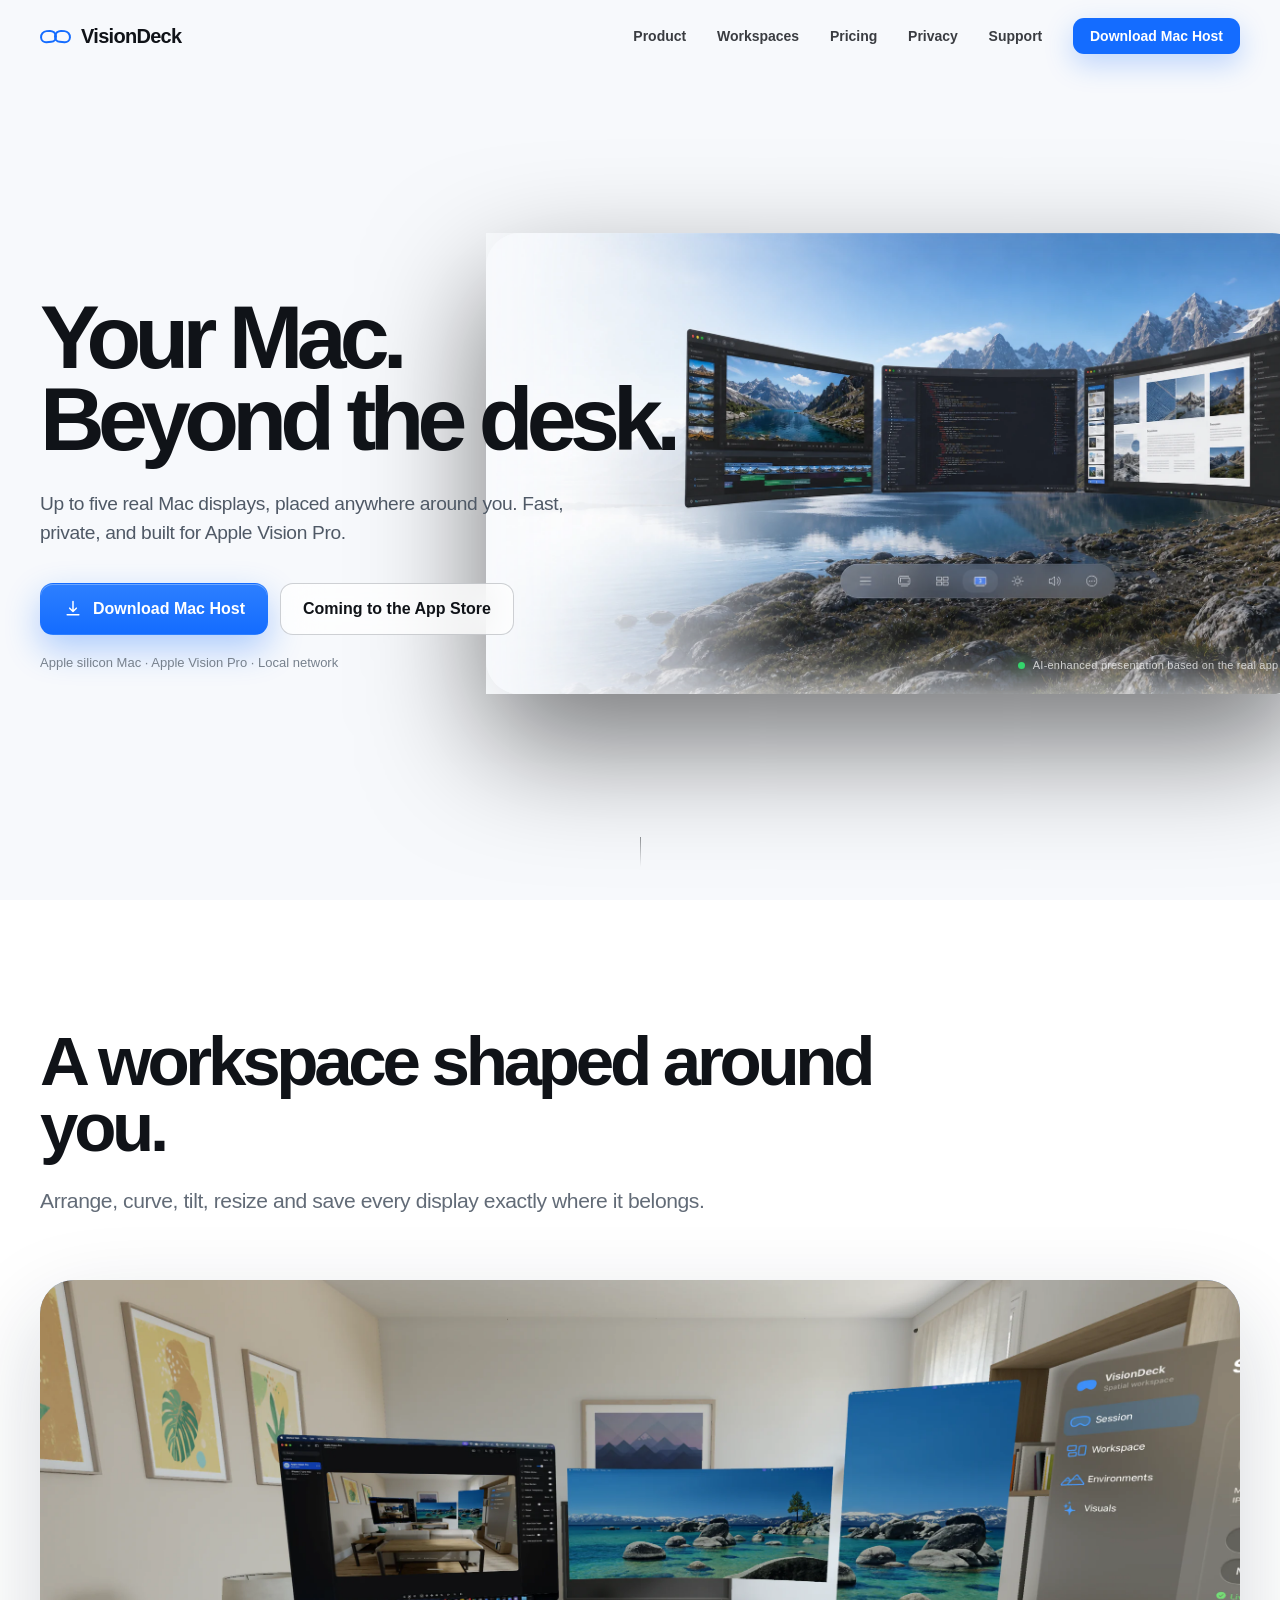
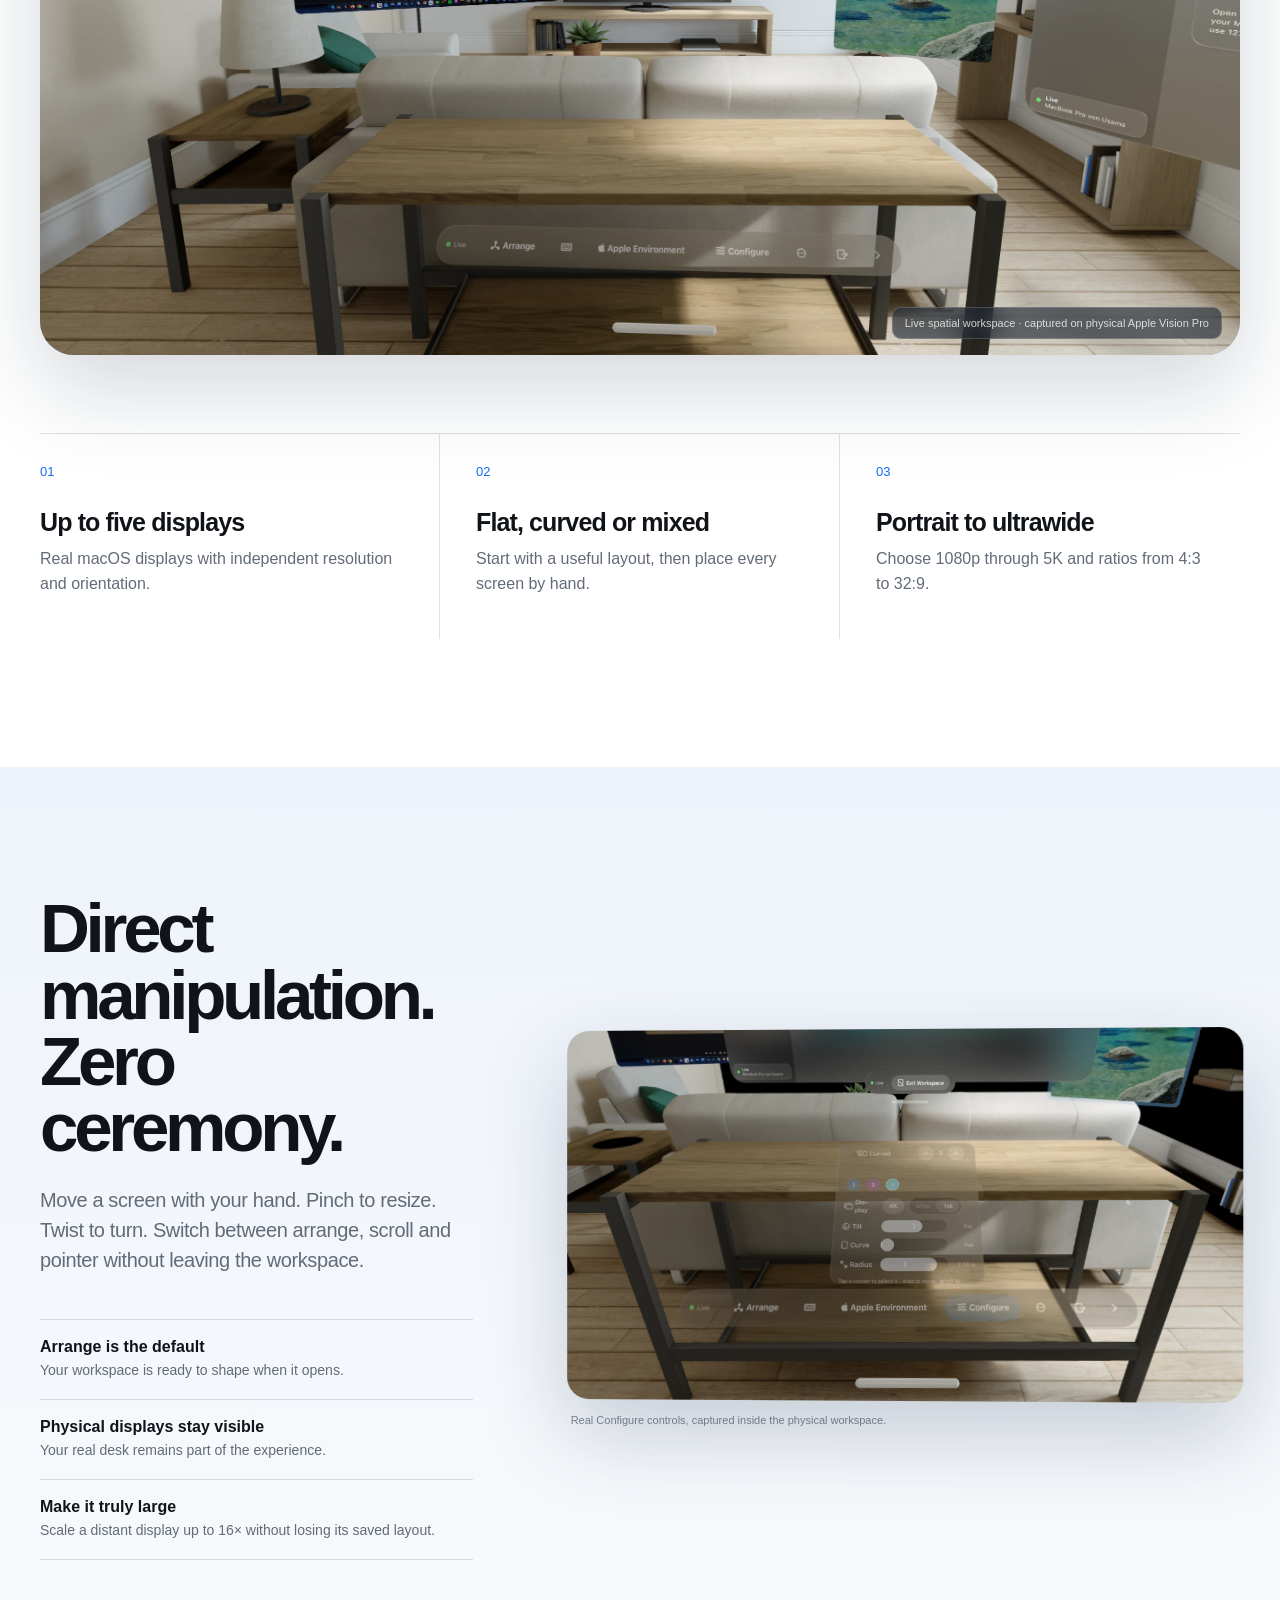
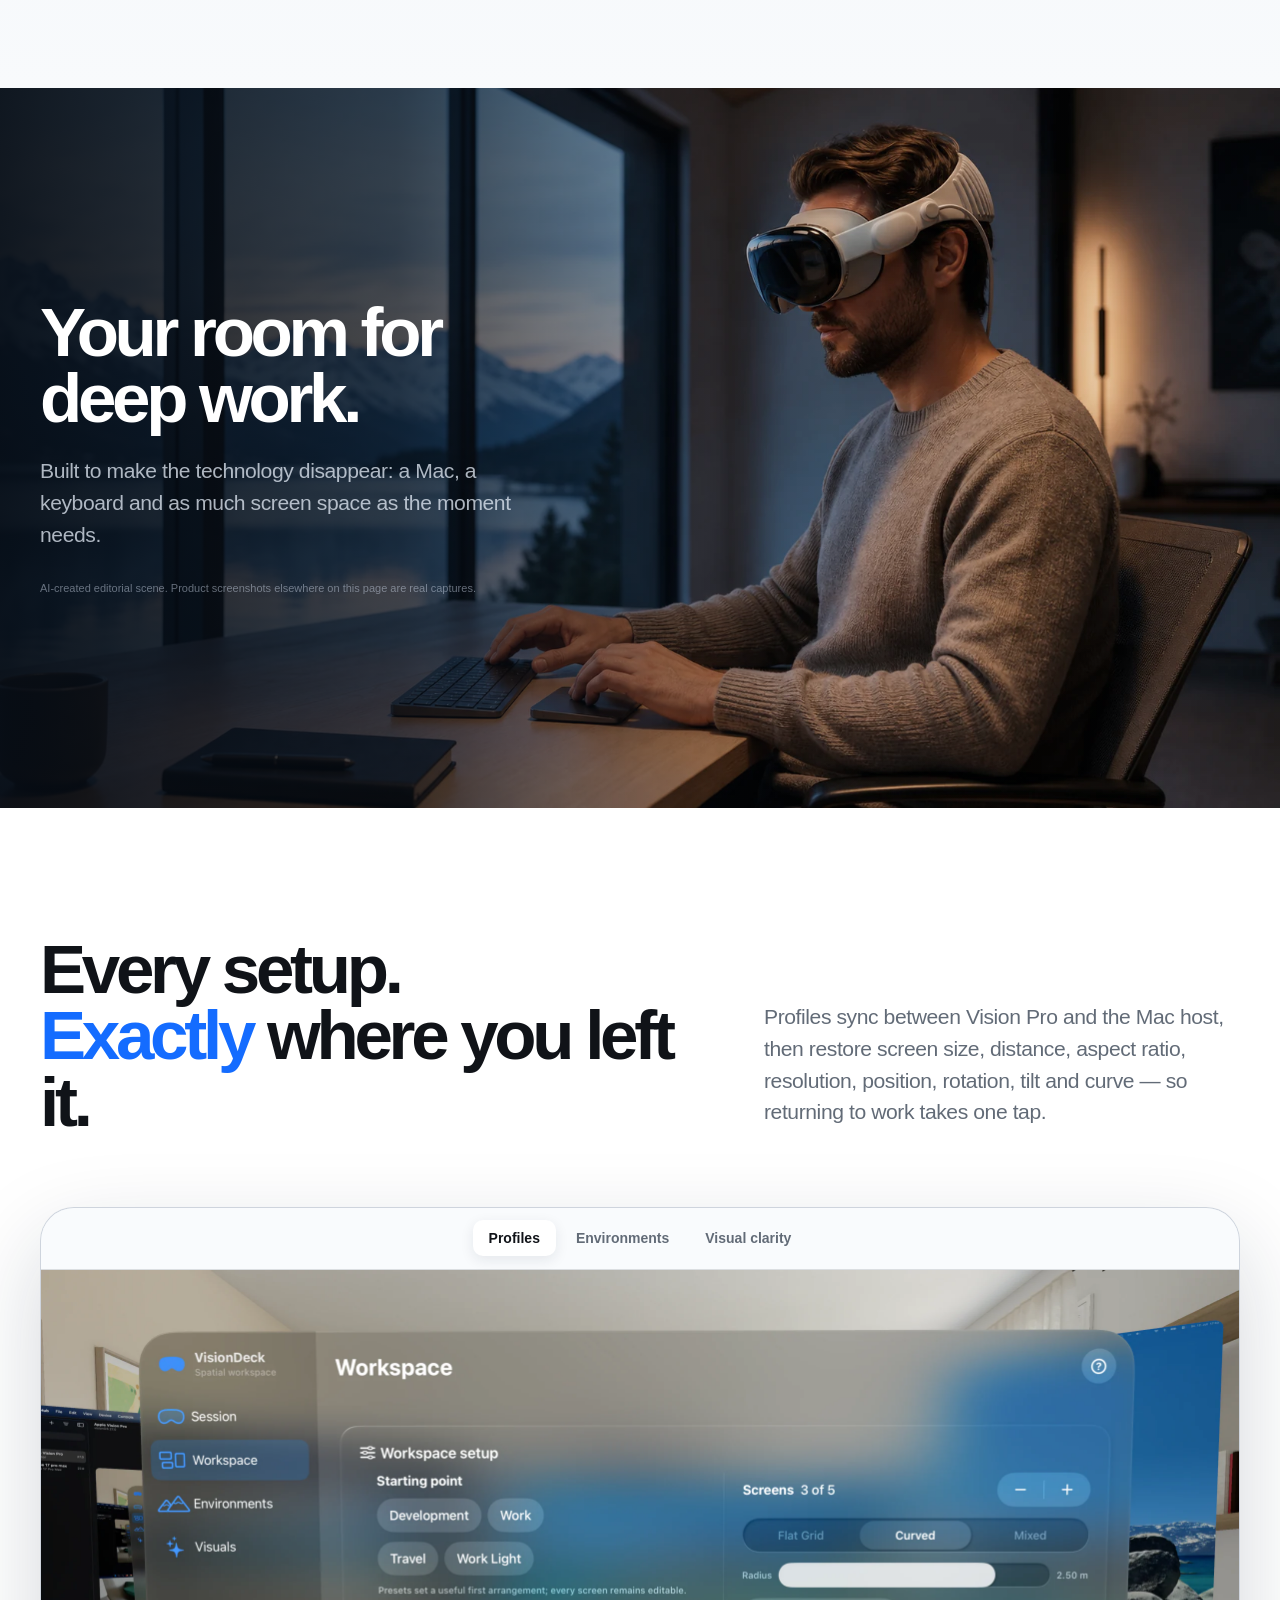
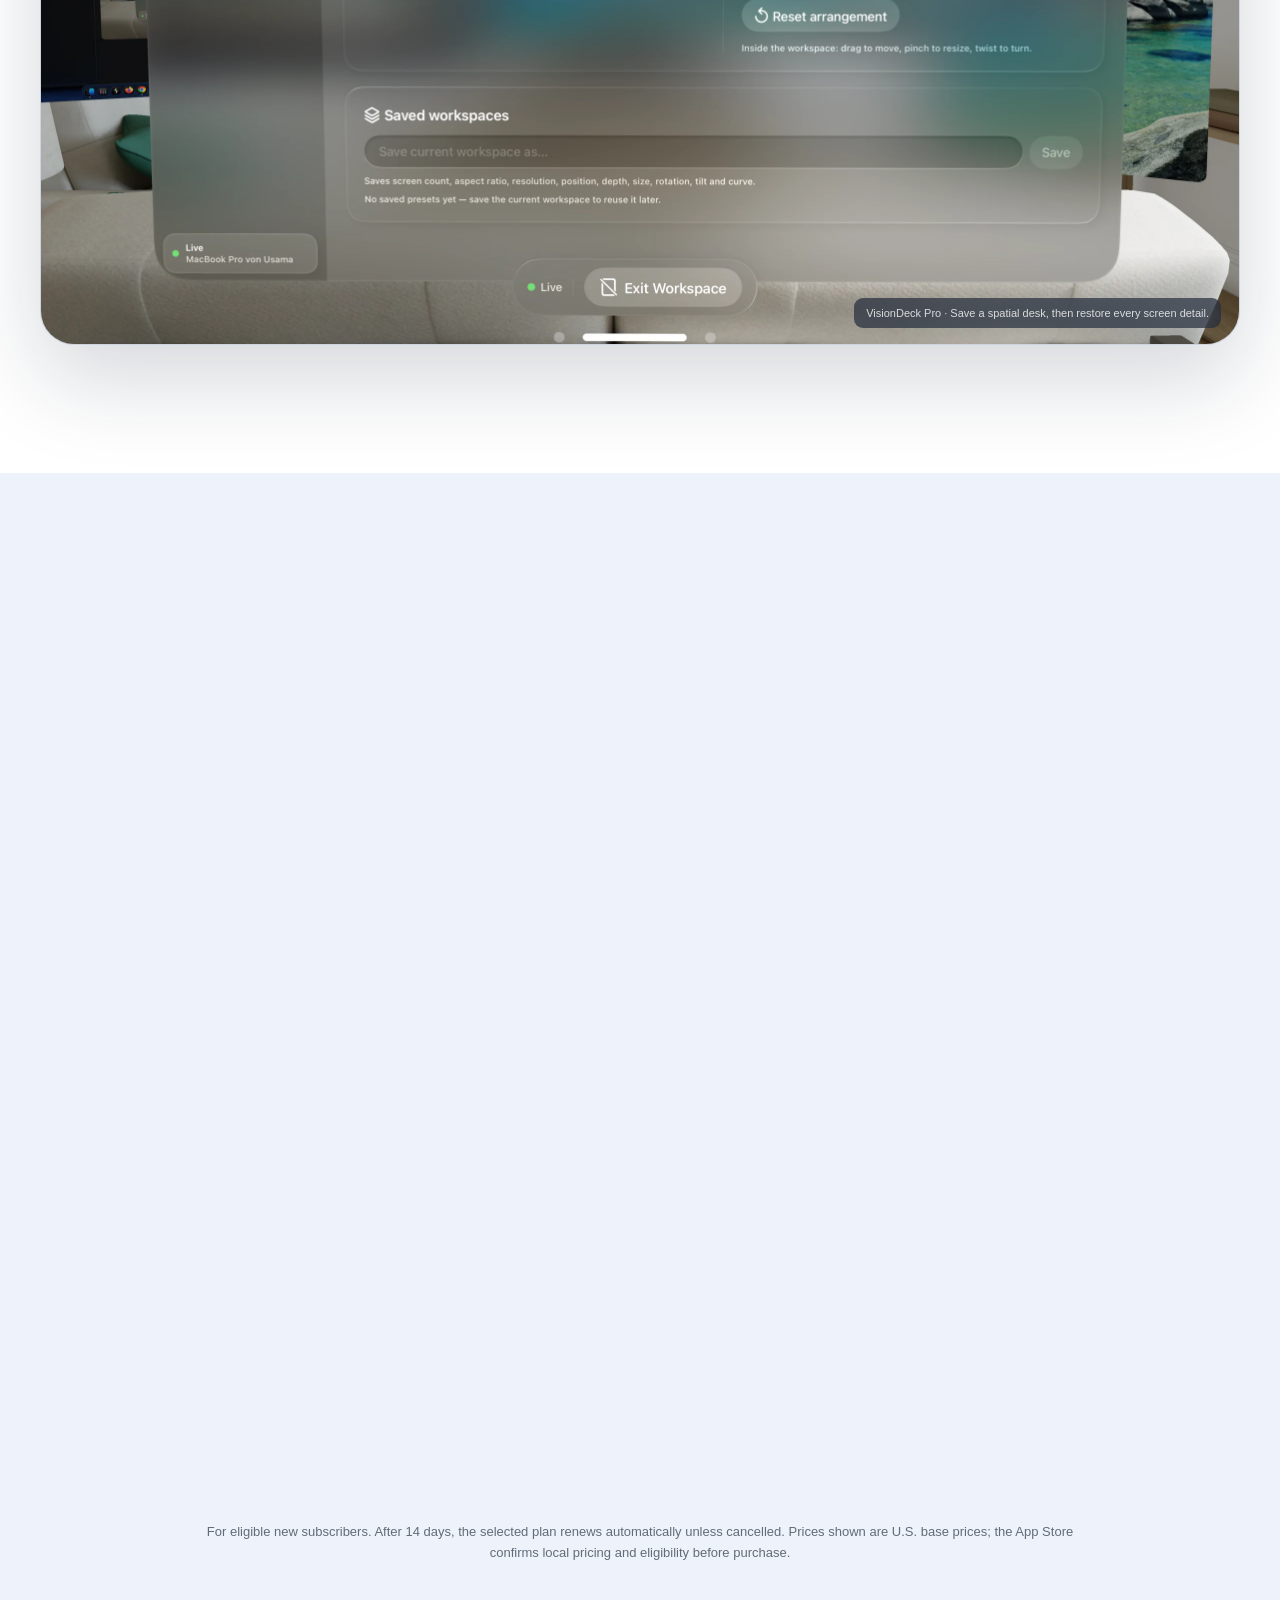
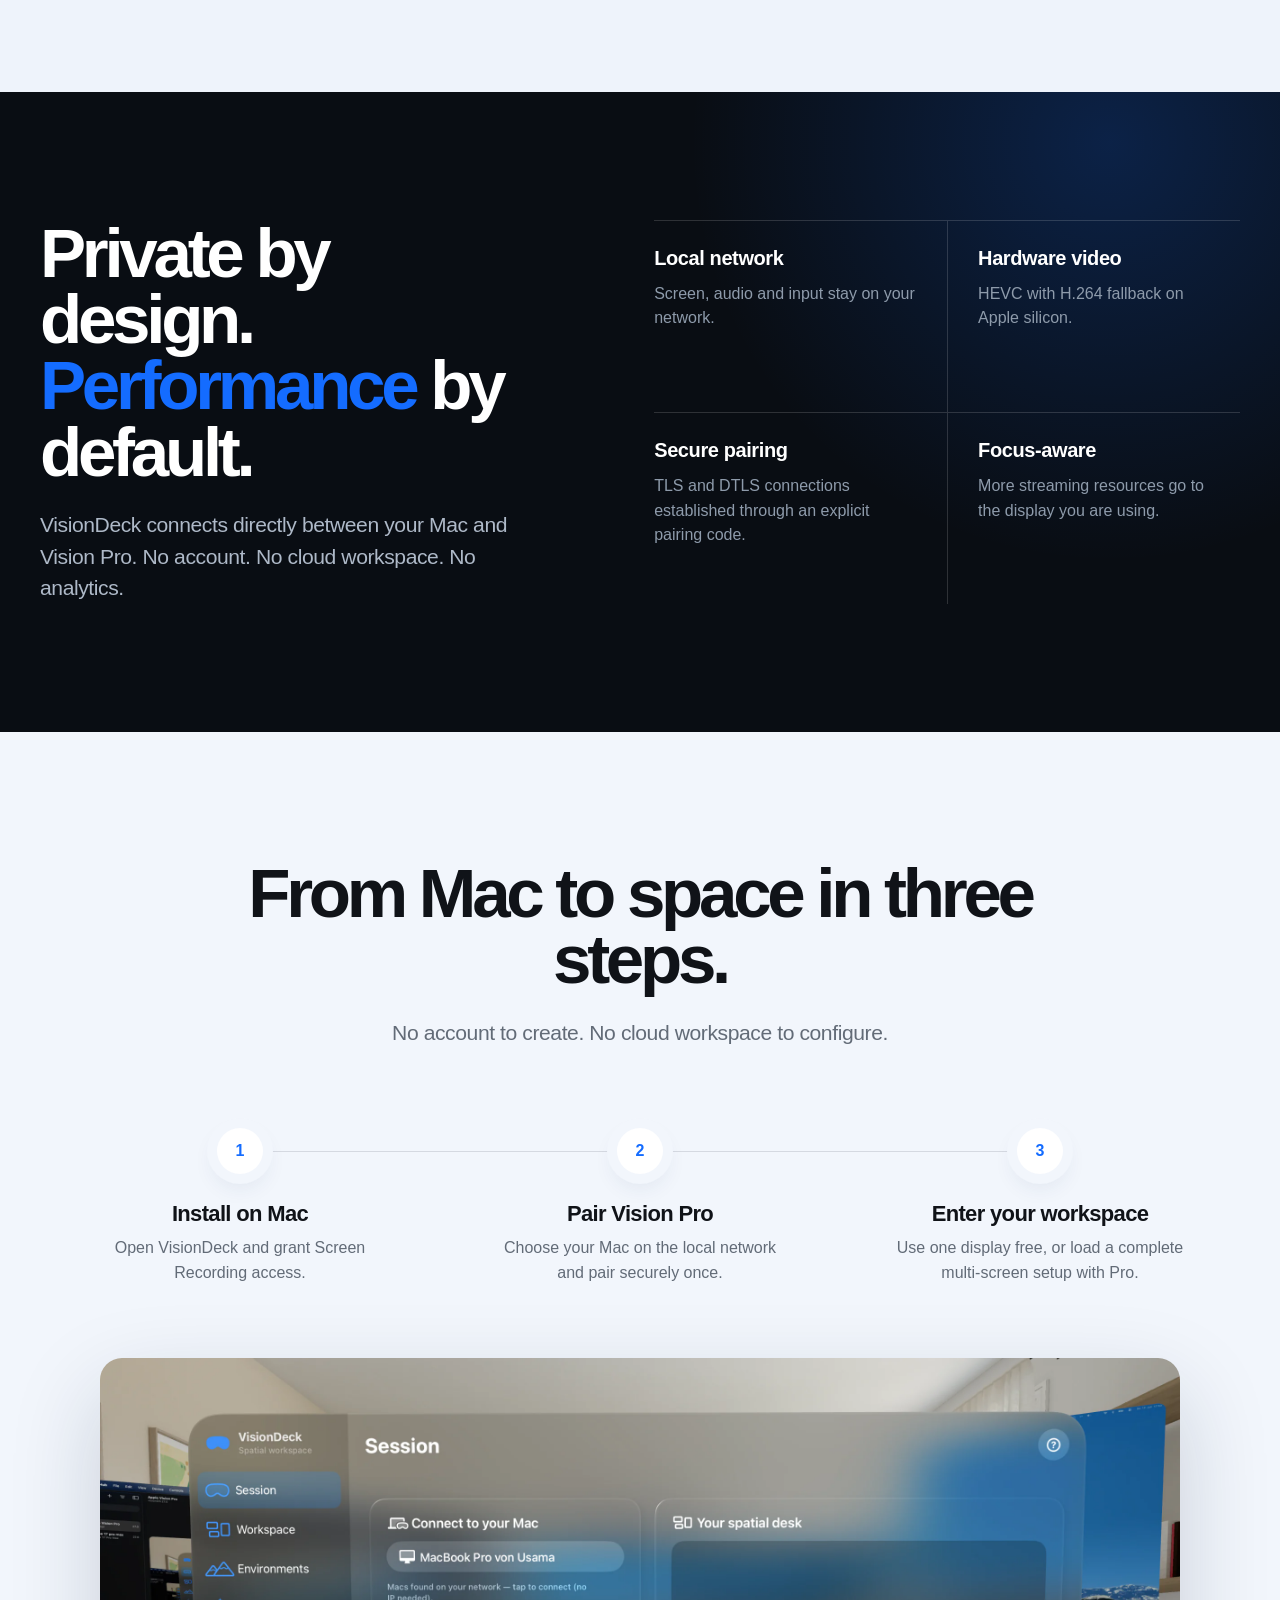
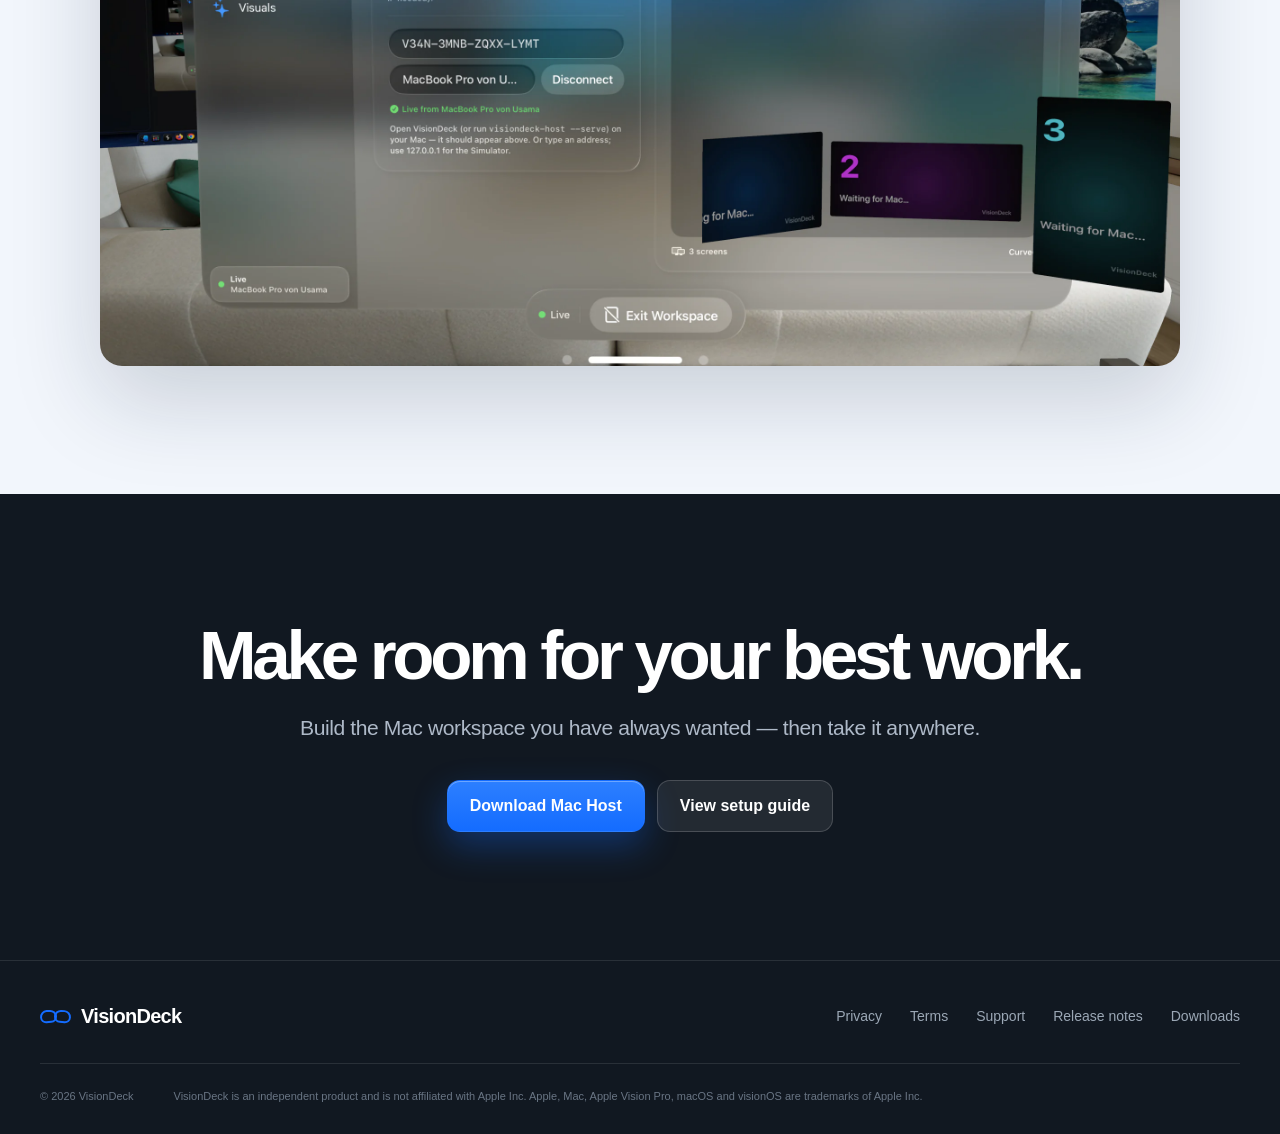
==== index.html @ fa536a0b "Document synchronized precision workspaces" ====
<!doctype html>
<html lang="en">
<head>
  <meta charset="utf-8">
  <meta name="viewport" content="width=device-width, initial-scale=1">
  <meta name="theme-color" content="#f7f9fc">
  <title>VisionDeck — Your Mac. Beyond the desk.</title>
  <meta name="description" content="VisionDeck brings up to five real Mac displays into Apple Vision Pro with private local streaming, spatial layouts, and saved workspace profiles.">
  <meta property="og:title" content="VisionDeck — Your Mac. Beyond the desk.">
  <meta property="og:description" content="A private spatial multi-display workspace for your Mac and Apple Vision Pro.">
  <meta property="og:image" content="assets/product/visiondeck-hero-ai.webp">
  <meta property="og:type" content="website">
  <link rel="icon" href="favicon.png" type="image/png">
  <link rel="preload" href="assets/product/visiondeck-hero-ai.webp" as="image" type="image/webp" fetchpriority="high">
  <link rel="stylesheet" href="site.css">
  <script defer src="site.js"></script>
  <script type="application/ld+json">
  {
    "@context": "https://schema.org",
    "@type": "SoftwareApplication",
    "name": "VisionDeck",
    "applicationCategory": "BusinessApplication",
    "operatingSystem": "macOS, visionOS",
    "description": "A private spatial multi-screen Mac workspace for Apple Vision Pro.",
    "downloadUrl": "https://github.com/in16guus/visiondeck-releases/releases"
  }
  </script>
</head>
<body>
  <a class="skip-link" href="#main">Skip to content</a>

  <header class="site-header" data-header>
    <div class="nav-shell">
      <a class="brand" href="#top" aria-label="VisionDeck home">
        <span class="brand-mark" aria-hidden="true"><i></i><i></i></span>
        <span>VisionDeck</span>
      </a>
      <button class="menu-toggle" type="button" aria-expanded="false" aria-controls="site-nav" data-menu-toggle>
        <span class="sr-only">Open navigation</span><i></i><i></i>
      </button>
      <nav class="site-nav" id="site-nav" aria-label="Primary" data-nav>
        <a href="#product">Product</a>
        <a href="#workspaces">Workspaces</a>
        <a href="#pricing">Pricing</a>
        <a href="#privacy">Privacy</a>
        <a href="support.html">Support</a>
        <a class="nav-download" href="downloads.html">Download Mac Host</a>
      </nav>
    </div>
  </header>

  <main id="main">
    <section class="hero" id="top" aria-labelledby="hero-title">
      <div class="hero-copy page-shell">
        <h1 id="hero-title">Your Mac.<br>Beyond the desk.</h1>
        <p>Up to five real Mac displays, placed anywhere around you. Fast, private, and built for Apple Vision Pro.</p>
        <div class="hero-actions">
          <a class="button button-primary" href="downloads.html">
            <svg aria-hidden="true" viewBox="0 0 24 24"><path d="M12 3v12m0 0 4-4m-4 4-4-4M5 19h14"/></svg>
            Download Mac Host
          </a>
          <span class="button button-secondary button-disabled" aria-label="VisionDeck for Vision Pro is coming to the App Store">Coming to the App Store</span>
        </div>
        <p class="hero-note">Apple silicon Mac · Apple Vision Pro · Local network</p>
      </div>
      <figure class="hero-visual" data-parallax>
        <img src="assets/product/visiondeck-hero-ai.webp" alt="VisionDeck concept with three Mac displays arranged above an alpine lake" width="1672" height="941" fetchpriority="high">
        <figcaption><span></span> AI-enhanced presentation based on the real app</figcaption>
      </figure>
      <a class="scroll-cue" href="#product" aria-label="Explore VisionDeck"><span></span></a>
    </section>

    <section class="product-section section" id="product" aria-labelledby="product-title">
      <div class="page-shell">
        <div class="section-intro reveal">
          <h2 id="product-title">A workspace shaped around you.</h2>
          <p>Arrange, curve, tilt, resize and save every display exactly where it belongs.</p>
        </div>

        <figure class="product-capture reveal">
          <img src="assets/product/visiondeck-live-workspace.webp" alt="Live Mac screens arranged around a real room inside VisionDeck" width="2600" height="1463" loading="lazy">
          <figcaption>Live spatial workspace · captured on physical Apple Vision Pro</figcaption>
        </figure>

        <div class="proof-rail" aria-label="Workspace capabilities">
          <article class="reveal"><span>01</span><h3>Up to five displays</h3><p>Real macOS displays with independent resolution and orientation.</p></article>
          <article class="reveal"><span>02</span><h3>Flat, curved or mixed</h3><p>Start with a useful layout, then place every screen by hand.</p></article>
          <article class="reveal"><span>03</span><h3>Portrait to ultrawide</h3><p>Choose 1080p through 5K and ratios from 4:3 to 32:9.</p></article>
        </div>
      </div>
    </section>

    <section class="interaction-section section" aria-labelledby="interaction-title">
      <div class="page-shell interaction-grid">
        <div class="interaction-copy reveal">
          <h2 id="interaction-title">Direct manipulation. Zero ceremony.</h2>
          <p>Move a screen with your hand. Pinch to resize. Twist to turn. Switch between arrange, scroll and pointer without leaving the workspace.</p>
          <ul class="detail-list">
            <li><strong>Arrange is the default</strong><span>Your workspace is ready to shape when it opens.</span></li>
            <li><strong>Physical displays stay visible</strong><span>Your real desk remains part of the experience.</span></li>
            <li><strong>Make it truly large</strong><span>Scale a distant display up to 16× without losing its saved layout.</span></li>
          </ul>
        </div>
        <figure class="interaction-capture reveal">
          <img src="assets/product/visiondeck-interaction.webp" alt="VisionDeck Configure panel above the spatial workspace control bar" width="2200" height="1208" loading="lazy">
          <figcaption>Real Configure controls, captured inside the physical workspace.</figcaption>
        </figure>
      </div>
    </section>

    <section class="lifestyle-section" aria-labelledby="focus-title">
      <img src="assets/product/visiondeck-lifestyle-ai.webp" alt="A professional working with Apple Vision Pro at a desk overlooking an alpine lake" width="1672" height="941" loading="lazy">
      <div class="lifestyle-copy page-shell reveal">
        <h2 id="focus-title">Your room for deep work.</h2>
        <p>Built to make the technology disappear: a Mac, a keyboard and as much screen space as the moment needs.</p>
        <small>AI-created editorial scene. Product screenshots elsewhere on this page are real captures.</small>
      </div>
    </section>

    <section class="workspace-section section" id="workspaces" aria-labelledby="workspace-title">
      <div class="page-shell">
        <div class="workspace-heading reveal">
          <h2 id="workspace-title">Every setup.<br><em>Exactly</em> where you left it.</h2>
          <p>Profiles sync between Vision Pro and the Mac host, then restore screen size, distance, aspect ratio, resolution, position, rotation, tilt and curve — so returning to work takes one tap.</p>
        </div>

        <div class="workspace-gallery reveal">
          <div class="gallery-tabs" role="tablist" aria-label="VisionDeck workspace features">
            <button type="button" role="tab" aria-selected="true" data-shot="profiles">Profiles</button>
            <button type="button" role="tab" aria-selected="false" data-shot="environments">Environments</button>
            <button type="button" role="tab" aria-selected="false" data-shot="visuals">Visual clarity</button>
          </div>
          <div class="gallery-stage">
            <figure data-shot-panel="profiles">
              <img src="assets/product/visiondeck-profiles.webp" alt="VisionDeck Workspace page with layout presets and saved workspace profiles" width="2400" height="1350" loading="lazy">
              <figcaption>VisionDeck Pro · Save a spatial desk, then restore every screen detail.</figcaption>
            </figure>
            <figure data-shot-panel="environments" hidden>
              <img src="assets/product/visiondeck-environments.webp" alt="VisionDeck Environments page with Apple Environment and Custom Photo options" width="2400" height="1350" loading="lazy">
              <figcaption>Apple Environment is free. Custom Photo is included with Pro.</figcaption>
            </figure>
            <figure data-shot-panel="visuals" hidden>
              <img src="assets/product/visiondeck-visuals.webp" alt="VisionDeck Visuals page with text clarity and angled screen settings" width="2400" height="1350" loading="lazy">
              <figcaption>Sharpen desktop text without adding a frame of latency.</figcaption>
            </figure>
          </div>
        </div>
      </div>
    </section>

    <section class="pricing-section section" id="pricing" aria-labelledby="pricing-title">
      <div class="page-shell">
        <div class="pricing-heading reveal">
          <h2 id="pricing-title">Start with one.<br>Expand when you need it.</h2>
          <p>One complete Mac display is always free. Pro adds the workspace tools built for larger setups.</p>
        </div>
        <div class="pricing-grid">
          <article class="price-plan reveal">
            <div class="plan-header"><div><h3>VisionDeck Free</h3><p>Everything needed for a focused spatial desk.</p></div><strong>$0</strong></div>
            <ul>
              <li>One complete Mac display</li>
              <li>Full resolution, audio and direct input</li>
              <li>Move, resize, rotate, tilt and curve</li>
              <li>Apple system environments</li>
              <li>All visual and latency optimizations</li>
            </ul>
            <span class="button button-secondary button-disabled">Included with the app</span>
          </article>
          <article class="price-plan price-plan-pro reveal">
            <div class="plan-header"><div><h3>VisionDeck Pro</h3><p>For multi-display work and reusable spatial setups.</p></div><strong>14 days free</strong></div>
            <ul>
              <li>Two to five Mac displays</li>
              <li>Save and restore complete workspaces</li>
              <li>Match exact screen distance and physical size</li>
              <li>Custom Photo 360° environments</li>
              <li>Monthly or yearly plan</li>
              <li>Family Sharing</li>
            </ul>
            <div class="plan-prices"><span><strong>$7.99</strong> / month</span><span><strong>$59.99</strong> / year</span></div>
            <span class="button button-primary button-disabled">Coming to the App Store</span>
          </article>
        </div>
        <p class="pricing-note reveal">For eligible new subscribers. After 14 days, the selected plan renews automatically unless cancelled. Prices shown are U.S. base prices; the App Store confirms local pricing and eligibility before purchase.</p>
      </div>
    </section>

    <section class="performance-section section" id="privacy" aria-labelledby="performance-title">
      <div class="page-shell performance-layout">
        <div class="performance-copy reveal">
          <h2 id="performance-title">Private by design.<br><em>Performance</em> by default.</h2>
          <p>VisionDeck connects directly between your Mac and Vision Pro. No account. No cloud workspace. No analytics.</p>
        </div>
        <dl class="performance-facts">
          <div class="reveal"><dt>Local network</dt><dd>Screen, audio and input stay on your network.</dd></div>
          <div class="reveal"><dt>Hardware video</dt><dd>HEVC with H.264 fallback on Apple silicon.</dd></div>
          <div class="reveal"><dt>Secure pairing</dt><dd>TLS and DTLS connections established through an explicit pairing code.</dd></div>
          <div class="reveal"><dt>Focus-aware</dt><dd>More streaming resources go to the display you are using.</dd></div>
        </dl>
      </div>
    </section>

    <section class="setup-section section" aria-labelledby="setup-title">
      <div class="page-shell">
        <div class="setup-heading reveal">
          <h2 id="setup-title">From Mac to space in three steps.</h2>
          <p>No account to create. No cloud workspace to configure.</p>
        </div>
        <ol class="setup-flow">
          <li class="reveal"><span>1</span><div><h3>Install on Mac</h3><p>Open VisionDeck and grant Screen Recording access.</p></div></li>
          <li class="reveal"><span>2</span><div><h3>Pair Vision Pro</h3><p>Choose your Mac on the local network and pair securely once.</p></div></li>
          <li class="reveal"><span>3</span><div><h3>Enter your workspace</h3><p>Use one display free, or load a complete multi-screen setup with Pro.</p></div></li>
        </ol>
        <figure class="session-capture reveal">
          <img src="assets/product/visiondeck-session.webp" alt="VisionDeck Session page connected to a Mac with a preview of the spatial desk" width="2400" height="1350" loading="lazy">
        </figure>
      </div>
    </section>

    <section class="closing-section section" aria-labelledby="closing-title">
      <div class="page-shell closing-inner reveal">
        <h2 id="closing-title">Make room for your best work.</h2>
        <p>Build the Mac workspace you have always wanted — then take it anywhere.</p>
        <div class="closing-actions">
          <a class="button button-primary" href="downloads.html">Download Mac Host</a>
          <a class="button button-dark" href="support.html">View setup guide</a>
        </div>
      </div>
    </section>
  </main>

  <footer class="site-footer">
    <div class="page-shell footer-main">
      <a class="brand" href="#top" aria-label="VisionDeck home"><span class="brand-mark" aria-hidden="true"><i></i><i></i></span><span>VisionDeck</span></a>
      <nav aria-label="Footer"><a href="privacy.html">Privacy</a><a href="terms.html">Terms</a><a href="support.html">Support</a><a href="release-notes.html">Release notes</a><a href="downloads.html">Downloads</a></nav>
    </div>
    <div class="page-shell footer-legal"><span>© 2026 VisionDeck</span><span>VisionDeck is an independent product and is not affiliated with Apple Inc. Apple, Mac, Apple Vision Pro, macOS and visionOS are trademarks of Apple Inc.</span></div>
  </footer>
</body>
</html>
---- site.css ----
:root {
  --paper: #f7f9fc;
  --white: #fff;
  --ink: #101318;
  --muted: #626b77;
  --line: rgba(16, 25, 40, .13);
  --blue: #146cff;
  --blue-deep: #0751d8;
  --graphite: #090d13;
  --graphite-soft: #111821;
  --radius: 22px;
  --radius-lg: 34px;
  --shadow: 0 34px 90px rgba(19, 32, 53, .18);
  --shell: min(1380px, calc(100vw - 80px));
  font-family: -apple-system, BlinkMacSystemFont, "SF Pro Display", "SF Pro Text", "Helvetica Neue", sans-serif;
  color: var(--ink);
  background: var(--paper);
  font-synthesis: none;
  text-rendering: optimizeLegibility;
}

* { box-sizing: border-box; }
html { scroll-behavior: smooth; }
body { margin: 0; overflow-x: hidden; background: var(--paper); color: var(--ink); -webkit-font-smoothing: antialiased; }
body.menu-open { overflow: hidden; }
img { display: block; max-width: 100%; height: auto; }
a { color: inherit; }
button { color: inherit; font: inherit; }
.sr-only { position: absolute; width: 1px; height: 1px; padding: 0; margin: -1px; overflow: hidden; clip: rect(0,0,0,0); white-space: nowrap; border: 0; }
.skip-link { position: fixed; top: -70px; left: 20px; z-index: 100; padding: 12px 18px; border-radius: 10px; background: var(--ink); color: #fff; text-decoration: none; }
.skip-link:focus { top: 20px; }
.page-shell { width: var(--shell); margin-inline: auto; }
.section { padding: clamp(100px, 10vw, 168px) 0; }

.site-header { position: fixed; inset: 0 0 auto; z-index: 50; color: var(--ink); transition: color .25s ease, background .25s ease, box-shadow .25s ease; }
.site-header.scrolled { color: var(--ink); background: rgba(247,249,252,.88); -webkit-backdrop-filter: blur(24px) saturate(1.25); backdrop-filter: blur(24px) saturate(1.25); box-shadow: 0 1px var(--line); }
.nav-shell { width: var(--shell); min-height: 72px; margin: auto; display: flex; align-items: center; justify-content: space-between; gap: 30px; }
.brand { display: inline-flex; align-items: center; gap: 10px; font-size: 20px; font-weight: 720; letter-spacing: -.035em; text-decoration: none; }
.brand-mark { position: relative; display: inline-flex; width: 31px; height: 19px; color: var(--blue); }
.brand-mark i { position: absolute; top: 3px; width: 17px; height: 13px; border: 2px solid currentColor; border-radius: 8px 8px 7px 7px; transform: rotate(-4deg); }
.brand-mark i:first-child { left: 0; }
.brand-mark i:last-child { right: 0; transform: rotate(4deg); }
.site-nav { display: flex; align-items: center; gap: clamp(22px, 2.4vw, 42px); font-size: 14px; font-weight: 590; }
.site-nav a { color: inherit; text-decoration: none; opacity: .82; transition: opacity .2s ease; }
.site-nav a:hover { opacity: 1; }
.site-nav .nav-download { padding: 10px 17px; border-radius: 11px; background: var(--blue); color: #fff; opacity: 1; box-shadow: 0 10px 28px rgba(20,108,255,.25); }
.menu-toggle { display: none; width: 44px; height: 44px; padding: 13px 10px; border: 0; background: transparent; }
.menu-toggle i { display: block; height: 1.5px; margin: 5px; background: currentColor; transition: transform .2s ease; }

.hero { position: relative; min-height: max(760px, 100svh); display: flex; align-items: center; overflow: hidden; isolation: isolate; background: #f7f9fc; color: var(--ink); }
.hero::before { content: ""; position: absolute; inset: 0; z-index: -1; background: linear-gradient(90deg, #f7f9fc 0%, #f7f9fc 28%, rgba(247,249,252,.55) 43%, rgba(247,249,252,0) 65%); }
.hero-copy { position: relative; z-index: 3; padding-top: 70px; pointer-events: none; }
.hero-copy > * { pointer-events: auto; }
.hero-copy h1 { width: min(690px, 52vw); margin: 0; font-size: clamp(66px, 7vw, 112px); line-height: .91; letter-spacing: -.075em; font-weight: 720; text-wrap: balance; }
.hero-copy > p { width: min(530px, 42vw); margin: 30px 0 0; color: #4f5966; font-size: clamp(19px, 1.5vw, 24px); line-height: 1.48; letter-spacing: -.018em; }
.hero-actions, .closing-actions { display: flex; flex-wrap: wrap; gap: 12px; margin-top: 36px; }
.button { min-height: 52px; padding: 0 22px; display: inline-flex; align-items: center; justify-content: center; gap: 10px; border: 1px solid transparent; border-radius: 13px; font-weight: 650; text-decoration: none; transition: transform .2s ease, box-shadow .2s ease, background .2s ease; }
.button:hover { transform: translateY(-2px); }
.button-disabled { cursor: default; pointer-events: none; }
.button-disabled:hover { transform: none; }
.button svg { width: 20px; fill: none; stroke: currentColor; stroke-width: 1.8; stroke-linecap: round; stroke-linejoin: round; }
.button-primary { background: linear-gradient(180deg, #2d7fff, var(--blue)); color: #fff; box-shadow: 0 14px 35px rgba(20,108,255,.32), inset 0 1px rgba(255,255,255,.3); }
.button-secondary { border-color: rgba(16,25,40,.2); background: rgba(255,255,255,.75); color: var(--ink); -webkit-backdrop-filter: blur(18px); backdrop-filter: blur(18px); }
.button-dark { border-color: rgba(255,255,255,.17); background: rgba(255,255,255,.08); color: #fff; }
.hero-copy .hero-note { margin-top: 18px; color: #77818d; font-size: 13px; letter-spacing: 0; }
.hero-visual { position: absolute; z-index: 1; top: 50%; left: 38%; width: max(820px, 62vw); margin: 0; transform: translateY(-47%); }
.hero-visual::after { content: ""; position: absolute; inset: 0; box-shadow: inset 110px 0 90px -70px #f7f9fc, inset 0 -70px 70px -65px #f7f9fc; pointer-events: none; }
.hero-visual img { width: 100%; border-radius: var(--radius-lg); box-shadow: 0 50px 120px rgba(0,0,0,.52); }
.hero-visual figcaption { position: absolute; z-index: 2; right: 28px; bottom: 23px; display: flex; align-items: center; gap: 8px; color: rgba(255,255,255,.72); font-size: 11px; letter-spacing: .02em; }
.hero-visual figcaption span { width: 7px; height: 7px; border-radius: 50%; background: #34d56c; box-shadow: 0 0 15px rgba(52,213,108,.85); }
.scroll-cue { position: absolute; z-index: 4; bottom: 26px; left: 50%; width: 30px; height: 44px; display: grid; place-items: center; transform: translateX(-50%); }
.scroll-cue span { width: 1px; height: 30px; background: linear-gradient(var(--ink), transparent); opacity: .45; }

.section-intro { max-width: 900px; margin-bottom: 64px; }
.section-intro h2, .interaction-copy h2, .workspace-heading h2, .performance-copy h2, .setup-heading h2, .closing-inner h2, .lifestyle-copy h2 { margin: 0; font-size: clamp(48px, 5.4vw, 82px); line-height: .96; letter-spacing: -.062em; font-weight: 720; }
.section-intro p, .interaction-copy > p, .workspace-heading > p, .performance-copy > p, .setup-heading > p, .closing-inner > p, .lifestyle-copy > p { margin: 24px 0 0; color: var(--muted); font-size: clamp(19px, 1.65vw, 24px); line-height: 1.5; letter-spacing: -.02em; }
.product-section { background: var(--white); }
.product-capture { position: relative; margin: 0; overflow: hidden; border-radius: var(--radius-lg); background: #89a6d4; box-shadow: var(--shadow); }
.product-capture img { width: 100%; aspect-ratio: 16/9; object-fit: cover; }
.product-capture figcaption { position: absolute; right: 18px; bottom: 16px; padding: 9px 12px; border: 1px solid rgba(255,255,255,.18); border-radius: 9px; background: rgba(8,19,35,.55); color: rgba(255,255,255,.78); font-size: 11px; -webkit-backdrop-filter: blur(15px); backdrop-filter: blur(15px); }
.proof-rail { display: grid; grid-template-columns: repeat(3, 1fr); margin-top: 78px; border-top: 1px solid var(--line); }
.proof-rail article { min-height: 205px; padding: 28px 36px 0 0; border-right: 1px solid var(--line); }
.proof-rail article + article { padding-left: 36px; }
.proof-rail article:last-child { border-right: 0; }
.proof-rail span { color: var(--blue); font-size: 13px; font-variant-numeric: tabular-nums; }
.proof-rail h3 { margin: 28px 0 10px; font-size: 25px; letter-spacing: -.035em; }
.proof-rail p { margin: 0; color: var(--muted); line-height: 1.55; }

.interaction-section { background: linear-gradient(180deg, #eef3fb, #f8fafc); }
.interaction-grid { display: grid; grid-template-columns: .78fr 1.22fr; align-items: center; gap: clamp(56px, 7vw, 112px); }
.interaction-copy > p { max-width: 570px; font-size: 20px; }
.detail-list { padding: 0; margin: 44px 0 0; list-style: none; border-top: 1px solid var(--line); }
.detail-list li { padding: 18px 0; display: grid; gap: 4px; border-bottom: 1px solid var(--line); }
.detail-list strong { font-size: 16px; }
.detail-list span { color: var(--muted); font-size: 14px; line-height: 1.5; }
.interaction-capture { margin: 0; }
.interaction-capture img { width: 100%; border-radius: var(--radius); box-shadow: 0 34px 85px rgba(34,53,82,.22); transform: perspective(1600px) rotateY(-3deg); }
.interaction-capture figcaption { margin: 13px 8px 0; color: #7b8490; font-size: 11px; }

.lifestyle-section { position: relative; min-height: 720px; display: flex; align-items: center; overflow: hidden; background: #0c1118; color: #fff; }
.lifestyle-section::after { content: ""; position: absolute; inset: 0; background: linear-gradient(90deg, rgba(6,12,20,.94) 0%, rgba(6,12,20,.72) 31%, rgba(6,12,20,.08) 65%); }
.lifestyle-section > img { position: absolute; inset: 0; width: 100%; height: 100%; object-fit: cover; }
.lifestyle-copy { position: relative; z-index: 2; }
.lifestyle-copy h2 { max-width: 520px; }
.lifestyle-copy > p { max-width: 510px; color: rgba(229,237,248,.75); }
.lifestyle-copy small { display: block; max-width: 480px; margin-top: 30px; color: rgba(204,216,232,.48); font-size: 11px; line-height: 1.5; }

.workspace-section { background: var(--white); }
.workspace-heading { display: grid; grid-template-columns: 1.15fr .85fr; align-items: end; gap: 80px; margin-bottom: 72px; }
.workspace-heading em, .performance-copy em { color: var(--blue); font-style: normal; }
.workspace-heading > p { margin-bottom: 7px; }
.workspace-gallery { overflow: hidden; border: 1px solid var(--line); border-radius: var(--radius-lg); background: #eaf0f8; box-shadow: var(--shadow); }
.gallery-tabs { min-height: 62px; padding: 10px 12px; display: flex; align-items: center; justify-content: center; gap: 4px; border-bottom: 1px solid var(--line); background: rgba(255,255,255,.72); }
.gallery-tabs button { padding: 10px 16px; border: 0; border-radius: 10px; background: transparent; color: var(--muted); cursor: pointer; font-size: 14px; font-weight: 630; }
.gallery-tabs button[aria-selected="true"] { background: var(--white); color: var(--ink); box-shadow: 0 4px 14px rgba(20,32,50,.09); }
.gallery-stage { position: relative; }
.gallery-stage figure { position: relative; margin: 0; }
.gallery-stage figure[hidden] { display: none; }
.gallery-stage img { width: 100%; aspect-ratio: 16/9; object-fit: cover; }
.gallery-stage figcaption { position: absolute; right: 18px; bottom: 16px; padding: 9px 12px; border-radius: 9px; background: rgba(12,24,43,.58); color: rgba(255,255,255,.8); font-size: 11px; -webkit-backdrop-filter: blur(15px); backdrop-filter: blur(15px); }

.pricing-section { background: #eef3fb; }
.pricing-heading { display: grid; grid-template-columns: 1.15fr .85fr; align-items: end; gap: 70px; margin-bottom: 66px; }
.pricing-heading h2 { margin: 0; font-size: clamp(48px, 5.4vw, 82px); line-height: .96; letter-spacing: -.062em; font-weight: 720; }
.pricing-heading p { margin: 0; color: var(--muted); font-size: clamp(19px, 1.65vw, 24px); line-height: 1.5; letter-spacing: -.02em; }
.pricing-grid { display: grid; grid-template-columns: repeat(2, minmax(0, 1fr)); gap: 24px; }
.price-plan { display: flex; flex-direction: column; min-height: 560px; padding: clamp(30px, 4vw, 54px); border: 1px solid var(--line); border-radius: var(--radius-lg); background: var(--white); }
.price-plan-pro { background: var(--graphite); color: #fff; box-shadow: 0 35px 90px rgba(8,15,28,.25); }
.plan-header { display: flex; justify-content: space-between; align-items: flex-start; gap: 24px; padding-bottom: 30px; border-bottom: 1px solid rgba(98,107,119,.22); }
.price-plan-pro .plan-header { border-color: rgba(255,255,255,.16); }
.plan-header h3 { margin: 0 0 8px; font-size: clamp(28px, 3vw, 40px); letter-spacing: -.045em; }
.plan-header p { max-width: 390px; margin: 0; color: var(--muted); line-height: 1.55; }
.price-plan-pro .plan-header p { color: rgba(255,255,255,.64); }
.plan-header > strong { flex: none; color: var(--blue); font-size: 18px; }
.price-plan-pro .plan-header > strong { color: #83b6ff; }
.price-plan ul { display: grid; gap: 16px; margin: 34px 0 38px; padding: 0; list-style: none; }
.price-plan li { position: relative; padding-left: 28px; color: var(--muted); line-height: 1.45; }
.price-plan-pro li { color: rgba(255,255,255,.78); }
.price-plan li::before { content: ""; position: absolute; left: 0; top: .3em; width: 15px; height: 8px; border-left: 2px solid var(--blue); border-bottom: 2px solid var(--blue); transform: rotate(-45deg); }
.price-plan .button { width: 100%; margin-top: auto; }
.plan-prices { display: flex; flex-wrap: wrap; gap: 12px 28px; margin: -8px 0 28px; color: rgba(255,255,255,.7); }
.plan-prices strong { color: #fff; font-size: 22px; }
.pricing-note { max-width: 900px; margin: 30px auto 0; color: var(--muted); font-size: 13px; line-height: 1.6; text-align: center; }

.performance-section { position: relative; overflow: hidden; background: var(--graphite); color: #fff; }
.performance-section::before { content: ""; position: absolute; top: -400px; right: -280px; width: 900px; height: 900px; border-radius: 50%; background: radial-gradient(circle, rgba(20,108,255,.22), transparent 66%); }
.performance-layout { position: relative; display: grid; grid-template-columns: .92fr 1.08fr; gap: clamp(70px, 9vw, 150px); }
.performance-copy > p { max-width: 590px; color: #aeb9c8; }
.performance-facts { margin: 0; display: grid; grid-template-columns: repeat(2, 1fr); }
.performance-facts div { min-height: 190px; padding: 26px 30px 26px 0; border-top: 1px solid rgba(255,255,255,.15); }
.performance-facts div:nth-child(even) { padding-left: 30px; border-left: 1px solid rgba(255,255,255,.15); }
.performance-facts dt { color: #fff; font-size: 20px; font-weight: 650; letter-spacing: -.02em; }
.performance-facts dd { margin: 12px 0 0; color: #8e9bab; line-height: 1.55; }

.setup-section { background: #f2f6fc; }
.setup-heading { max-width: 860px; margin: 0 auto 80px; text-align: center; }
.setup-heading > p { margin-inline: auto; }
.setup-flow { position: relative; padding: 0; margin: 0 0 72px; display: grid; grid-template-columns: repeat(3, 1fr); list-style: none; }
.setup-flow::before { content: ""; position: absolute; top: 23px; right: 16.5%; left: 16.5%; height: 1px; background: var(--line); }
.setup-flow li { position: relative; z-index: 1; display: grid; justify-items: center; text-align: center; }
.setup-flow li > span { width: 46px; height: 46px; display: grid; place-items: center; border-radius: 50%; background: var(--white); color: var(--blue); box-shadow: 0 0 0 10px #f2f6fc, 0 10px 25px rgba(31,59,103,.12); font-weight: 720; }
.setup-flow h3 { margin: 27px 0 9px; font-size: 22px; letter-spacing: -.03em; }
.setup-flow p { max-width: 300px; margin: 0 auto; color: var(--muted); line-height: 1.55; }
.session-capture { width: min(100%, 1080px); margin: 0 auto; }
.session-capture img { width: 100%; border-radius: var(--radius); box-shadow: var(--shadow); }

.closing-section { background: var(--graphite-soft); color: #fff; text-align: center; }
.closing-inner { display: grid; justify-items: center; }
.closing-inner > p { max-width: 680px; color: #aeb9c8; }
.site-footer { padding: 44px 0 30px; border-top: 1px solid rgba(255,255,255,.1); background: var(--graphite-soft); color: #fff; }
.footer-main { display: flex; align-items: center; justify-content: space-between; gap: 30px; }
.footer-main nav { display: flex; flex-wrap: wrap; gap: 28px; font-size: 14px; }
.footer-main nav a { color: #9ba7b5; text-decoration: none; }
.footer-legal { margin-top: 35px; padding-top: 24px; display: grid; grid-template-columns: auto 1fr; gap: 40px; border-top: 1px solid rgba(255,255,255,.1); color: #697584; font-size: 11px; line-height: 1.5; }

.reveal { opacity: 0; transform: translateY(22px); transition: opacity .7s ease, transform .7s cubic-bezier(.2,.7,.2,1); }
.reveal.is-visible { opacity: 1; transform: none; }
:focus-visible { outline: 3px solid rgba(20,108,255,.52); outline-offset: 3px; }

@media (max-width: 1080px) {
  :root { --shell: min(100% - 44px, 920px); }
  .menu-toggle { display: block; z-index: 2; }
  .site-nav { position: absolute; z-index: 1; inset: 0 0 auto; min-height: 100svh; padding: 110px 30px 50px; flex-direction: column; align-items: stretch; gap: 0; background: rgba(247,249,252,.98); color: var(--ink); transform: translateY(-105%); transition: transform .3s cubic-bezier(.2,.8,.2,1); }
  .site-nav.open { transform: translateY(0); }
  .site-nav a { padding: 17px 10px; border-bottom: 1px solid var(--line); font-size: 20px; }
  .site-nav .nav-download { margin-top: 20px; text-align: center; border: 0; }
  .menu-toggle[aria-expanded="true"] { color: var(--ink); }
  .menu-toggle[aria-expanded="true"] i:first-of-type { transform: translateY(3.25px) rotate(45deg); }
  .menu-toggle[aria-expanded="true"] i:last-of-type { transform: translateY(-3.25px) rotate(-45deg); }
  .hero { min-height: 980px; align-items: flex-end; }
  .hero-copy { padding-bottom: 78px; }
  .hero-copy h1, .hero-copy > p { width: 100%; max-width: 680px; }
  .hero-visual { top: 72px; left: 8%; width: 1000px; transform: none; }
  .hero-visual::after { box-shadow: inset 0 -170px 100px -80px #f7f9fc, inset 120px 0 100px -90px #f7f9fc; }
  .hero-visual figcaption { display: none; }
  .interaction-grid, .performance-layout, .pricing-heading, .pricing-grid { grid-template-columns: 1fr; }
  .interaction-capture { order: -1; }
  .workspace-heading { grid-template-columns: 1fr; gap: 20px; }
  .pricing-heading { gap: 24px; }
  .price-plan { min-height: 0; }
  .performance-facts { margin-top: 10px; }
}

@media (max-width: 720px) {
  :root { --shell: calc(100% - 28px); }
  .section { padding: 88px 0; }
  .nav-shell { min-height: 62px; }
  .hero { min-height: 0; padding-top: 62px; display: flex; flex-direction: column; align-items: stretch; background: var(--white); }
  .hero::before { display: none; }
  .hero-visual { position: relative; order: 1; top: auto; left: auto; width: 100%; transform: none; }
  .hero-visual img { width: 100%; border-radius: 0; }
  .hero-visual::after { display: none; }
  .hero-copy { order: 2; padding-top: 46px; padding-bottom: 72px; }
  .hero-copy h1 { font-size: clamp(54px, 16vw, 76px); }
  .hero-copy > p { font-size: 18px; }
  .hero-actions, .closing-actions { display: grid; width: 100%; }
  .button { width: 100%; }
  .hero-copy .hero-note { font-size: 11px; }
  .scroll-cue { display: none; }
  .section-intro h2, .interaction-copy h2, .workspace-heading h2, .pricing-heading h2, .performance-copy h2, .setup-heading h2, .closing-inner h2, .lifestyle-copy h2 { font-size: 44px; }
  .section-intro { margin-bottom: 42px; }
  .product-capture { margin-inline: -6px; border-radius: 20px; }
  .product-capture figcaption, .gallery-stage figcaption { display: none; }
  .proof-rail { grid-template-columns: 1fr; margin-top: 54px; }
  .proof-rail article, .proof-rail article + article { min-height: 0; padding: 26px 0; border-right: 0; border-bottom: 1px solid var(--line); }
  .proof-rail article:last-child { border-bottom: 0; }
  .proof-rail h3 { margin-top: 16px; }
  .interaction-capture img { border-radius: 18px; transform: none; }
  .lifestyle-section { min-height: 720px; align-items: flex-end; }
  .lifestyle-section::after { background: linear-gradient(0deg, rgba(6,12,20,.98) 0%, rgba(6,12,20,.65) 48%, rgba(6,12,20,.05) 75%); }
  .lifestyle-section > img { object-position: 63% center; }
  .lifestyle-copy { padding-bottom: 76px; }
  .workspace-gallery { margin-inline: -7px; border-radius: 21px; }
  .gallery-tabs { justify-content: flex-start; overflow-x: auto; }
  .gallery-tabs button { flex: 0 0 auto; }
  .performance-facts { grid-template-columns: 1fr; }
  .performance-facts div, .performance-facts div:nth-child(even) { min-height: 0; padding: 24px 0; border-left: 0; }
  .setup-flow { grid-template-columns: 1fr; gap: 42px; }
  .setup-flow::before { top: 20px; bottom: 20px; left: 23px; width: 1px; height: auto; }
  .setup-flow li { grid-template-columns: 46px 1fr; justify-items: start; gap: 24px; text-align: left; }
  .setup-flow h3 { margin: 1px 0 8px; }
  .setup-flow p { margin: 0; }
  .session-capture { margin-inline: -7px; width: auto; }
  .session-capture img { border-radius: 18px; }
  .footer-main { align-items: flex-start; flex-direction: column; }
  .footer-main nav { width: 100%; display: grid; grid-template-columns: repeat(2, 1fr); }
  .footer-legal { grid-template-columns: 1fr; gap: 12px; }
}

@media (prefers-reduced-motion: reduce) {
  html { scroll-behavior: auto; }
  *, *::before, *::after { animation-duration: .01ms !important; transition-duration: .01ms !important; }
  .reveal { opacity: 1; transform: none; }
}
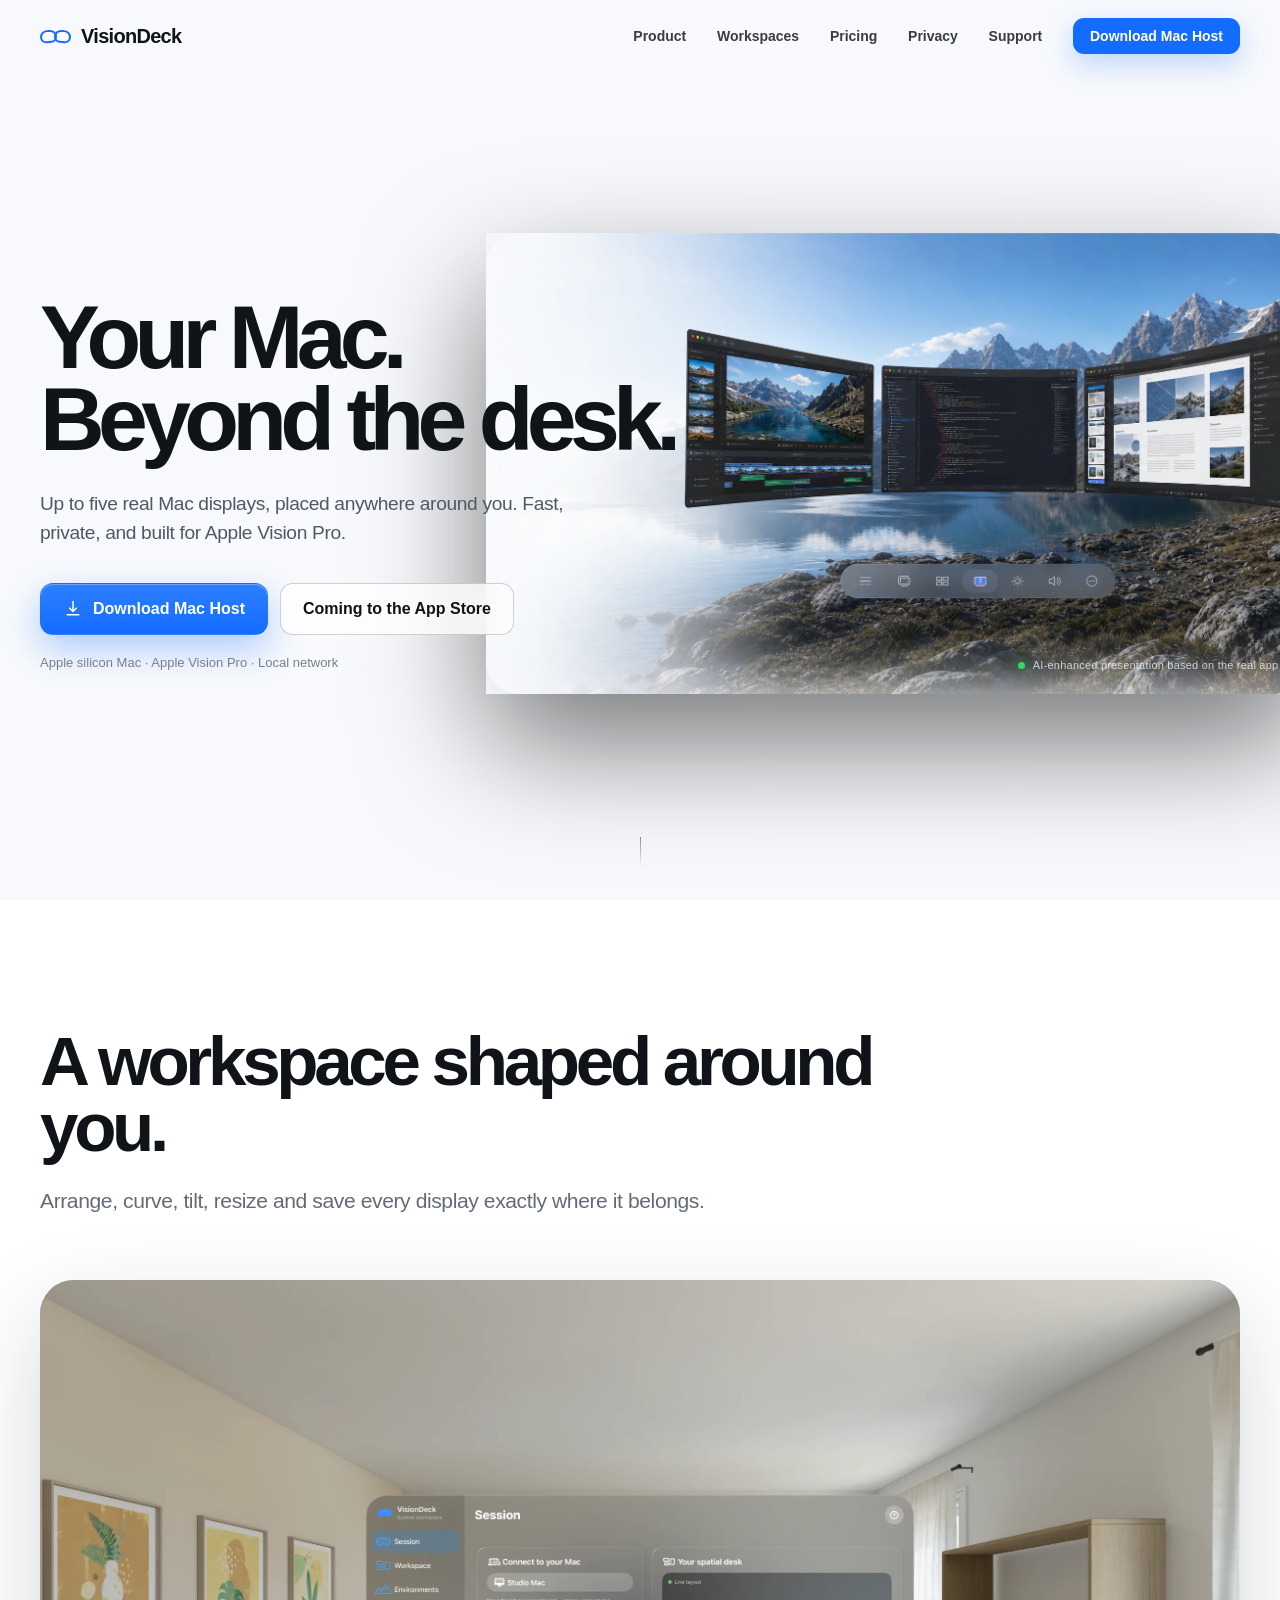
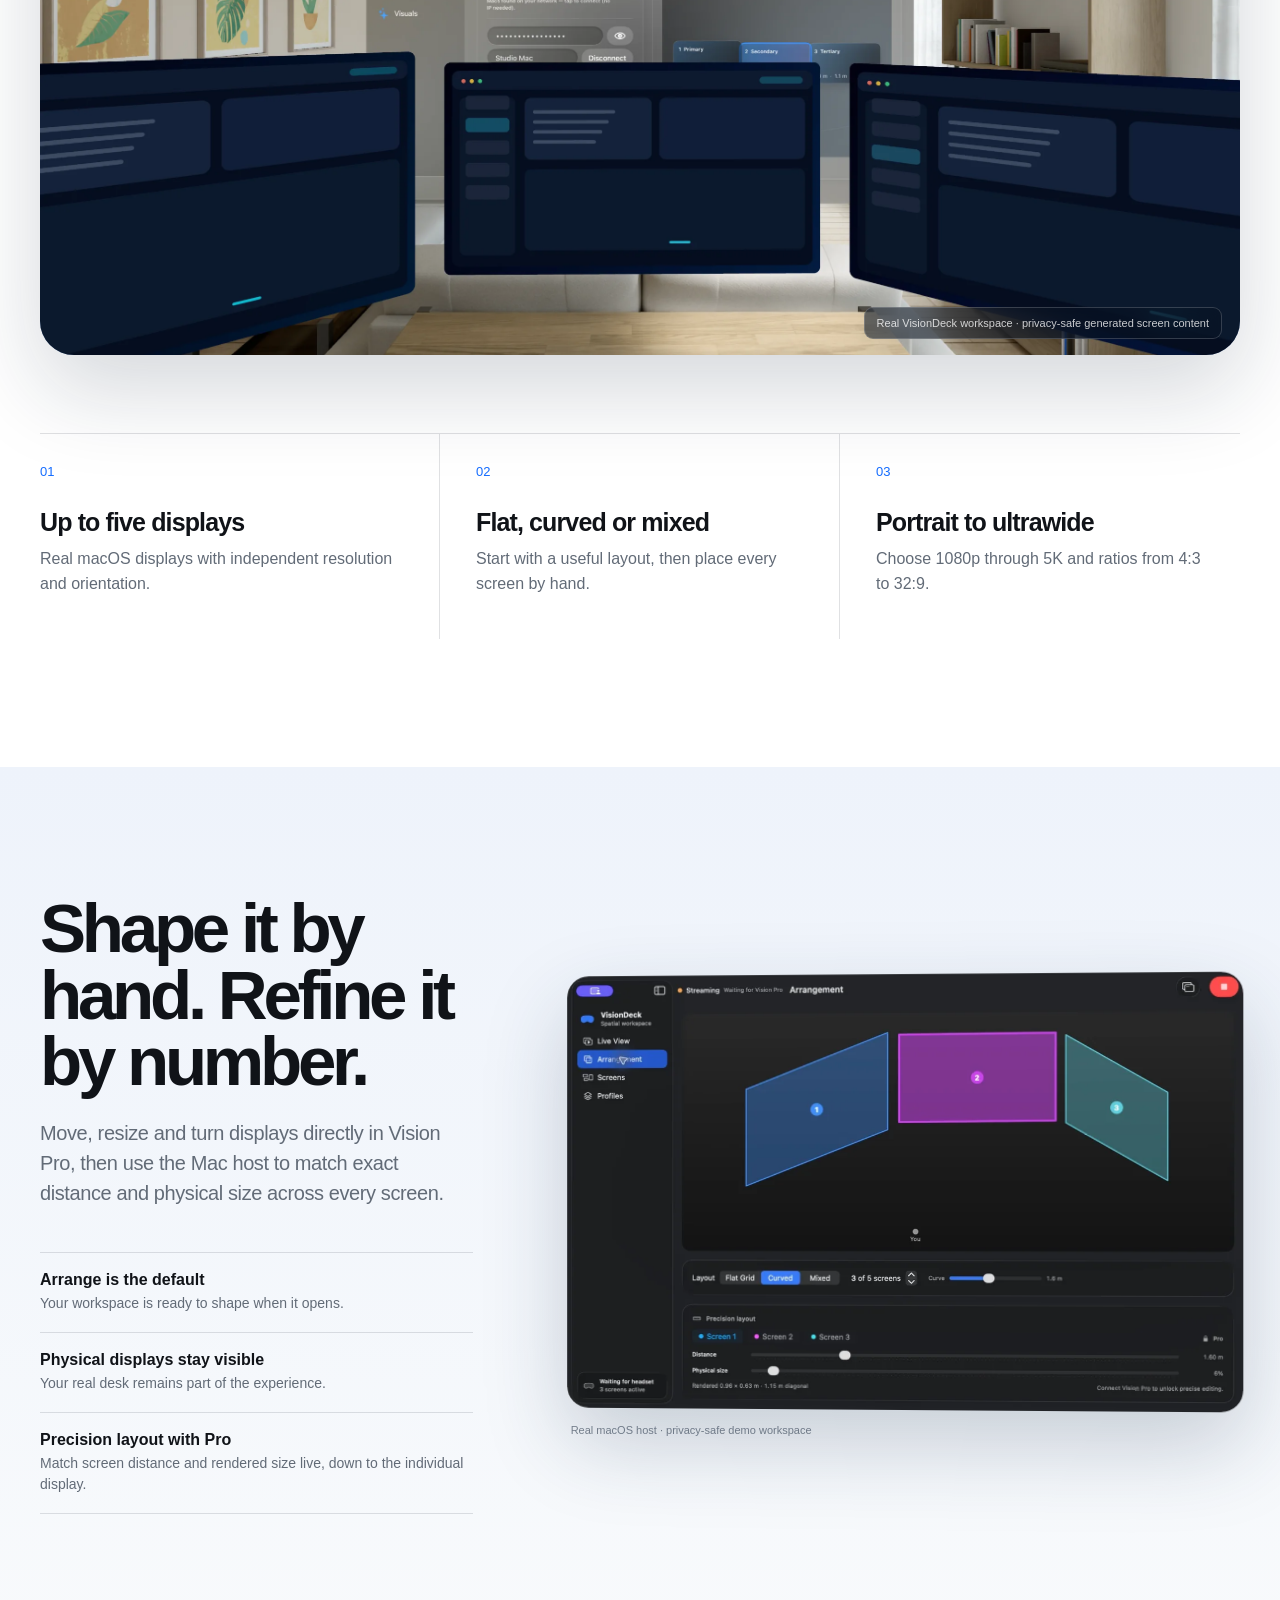
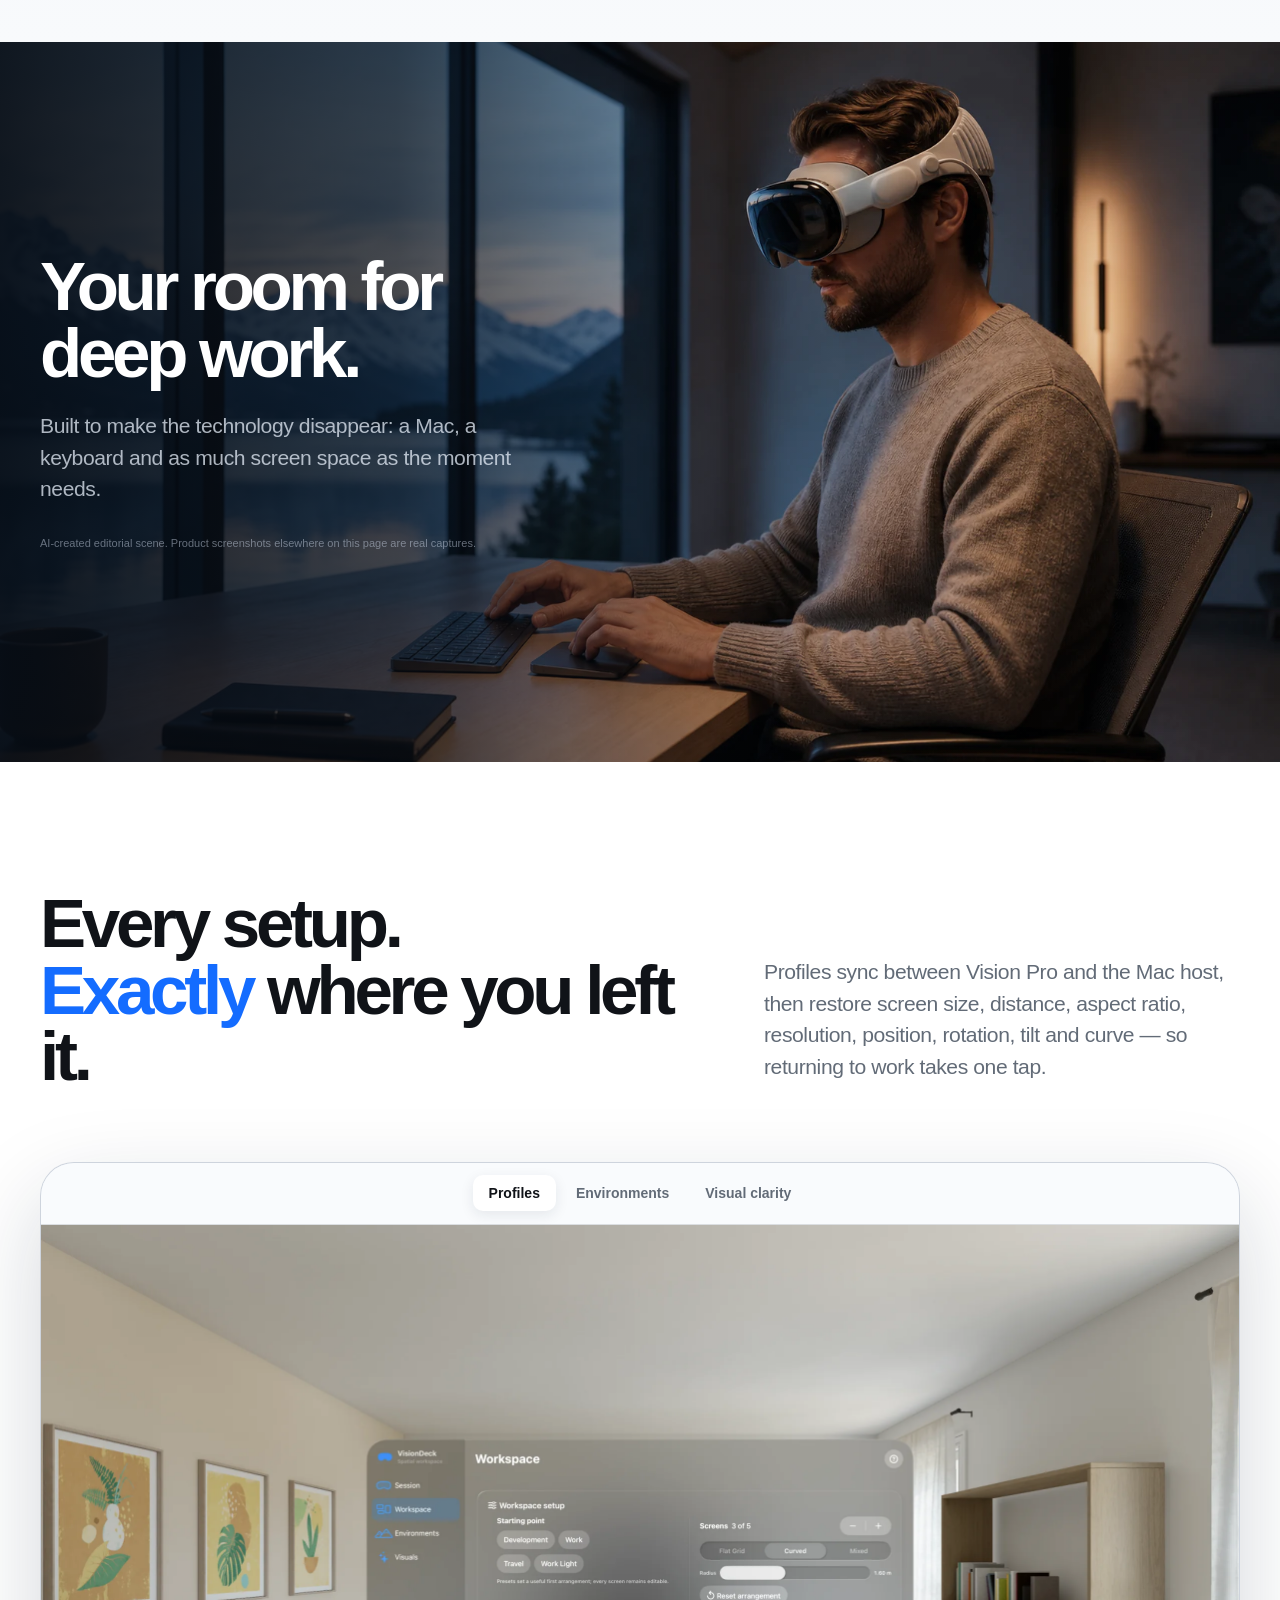
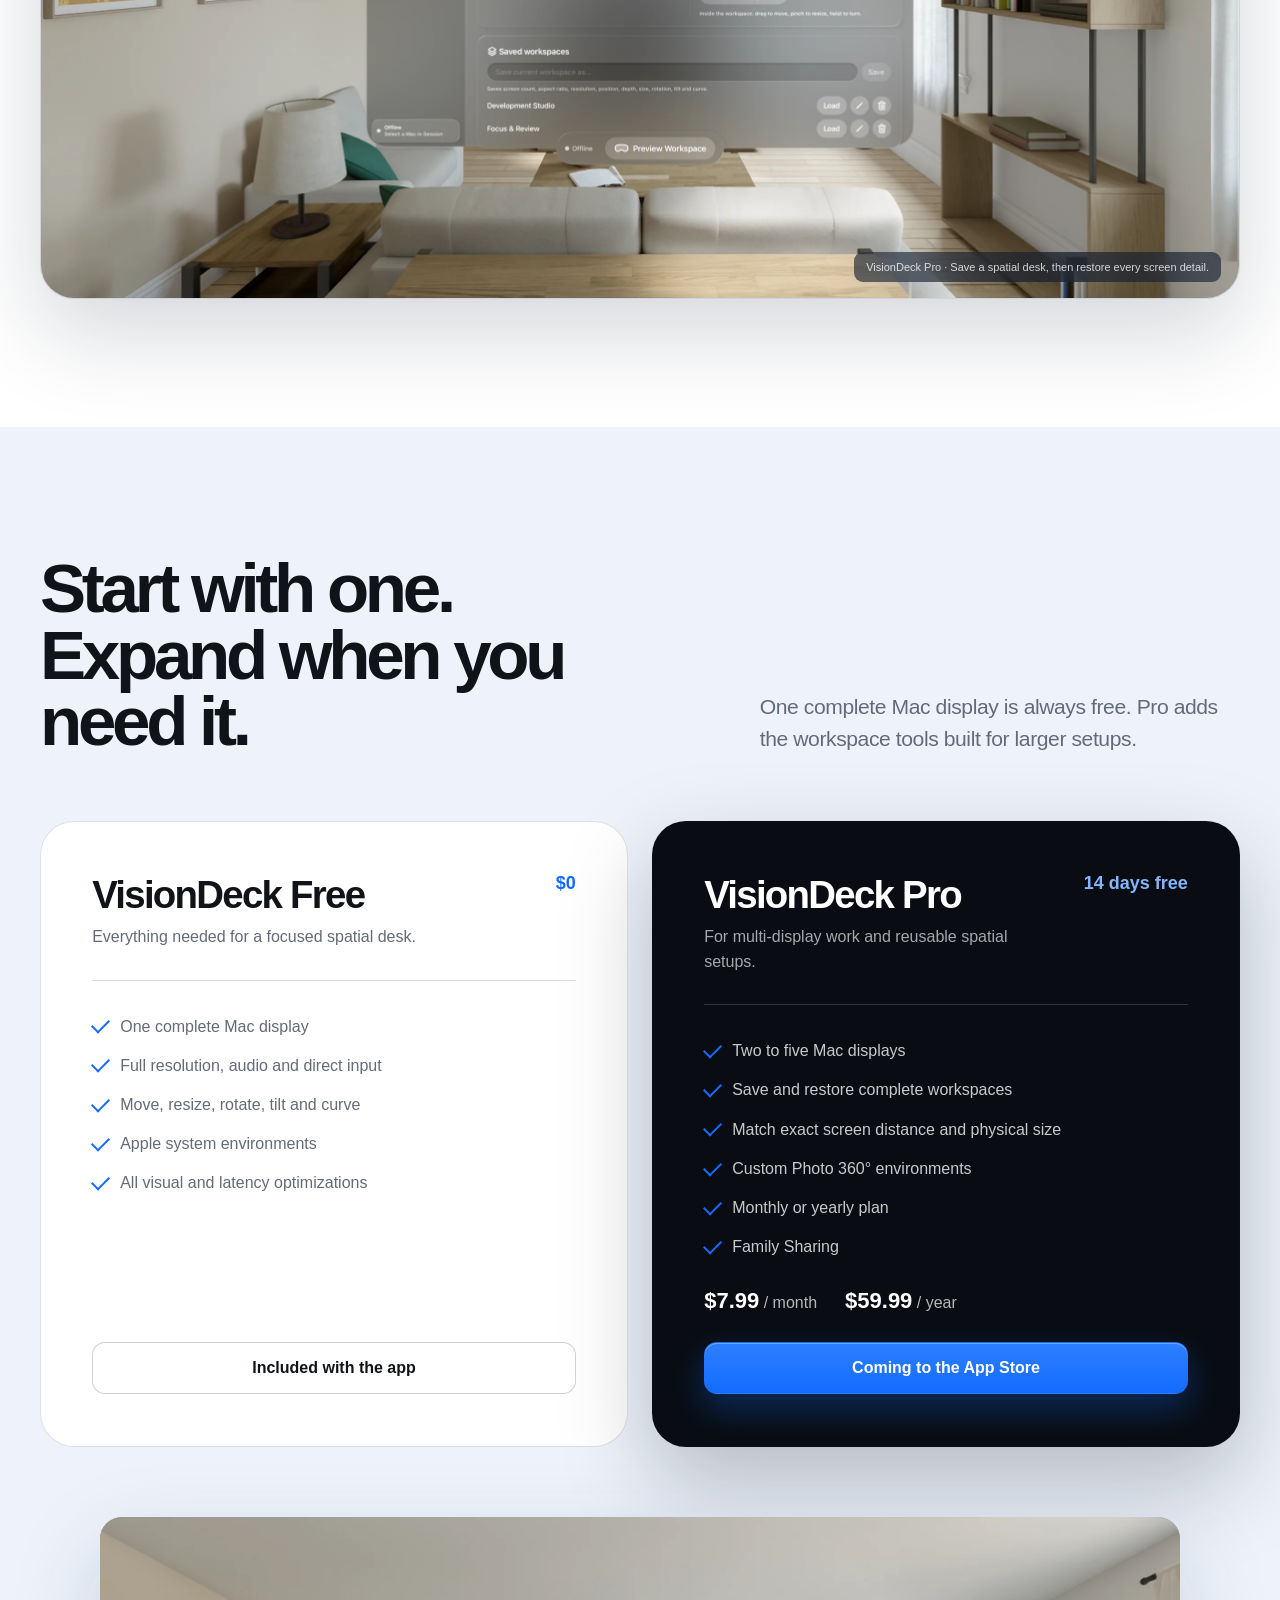
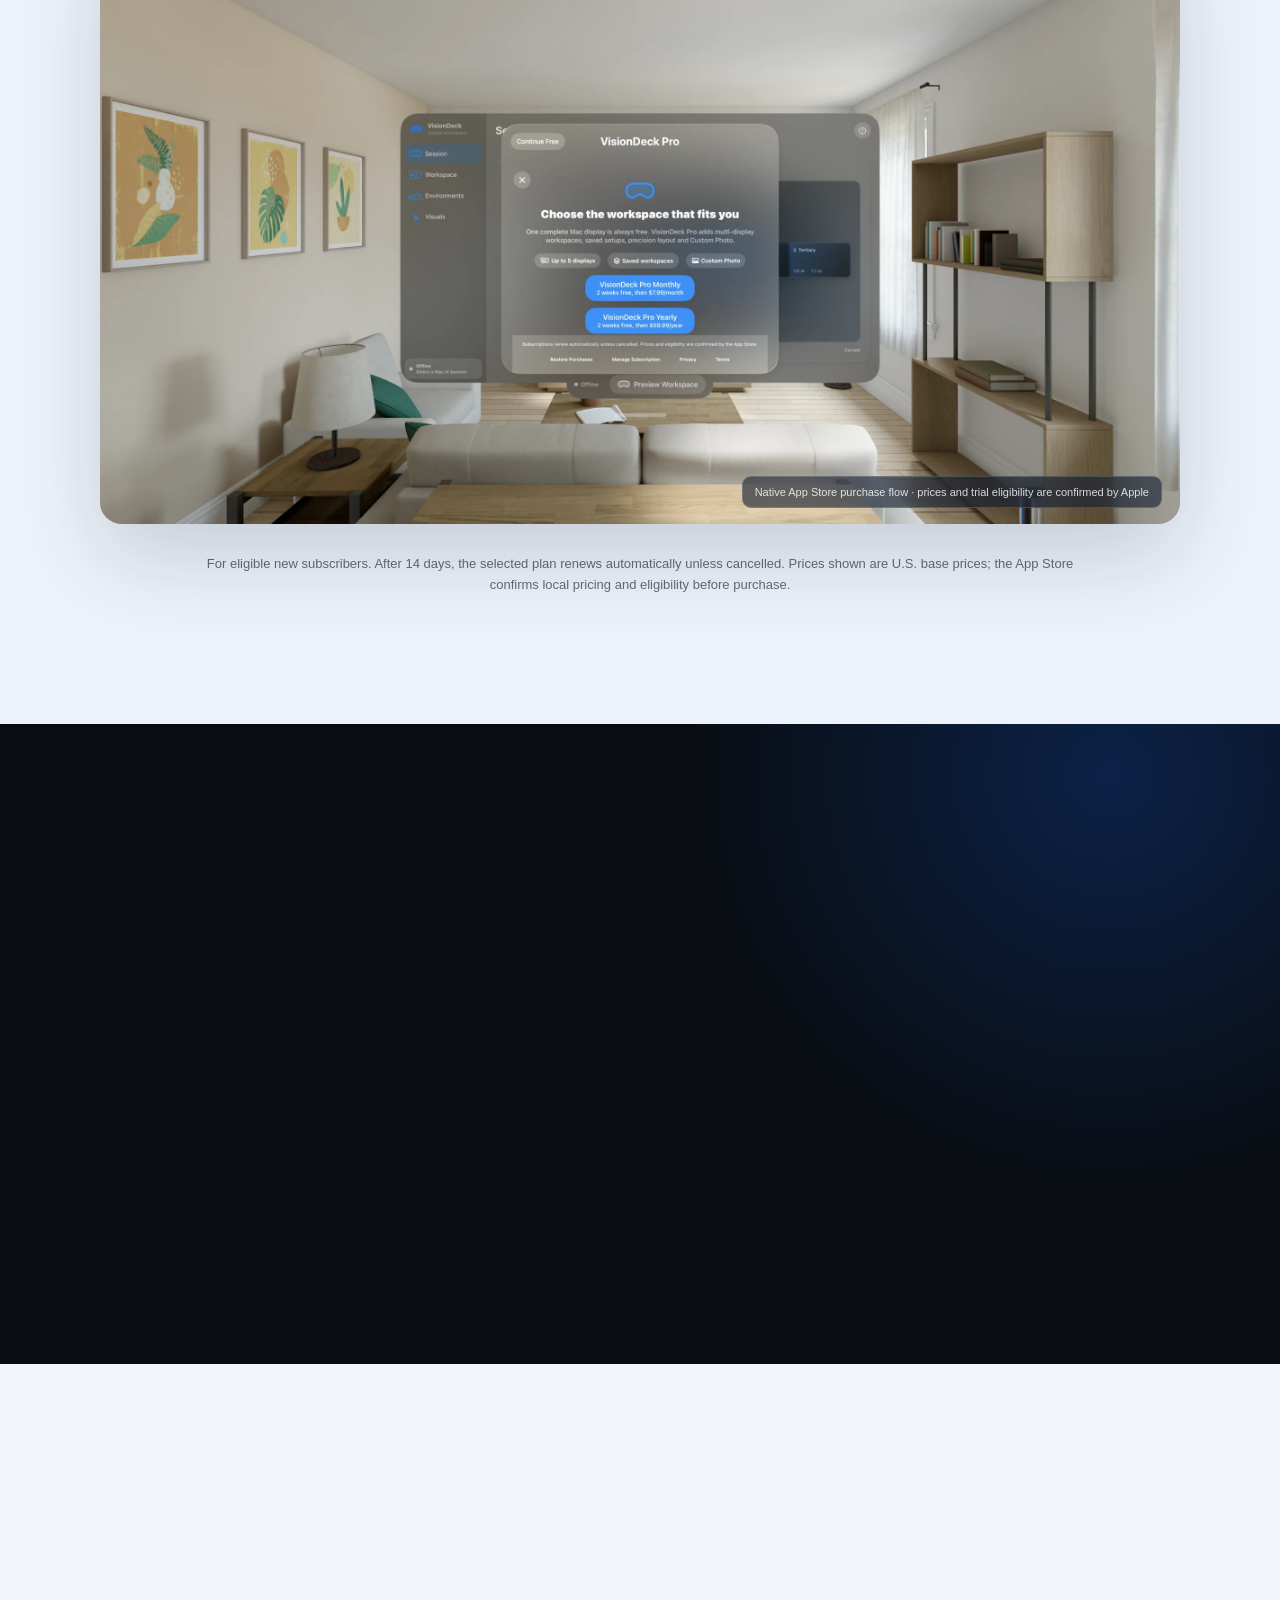
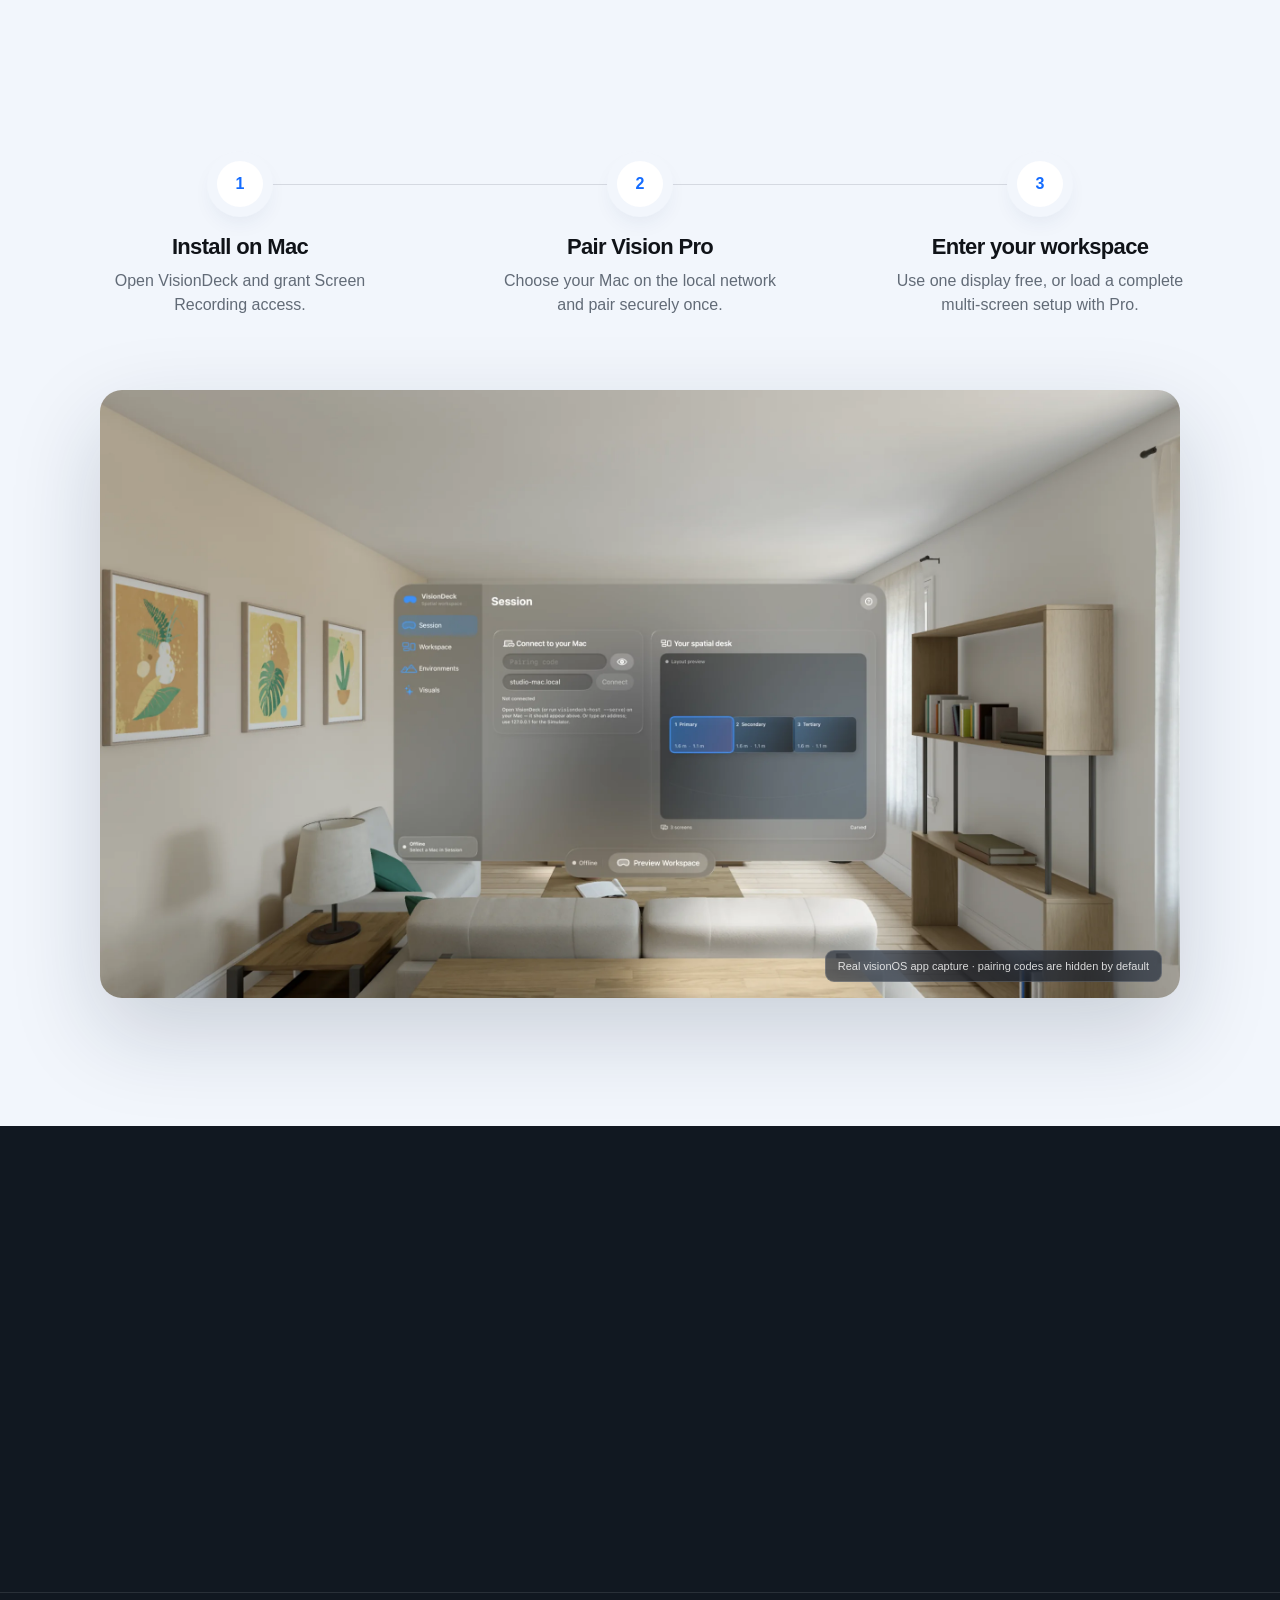
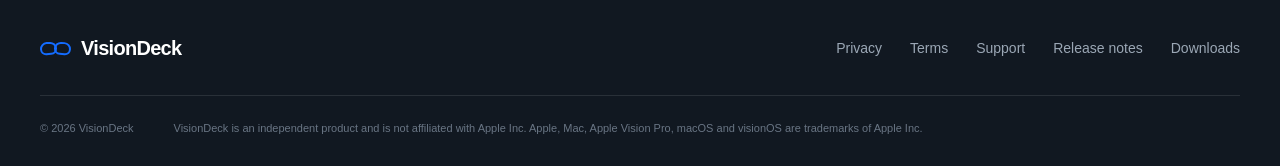
==== commit f1b8ab5f: "Refresh product captures and precision workspace story" ====
--- a/index.html
+++ b/index.html
@@ -78,8 +78,8 @@
         </div>
 
         <figure class="product-capture reveal">
-          <img src="assets/product/visiondeck-live-workspace.webp" alt="Live Mac screens arranged around a real room inside VisionDeck" width="2600" height="1463" loading="lazy">
-          <figcaption>Live spatial workspace · captured on physical Apple Vision Pro</figcaption>
+          <img src="assets/product/visiondeck-live-workspace.webp" alt="Three privacy-safe demo displays arranged in the real VisionDeck spatial workspace" width="2600" height="1463" loading="lazy">
+          <figcaption>Real VisionDeck workspace · privacy-safe generated screen content</figcaption>
         </figure>
 
         <div class="proof-rail" aria-label="Workspace capabilities">
@@ -93,17 +93,17 @@
     <section class="interaction-section section" aria-labelledby="interaction-title">
       <div class="page-shell interaction-grid">
         <div class="interaction-copy reveal">
-          <h2 id="interaction-title">Direct manipulation. Zero ceremony.</h2>
-          <p>Move a screen with your hand. Pinch to resize. Twist to turn. Switch between arrange, scroll and pointer without leaving the workspace.</p>
+          <h2 id="interaction-title">Shape it by hand. Refine it by number.</h2>
+          <p>Move, resize and turn displays directly in Vision Pro, then use the Mac host to match exact distance and physical size across every screen.</p>
           <ul class="detail-list">
             <li><strong>Arrange is the default</strong><span>Your workspace is ready to shape when it opens.</span></li>
             <li><strong>Physical displays stay visible</strong><span>Your real desk remains part of the experience.</span></li>
-            <li><strong>Make it truly large</strong><span>Scale a distant display up to 16× without losing its saved layout.</span></li>
+            <li><strong>Precision layout with Pro</strong><span>Match screen distance and rendered size live, down to the individual display.</span></li>
           </ul>
         </div>
         <figure class="interaction-capture reveal">
-          <img src="assets/product/visiondeck-interaction.webp" alt="VisionDeck Configure panel above the spatial workspace control bar" width="2200" height="1208" loading="lazy">
-          <figcaption>Real Configure controls, captured inside the physical workspace.</figcaption>
+          <img src="assets/product/visiondeck-interaction.webp" alt="VisionDeck Mac host showing a three-screen curved arrangement with exact distance and physical size controls" width="1180" height="760" loading="lazy">
+          <figcaption>Real macOS host · privacy-safe demo workspace</figcaption>
         </figure>
       </div>
     </section>
@@ -180,6 +180,10 @@
             <span class="button button-primary button-disabled">Coming to the App Store</span>
           </article>
         </div>
+        <figure class="subscription-capture reveal">
+          <img src="assets/product/visiondeck-pro-paywall.webp" alt="Native VisionDeck Pro subscription sheet showing monthly and yearly plans, Continue Free, Restore Purchases and Manage Subscription" width="2400" height="1350" loading="lazy">
+          <figcaption>Native App Store purchase flow · prices and trial eligibility are confirmed by Apple</figcaption>
+        </figure>
         <p class="pricing-note reveal">For eligible new subscribers. After 14 days, the selected plan renews automatically unless cancelled. Prices shown are U.S. base prices; the App Store confirms local pricing and eligibility before purchase.</p>
       </div>
     </section>
@@ -211,7 +215,8 @@
           <li class="reveal"><span>3</span><div><h3>Enter your workspace</h3><p>Use one display free, or load a complete multi-screen setup with Pro.</p></div></li>
         </ol>
         <figure class="session-capture reveal">
-          <img src="assets/product/visiondeck-session.webp" alt="VisionDeck Session page connected to a Mac with a preview of the spatial desk" width="2400" height="1350" loading="lazy">
+          <img src="assets/product/visiondeck-session.webp" alt="VisionDeck Session page ready to connect to a demo Mac with a three-screen spatial desk preview" width="2400" height="1350" loading="lazy">
+          <figcaption>Real visionOS app capture · pairing codes are hidden by default</figcaption>
         </figure>
       </div>
     </section>
--- a/site.css
+++ b/site.css
@@ -141,6 +141,9 @@
 .plan-prices { display: flex; flex-wrap: wrap; gap: 12px 28px; margin: -8px 0 28px; color: rgba(255,255,255,.7); }
 .plan-prices strong { color: #fff; font-size: 22px; }
 .pricing-note { max-width: 900px; margin: 30px auto 0; color: var(--muted); font-size: 13px; line-height: 1.6; text-align: center; }
+.subscription-capture { position: relative; width: min(100%, 1080px); margin: 70px auto 0; overflow: hidden; border-radius: var(--radius); background: #9b9a92; box-shadow: var(--shadow); }
+.subscription-capture img { width: 100%; aspect-ratio: 16/9; object-fit: cover; }
+.subscription-capture figcaption, .session-capture figcaption { position: absolute; right: 18px; bottom: 16px; padding: 9px 12px; border: 1px solid rgba(255,255,255,.16); border-radius: 9px; background: rgba(12,24,43,.58); color: rgba(255,255,255,.82); font-size: 11px; -webkit-backdrop-filter: blur(15px); backdrop-filter: blur(15px); }
 
 .performance-section { position: relative; overflow: hidden; background: var(--graphite); color: #fff; }
 .performance-section::before { content: ""; position: absolute; top: -400px; right: -280px; width: 900px; height: 900px; border-radius: 50%; background: radial-gradient(circle, rgba(20,108,255,.22), transparent 66%); }
@@ -161,7 +164,7 @@
 .setup-flow li > span { width: 46px; height: 46px; display: grid; place-items: center; border-radius: 50%; background: var(--white); color: var(--blue); box-shadow: 0 0 0 10px #f2f6fc, 0 10px 25px rgba(31,59,103,.12); font-weight: 720; }
 .setup-flow h3 { margin: 27px 0 9px; font-size: 22px; letter-spacing: -.03em; }
 .setup-flow p { max-width: 300px; margin: 0 auto; color: var(--muted); line-height: 1.55; }
-.session-capture { width: min(100%, 1080px); margin: 0 auto; }
+.session-capture { position: relative; width: min(100%, 1080px); margin: 0 auto; }
 .session-capture img { width: 100%; border-radius: var(--radius); box-shadow: var(--shadow); }
 
 .closing-section { background: var(--graphite-soft); color: #fff; text-align: center; }
@@ -220,7 +223,7 @@
   .section-intro h2, .interaction-copy h2, .workspace-heading h2, .pricing-heading h2, .performance-copy h2, .setup-heading h2, .closing-inner h2, .lifestyle-copy h2 { font-size: 44px; }
   .section-intro { margin-bottom: 42px; }
   .product-capture { margin-inline: -6px; border-radius: 20px; }
-  .product-capture figcaption, .gallery-stage figcaption { display: none; }
+  .product-capture figcaption, .gallery-stage figcaption, .subscription-capture figcaption, .session-capture figcaption { display: none; }
   .proof-rail { grid-template-columns: 1fr; margin-top: 54px; }
   .proof-rail article, .proof-rail article + article { min-height: 0; padding: 26px 0; border-right: 0; border-bottom: 1px solid var(--line); }
   .proof-rail article:last-child { border-bottom: 0; }
@@ -242,6 +245,7 @@
   .setup-flow p { margin: 0; }
   .session-capture { margin-inline: -7px; width: auto; }
   .session-capture img { border-radius: 18px; }
+  .subscription-capture { margin-top: 52px; border-radius: 18px; }
   .footer-main { align-items: flex-start; flex-direction: column; }
   .footer-main nav { width: 100%; display: grid; grid-template-columns: repeat(2, 1fr); }
   .footer-legal { grid-template-columns: 1fr; gap: 12px; }
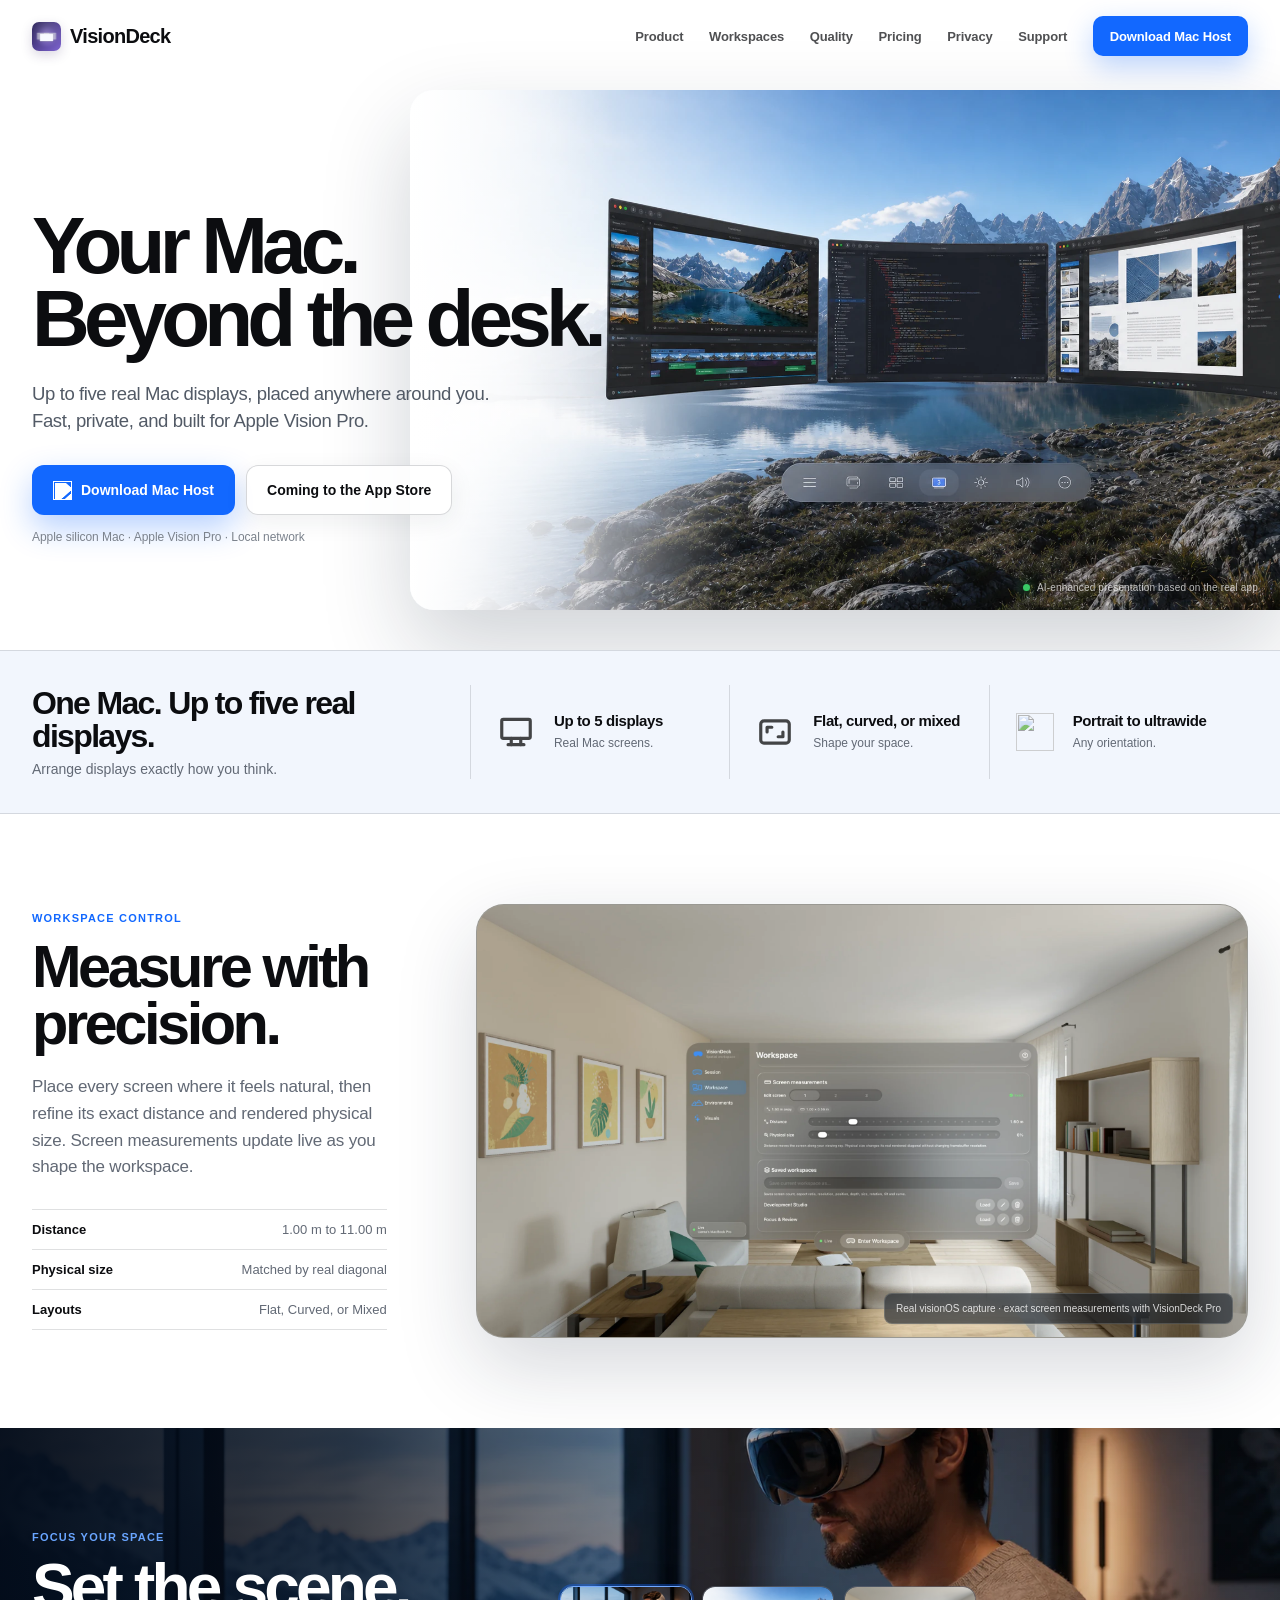
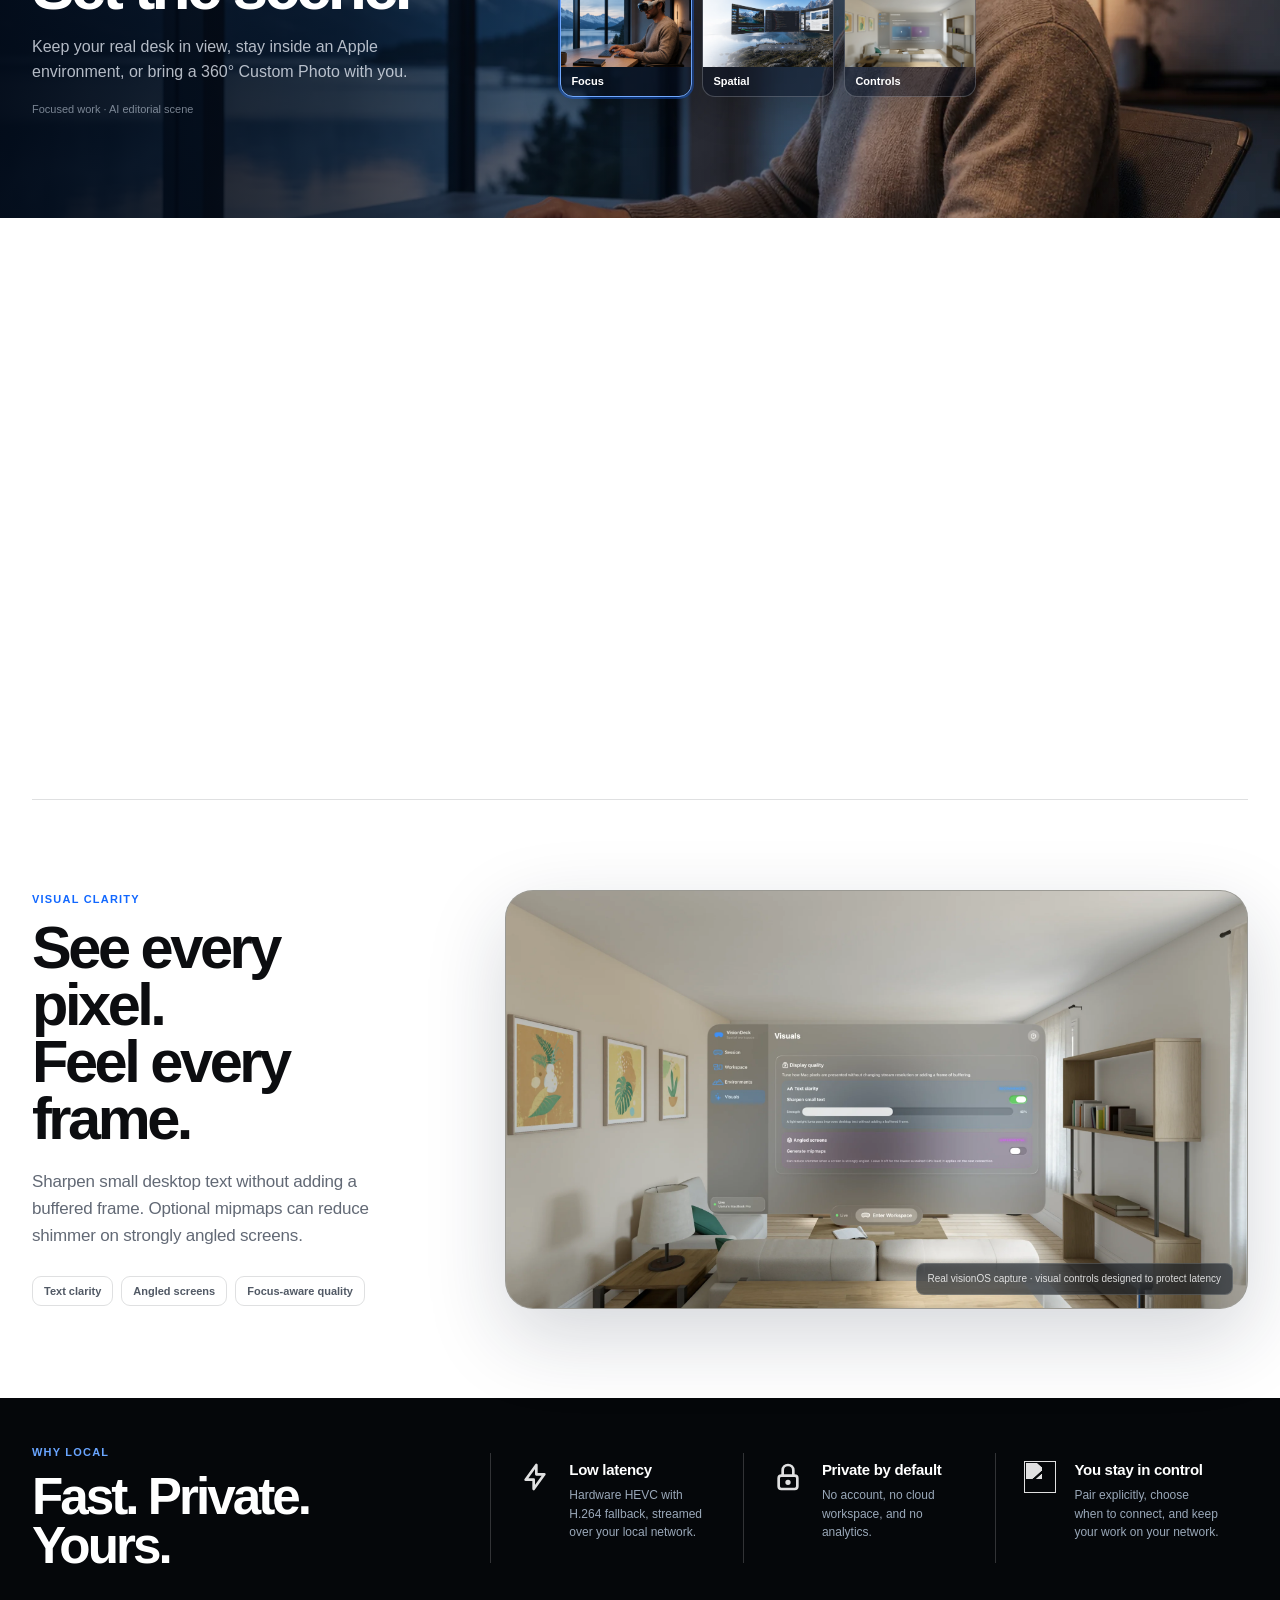
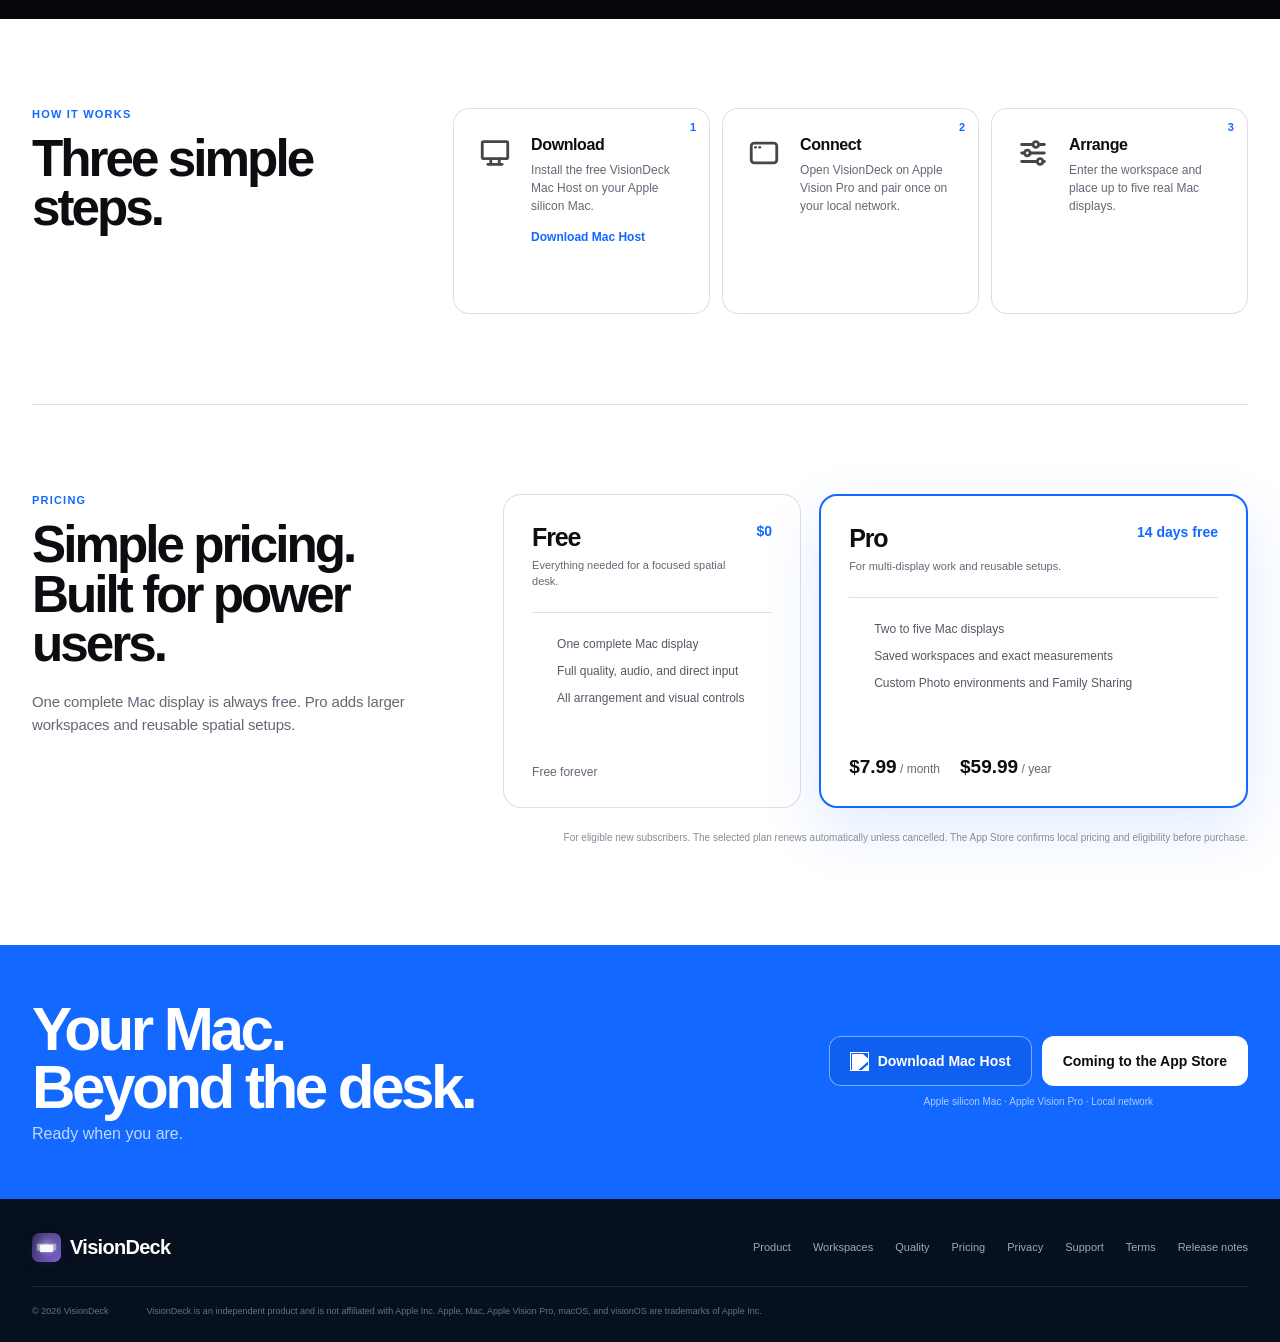
==== commit ffaa03e3: "Publish redesigned VisionDeck marketing site" ====
--- a/index.html
+++ b/index.html
@@ -3,17 +3,17 @@
 <head>
   <meta charset="utf-8">
   <meta name="viewport" content="width=device-width, initial-scale=1">
-  <meta name="theme-color" content="#f7f9fc">
+  <meta name="theme-color" content="#ffffff">
   <title>VisionDeck — Your Mac. Beyond the desk.</title>
-  <meta name="description" content="VisionDeck brings up to five real Mac displays into Apple Vision Pro with private local streaming, spatial layouts, and saved workspace profiles.">
+  <meta name="description" content="VisionDeck brings up to five real Mac displays into Apple Vision Pro with private local streaming, spatial layouts, precise screen measurements, and saved workspaces.">
   <meta property="og:title" content="VisionDeck — Your Mac. Beyond the desk.">
   <meta property="og:description" content="A private spatial multi-display workspace for your Mac and Apple Vision Pro.">
   <meta property="og:image" content="assets/product/visiondeck-hero-ai.webp">
   <meta property="og:type" content="website">
-  <link rel="icon" href="favicon.png" type="image/png">
+  <link rel="icon" href="assets/brand/visiondeck-app-icon.png" type="image/png">
   <link rel="preload" href="assets/product/visiondeck-hero-ai.webp" as="image" type="image/webp" fetchpriority="high">
-  <link rel="stylesheet" href="site.css">
-  <script defer src="site.js"></script>
+  <link rel="stylesheet" href="site.css?v=20260718-3">
+  <script defer src="site.js?v=20260718-3"></script>
   <script type="application/ld+json">
   {
     "@context": "https://schema.org",
@@ -32,15 +32,20 @@
   <header class="site-header" data-header>
     <div class="nav-shell">
       <a class="brand" href="#top" aria-label="VisionDeck home">
-        <span class="brand-mark" aria-hidden="true"><i></i><i></i></span>
+        <img src="assets/brand/visiondeck-app-icon.png" alt="" width="32" height="32">
         <span>VisionDeck</span>
       </a>
+
       <button class="menu-toggle" type="button" aria-expanded="false" aria-controls="site-nav" data-menu-toggle>
-        <span class="sr-only">Open navigation</span><i></i><i></i>
+        <span class="sr-only">Open navigation</span>
+        <img class="menu-open-icon" src="assets/icons/menu-2.svg" alt="" width="24" height="24">
+        <img class="menu-close-icon" src="assets/icons/x.svg" alt="" width="24" height="24">
       </button>
+
       <nav class="site-nav" id="site-nav" aria-label="Primary" data-nav>
         <a href="#product">Product</a>
         <a href="#workspaces">Workspaces</a>
+        <a href="#quality">Quality</a>
         <a href="#pricing">Pricing</a>
         <a href="#privacy">Privacy</a>
         <a href="support.html">Support</a>
@@ -51,183 +56,237 @@
 
   <main id="main">
     <section class="hero" id="top" aria-labelledby="hero-title">
-      <div class="hero-copy page-shell">
-        <h1 id="hero-title">Your Mac.<br>Beyond the desk.</h1>
-        <p>Up to five real Mac displays, placed anywhere around you. Fast, private, and built for Apple Vision Pro.</p>
-        <div class="hero-actions">
-          <a class="button button-primary" href="downloads.html">
-            <svg aria-hidden="true" viewBox="0 0 24 24"><path d="M12 3v12m0 0 4-4m-4 4-4-4M5 19h14"/></svg>
-            Download Mac Host
-          </a>
-          <span class="button button-secondary button-disabled" aria-label="VisionDeck for Vision Pro is coming to the App Store">Coming to the App Store</span>
-        </div>
-        <p class="hero-note">Apple silicon Mac · Apple Vision Pro · Local network</p>
-      </div>
-      <figure class="hero-visual" data-parallax>
-        <img src="assets/product/visiondeck-hero-ai.webp" alt="VisionDeck concept with three Mac displays arranged above an alpine lake" width="1672" height="941" fetchpriority="high">
-        <figcaption><span></span> AI-enhanced presentation based on the real app</figcaption>
-      </figure>
-      <a class="scroll-cue" href="#product" aria-label="Explore VisionDeck"><span></span></a>
-    </section>
-
-    <section class="product-section section" id="product" aria-labelledby="product-title">
-      <div class="page-shell">
-        <div class="section-intro reveal">
-          <h2 id="product-title">A workspace shaped around you.</h2>
-          <p>Arrange, curve, tilt, resize and save every display exactly where it belongs.</p>
-        </div>
-
-        <figure class="product-capture reveal">
-          <img src="assets/product/visiondeck-live-workspace.webp" alt="Three privacy-safe demo displays arranged in the real VisionDeck spatial workspace" width="2600" height="1463" loading="lazy">
-          <figcaption>Real VisionDeck workspace · privacy-safe generated screen content</figcaption>
+      <div class="hero-shell page-shell">
+        <div class="hero-copy">
+          <h1 id="hero-title">Your Mac.<br>Beyond the desk.</h1>
+          <p>Up to five real Mac displays, placed anywhere around you. Fast, private, and built for Apple Vision Pro.</p>
+          <div class="hero-actions">
+            <a class="button button-primary" href="downloads.html">
+              <img src="assets/icons/download.svg" alt="" width="19" height="19">
+              Download Mac Host
+            </a>
+            <span class="button button-secondary button-disabled" aria-label="VisionDeck for Vision Pro is coming to the App Store">Coming to the App Store</span>
+          </div>
+          <p class="hero-note">Apple silicon Mac · Apple Vision Pro · Local network</p>
+        </div>
+
+        <figure class="hero-media" data-hero-media>
+          <img src="assets/product/visiondeck-hero-ai.webp" alt="Three Mac displays arranged in a curved VisionDeck workspace above an alpine lake" width="1672" height="941" fetchpriority="high">
+          <figcaption><span aria-hidden="true"></span> AI-enhanced presentation based on the real app</figcaption>
         </figure>
-
-        <div class="proof-rail" aria-label="Workspace capabilities">
-          <article class="reveal"><span>01</span><h3>Up to five displays</h3><p>Real macOS displays with independent resolution and orientation.</p></article>
-          <article class="reveal"><span>02</span><h3>Flat, curved or mixed</h3><p>Start with a useful layout, then place every screen by hand.</p></article>
-          <article class="reveal"><span>03</span><h3>Portrait to ultrawide</h3><p>Choose 1080p through 5K and ratios from 4:3 to 32:9.</p></article>
-        </div>
-      </div>
-    </section>
-
-    <section class="interaction-section section" aria-labelledby="interaction-title">
-      <div class="page-shell interaction-grid">
-        <div class="interaction-copy reveal">
-          <h2 id="interaction-title">Shape it by hand. Refine it by number.</h2>
-          <p>Move, resize and turn displays directly in Vision Pro, then use the Mac host to match exact distance and physical size across every screen.</p>
-          <ul class="detail-list">
-            <li><strong>Arrange is the default</strong><span>Your workspace is ready to shape when it opens.</span></li>
-            <li><strong>Physical displays stay visible</strong><span>Your real desk remains part of the experience.</span></li>
-            <li><strong>Precision layout with Pro</strong><span>Match screen distance and rendered size live, down to the individual display.</span></li>
+      </div>
+    </section>
+
+    <section class="capability-section" id="product" aria-labelledby="capability-title">
+      <div class="page-shell capability-layout">
+        <div class="capability-heading reveal">
+          <h2 id="capability-title">One Mac. Up to five real displays.</h2>
+          <p>Arrange displays exactly how you think.</p>
+        </div>
+
+        <div class="capability-rail" aria-label="Workspace capabilities">
+          <article class="capability-item reveal">
+            <img src="assets/icons/device-desktop.svg" alt="" width="40" height="40">
+            <div><h3>Up to 5 displays</h3><p>Real Mac screens.</p></div>
+          </article>
+          <article class="capability-item reveal">
+            <img src="assets/icons/aspect-ratio.svg" alt="" width="40" height="40">
+            <div><h3>Flat, curved, or mixed</h3><p>Shape your space.</p></div>
+          </article>
+          <article class="capability-item reveal">
+            <img src="assets/icons/device-mobile.svg" alt="" width="40" height="40">
+            <div><h3>Portrait to ultrawide</h3><p>Any orientation.</p></div>
+          </article>
+        </div>
+      </div>
+    </section>
+
+    <section class="precision-section section" id="workspaces" aria-labelledby="precision-title">
+      <div class="page-shell precision-layout">
+        <div class="precision-copy reveal">
+          <p class="section-label">Workspace control</p>
+          <h2 id="precision-title">Measure with precision.</h2>
+          <p>Place every screen where it feels natural, then refine its exact distance and rendered physical size. Screen measurements update live as you shape the workspace.</p>
+          <dl class="precision-facts">
+            <div><dt>Distance</dt><dd>1.00 m to 11.00 m</dd></div>
+            <div><dt>Physical size</dt><dd>Matched by real diagonal</dd></div>
+            <div><dt>Layouts</dt><dd>Flat, Curved, or Mixed</dd></div>
+          </dl>
+        </div>
+
+        <figure class="app-capture precision-capture reveal">
+          <img src="assets/product/visiondeck-workspace-measurements-2026.webp" alt="VisionDeck Workspace screen with exact distance, physical size, and saved workspace controls" width="2400" height="1350" loading="lazy">
+          <figcaption>Real visionOS capture · exact screen measurements with VisionDeck Pro</figcaption>
+        </figure>
+      </div>
+    </section>
+
+    <section class="environment-section" aria-labelledby="environment-title">
+      <div class="environment-stage" data-environment-stage>
+        <img src="assets/product/visiondeck-lifestyle-ai.webp" alt="A professional using Apple Vision Pro at a desk overlooking an alpine lake" width="1672" height="941" loading="lazy" data-environment-image>
+      </div>
+      <div class="environment-shade" aria-hidden="true"></div>
+
+      <div class="page-shell environment-layout">
+        <div class="environment-copy reveal">
+          <p class="section-label">Focus your space</p>
+          <h2 id="environment-title">Set the scene.</h2>
+          <p>Keep your real desk in view, stay inside an Apple environment, or bring a 360° Custom Photo with you.</p>
+          <p class="environment-status" aria-live="polite" data-environment-status>Focused work · AI editorial scene</p>
+        </div>
+
+        <div class="environment-options reveal" role="tablist" aria-label="Environment presentation examples">
+          <button class="environment-option is-active" type="button" role="tab" aria-selected="true"
+            data-environment="assets/product/visiondeck-lifestyle-ai.webp"
+            data-environment-alt="A professional using Apple Vision Pro at a desk overlooking an alpine lake"
+            data-environment-caption="Focused work · AI editorial scene">
+            <img src="assets/product/visiondeck-lifestyle-ai.webp" alt="" width="140" height="84" loading="lazy">
+            <span>Focus</span>
+          </button>
+          <button class="environment-option" type="button" role="tab" aria-selected="false"
+            data-environment="assets/product/visiondeck-hero-ai.webp"
+            data-environment-alt="A curved VisionDeck display workspace in an alpine environment"
+            data-environment-caption="Spatial escape · AI-enhanced product presentation">
+            <img src="assets/product/visiondeck-hero-ai.webp" alt="" width="140" height="84" loading="lazy">
+            <span>Spatial</span>
+          </button>
+          <button class="environment-option" type="button" role="tab" aria-selected="false"
+            data-environment="assets/product/visiondeck-environments-2026.webp"
+            data-environment-alt="Real VisionDeck Environments screen with Apple Environment and Custom Photo options"
+            data-environment-caption="Environment controls · real visionOS capture">
+            <img src="assets/product/visiondeck-environments-2026.webp" alt="" width="140" height="84" loading="lazy">
+            <span>Controls</span>
+          </button>
+        </div>
+      </div>
+    </section>
+
+    <section class="workspace-story section" aria-labelledby="workspace-story-title">
+      <div class="page-shell story-layout">
+        <figure class="app-capture story-capture reveal">
+          <img src="assets/product/visiondeck-workspace-overview-2026.webp" alt="VisionDeck Workspace screen with screen measurements and saved workspace profiles" width="2400" height="1350" loading="lazy">
+          <figcaption>Real VisionDeck workspace · saved layouts restore the complete spatial desk</figcaption>
+        </figure>
+        <div class="story-copy reveal">
+          <p class="section-label">Saved workspaces</p>
+          <h2 id="workspace-story-title">Save, switch,<br>get back to work.</h2>
+          <p>Save the complete setup—screen count, aspect ratio, resolution, position, depth, size, rotation, tilt, and curve. Return to it with one tap.</p>
+          <ul class="check-list">
+            <li><img src="assets/icons/check.svg" alt="" width="18" height="18">Profiles sync directly between Mac and Vision Pro</li>
+            <li><img src="assets/icons/check.svg" alt="" width="18" height="18">Built-in starting layouts stay flexible</li>
+            <li><img src="assets/icons/check.svg" alt="" width="18" height="18">Physical displays remain visible by default</li>
           </ul>
         </div>
-        <figure class="interaction-capture reveal">
-          <img src="assets/product/visiondeck-interaction.webp" alt="VisionDeck Mac host showing a three-screen curved arrangement with exact distance and physical size controls" width="1180" height="760" loading="lazy">
-          <figcaption>Real macOS host · privacy-safe demo workspace</figcaption>
+      </div>
+    </section>
+
+    <section class="quality-section section" id="quality" aria-labelledby="quality-title">
+      <div class="page-shell quality-layout">
+        <div class="quality-copy reveal">
+          <p class="section-label">Visual clarity</p>
+          <h2 id="quality-title">See every pixel.<br>Feel every frame.</h2>
+          <p>Sharpen small desktop text without adding a buffered frame. Optional mipmaps can reduce shimmer on strongly angled screens.</p>
+          <div class="quality-signals" aria-label="Display quality behavior">
+            <span>Text clarity</span><span>Angled screens</span><span>Focus-aware quality</span>
+          </div>
+        </div>
+
+        <figure class="app-capture quality-capture reveal">
+          <img src="assets/product/visiondeck-visuals-2026.webp" alt="VisionDeck Visuals screen with Text clarity and Angled screens settings" width="2400" height="1350" loading="lazy">
+          <figcaption>Real visionOS capture · visual controls designed to protect latency</figcaption>
         </figure>
       </div>
     </section>
 
-    <section class="lifestyle-section" aria-labelledby="focus-title">
-      <img src="assets/product/visiondeck-lifestyle-ai.webp" alt="A professional working with Apple Vision Pro at a desk overlooking an alpine lake" width="1672" height="941" loading="lazy">
-      <div class="lifestyle-copy page-shell reveal">
-        <h2 id="focus-title">Your room for deep work.</h2>
-        <p>Built to make the technology disappear: a Mac, a keyboard and as much screen space as the moment needs.</p>
-        <small>AI-created editorial scene. Product screenshots elsewhere on this page are real captures.</small>
-      </div>
-    </section>
-
-    <section class="workspace-section section" id="workspaces" aria-labelledby="workspace-title">
-      <div class="page-shell">
-        <div class="workspace-heading reveal">
-          <h2 id="workspace-title">Every setup.<br><em>Exactly</em> where you left it.</h2>
-          <p>Profiles sync between Vision Pro and the Mac host, then restore screen size, distance, aspect ratio, resolution, position, rotation, tilt and curve — so returning to work takes one tap.</p>
-        </div>
-
-        <div class="workspace-gallery reveal">
-          <div class="gallery-tabs" role="tablist" aria-label="VisionDeck workspace features">
-            <button type="button" role="tab" aria-selected="true" data-shot="profiles">Profiles</button>
-            <button type="button" role="tab" aria-selected="false" data-shot="environments">Environments</button>
-            <button type="button" role="tab" aria-selected="false" data-shot="visuals">Visual clarity</button>
-          </div>
-          <div class="gallery-stage">
-            <figure data-shot-panel="profiles">
-              <img src="assets/product/visiondeck-profiles.webp" alt="VisionDeck Workspace page with layout presets and saved workspace profiles" width="2400" height="1350" loading="lazy">
-              <figcaption>VisionDeck Pro · Save a spatial desk, then restore every screen detail.</figcaption>
-            </figure>
-            <figure data-shot-panel="environments" hidden>
-              <img src="assets/product/visiondeck-environments.webp" alt="VisionDeck Environments page with Apple Environment and Custom Photo options" width="2400" height="1350" loading="lazy">
-              <figcaption>Apple Environment is free. Custom Photo is included with Pro.</figcaption>
-            </figure>
-            <figure data-shot-panel="visuals" hidden>
-              <img src="assets/product/visiondeck-visuals.webp" alt="VisionDeck Visuals page with text clarity and angled screen settings" width="2400" height="1350" loading="lazy">
-              <figcaption>Sharpen desktop text without adding a frame of latency.</figcaption>
-            </figure>
-          </div>
-        </div>
+    <section class="privacy-band" id="privacy" aria-labelledby="privacy-title">
+      <div class="page-shell privacy-layout">
+        <div class="privacy-heading reveal">
+          <p class="section-label">Why local</p>
+          <h2 id="privacy-title">Fast. Private. Yours.</h2>
+        </div>
+        <div class="privacy-proofs">
+          <article class="reveal">
+            <img src="assets/icons/bolt.svg" alt="" width="34" height="34">
+            <div><h3>Low latency</h3><p>Hardware HEVC with H.264 fallback, streamed over your local network.</p></div>
+          </article>
+          <article class="reveal">
+            <img src="assets/icons/lock.svg" alt="" width="34" height="34">
+            <div><h3>Private by default</h3><p>No account, no cloud workspace, and no analytics.</p></div>
+          </article>
+          <article class="reveal">
+            <img src="assets/icons/shield-check.svg" alt="" width="34" height="34">
+            <div><h3>You stay in control</h3><p>Pair explicitly, choose when to connect, and keep your work on your network.</p></div>
+          </article>
+        </div>
+      </div>
+    </section>
+
+    <section class="setup-section section" aria-labelledby="setup-title">
+      <div class="page-shell setup-layout">
+        <div class="setup-heading reveal">
+          <p class="section-label">How it works</p>
+          <h2 id="setup-title">Three simple steps.</h2>
+        </div>
+        <ol class="setup-steps">
+          <li class="reveal">
+            <span class="step-number">1</span>
+            <img src="assets/icons/device-desktop.svg" alt="" width="34" height="34">
+            <div><h3>Download</h3><p>Install the free VisionDeck Mac Host on your Apple silicon Mac.</p><a href="downloads.html">Download Mac Host <img src="assets/icons/arrow-right.svg" alt="" width="16" height="16"></a></div>
+          </li>
+          <li class="reveal">
+            <span class="step-number">2</span>
+            <img src="assets/icons/app-window.svg" alt="" width="34" height="34">
+            <div><h3>Connect</h3><p>Open VisionDeck on Apple Vision Pro and pair once on your local network.</p></div>
+          </li>
+          <li class="reveal">
+            <span class="step-number">3</span>
+            <img src="assets/icons/adjustments-horizontal.svg" alt="" width="34" height="34">
+            <div><h3>Arrange</h3><p>Enter the workspace and place up to five real Mac displays.</p></div>
+          </li>
+        </ol>
       </div>
     </section>
 
     <section class="pricing-section section" id="pricing" aria-labelledby="pricing-title">
-      <div class="page-shell">
+      <div class="page-shell pricing-layout">
         <div class="pricing-heading reveal">
-          <h2 id="pricing-title">Start with one.<br>Expand when you need it.</h2>
-          <p>One complete Mac display is always free. Pro adds the workspace tools built for larger setups.</p>
-        </div>
-        <div class="pricing-grid">
+          <p class="section-label">Pricing</p>
+          <h2 id="pricing-title">Simple pricing.<br>Built for power users.</h2>
+          <p>One complete Mac display is always free. Pro adds larger workspaces and reusable spatial setups.</p>
+        </div>
+
+        <div class="pricing-plans">
           <article class="price-plan reveal">
-            <div class="plan-header"><div><h3>VisionDeck Free</h3><p>Everything needed for a focused spatial desk.</p></div><strong>$0</strong></div>
+            <header><div><h3>Free</h3><p>Everything needed for a focused spatial desk.</p></div><strong>$0</strong></header>
             <ul>
-              <li>One complete Mac display</li>
-              <li>Full resolution, audio and direct input</li>
-              <li>Move, resize, rotate, tilt and curve</li>
-              <li>Apple system environments</li>
-              <li>All visual and latency optimizations</li>
+              <li><img src="assets/icons/check.svg" alt="" width="17" height="17">One complete Mac display</li>
+              <li><img src="assets/icons/check.svg" alt="" width="17" height="17">Full quality, audio, and direct input</li>
+              <li><img src="assets/icons/check.svg" alt="" width="17" height="17">All arrangement and visual controls</li>
             </ul>
-            <span class="button button-secondary button-disabled">Included with the app</span>
-          </article>
+            <span class="plan-note">Free forever</span>
+          </article>
+
           <article class="price-plan price-plan-pro reveal">
-            <div class="plan-header"><div><h3>VisionDeck Pro</h3><p>For multi-display work and reusable spatial setups.</p></div><strong>14 days free</strong></div>
+            <header><div><h3>Pro</h3><p>For multi-display work and reusable setups.</p></div><strong>14 days free</strong></header>
             <ul>
-              <li>Two to five Mac displays</li>
-              <li>Save and restore complete workspaces</li>
-              <li>Match exact screen distance and physical size</li>
-              <li>Custom Photo 360° environments</li>
-              <li>Monthly or yearly plan</li>
-              <li>Family Sharing</li>
+              <li><img src="assets/icons/check.svg" alt="" width="17" height="17">Two to five Mac displays</li>
+              <li><img src="assets/icons/check.svg" alt="" width="17" height="17">Saved workspaces and exact measurements</li>
+              <li><img src="assets/icons/check.svg" alt="" width="17" height="17">Custom Photo environments and Family Sharing</li>
             </ul>
             <div class="plan-prices"><span><strong>$7.99</strong> / month</span><span><strong>$59.99</strong> / year</span></div>
-            <span class="button button-primary button-disabled">Coming to the App Store</span>
-          </article>
-        </div>
-        <figure class="subscription-capture reveal">
-          <img src="assets/product/visiondeck-pro-paywall.webp" alt="Native VisionDeck Pro subscription sheet showing monthly and yearly plans, Continue Free, Restore Purchases and Manage Subscription" width="2400" height="1350" loading="lazy">
-          <figcaption>Native App Store purchase flow · prices and trial eligibility are confirmed by Apple</figcaption>
-        </figure>
-        <p class="pricing-note reveal">For eligible new subscribers. After 14 days, the selected plan renews automatically unless cancelled. Prices shown are U.S. base prices; the App Store confirms local pricing and eligibility before purchase.</p>
-      </div>
-    </section>
-
-    <section class="performance-section section" id="privacy" aria-labelledby="performance-title">
-      <div class="page-shell performance-layout">
-        <div class="performance-copy reveal">
-          <h2 id="performance-title">Private by design.<br><em>Performance</em> by default.</h2>
-          <p>VisionDeck connects directly between your Mac and Vision Pro. No account. No cloud workspace. No analytics.</p>
-        </div>
-        <dl class="performance-facts">
-          <div class="reveal"><dt>Local network</dt><dd>Screen, audio and input stay on your network.</dd></div>
-          <div class="reveal"><dt>Hardware video</dt><dd>HEVC with H.264 fallback on Apple silicon.</dd></div>
-          <div class="reveal"><dt>Secure pairing</dt><dd>TLS and DTLS connections established through an explicit pairing code.</dd></div>
-          <div class="reveal"><dt>Focus-aware</dt><dd>More streaming resources go to the display you are using.</dd></div>
-        </dl>
-      </div>
-    </section>
-
-    <section class="setup-section section" aria-labelledby="setup-title">
-      <div class="page-shell">
-        <div class="setup-heading reveal">
-          <h2 id="setup-title">From Mac to space in three steps.</h2>
-          <p>No account to create. No cloud workspace to configure.</p>
-        </div>
-        <ol class="setup-flow">
-          <li class="reveal"><span>1</span><div><h3>Install on Mac</h3><p>Open VisionDeck and grant Screen Recording access.</p></div></li>
-          <li class="reveal"><span>2</span><div><h3>Pair Vision Pro</h3><p>Choose your Mac on the local network and pair securely once.</p></div></li>
-          <li class="reveal"><span>3</span><div><h3>Enter your workspace</h3><p>Use one display free, or load a complete multi-screen setup with Pro.</p></div></li>
-        </ol>
-        <figure class="session-capture reveal">
-          <img src="assets/product/visiondeck-session.webp" alt="VisionDeck Session page ready to connect to a demo Mac with a three-screen spatial desk preview" width="2400" height="1350" loading="lazy">
-          <figcaption>Real visionOS app capture · pairing codes are hidden by default</figcaption>
-        </figure>
-      </div>
-    </section>
-
-    <section class="closing-section section" aria-labelledby="closing-title">
-      <div class="page-shell closing-inner reveal">
-        <h2 id="closing-title">Make room for your best work.</h2>
-        <p>Build the Mac workspace you have always wanted — then take it anywhere.</p>
+          </article>
+        </div>
+      </div>
+      <p class="pricing-legal page-shell">For eligible new subscribers. The selected plan renews automatically unless cancelled. The App Store confirms local pricing and eligibility before purchase.</p>
+    </section>
+
+    <section class="closing-section" aria-labelledby="closing-title">
+      <div class="page-shell closing-layout reveal">
+        <div><h2 id="closing-title">Your Mac.<br>Beyond the desk.</h2><p>Ready when you are.</p></div>
         <div class="closing-actions">
-          <a class="button button-primary" href="downloads.html">Download Mac Host</a>
-          <a class="button button-dark" href="support.html">View setup guide</a>
+          <a class="button button-light" href="downloads.html"><img src="assets/icons/download.svg" alt="" width="19" height="19">Download Mac Host</a>
+          <span class="button button-white button-disabled">Coming to the App Store</span>
+          <small>Apple silicon Mac · Apple Vision Pro · Local network</small>
         </div>
       </div>
     </section>
@@ -235,10 +294,15 @@
 
   <footer class="site-footer">
     <div class="page-shell footer-main">
-      <a class="brand" href="#top" aria-label="VisionDeck home"><span class="brand-mark" aria-hidden="true"><i></i><i></i></span><span>VisionDeck</span></a>
-      <nav aria-label="Footer"><a href="privacy.html">Privacy</a><a href="terms.html">Terms</a><a href="support.html">Support</a><a href="release-notes.html">Release notes</a><a href="downloads.html">Downloads</a></nav>
+      <a class="brand brand-on-dark" href="#top" aria-label="VisionDeck home">
+        <img src="assets/brand/visiondeck-app-icon.png" alt="" width="32" height="32">
+        <span>VisionDeck</span>
+      </a>
+      <nav aria-label="Footer">
+        <a href="#product">Product</a><a href="#workspaces">Workspaces</a><a href="#quality">Quality</a><a href="#pricing">Pricing</a><a href="privacy.html">Privacy</a><a href="support.html">Support</a><a href="terms.html">Terms</a><a href="release-notes.html">Release notes</a>
+      </nav>
     </div>
-    <div class="page-shell footer-legal"><span>© 2026 VisionDeck</span><span>VisionDeck is an independent product and is not affiliated with Apple Inc. Apple, Mac, Apple Vision Pro, macOS and visionOS are trademarks of Apple Inc.</span></div>
+    <div class="page-shell footer-legal"><span>© 2026 VisionDeck</span><span>VisionDeck is an independent product and is not affiliated with Apple Inc. Apple, Mac, Apple Vision Pro, macOS, and visionOS are trademarks of Apple Inc.</span></div>
   </footer>
 </body>
 </html>
--- a/site.css
+++ b/site.css
@@ -1,258 +1,278 @@
 :root {
-  --paper: #f7f9fc;
-  --white: #fff;
-  --ink: #101318;
-  --muted: #626b77;
-  --line: rgba(16, 25, 40, .13);
-  --blue: #146cff;
-  --blue-deep: #0751d8;
-  --graphite: #090d13;
-  --graphite-soft: #111821;
-  --radius: 22px;
-  --radius-lg: 34px;
-  --shadow: 0 34px 90px rgba(19, 32, 53, .18);
-  --shell: min(1380px, calc(100vw - 80px));
-  font-family: -apple-system, BlinkMacSystemFont, "SF Pro Display", "SF Pro Text", "Helvetica Neue", sans-serif;
+  --white: #ffffff;
+  --paper: #f7f8fb;
+  --paper-blue: #f2f6fd;
+  --ink: #0c0d10;
+  --muted: #626975;
+  --line: rgba(12, 17, 27, 0.13);
+  --blue: #1268ff;
+  --blue-dark: #0455e5;
+  --midnight: #06101f;
+  --black: #05070a;
+  --success: #39c966;
+  --radius-sm: 12px;
+  --radius: 20px;
+  --radius-lg: 28px;
+  --shadow: 0 28px 80px rgba(20, 33, 55, 0.18);
+  --shell: min(1320px, calc(100vw - 64px));
+  font-family: -apple-system, BlinkMacSystemFont, "SF Pro Display", "SF Pro Text", "Helvetica Neue", Arial, sans-serif;
   color: var(--ink);
-  background: var(--paper);
+  background: var(--white);
   font-synthesis: none;
   text-rendering: optimizeLegibility;
 }
 
 * { box-sizing: border-box; }
-html { scroll-behavior: smooth; }
-body { margin: 0; overflow-x: hidden; background: var(--paper); color: var(--ink); -webkit-font-smoothing: antialiased; }
+html { scroll-behavior: smooth; scroll-padding-top: 82px; }
+body { margin: 0; overflow-x: hidden; background: var(--white); color: var(--ink); -webkit-font-smoothing: antialiased; }
 body.menu-open { overflow: hidden; }
 img { display: block; max-width: 100%; height: auto; }
 a { color: inherit; }
 button { color: inherit; font: inherit; }
-.sr-only { position: absolute; width: 1px; height: 1px; padding: 0; margin: -1px; overflow: hidden; clip: rect(0,0,0,0); white-space: nowrap; border: 0; }
-.skip-link { position: fixed; top: -70px; left: 20px; z-index: 100; padding: 12px 18px; border-radius: 10px; background: var(--ink); color: #fff; text-decoration: none; }
-.skip-link:focus { top: 20px; }
+figure { margin: 0; }
+.sr-only { position: absolute; width: 1px; height: 1px; padding: 0; margin: -1px; overflow: hidden; clip: rect(0, 0, 0, 0); white-space: nowrap; border: 0; }
+.skip-link { position: fixed; top: -70px; left: 20px; z-index: 100; padding: 11px 17px; border-radius: 9px; background: var(--ink); color: var(--white); text-decoration: none; }
+.skip-link:focus { top: 18px; }
 .page-shell { width: var(--shell); margin-inline: auto; }
-.section { padding: clamp(100px, 10vw, 168px) 0; }
-
-.site-header { position: fixed; inset: 0 0 auto; z-index: 50; color: var(--ink); transition: color .25s ease, background .25s ease, box-shadow .25s ease; }
-.site-header.scrolled { color: var(--ink); background: rgba(247,249,252,.88); -webkit-backdrop-filter: blur(24px) saturate(1.25); backdrop-filter: blur(24px) saturate(1.25); box-shadow: 0 1px var(--line); }
-.nav-shell { width: var(--shell); min-height: 72px; margin: auto; display: flex; align-items: center; justify-content: space-between; gap: 30px; }
-.brand { display: inline-flex; align-items: center; gap: 10px; font-size: 20px; font-weight: 720; letter-spacing: -.035em; text-decoration: none; }
-.brand-mark { position: relative; display: inline-flex; width: 31px; height: 19px; color: var(--blue); }
-.brand-mark i { position: absolute; top: 3px; width: 17px; height: 13px; border: 2px solid currentColor; border-radius: 8px 8px 7px 7px; transform: rotate(-4deg); }
-.brand-mark i:first-child { left: 0; }
-.brand-mark i:last-child { right: 0; transform: rotate(4deg); }
-.site-nav { display: flex; align-items: center; gap: clamp(22px, 2.4vw, 42px); font-size: 14px; font-weight: 590; }
-.site-nav a { color: inherit; text-decoration: none; opacity: .82; transition: opacity .2s ease; }
+.section { padding: clamp(78px, 7vw, 116px) 0; }
+
+.site-header { position: fixed; inset: 0 0 auto; z-index: 50; height: 72px; color: var(--ink); transition: background 220ms ease, box-shadow 220ms ease; }
+.site-header.scrolled { background: rgba(255, 255, 255, 0.88); box-shadow: 0 1px var(--line); -webkit-backdrop-filter: blur(22px) saturate(1.25); backdrop-filter: blur(22px) saturate(1.25); }
+.nav-shell { width: var(--shell); height: 100%; margin: auto; display: flex; align-items: center; justify-content: space-between; gap: 28px; }
+.brand { display: inline-flex; align-items: center; gap: 9px; color: var(--ink); font-size: 20px; font-weight: 740; letter-spacing: -0.035em; text-decoration: none; }
+.brand > img { width: 29px; height: 29px; border-radius: 7px; box-shadow: 0 4px 12px rgba(49, 36, 96, 0.18); }
+.site-nav { display: flex; align-items: center; gap: clamp(19px, 2vw, 34px); font-size: 13px; font-weight: 610; letter-spacing: -0.01em; }
+.site-nav a { opacity: 0.72; text-decoration: none; transition: opacity 180ms ease, transform 180ms ease; }
 .site-nav a:hover { opacity: 1; }
-.site-nav .nav-download { padding: 10px 17px; border-radius: 11px; background: var(--blue); color: #fff; opacity: 1; box-shadow: 0 10px 28px rgba(20,108,255,.25); }
-.menu-toggle { display: none; width: 44px; height: 44px; padding: 13px 10px; border: 0; background: transparent; }
-.menu-toggle i { display: block; height: 1.5px; margin: 5px; background: currentColor; transition: transform .2s ease; }
-
-.hero { position: relative; min-height: max(760px, 100svh); display: flex; align-items: center; overflow: hidden; isolation: isolate; background: #f7f9fc; color: var(--ink); }
-.hero::before { content: ""; position: absolute; inset: 0; z-index: -1; background: linear-gradient(90deg, #f7f9fc 0%, #f7f9fc 28%, rgba(247,249,252,.55) 43%, rgba(247,249,252,0) 65%); }
-.hero-copy { position: relative; z-index: 3; padding-top: 70px; pointer-events: none; }
-.hero-copy > * { pointer-events: auto; }
-.hero-copy h1 { width: min(690px, 52vw); margin: 0; font-size: clamp(66px, 7vw, 112px); line-height: .91; letter-spacing: -.075em; font-weight: 720; text-wrap: balance; }
-.hero-copy > p { width: min(530px, 42vw); margin: 30px 0 0; color: #4f5966; font-size: clamp(19px, 1.5vw, 24px); line-height: 1.48; letter-spacing: -.018em; }
-.hero-actions, .closing-actions { display: flex; flex-wrap: wrap; gap: 12px; margin-top: 36px; }
-.button { min-height: 52px; padding: 0 22px; display: inline-flex; align-items: center; justify-content: center; gap: 10px; border: 1px solid transparent; border-radius: 13px; font-weight: 650; text-decoration: none; transition: transform .2s ease, box-shadow .2s ease, background .2s ease; }
+.site-nav .nav-download { min-height: 40px; padding: 0 17px; display: inline-flex; align-items: center; border-radius: 10px; background: var(--blue); color: var(--white); opacity: 1; box-shadow: 0 10px 28px rgba(18, 104, 255, 0.28); }
+.site-nav .nav-download:hover { transform: translateY(-1px); }
+.menu-toggle { display: none; width: 44px; height: 44px; padding: 10px; border: 0; background: transparent; cursor: pointer; }
+.menu-toggle img { width: 24px; height: 24px; }
+.menu-close-icon { display: none; }
+.menu-toggle[aria-expanded="true"] .menu-open-icon { display: none; }
+.menu-toggle[aria-expanded="true"] .menu-close-icon { display: block; }
+
+.hero { position: relative; min-height: 650px; overflow: hidden; background: var(--white); }
+.hero-shell { position: relative; min-height: 650px; padding-top: 72px; display: flex; align-items: center; }
+.hero-copy { position: relative; z-index: 3; width: min(720px, 52vw); padding: 54px 0 22px; }
+.hero h1 { margin: 0; font-size: clamp(66px, 6.25vw, 100px); font-weight: 740; line-height: 0.91; letter-spacing: -0.073em; text-wrap: balance; }
+.hero-copy > p:not(.hero-note) { max-width: 500px; margin: 26px 0 0; color: #525a66; font-size: clamp(18px, 1.45vw, 22px); line-height: 1.45; letter-spacing: -0.022em; }
+.hero-actions { display: flex; flex-wrap: wrap; gap: 11px; margin-top: 30px; }
+.button { min-height: 50px; padding: 0 20px; display: inline-flex; align-items: center; justify-content: center; gap: 9px; border: 1px solid transparent; border-radius: var(--radius-sm); font-size: 14px; font-weight: 680; line-height: 1; text-decoration: none; transition: transform 180ms ease, box-shadow 180ms ease, background 180ms ease; }
 .button:hover { transform: translateY(-2px); }
-.button-disabled { cursor: default; pointer-events: none; }
-.button-disabled:hover { transform: none; }
-.button svg { width: 20px; fill: none; stroke: currentColor; stroke-width: 1.8; stroke-linecap: round; stroke-linejoin: round; }
-.button-primary { background: linear-gradient(180deg, #2d7fff, var(--blue)); color: #fff; box-shadow: 0 14px 35px rgba(20,108,255,.32), inset 0 1px rgba(255,255,255,.3); }
-.button-secondary { border-color: rgba(16,25,40,.2); background: rgba(255,255,255,.75); color: var(--ink); -webkit-backdrop-filter: blur(18px); backdrop-filter: blur(18px); }
-.button-dark { border-color: rgba(255,255,255,.17); background: rgba(255,255,255,.08); color: #fff; }
-.hero-copy .hero-note { margin-top: 18px; color: #77818d; font-size: 13px; letter-spacing: 0; }
-.hero-visual { position: absolute; z-index: 1; top: 50%; left: 38%; width: max(820px, 62vw); margin: 0; transform: translateY(-47%); }
-.hero-visual::after { content: ""; position: absolute; inset: 0; box-shadow: inset 110px 0 90px -70px #f7f9fc, inset 0 -70px 70px -65px #f7f9fc; pointer-events: none; }
-.hero-visual img { width: 100%; border-radius: var(--radius-lg); box-shadow: 0 50px 120px rgba(0,0,0,.52); }
-.hero-visual figcaption { position: absolute; z-index: 2; right: 28px; bottom: 23px; display: flex; align-items: center; gap: 8px; color: rgba(255,255,255,.72); font-size: 11px; letter-spacing: .02em; }
-.hero-visual figcaption span { width: 7px; height: 7px; border-radius: 50%; background: #34d56c; box-shadow: 0 0 15px rgba(52,213,108,.85); }
-.scroll-cue { position: absolute; z-index: 4; bottom: 26px; left: 50%; width: 30px; height: 44px; display: grid; place-items: center; transform: translateX(-50%); }
-.scroll-cue span { width: 1px; height: 30px; background: linear-gradient(var(--ink), transparent); opacity: .45; }
-
-.section-intro { max-width: 900px; margin-bottom: 64px; }
-.section-intro h2, .interaction-copy h2, .workspace-heading h2, .performance-copy h2, .setup-heading h2, .closing-inner h2, .lifestyle-copy h2 { margin: 0; font-size: clamp(48px, 5.4vw, 82px); line-height: .96; letter-spacing: -.062em; font-weight: 720; }
-.section-intro p, .interaction-copy > p, .workspace-heading > p, .performance-copy > p, .setup-heading > p, .closing-inner > p, .lifestyle-copy > p { margin: 24px 0 0; color: var(--muted); font-size: clamp(19px, 1.65vw, 24px); line-height: 1.5; letter-spacing: -.02em; }
-.product-section { background: var(--white); }
-.product-capture { position: relative; margin: 0; overflow: hidden; border-radius: var(--radius-lg); background: #89a6d4; box-shadow: var(--shadow); }
-.product-capture img { width: 100%; aspect-ratio: 16/9; object-fit: cover; }
-.product-capture figcaption { position: absolute; right: 18px; bottom: 16px; padding: 9px 12px; border: 1px solid rgba(255,255,255,.18); border-radius: 9px; background: rgba(8,19,35,.55); color: rgba(255,255,255,.78); font-size: 11px; -webkit-backdrop-filter: blur(15px); backdrop-filter: blur(15px); }
-.proof-rail { display: grid; grid-template-columns: repeat(3, 1fr); margin-top: 78px; border-top: 1px solid var(--line); }
-.proof-rail article { min-height: 205px; padding: 28px 36px 0 0; border-right: 1px solid var(--line); }
-.proof-rail article + article { padding-left: 36px; }
-.proof-rail article:last-child { border-right: 0; }
-.proof-rail span { color: var(--blue); font-size: 13px; font-variant-numeric: tabular-nums; }
-.proof-rail h3 { margin: 28px 0 10px; font-size: 25px; letter-spacing: -.035em; }
-.proof-rail p { margin: 0; color: var(--muted); line-height: 1.55; }
-
-.interaction-section { background: linear-gradient(180deg, #eef3fb, #f8fafc); }
-.interaction-grid { display: grid; grid-template-columns: .78fr 1.22fr; align-items: center; gap: clamp(56px, 7vw, 112px); }
-.interaction-copy > p { max-width: 570px; font-size: 20px; }
-.detail-list { padding: 0; margin: 44px 0 0; list-style: none; border-top: 1px solid var(--line); }
-.detail-list li { padding: 18px 0; display: grid; gap: 4px; border-bottom: 1px solid var(--line); }
-.detail-list strong { font-size: 16px; }
-.detail-list span { color: var(--muted); font-size: 14px; line-height: 1.5; }
-.interaction-capture { margin: 0; }
-.interaction-capture img { width: 100%; border-radius: var(--radius); box-shadow: 0 34px 85px rgba(34,53,82,.22); transform: perspective(1600px) rotateY(-3deg); }
-.interaction-capture figcaption { margin: 13px 8px 0; color: #7b8490; font-size: 11px; }
-
-.lifestyle-section { position: relative; min-height: 720px; display: flex; align-items: center; overflow: hidden; background: #0c1118; color: #fff; }
-.lifestyle-section::after { content: ""; position: absolute; inset: 0; background: linear-gradient(90deg, rgba(6,12,20,.94) 0%, rgba(6,12,20,.72) 31%, rgba(6,12,20,.08) 65%); }
-.lifestyle-section > img { position: absolute; inset: 0; width: 100%; height: 100%; object-fit: cover; }
-.lifestyle-copy { position: relative; z-index: 2; }
-.lifestyle-copy h2 { max-width: 520px; }
-.lifestyle-copy > p { max-width: 510px; color: rgba(229,237,248,.75); }
-.lifestyle-copy small { display: block; max-width: 480px; margin-top: 30px; color: rgba(204,216,232,.48); font-size: 11px; line-height: 1.5; }
-
-.workspace-section { background: var(--white); }
-.workspace-heading { display: grid; grid-template-columns: 1.15fr .85fr; align-items: end; gap: 80px; margin-bottom: 72px; }
-.workspace-heading em, .performance-copy em { color: var(--blue); font-style: normal; }
-.workspace-heading > p { margin-bottom: 7px; }
-.workspace-gallery { overflow: hidden; border: 1px solid var(--line); border-radius: var(--radius-lg); background: #eaf0f8; box-shadow: var(--shadow); }
-.gallery-tabs { min-height: 62px; padding: 10px 12px; display: flex; align-items: center; justify-content: center; gap: 4px; border-bottom: 1px solid var(--line); background: rgba(255,255,255,.72); }
-.gallery-tabs button { padding: 10px 16px; border: 0; border-radius: 10px; background: transparent; color: var(--muted); cursor: pointer; font-size: 14px; font-weight: 630; }
-.gallery-tabs button[aria-selected="true"] { background: var(--white); color: var(--ink); box-shadow: 0 4px 14px rgba(20,32,50,.09); }
-.gallery-stage { position: relative; }
-.gallery-stage figure { position: relative; margin: 0; }
-.gallery-stage figure[hidden] { display: none; }
-.gallery-stage img { width: 100%; aspect-ratio: 16/9; object-fit: cover; }
-.gallery-stage figcaption { position: absolute; right: 18px; bottom: 16px; padding: 9px 12px; border-radius: 9px; background: rgba(12,24,43,.58); color: rgba(255,255,255,.8); font-size: 11px; -webkit-backdrop-filter: blur(15px); backdrop-filter: blur(15px); }
-
-.pricing-section { background: #eef3fb; }
-.pricing-heading { display: grid; grid-template-columns: 1.15fr .85fr; align-items: end; gap: 70px; margin-bottom: 66px; }
-.pricing-heading h2 { margin: 0; font-size: clamp(48px, 5.4vw, 82px); line-height: .96; letter-spacing: -.062em; font-weight: 720; }
-.pricing-heading p { margin: 0; color: var(--muted); font-size: clamp(19px, 1.65vw, 24px); line-height: 1.5; letter-spacing: -.02em; }
-.pricing-grid { display: grid; grid-template-columns: repeat(2, minmax(0, 1fr)); gap: 24px; }
-.price-plan { display: flex; flex-direction: column; min-height: 560px; padding: clamp(30px, 4vw, 54px); border: 1px solid var(--line); border-radius: var(--radius-lg); background: var(--white); }
-.price-plan-pro { background: var(--graphite); color: #fff; box-shadow: 0 35px 90px rgba(8,15,28,.25); }
-.plan-header { display: flex; justify-content: space-between; align-items: flex-start; gap: 24px; padding-bottom: 30px; border-bottom: 1px solid rgba(98,107,119,.22); }
-.price-plan-pro .plan-header { border-color: rgba(255,255,255,.16); }
-.plan-header h3 { margin: 0 0 8px; font-size: clamp(28px, 3vw, 40px); letter-spacing: -.045em; }
-.plan-header p { max-width: 390px; margin: 0; color: var(--muted); line-height: 1.55; }
-.price-plan-pro .plan-header p { color: rgba(255,255,255,.64); }
-.plan-header > strong { flex: none; color: var(--blue); font-size: 18px; }
-.price-plan-pro .plan-header > strong { color: #83b6ff; }
-.price-plan ul { display: grid; gap: 16px; margin: 34px 0 38px; padding: 0; list-style: none; }
-.price-plan li { position: relative; padding-left: 28px; color: var(--muted); line-height: 1.45; }
-.price-plan-pro li { color: rgba(255,255,255,.78); }
-.price-plan li::before { content: ""; position: absolute; left: 0; top: .3em; width: 15px; height: 8px; border-left: 2px solid var(--blue); border-bottom: 2px solid var(--blue); transform: rotate(-45deg); }
-.price-plan .button { width: 100%; margin-top: auto; }
-.plan-prices { display: flex; flex-wrap: wrap; gap: 12px 28px; margin: -8px 0 28px; color: rgba(255,255,255,.7); }
-.plan-prices strong { color: #fff; font-size: 22px; }
-.pricing-note { max-width: 900px; margin: 30px auto 0; color: var(--muted); font-size: 13px; line-height: 1.6; text-align: center; }
-.subscription-capture { position: relative; width: min(100%, 1080px); margin: 70px auto 0; overflow: hidden; border-radius: var(--radius); background: #9b9a92; box-shadow: var(--shadow); }
-.subscription-capture img { width: 100%; aspect-ratio: 16/9; object-fit: cover; }
-.subscription-capture figcaption, .session-capture figcaption { position: absolute; right: 18px; bottom: 16px; padding: 9px 12px; border: 1px solid rgba(255,255,255,.16); border-radius: 9px; background: rgba(12,24,43,.58); color: rgba(255,255,255,.82); font-size: 11px; -webkit-backdrop-filter: blur(15px); backdrop-filter: blur(15px); }
-
-.performance-section { position: relative; overflow: hidden; background: var(--graphite); color: #fff; }
-.performance-section::before { content: ""; position: absolute; top: -400px; right: -280px; width: 900px; height: 900px; border-radius: 50%; background: radial-gradient(circle, rgba(20,108,255,.22), transparent 66%); }
-.performance-layout { position: relative; display: grid; grid-template-columns: .92fr 1.08fr; gap: clamp(70px, 9vw, 150px); }
-.performance-copy > p { max-width: 590px; color: #aeb9c8; }
-.performance-facts { margin: 0; display: grid; grid-template-columns: repeat(2, 1fr); }
-.performance-facts div { min-height: 190px; padding: 26px 30px 26px 0; border-top: 1px solid rgba(255,255,255,.15); }
-.performance-facts div:nth-child(even) { padding-left: 30px; border-left: 1px solid rgba(255,255,255,.15); }
-.performance-facts dt { color: #fff; font-size: 20px; font-weight: 650; letter-spacing: -.02em; }
-.performance-facts dd { margin: 12px 0 0; color: #8e9bab; line-height: 1.55; }
-
-.setup-section { background: #f2f6fc; }
-.setup-heading { max-width: 860px; margin: 0 auto 80px; text-align: center; }
-.setup-heading > p { margin-inline: auto; }
-.setup-flow { position: relative; padding: 0; margin: 0 0 72px; display: grid; grid-template-columns: repeat(3, 1fr); list-style: none; }
-.setup-flow::before { content: ""; position: absolute; top: 23px; right: 16.5%; left: 16.5%; height: 1px; background: var(--line); }
-.setup-flow li { position: relative; z-index: 1; display: grid; justify-items: center; text-align: center; }
-.setup-flow li > span { width: 46px; height: 46px; display: grid; place-items: center; border-radius: 50%; background: var(--white); color: var(--blue); box-shadow: 0 0 0 10px #f2f6fc, 0 10px 25px rgba(31,59,103,.12); font-weight: 720; }
-.setup-flow h3 { margin: 27px 0 9px; font-size: 22px; letter-spacing: -.03em; }
-.setup-flow p { max-width: 300px; margin: 0 auto; color: var(--muted); line-height: 1.55; }
-.session-capture { position: relative; width: min(100%, 1080px); margin: 0 auto; }
-.session-capture img { width: 100%; border-radius: var(--radius); box-shadow: var(--shadow); }
-
-.closing-section { background: var(--graphite-soft); color: #fff; text-align: center; }
-.closing-inner { display: grid; justify-items: center; }
-.closing-inner > p { max-width: 680px; color: #aeb9c8; }
-.site-footer { padding: 44px 0 30px; border-top: 1px solid rgba(255,255,255,.1); background: var(--graphite-soft); color: #fff; }
-.footer-main { display: flex; align-items: center; justify-content: space-between; gap: 30px; }
-.footer-main nav { display: flex; flex-wrap: wrap; gap: 28px; font-size: 14px; }
-.footer-main nav a { color: #9ba7b5; text-decoration: none; }
-.footer-legal { margin-top: 35px; padding-top: 24px; display: grid; grid-template-columns: auto 1fr; gap: 40px; border-top: 1px solid rgba(255,255,255,.1); color: #697584; font-size: 11px; line-height: 1.5; }
-
-.reveal { opacity: 0; transform: translateY(22px); transition: opacity .7s ease, transform .7s cubic-bezier(.2,.7,.2,1); }
+.button > img { width: 19px; height: 19px; }
+.button-primary { background: var(--blue); color: var(--white); box-shadow: 0 13px 32px rgba(18, 104, 255, 0.3); }
+.button-primary > img, .button-light > img { filter: brightness(0) invert(1); }
+.button-primary:hover { background: var(--blue-dark); box-shadow: 0 16px 36px rgba(18, 104, 255, 0.38); }
+.button-secondary { border-color: rgba(12, 17, 27, 0.16); background: rgba(255, 255, 255, 0.88); color: var(--ink); box-shadow: 0 7px 24px rgba(24, 38, 61, 0.07); }
+.button-disabled { pointer-events: none; }
+.hero-note { margin: 15px 0 0; color: #7b828c; font-size: 12px; letter-spacing: -0.004em; }
+.hero-media { position: absolute; z-index: 1; top: 90px; right: calc((100vw - min(1320px, calc(100vw - 64px))) / -2); width: min(980px, 68vw); height: 520px; overflow: hidden; border-radius: 24px 0 0 24px; box-shadow: 0 38px 90px rgba(21, 35, 57, 0.2); transform: translate3d(var(--hero-x, 0), var(--hero-y, 0), 0); transition: transform 120ms ease-out; }
+.hero-media::before { content: ""; position: absolute; inset: 0 auto 0 0; z-index: 1; width: 23%; background: linear-gradient(90deg, var(--white), rgba(255, 255, 255, 0)); pointer-events: none; }
+.hero-media > img { width: 100%; height: 100%; object-fit: cover; object-position: 51% center; }
+.hero-media figcaption { position: absolute; z-index: 2; right: 22px; bottom: 17px; display: flex; align-items: center; gap: 7px; color: rgba(255, 255, 255, 0.72); font-size: 10px; letter-spacing: 0.015em; }
+.hero-media figcaption span { width: 7px; height: 7px; border-radius: 50%; background: var(--success); box-shadow: 0 0 12px rgba(57, 201, 102, 0.8); }
+
+.capability-section { padding: 34px 0; border-top: 1px solid var(--line); border-bottom: 1px solid var(--line); background: var(--paper-blue); }
+.capability-layout { display: grid; grid-template-columns: minmax(300px, 0.76fr) minmax(0, 1.54fr); align-items: center; gap: 54px; }
+.capability-heading h2 { margin: 0; font-size: clamp(28px, 2.5vw, 38px); line-height: 1.02; letter-spacing: -0.052em; }
+.capability-heading p { margin: 8px 0 0; color: var(--muted); font-size: 14px; }
+.capability-rail { display: grid; grid-template-columns: repeat(3, minmax(0, 1fr)); }
+.capability-item { min-height: 94px; padding: 8px 26px; display: grid; grid-template-columns: 42px 1fr; align-items: center; gap: 15px; border-left: 1px solid var(--line); }
+.capability-item > img { width: 38px; height: 38px; opacity: 0.72; }
+.capability-item h3 { margin: 0; font-size: 15px; line-height: 1.2; letter-spacing: -0.025em; }
+.capability-item p { margin: 5px 0 0; color: var(--muted); font-size: 12px; line-height: 1.42; }
+
+.precision-section { background: var(--white); }
+.precision-layout { display: grid; grid-template-columns: minmax(260px, 0.63fr) minmax(0, 1.37fr); align-items: center; gap: clamp(54px, 7vw, 112px); }
+.section-label { margin: 0 0 14px; color: var(--blue); font-size: 11px; font-weight: 750; letter-spacing: 0.11em; text-transform: uppercase; }
+.precision-copy h2, .story-copy h2, .quality-copy h2, .privacy-heading h2, .setup-heading h2, .pricing-heading h2, .closing-layout h2 { margin: 0; font-size: clamp(42px, 4.65vw, 68px); font-weight: 730; line-height: 0.96; letter-spacing: -0.058em; }
+.precision-copy > p:not(.section-label), .story-copy > p:not(.section-label), .quality-copy > p:not(.section-label), .pricing-heading > p:not(.section-label) { margin: 22px 0 0; color: var(--muted); font-size: 17px; line-height: 1.57; letter-spacing: -0.012em; }
+.precision-facts { margin: 28px 0 0; border-top: 1px solid var(--line); }
+.precision-facts div { padding: 12px 0; display: flex; justify-content: space-between; gap: 20px; border-bottom: 1px solid var(--line); }
+.precision-facts dt { font-size: 13px; font-weight: 680; }
+.precision-facts dd { margin: 0; color: var(--muted); font-size: 13px; }
+.app-capture { position: relative; overflow: hidden; border: 1px solid rgba(12, 17, 27, 0.1); border-radius: var(--radius-lg); background: #aaa9a1; box-shadow: var(--shadow); }
+.app-capture > img { width: 100%; aspect-ratio: 16 / 9; object-fit: cover; }
+.app-capture figcaption { position: absolute; right: 14px; bottom: 13px; max-width: calc(100% - 28px); padding: 8px 11px; border: 1px solid rgba(255, 255, 255, 0.16); border-radius: 8px; background: rgba(8, 16, 29, 0.56); color: rgba(255, 255, 255, 0.82); font-size: 10px; line-height: 1.35; -webkit-backdrop-filter: blur(14px); backdrop-filter: blur(14px); }
+
+.environment-section { position: relative; min-height: 390px; display: flex; align-items: center; overflow: hidden; background: var(--midnight); color: var(--white); }
+.environment-stage, .environment-stage > img, .environment-shade { position: absolute; inset: 0; }
+.environment-stage > img { width: 100%; height: 100%; object-fit: cover; object-position: center 45%; transition: opacity 220ms ease, transform 700ms cubic-bezier(0.2, 0.7, 0.2, 1); }
+.environment-stage > img.is-switching { opacity: 0; transform: scale(1.015); }
+.environment-shade { background: linear-gradient(90deg, rgba(2, 10, 23, 0.96) 0%, rgba(2, 10, 23, 0.76) 27%, rgba(2, 10, 23, 0.12) 67%); }
+.environment-layout { position: relative; z-index: 2; display: grid; grid-template-columns: minmax(280px, 0.8fr) minmax(0, 1.2fr); align-items: center; gap: 70px; }
+.environment-copy { max-width: 430px; }
+.environment-copy .section-label { color: #69a5ff; }
+.environment-copy h2 { margin: 0; font-size: clamp(46px, 5vw, 72px); line-height: 0.94; letter-spacing: -0.06em; }
+.environment-copy > p:not(.section-label):not(.environment-status) { margin: 18px 0 0; color: rgba(235, 241, 250, 0.76); font-size: 16px; line-height: 1.55; }
+.environment-status { margin: 18px 0 0; color: rgba(225, 235, 249, 0.52); font-size: 11px; }
+.environment-options { align-self: end; justify-self: start; padding-bottom: 18px; display: flex; gap: 10px; }
+.environment-option { position: relative; width: 132px; padding: 0; overflow: hidden; border: 1px solid rgba(255, 255, 255, 0.22); border-radius: 13px; background: rgba(6, 15, 30, 0.5); color: var(--white); cursor: pointer; text-align: left; box-shadow: 0 14px 35px rgba(0, 0, 0, 0.2); transition: transform 180ms ease, border-color 180ms ease, background 180ms ease; }
+.environment-option:hover { transform: translateY(-3px); border-color: rgba(255, 255, 255, 0.52); }
+.environment-option.is-active { border-color: #72a9ff; box-shadow: 0 0 0 2px rgba(18, 104, 255, 0.36), 0 14px 35px rgba(0, 0, 0, 0.25); }
+.environment-option > img { width: 100%; height: 80px; object-fit: cover; }
+.environment-option > span { display: block; padding: 8px 10px 9px; font-size: 11px; font-weight: 670; }
+
+.workspace-story { background: var(--white); }
+.story-layout { display: grid; grid-template-columns: minmax(0, 1.15fr) minmax(300px, 0.85fr); align-items: center; gap: clamp(60px, 8vw, 126px); }
+.story-copy { max-width: 480px; }
+.check-list { padding: 0; margin: 27px 0 0; list-style: none; border-top: 1px solid var(--line); }
+.check-list li { padding: 12px 0; display: flex; align-items: flex-start; gap: 10px; border-bottom: 1px solid var(--line); color: #4e5662; font-size: 13px; line-height: 1.45; }
+.check-list img { width: 18px; height: 18px; filter: invert(36%) sepia(99%) saturate(4124%) hue-rotate(213deg) brightness(103%) contrast(101%); }
+
+.quality-section { padding-top: 0; background: var(--white); }
+.quality-layout { padding-top: clamp(78px, 7vw, 116px); display: grid; grid-template-columns: minmax(300px, 0.68fr) minmax(0, 1.32fr); align-items: center; gap: clamp(56px, 7vw, 110px); border-top: 1px solid var(--line); }
+.quality-copy > p:not(.section-label) { max-width: 480px; }
+.quality-signals { margin-top: 26px; display: flex; flex-wrap: wrap; gap: 8px; }
+.quality-signals span { padding: 8px 11px; border: 1px solid var(--line); border-radius: 9px; color: #515965; font-size: 11px; font-weight: 650; }
+
+.privacy-band { padding: 48px 0; background: var(--black); color: var(--white); }
+.privacy-layout { display: grid; grid-template-columns: minmax(260px, 0.68fr) minmax(0, 1.32fr); align-items: center; gap: 68px; }
+.privacy-heading .section-label { color: #69a5ff; }
+.privacy-heading h2 { font-size: clamp(38px, 4vw, 58px); }
+.privacy-proofs { display: grid; grid-template-columns: repeat(3, minmax(0, 1fr)); }
+.privacy-proofs article { min-height: 110px; padding: 8px 28px; display: grid; grid-template-columns: 34px 1fr; gap: 16px; border-left: 1px solid rgba(255, 255, 255, 0.18); }
+.privacy-proofs article > img { width: 32px; height: 32px; filter: brightness(0) invert(1); opacity: 0.88; }
+.privacy-proofs h3 { margin: 0 0 8px; font-size: 15px; letter-spacing: -0.02em; }
+.privacy-proofs p { margin: 0; color: #9aa8b9; font-size: 12px; line-height: 1.52; }
+
+.setup-section { background: var(--white); }
+.setup-layout { display: grid; grid-template-columns: minmax(260px, 0.62fr) minmax(0, 1.38fr); gap: 64px; }
+.setup-heading h2 { font-size: clamp(40px, 4vw, 58px); }
+.setup-steps { padding: 0; margin: 0; display: grid; grid-template-columns: repeat(3, minmax(0, 1fr)); gap: 12px; list-style: none; }
+.setup-steps li { position: relative; min-height: 206px; padding: 27px 24px 24px; display: grid; grid-template-columns: 36px 1fr; align-content: start; gap: 17px; border: 1px solid var(--line); border-radius: 16px; background: var(--white); }
+.setup-steps .step-number { position: absolute; top: 12px; right: 13px; color: var(--blue); font-size: 11px; font-weight: 760; }
+.setup-steps li > img { width: 34px; height: 34px; opacity: 0.72; }
+.setup-steps h3 { margin: 0 0 7px; font-size: 16px; letter-spacing: -0.025em; }
+.setup-steps p { margin: 0; color: var(--muted); font-size: 12px; line-height: 1.5; }
+.setup-steps a { margin-top: 14px; display: inline-flex; align-items: center; gap: 6px; color: var(--blue); font-size: 12px; font-weight: 690; text-decoration: none; }
+.setup-steps a img { width: 16px; height: 16px; filter: invert(36%) sepia(99%) saturate(4124%) hue-rotate(213deg) brightness(103%) contrast(101%); }
+
+.pricing-section { padding-top: 0; background: var(--white); }
+.pricing-layout { padding-top: clamp(78px, 7vw, 116px); display: grid; grid-template-columns: minmax(280px, 0.7fr) minmax(0, 1.3fr); gap: 70px; border-top: 1px solid var(--line); }
+.pricing-heading h2 { font-size: clamp(38px, 4vw, 58px); }
+.pricing-heading > p:not(.section-label) { max-width: 440px; font-size: 15px; }
+.pricing-plans { display: grid; grid-template-columns: 0.82fr 1.18fr; gap: 18px; }
+.price-plan { min-height: 314px; padding: 28px; display: flex; flex-direction: column; border: 1px solid var(--line); border-radius: 18px; background: var(--white); }
+.price-plan-pro { border: 2px solid var(--blue); box-shadow: 0 22px 60px rgba(18, 104, 255, 0.13); }
+.price-plan header { display: flex; justify-content: space-between; align-items: flex-start; gap: 18px; padding-bottom: 22px; border-bottom: 1px solid var(--line); }
+.price-plan h3 { margin: 0 0 6px; font-size: 25px; letter-spacing: -0.045em; }
+.price-plan header p { margin: 0; color: var(--muted); font-size: 11px; line-height: 1.45; }
+.price-plan header > strong { flex: none; color: var(--blue); font-size: 14px; }
+.price-plan ul { padding: 0; margin: 23px 0; display: grid; gap: 10px; list-style: none; }
+.price-plan li { display: flex; align-items: flex-start; gap: 8px; color: #515965; font-size: 12px; line-height: 1.42; }
+.price-plan li img { width: 17px; height: 17px; filter: invert(36%) sepia(99%) saturate(4124%) hue-rotate(213deg) brightness(103%) contrast(101%); }
+.plan-note { margin-top: auto; color: var(--muted); font-size: 12px; }
+.plan-prices { margin-top: auto; display: flex; flex-wrap: wrap; gap: 12px 20px; color: var(--muted); font-size: 12px; }
+.plan-prices strong { color: var(--ink); font-size: 19px; }
+.pricing-legal { margin-top: 22px; color: #858c96; font-size: 10px; line-height: 1.5; text-align: right; }
+
+.closing-section { padding: 56px 0; background: var(--blue); color: var(--white); }
+.closing-layout { display: flex; align-items: center; justify-content: space-between; gap: 60px; }
+.closing-layout h2 { font-size: clamp(40px, 4.7vw, 66px); }
+.closing-layout p { margin: 8px 0 0; color: rgba(255, 255, 255, 0.74); font-size: 16px; }
+.closing-actions { display: grid; grid-template-columns: auto auto; gap: 10px; }
+.button-light { border-color: rgba(255, 255, 255, 0.45); background: rgba(0, 43, 138, 0.12); color: var(--white); }
+.button-light:hover { background: rgba(0, 43, 138, 0.25); }
+.button-white { background: var(--white); color: var(--ink); }
+.closing-actions small { grid-column: 1 / -1; color: rgba(255, 255, 255, 0.66); font-size: 10px; text-align: center; }
+
+.site-footer { padding: 34px 0 24px; background: var(--midnight); color: var(--white); }
+.footer-main { display: flex; align-items: center; justify-content: space-between; gap: 34px; }
+.brand-on-dark { color: var(--white); }
+.footer-main nav { display: flex; flex-wrap: wrap; justify-content: flex-end; gap: 22px; font-size: 11px; }
+.footer-main nav a { color: #9caabc; text-decoration: none; }
+.footer-main nav a:hover { color: var(--white); }
+.footer-legal { margin-top: 24px; padding-top: 18px; display: grid; grid-template-columns: auto 1fr; gap: 38px; border-top: 1px solid rgba(255, 255, 255, 0.1); color: #657287; font-size: 9px; line-height: 1.5; }
+
+.reveal { opacity: 0; transform: translateY(18px); transition: opacity 620ms ease, transform 620ms cubic-bezier(0.2, 0.72, 0.2, 1); }
 .reveal.is-visible { opacity: 1; transform: none; }
-:focus-visible { outline: 3px solid rgba(20,108,255,.52); outline-offset: 3px; }
-
-@media (max-width: 1080px) {
-  :root { --shell: min(100% - 44px, 920px); }
-  .menu-toggle { display: block; z-index: 2; }
-  .site-nav { position: absolute; z-index: 1; inset: 0 0 auto; min-height: 100svh; padding: 110px 30px 50px; flex-direction: column; align-items: stretch; gap: 0; background: rgba(247,249,252,.98); color: var(--ink); transform: translateY(-105%); transition: transform .3s cubic-bezier(.2,.8,.2,1); }
+:focus-visible { outline: 3px solid rgba(18, 104, 255, 0.52); outline-offset: 3px; }
+
+@media (max-width: 1120px) {
+  :root { --shell: min(100% - 44px, 960px); }
+  .menu-toggle { position: relative; z-index: 3; display: block; }
+  .menu-toggle[aria-expanded="true"] { position: fixed; top: 10px; right: 14px; z-index: 4; border: 1px solid var(--line); border-radius: 10px; background: var(--white); }
+  .brand { position: relative; z-index: 3; }
+  .site-nav { position: absolute; z-index: 2; inset: 0; min-height: 100svh; padding: 96px 24px 38px; display: flex; flex-direction: column; align-items: stretch; gap: 0; background: var(--white); transform: translateY(-105%); transition: transform 280ms cubic-bezier(0.2, 0.75, 0.2, 1); }
   .site-nav.open { transform: translateY(0); }
-  .site-nav a { padding: 17px 10px; border-bottom: 1px solid var(--line); font-size: 20px; }
-  .site-nav .nav-download { margin-top: 20px; text-align: center; border: 0; }
-  .menu-toggle[aria-expanded="true"] { color: var(--ink); }
-  .menu-toggle[aria-expanded="true"] i:first-of-type { transform: translateY(3.25px) rotate(45deg); }
-  .menu-toggle[aria-expanded="true"] i:last-of-type { transform: translateY(-3.25px) rotate(-45deg); }
-  .hero { min-height: 980px; align-items: flex-end; }
-  .hero-copy { padding-bottom: 78px; }
-  .hero-copy h1, .hero-copy > p { width: 100%; max-width: 680px; }
-  .hero-visual { top: 72px; left: 8%; width: 1000px; transform: none; }
-  .hero-visual::after { box-shadow: inset 0 -170px 100px -80px #f7f9fc, inset 120px 0 100px -90px #f7f9fc; }
-  .hero-visual figcaption { display: none; }
-  .interaction-grid, .performance-layout, .pricing-heading, .pricing-grid { grid-template-columns: 1fr; }
-  .interaction-capture { order: -1; }
-  .workspace-heading { grid-template-columns: 1fr; gap: 20px; }
-  .pricing-heading { gap: 24px; }
+  .site-nav a { padding: 16px 8px; border-bottom: 1px solid var(--line); font-size: 19px; opacity: 1; }
+  .site-nav .nav-download { margin-top: 20px; justify-content: center; border-bottom: 0; }
+  .hero { min-height: 790px; }
+  .hero-shell { min-height: 790px; align-items: flex-end; }
+  .hero-copy { width: 100%; max-width: 680px; padding-bottom: 62px; }
+  .hero-media { top: 72px; right: -180px; width: 1030px; height: 520px; }
+  .hero-media::before { width: 22%; }
+  .capability-layout { grid-template-columns: 1fr; gap: 24px; }
+  .capability-heading { display: flex; align-items: end; justify-content: space-between; gap: 28px; }
+  .capability-heading p { margin: 0 0 3px; }
+  .capability-item:first-child { border-left: 0; }
+  .precision-layout, .quality-layout { grid-template-columns: 0.72fr 1.28fr; gap: 42px; }
+  .story-layout { gap: 48px; }
+  .privacy-layout, .setup-layout, .pricing-layout { grid-template-columns: 1fr; gap: 38px; }
+  .privacy-proofs article:first-child { border-left: 0; }
+  .pricing-heading { display: grid; grid-template-columns: 0.8fr 1.2fr; align-items: end; gap: 30px; }
+  .pricing-heading > p:not(.section-label) { margin: 0; }
+}
+
+@media (max-width: 760px) {
+  :root { --shell: calc(100% - 28px); }
+  html { scroll-padding-top: 68px; }
+  .section { padding: 78px 0; }
+  .site-header { height: 64px; }
+  .brand { font-size: 18px; }
+  .brand > img { width: 27px; height: 27px; }
+  .hero, .hero-shell { min-height: 0; }
+  .hero-shell { padding-top: 64px; display: flex; flex-direction: column; align-items: stretch; }
+  .hero-copy { order: 1; width: 100%; padding: 60px 0 38px; }
+  .hero h1 { font-size: clamp(55px, 16vw, 76px); }
+  .hero-copy > p:not(.hero-note) { font-size: 18px; }
+  .hero-actions { display: grid; }
+  .button { width: 100%; }
+  .hero-media { position: relative; order: 2; top: auto; right: auto; width: calc(100% + 28px); height: auto; margin-left: -14px; border-radius: 0; box-shadow: none; transform: none; }
+  .hero-media::before { display: none; }
+  .hero-media > img { width: 100%; height: auto; aspect-ratio: 16 / 9; }
+  .hero-media figcaption { right: 12px; bottom: 10px; font-size: 8px; }
+  .capability-section { padding: 48px 0; }
+  .capability-heading { display: block; }
+  .capability-heading p { margin-top: 8px; }
+  .capability-rail { grid-template-columns: 1fr; margin-top: 8px; }
+  .capability-item, .capability-item:first-child { min-height: 0; padding: 20px 0; border-left: 0; border-top: 1px solid var(--line); }
+  .precision-layout, .story-layout, .quality-layout, .environment-layout { grid-template-columns: 1fr; gap: 42px; }
+  .precision-copy h2, .story-copy h2, .quality-copy h2, .privacy-heading h2, .setup-heading h2, .pricing-heading h2, .closing-layout h2 { font-size: 44px; }
+  .precision-capture, .story-capture, .quality-capture { margin-inline: -7px; border-radius: 17px; }
+  .app-capture figcaption { display: none; }
+  .environment-section { min-height: 650px; align-items: flex-end; }
+  .environment-stage > img { object-position: 62% center; }
+  .environment-shade { background: linear-gradient(0deg, rgba(2, 10, 23, 0.98) 0%, rgba(2, 10, 23, 0.62) 54%, rgba(2, 10, 23, 0.04) 81%); }
+  .environment-layout { padding-bottom: 52px; }
+  .environment-options { width: 100%; padding-bottom: 0; overflow-x: auto; }
+  .environment-option { flex: 0 0 118px; }
+  .story-capture { order: 2; }
+  .story-copy { order: 1; }
+  .quality-section { padding-top: 0; }
+  .quality-layout { padding-top: 78px; }
+  .privacy-proofs { grid-template-columns: 1fr; }
+  .privacy-proofs article, .privacy-proofs article:first-child { min-height: 0; padding: 22px 0; border-left: 0; border-top: 1px solid rgba(255, 255, 255, 0.16); }
+  .setup-steps { grid-template-columns: 1fr; }
+  .setup-steps li { min-height: 0; }
+  .pricing-heading { display: block; }
+  .pricing-heading > p:not(.section-label) { margin-top: 20px; }
+  .pricing-plans { grid-template-columns: 1fr; }
   .price-plan { min-height: 0; }
-  .performance-facts { margin-top: 10px; }
-}
-
-@media (max-width: 720px) {
-  :root { --shell: calc(100% - 28px); }
-  .section { padding: 88px 0; }
-  .nav-shell { min-height: 62px; }
-  .hero { min-height: 0; padding-top: 62px; display: flex; flex-direction: column; align-items: stretch; background: var(--white); }
-  .hero::before { display: none; }
-  .hero-visual { position: relative; order: 1; top: auto; left: auto; width: 100%; transform: none; }
-  .hero-visual img { width: 100%; border-radius: 0; }
-  .hero-visual::after { display: none; }
-  .hero-copy { order: 2; padding-top: 46px; padding-bottom: 72px; }
-  .hero-copy h1 { font-size: clamp(54px, 16vw, 76px); }
-  .hero-copy > p { font-size: 18px; }
-  .hero-actions, .closing-actions { display: grid; width: 100%; }
-  .button { width: 100%; }
-  .hero-copy .hero-note { font-size: 11px; }
-  .scroll-cue { display: none; }
-  .section-intro h2, .interaction-copy h2, .workspace-heading h2, .pricing-heading h2, .performance-copy h2, .setup-heading h2, .closing-inner h2, .lifestyle-copy h2 { font-size: 44px; }
-  .section-intro { margin-bottom: 42px; }
-  .product-capture { margin-inline: -6px; border-radius: 20px; }
-  .product-capture figcaption, .gallery-stage figcaption, .subscription-capture figcaption, .session-capture figcaption { display: none; }
-  .proof-rail { grid-template-columns: 1fr; margin-top: 54px; }
-  .proof-rail article, .proof-rail article + article { min-height: 0; padding: 26px 0; border-right: 0; border-bottom: 1px solid var(--line); }
-  .proof-rail article:last-child { border-bottom: 0; }
-  .proof-rail h3 { margin-top: 16px; }
-  .interaction-capture img { border-radius: 18px; transform: none; }
-  .lifestyle-section { min-height: 720px; align-items: flex-end; }
-  .lifestyle-section::after { background: linear-gradient(0deg, rgba(6,12,20,.98) 0%, rgba(6,12,20,.65) 48%, rgba(6,12,20,.05) 75%); }
-  .lifestyle-section > img { object-position: 63% center; }
-  .lifestyle-copy { padding-bottom: 76px; }
-  .workspace-gallery { margin-inline: -7px; border-radius: 21px; }
-  .gallery-tabs { justify-content: flex-start; overflow-x: auto; }
-  .gallery-tabs button { flex: 0 0 auto; }
-  .performance-facts { grid-template-columns: 1fr; }
-  .performance-facts div, .performance-facts div:nth-child(even) { min-height: 0; padding: 24px 0; border-left: 0; }
-  .setup-flow { grid-template-columns: 1fr; gap: 42px; }
-  .setup-flow::before { top: 20px; bottom: 20px; left: 23px; width: 1px; height: auto; }
-  .setup-flow li { grid-template-columns: 46px 1fr; justify-items: start; gap: 24px; text-align: left; }
-  .setup-flow h3 { margin: 1px 0 8px; }
-  .setup-flow p { margin: 0; }
-  .session-capture { margin-inline: -7px; width: auto; }
-  .session-capture img { border-radius: 18px; }
-  .subscription-capture { margin-top: 52px; border-radius: 18px; }
+  .pricing-legal { text-align: left; }
+  .closing-layout { display: grid; }
+  .closing-actions { grid-template-columns: 1fr; width: 100%; }
+  .closing-actions small { grid-column: auto; }
   .footer-main { align-items: flex-start; flex-direction: column; }
-  .footer-main nav { width: 100%; display: grid; grid-template-columns: repeat(2, 1fr); }
-  .footer-legal { grid-template-columns: 1fr; gap: 12px; }
+  .footer-main nav { justify-content: flex-start; gap: 17px 22px; }
+  .footer-legal { grid-template-columns: 1fr; gap: 10px; }
 }
 
 @media (prefers-reduced-motion: reduce) {
   html { scroll-behavior: auto; }
-  *, *::before, *::after { animation-duration: .01ms !important; transition-duration: .01ms !important; }
+  *, *::before, *::after { animation-duration: 0.01ms !important; transition-duration: 0.01ms !important; }
   .reveal { opacity: 1; transform: none; }
-}
+  .hero-media { transform: none; }
+}
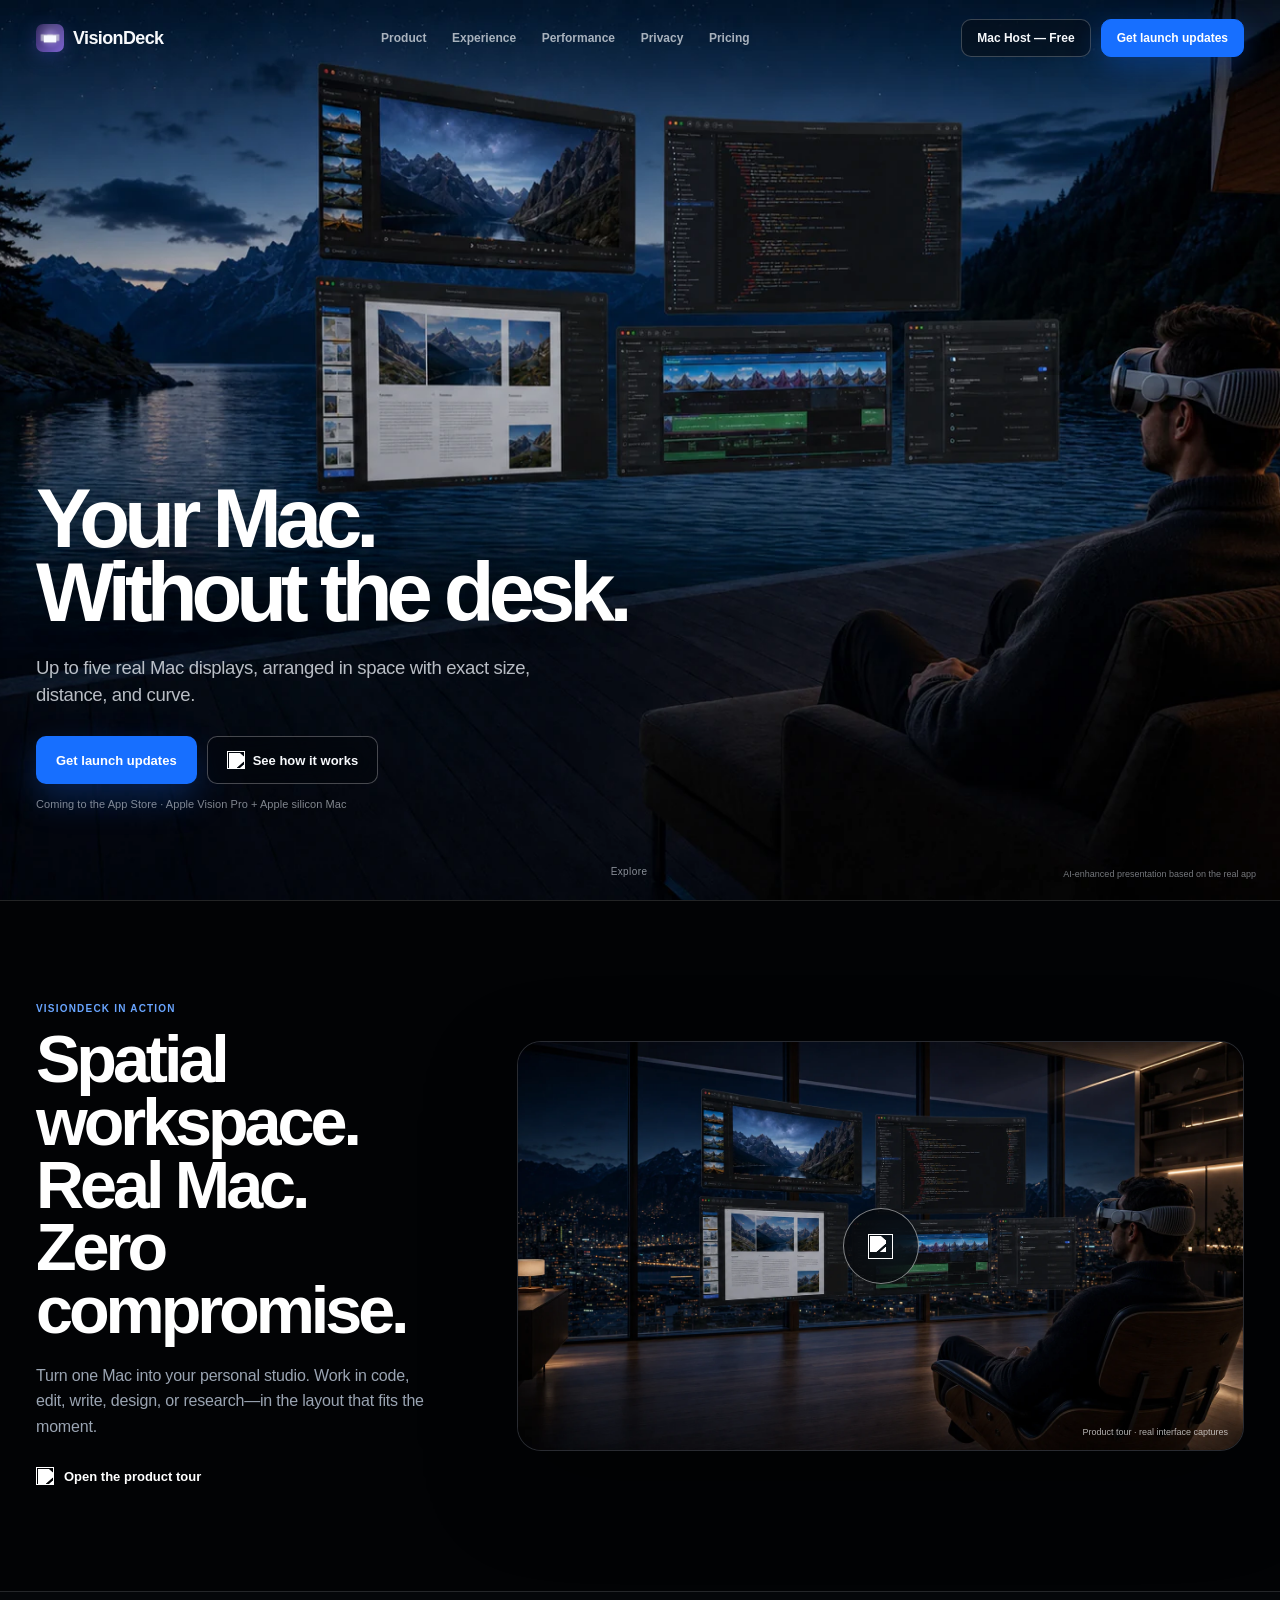
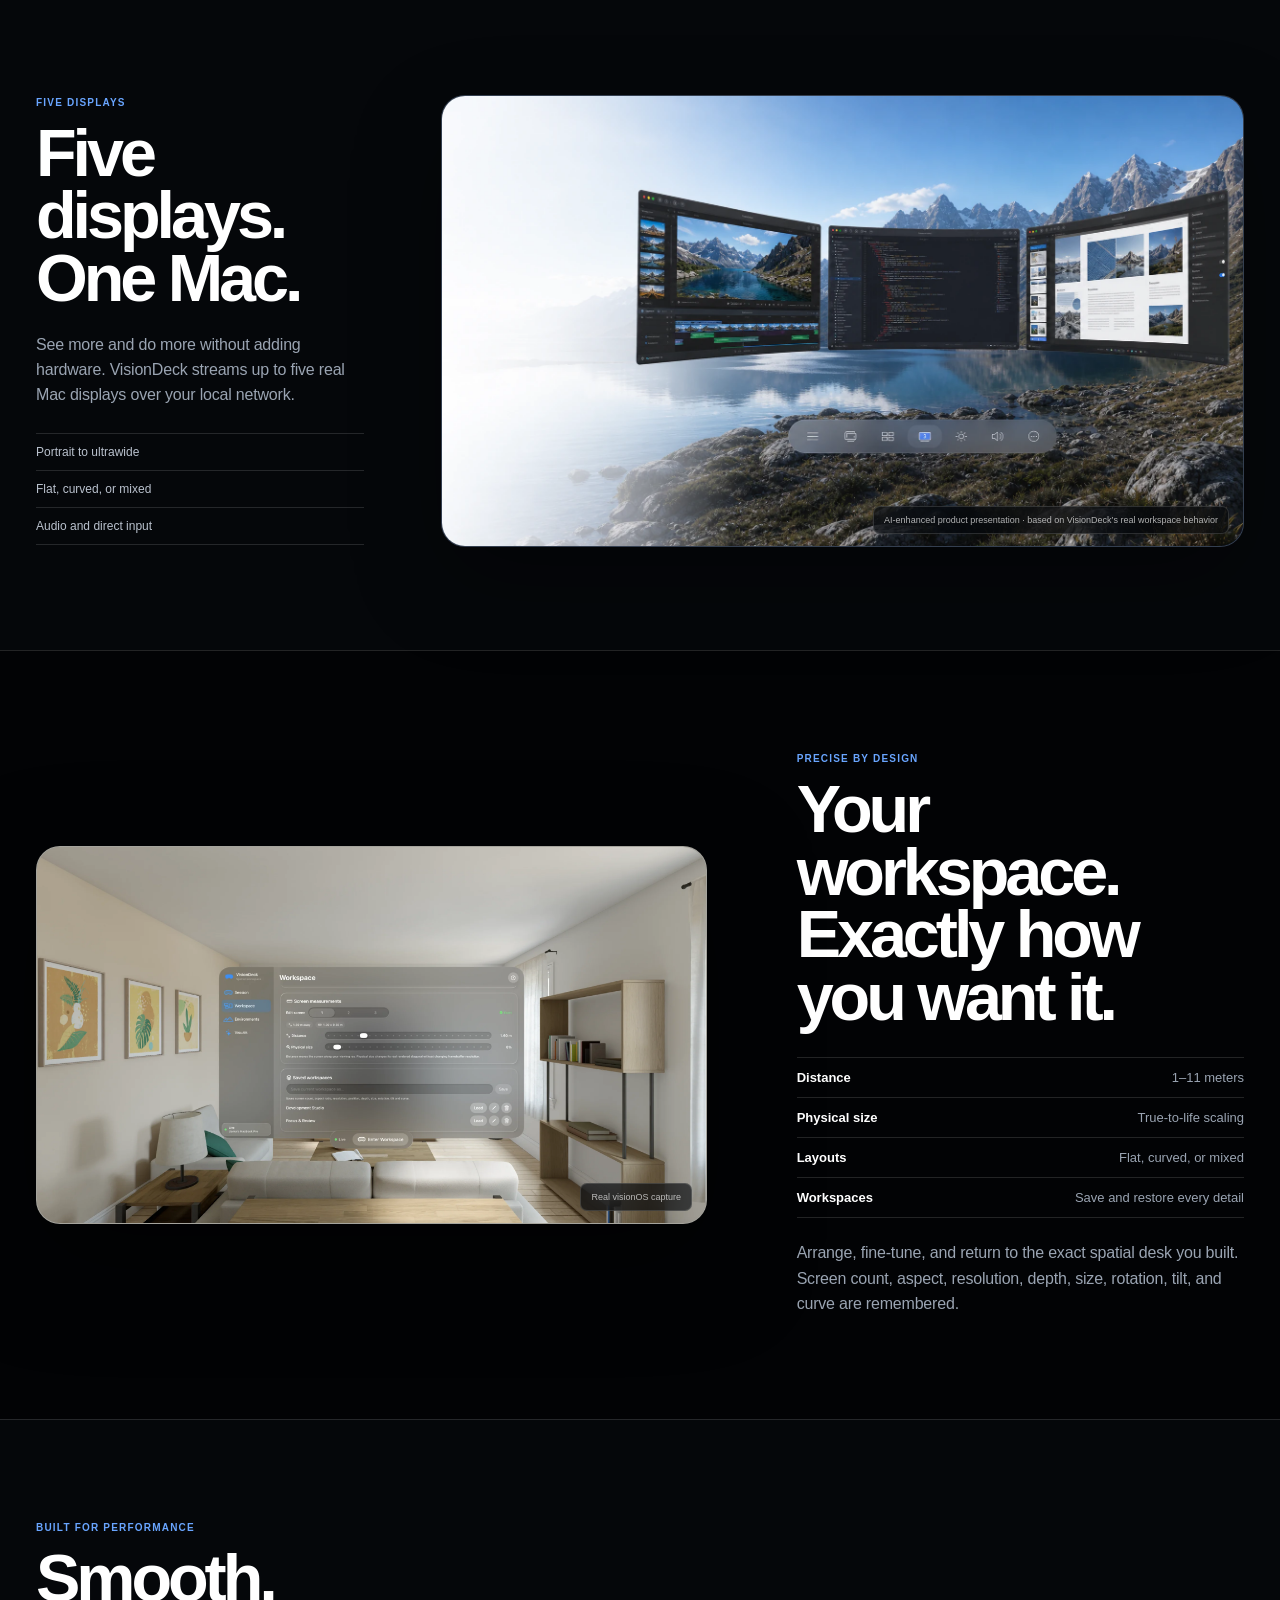
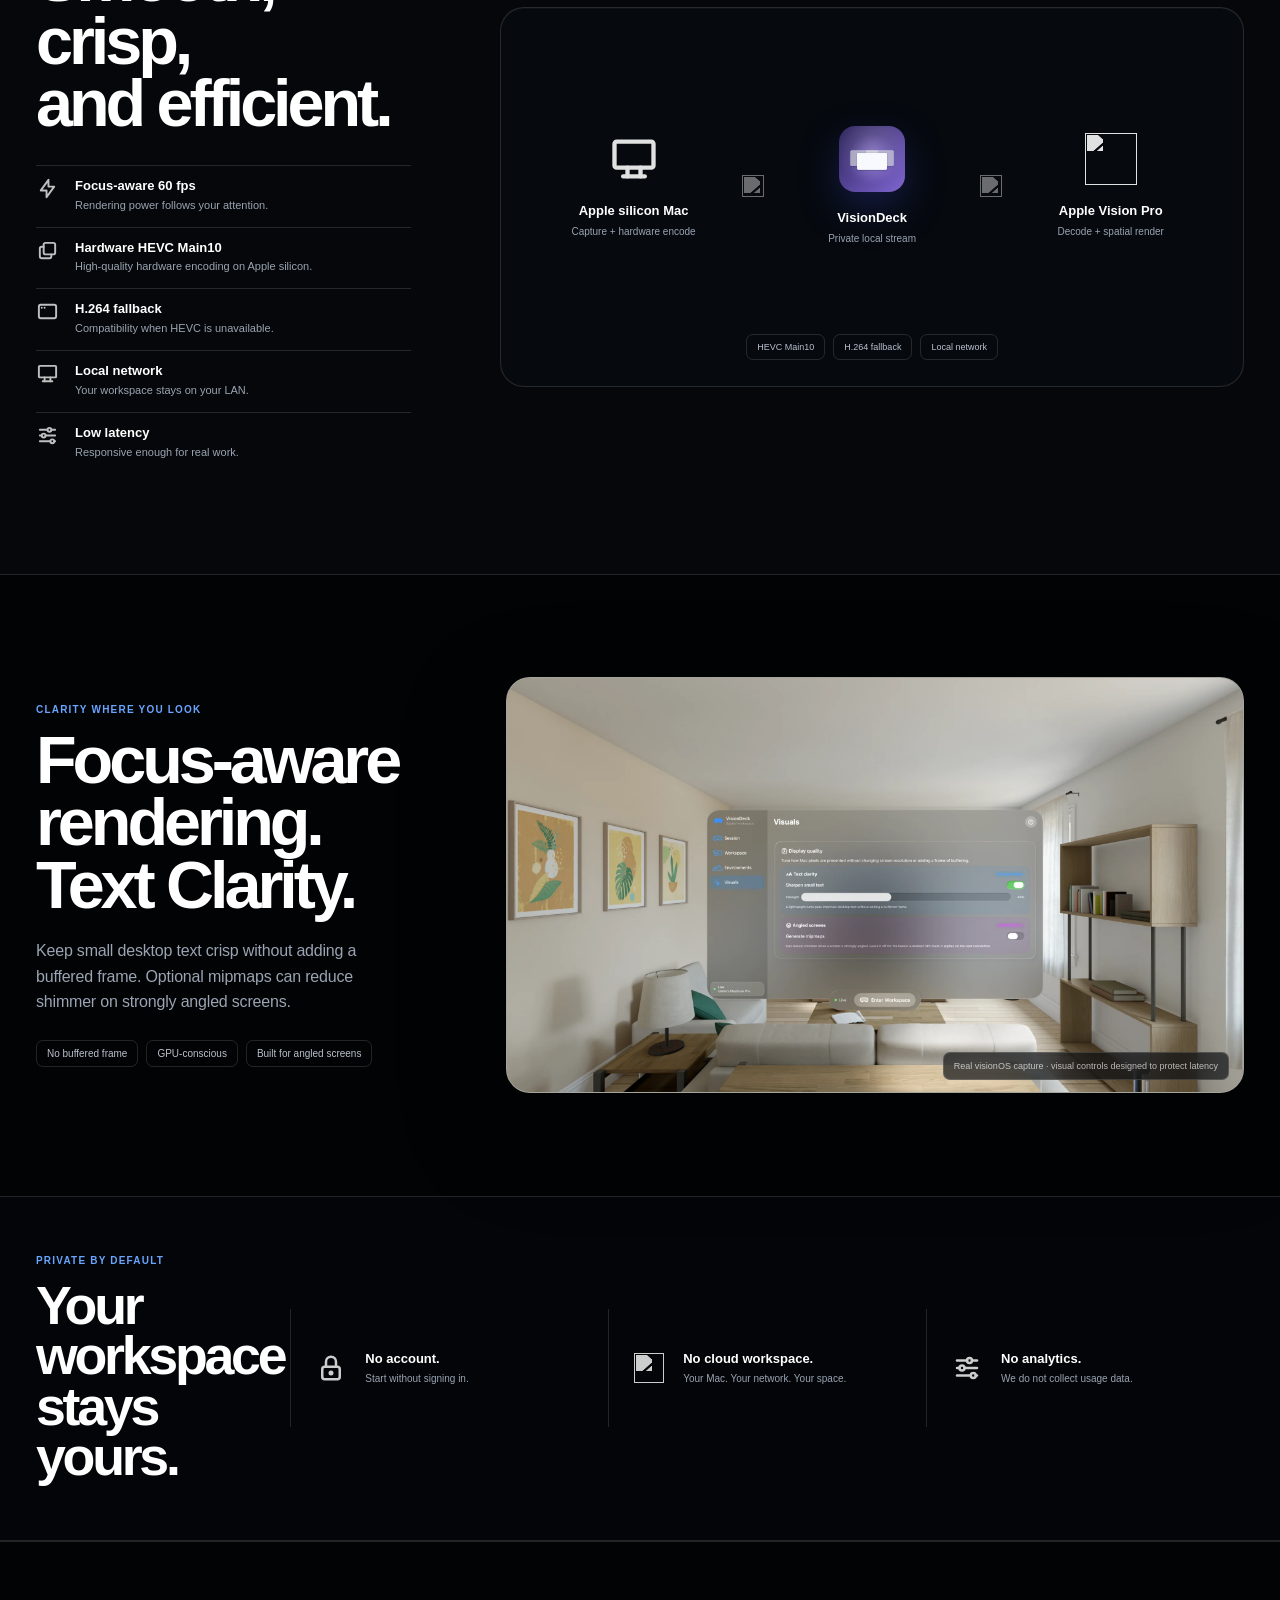
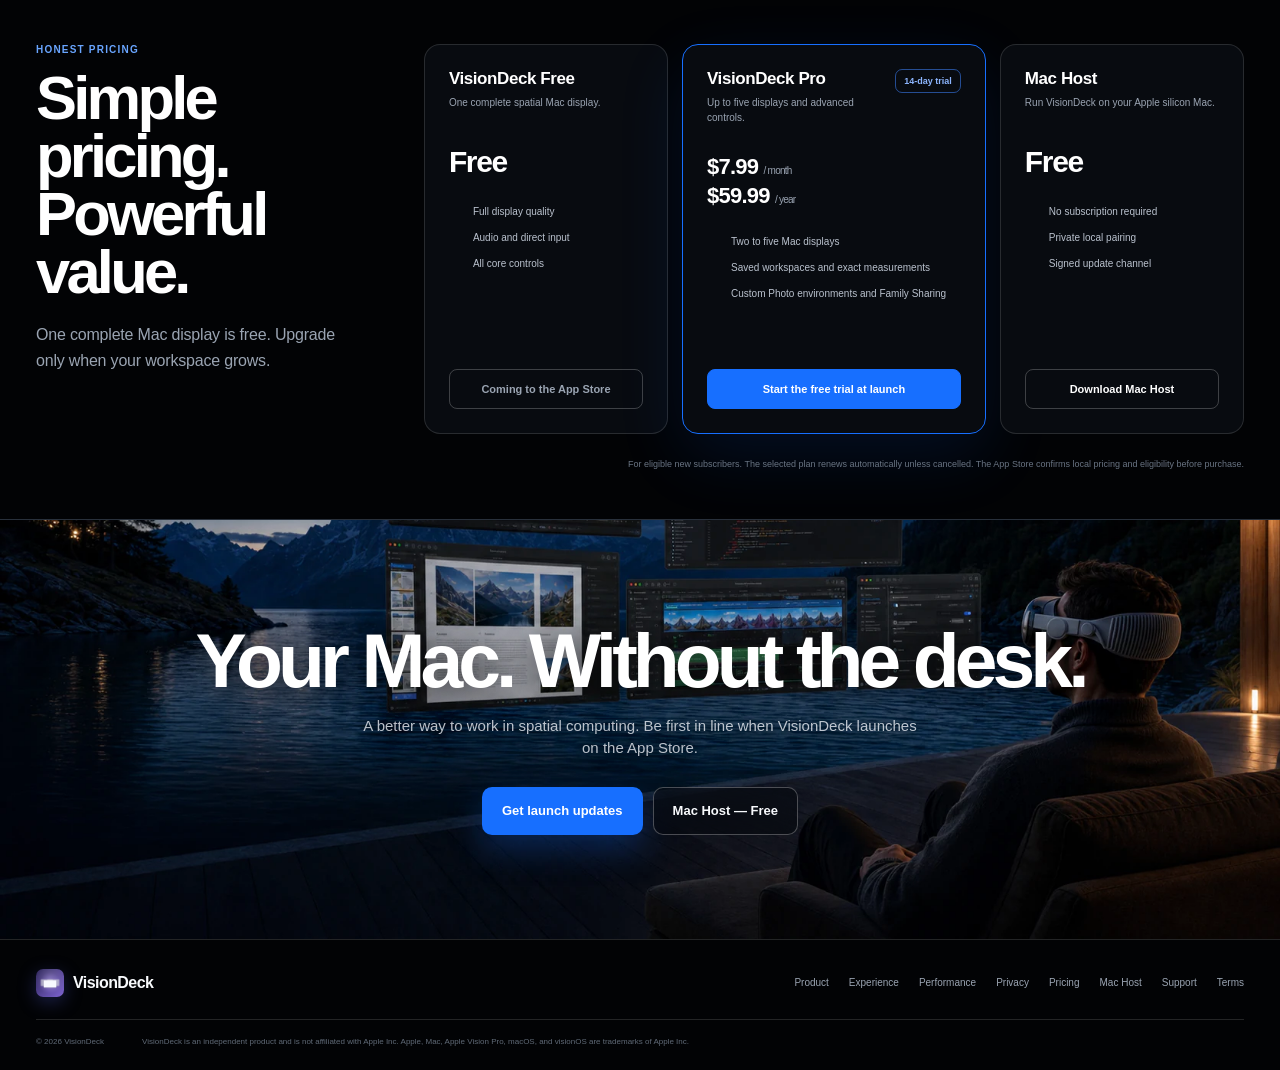
==== commit dcf4302f: "Launch cinematic VisionDeck marketing redesign" ====
--- a/index.html
+++ b/index.html
@@ -3,17 +3,17 @@
 <head>
   <meta charset="utf-8">
   <meta name="viewport" content="width=device-width, initial-scale=1">
-  <meta name="theme-color" content="#ffffff">
-  <title>VisionDeck — Your Mac. Beyond the desk.</title>
-  <meta name="description" content="VisionDeck brings up to five real Mac displays into Apple Vision Pro with private local streaming, spatial layouts, precise screen measurements, and saved workspaces.">
-  <meta property="og:title" content="VisionDeck — Your Mac. Beyond the desk.">
-  <meta property="og:description" content="A private spatial multi-display workspace for your Mac and Apple Vision Pro.">
-  <meta property="og:image" content="assets/product/visiondeck-hero-ai.webp">
+  <meta name="theme-color" content="#03060b">
+  <title>VisionDeck — Your Mac. Without the desk.</title>
+  <meta name="description" content="VisionDeck brings up to five real Mac displays into Apple Vision Pro with exact spatial control, focus-aware clarity, private local streaming, and low latency.">
+  <meta property="og:title" content="VisionDeck — Your Mac. Without the desk.">
+  <meta property="og:description" content="Up to five real Mac displays, arranged in space with exact size, distance, and curve.">
+  <meta property="og:image" content="assets/product/visiondeck-spatial-cinema-hero-2026.webp">
   <meta property="og:type" content="website">
   <link rel="icon" href="assets/brand/visiondeck-app-icon.png" type="image/png">
-  <link rel="preload" href="assets/product/visiondeck-hero-ai.webp" as="image" type="image/webp" fetchpriority="high">
-  <link rel="stylesheet" href="site.css?v=20260718-3">
-  <script defer src="site.js?v=20260718-3"></script>
+  <link rel="preload" href="assets/product/visiondeck-spatial-cinema-hero-2026.webp" as="image" type="image/webp" fetchpriority="high">
+  <link rel="stylesheet" href="site.css?v=20260718-6">
+  <script defer src="site.js?v=20260718-6"></script>
   <script type="application/ld+json">
   {
     "@context": "https://schema.org",
@@ -32,7 +32,7 @@
   <header class="site-header" data-header>
     <div class="nav-shell">
       <a class="brand" href="#top" aria-label="VisionDeck home">
-        <img src="assets/brand/visiondeck-app-icon.png" alt="" width="32" height="32">
+        <img src="assets/brand/visiondeck-app-icon.png" alt="" width="30" height="30">
         <span>VisionDeck</span>
       </a>
 
@@ -43,250 +43,225 @@
       </button>
 
       <nav class="site-nav" id="site-nav" aria-label="Primary" data-nav>
-        <a href="#product">Product</a>
-        <a href="#workspaces">Workspaces</a>
-        <a href="#quality">Quality</a>
-        <a href="#pricing">Pricing</a>
-        <a href="#privacy">Privacy</a>
-        <a href="support.html">Support</a>
-        <a class="nav-download" href="downloads.html">Download Mac Host</a>
+        <div class="nav-links">
+          <a href="#product">Product</a>
+          <a href="#experience">Experience</a>
+          <a href="#performance">Performance</a>
+          <a href="#privacy">Privacy</a>
+          <a href="#pricing">Pricing</a>
+        </div>
+        <div class="nav-actions">
+          <a class="nav-host" href="downloads.html">Mac Host — Free</a>
+          <a class="nav-primary" href="https://github.com/in16guus/visiondeck-releases/releases" target="_blank" rel="noreferrer">Get launch updates</a>
+        </div>
       </nav>
     </div>
   </header>
 
   <main id="main">
     <section class="hero" id="top" aria-labelledby="hero-title">
-      <div class="hero-shell page-shell">
+      <img class="hero-image" src="assets/product/visiondeck-spatial-cinema-hero-2026.webp" alt="A professional using Apple Vision Pro with five Mac displays arranged above an alpine lake at night" width="1672" height="941" fetchpriority="high">
+      <div class="page-shell hero-layout">
         <div class="hero-copy">
-          <h1 id="hero-title">Your Mac.<br>Beyond the desk.</h1>
-          <p>Up to five real Mac displays, placed anywhere around you. Fast, private, and built for Apple Vision Pro.</p>
+          <h1 id="hero-title">Your Mac.<br>Without the desk.</h1>
+          <p>Up to five real Mac displays, arranged in space with exact size, distance, and curve.</p>
           <div class="hero-actions">
-            <a class="button button-primary" href="downloads.html">
-              <img src="assets/icons/download.svg" alt="" width="19" height="19">
-              Download Mac Host
+            <a class="button button-primary" href="https://github.com/in16guus/visiondeck-releases/releases" target="_blank" rel="noreferrer">Get launch updates</a>
+            <a class="button button-ghost" href="#experience">
+              <img src="assets/icons/arrow-right.svg" alt="" width="18" height="18">
+              See how it works
             </a>
-            <span class="button button-secondary button-disabled" aria-label="VisionDeck for Vision Pro is coming to the App Store">Coming to the App Store</span>
           </div>
-          <p class="hero-note">Apple silicon Mac · Apple Vision Pro · Local network</p>
-        </div>
-
-        <figure class="hero-media" data-hero-media>
-          <img src="assets/product/visiondeck-hero-ai.webp" alt="Three Mac displays arranged in a curved VisionDeck workspace above an alpine lake" width="1672" height="941" fetchpriority="high">
-          <figcaption><span aria-hidden="true"></span> AI-enhanced presentation based on the real app</figcaption>
+          <p class="hero-note">Coming to the App Store · Apple Vision Pro + Apple silicon Mac</p>
+        </div>
+      </div>
+      <p class="hero-disclosure">AI-enhanced presentation based on the real app</p>
+      <a class="hero-scroll" href="#experience" aria-label="Continue to the VisionDeck experience">
+        <span>Explore</span>
+        <img src="assets/icons/arrow-right.svg" alt="" width="16" height="16">
+      </a>
+    </section>
+
+    <section class="film-section section-dark" id="experience" aria-labelledby="film-title">
+      <div class="page-shell film-layout">
+        <div class="film-copy reveal">
+          <p class="section-label">VisionDeck in action</p>
+          <h2 id="film-title">Spatial workspace.<br>Real Mac.<br>Zero compromise.</h2>
+          <p>Turn one Mac into your personal studio. Work in code, edit, write, design, or research—in the layout that fits the moment.</p>
+          <button class="text-action" type="button" data-tour-open>
+            <img src="assets/icons/arrow-right.svg" alt="" width="17" height="17">
+            Open the product tour
+          </button>
+        </div>
+
+        <button class="film-media reveal" type="button" data-tour-open aria-label="Open the VisionDeck product tour">
+          <img src="assets/product/visiondeck-spatial-cinema-film-2026.webp" alt="Five spatial Mac displays in a night studio with a professional using Apple Vision Pro" width="1672" height="941" loading="lazy">
+          <span class="film-control"><img src="assets/icons/arrow-right.svg" alt="" width="24" height="24"></span>
+          <span class="film-caption">Product tour · real interface captures</span>
+        </button>
+      </div>
+    </section>
+
+    <section class="display-section section-dark" id="product" aria-labelledby="display-title">
+      <div class="page-shell display-layout">
+        <div class="display-copy reveal">
+          <p class="section-label">Five displays</p>
+          <h2 id="display-title">Five displays.<br>One Mac.</h2>
+          <p>See more and do more without adding hardware. VisionDeck streams up to five real Mac displays over your local network.</p>
+          <ul class="quiet-list">
+            <li>Portrait to ultrawide</li>
+            <li>Flat, curved, or mixed</li>
+            <li>Audio and direct input</li>
+          </ul>
+        </div>
+
+        <figure class="cinema-frame reveal">
+          <img src="assets/product/visiondeck-hero-ai.webp" alt="Five Mac workspaces arranged in a curved spatial layout above an alpine lake" width="1672" height="941" loading="lazy">
+          <figcaption>AI-enhanced product presentation · based on VisionDeck’s real workspace behavior</figcaption>
         </figure>
       </div>
     </section>
 
-    <section class="capability-section" id="product" aria-labelledby="capability-title">
-      <div class="page-shell capability-layout">
-        <div class="capability-heading reveal">
-          <h2 id="capability-title">One Mac. Up to five real displays.</h2>
-          <p>Arrange displays exactly how you think.</p>
-        </div>
-
-        <div class="capability-rail" aria-label="Workspace capabilities">
-          <article class="capability-item reveal">
-            <img src="assets/icons/device-desktop.svg" alt="" width="40" height="40">
-            <div><h3>Up to 5 displays</h3><p>Real Mac screens.</p></div>
-          </article>
-          <article class="capability-item reveal">
-            <img src="assets/icons/aspect-ratio.svg" alt="" width="40" height="40">
-            <div><h3>Flat, curved, or mixed</h3><p>Shape your space.</p></div>
-          </article>
-          <article class="capability-item reveal">
-            <img src="assets/icons/device-mobile.svg" alt="" width="40" height="40">
-            <div><h3>Portrait to ultrawide</h3><p>Any orientation.</p></div>
-          </article>
-        </div>
-      </div>
-    </section>
-
-    <section class="precision-section section" id="workspaces" aria-labelledby="precision-title">
-      <div class="page-shell precision-layout">
-        <div class="precision-copy reveal">
-          <p class="section-label">Workspace control</p>
-          <h2 id="precision-title">Measure with precision.</h2>
-          <p>Place every screen where it feels natural, then refine its exact distance and rendered physical size. Screen measurements update live as you shape the workspace.</p>
-          <dl class="precision-facts">
-            <div><dt>Distance</dt><dd>1.00 m to 11.00 m</dd></div>
-            <div><dt>Physical size</dt><dd>Matched by real diagonal</dd></div>
-            <div><dt>Layouts</dt><dd>Flat, Curved, or Mixed</dd></div>
+    <section class="workspace-section section-dark" aria-labelledby="workspace-title">
+      <div class="page-shell workspace-layout">
+        <figure class="app-window app-window-dark reveal">
+          <img src="assets/product/visiondeck-workspace-measurements-2026.webp" alt="VisionDeck Workspace settings with exact distance, physical size, layout, and saved workspace controls" width="2400" height="1350" loading="lazy">
+          <figcaption>Real visionOS capture</figcaption>
+        </figure>
+
+        <div class="workspace-copy reveal">
+          <p class="section-label">Precise by design</p>
+          <h2 id="workspace-title">Your workspace.<br>Exactly how you want it.</h2>
+          <dl class="workspace-facts">
+            <div><dt>Distance</dt><dd>1–11 meters</dd></div>
+            <div><dt>Physical size</dt><dd>True-to-life scaling</dd></div>
+            <div><dt>Layouts</dt><dd>Flat, curved, or mixed</dd></div>
+            <div><dt>Workspaces</dt><dd>Save and restore every detail</dd></div>
           </dl>
-        </div>
-
-        <figure class="app-capture precision-capture reveal">
-          <img src="assets/product/visiondeck-workspace-measurements-2026.webp" alt="VisionDeck Workspace screen with exact distance, physical size, and saved workspace controls" width="2400" height="1350" loading="lazy">
-          <figcaption>Real visionOS capture · exact screen measurements with VisionDeck Pro</figcaption>
-        </figure>
-      </div>
-    </section>
-
-    <section class="environment-section" aria-labelledby="environment-title">
-      <div class="environment-stage" data-environment-stage>
-        <img src="assets/product/visiondeck-lifestyle-ai.webp" alt="A professional using Apple Vision Pro at a desk overlooking an alpine lake" width="1672" height="941" loading="lazy" data-environment-image>
-      </div>
-      <div class="environment-shade" aria-hidden="true"></div>
-
-      <div class="page-shell environment-layout">
-        <div class="environment-copy reveal">
-          <p class="section-label">Focus your space</p>
-          <h2 id="environment-title">Set the scene.</h2>
-          <p>Keep your real desk in view, stay inside an Apple environment, or bring a 360° Custom Photo with you.</p>
-          <p class="environment-status" aria-live="polite" data-environment-status>Focused work · AI editorial scene</p>
-        </div>
-
-        <div class="environment-options reveal" role="tablist" aria-label="Environment presentation examples">
-          <button class="environment-option is-active" type="button" role="tab" aria-selected="true"
-            data-environment="assets/product/visiondeck-lifestyle-ai.webp"
-            data-environment-alt="A professional using Apple Vision Pro at a desk overlooking an alpine lake"
-            data-environment-caption="Focused work · AI editorial scene">
-            <img src="assets/product/visiondeck-lifestyle-ai.webp" alt="" width="140" height="84" loading="lazy">
-            <span>Focus</span>
-          </button>
-          <button class="environment-option" type="button" role="tab" aria-selected="false"
-            data-environment="assets/product/visiondeck-hero-ai.webp"
-            data-environment-alt="A curved VisionDeck display workspace in an alpine environment"
-            data-environment-caption="Spatial escape · AI-enhanced product presentation">
-            <img src="assets/product/visiondeck-hero-ai.webp" alt="" width="140" height="84" loading="lazy">
-            <span>Spatial</span>
-          </button>
-          <button class="environment-option" type="button" role="tab" aria-selected="false"
-            data-environment="assets/product/visiondeck-environments-2026.webp"
-            data-environment-alt="Real VisionDeck Environments screen with Apple Environment and Custom Photo options"
-            data-environment-caption="Environment controls · real visionOS capture">
-            <img src="assets/product/visiondeck-environments-2026.webp" alt="" width="140" height="84" loading="lazy">
-            <span>Controls</span>
-          </button>
-        </div>
-      </div>
-    </section>
-
-    <section class="workspace-story section" aria-labelledby="workspace-story-title">
-      <div class="page-shell story-layout">
-        <figure class="app-capture story-capture reveal">
-          <img src="assets/product/visiondeck-workspace-overview-2026.webp" alt="VisionDeck Workspace screen with screen measurements and saved workspace profiles" width="2400" height="1350" loading="lazy">
-          <figcaption>Real VisionDeck workspace · saved layouts restore the complete spatial desk</figcaption>
-        </figure>
-        <div class="story-copy reveal">
-          <p class="section-label">Saved workspaces</p>
-          <h2 id="workspace-story-title">Save, switch,<br>get back to work.</h2>
-          <p>Save the complete setup—screen count, aspect ratio, resolution, position, depth, size, rotation, tilt, and curve. Return to it with one tap.</p>
-          <ul class="check-list">
-            <li><img src="assets/icons/check.svg" alt="" width="18" height="18">Profiles sync directly between Mac and Vision Pro</li>
-            <li><img src="assets/icons/check.svg" alt="" width="18" height="18">Built-in starting layouts stay flexible</li>
-            <li><img src="assets/icons/check.svg" alt="" width="18" height="18">Physical displays remain visible by default</li>
+          <p>Arrange, fine-tune, and return to the exact spatial desk you built. Screen count, aspect, resolution, depth, size, rotation, tilt, and curve are remembered.</p>
+        </div>
+      </div>
+    </section>
+
+    <section class="performance-section section-dark" id="performance" aria-labelledby="performance-title">
+      <div class="page-shell performance-layout">
+        <div class="performance-copy reveal">
+          <p class="section-label">Built for performance</p>
+          <h2 id="performance-title">Smooth, crisp,<br>and efficient.</h2>
+          <ul class="performance-list">
+            <li><img src="assets/icons/bolt.svg" alt="" width="24" height="24"><span><strong>Focus-aware 60 fps</strong>Rendering power follows your attention.</span></li>
+            <li><img src="assets/icons/layers-subtract.svg" alt="" width="24" height="24"><span><strong>Hardware HEVC Main10</strong>High-quality hardware encoding on Apple silicon.</span></li>
+            <li><img src="assets/icons/app-window.svg" alt="" width="24" height="24"><span><strong>H.264 fallback</strong>Compatibility when HEVC is unavailable.</span></li>
+            <li><img src="assets/icons/device-desktop.svg" alt="" width="24" height="24"><span><strong>Local network</strong>Your workspace stays on your LAN.</span></li>
+            <li><img src="assets/icons/adjustments-horizontal.svg" alt="" width="24" height="24"><span><strong>Low latency</strong>Responsive enough for real work.</span></li>
           </ul>
         </div>
-      </div>
-    </section>
-
-    <section class="quality-section section" id="quality" aria-labelledby="quality-title">
-      <div class="page-shell quality-layout">
-        <div class="quality-copy reveal">
-          <p class="section-label">Visual clarity</p>
-          <h2 id="quality-title">See every pixel.<br>Feel every frame.</h2>
-          <p>Sharpen small desktop text without adding a buffered frame. Optional mipmaps can reduce shimmer on strongly angled screens.</p>
-          <div class="quality-signals" aria-label="Display quality behavior">
-            <span>Text clarity</span><span>Angled screens</span><span>Focus-aware quality</span>
+
+        <div class="performance-route reveal" aria-label="VisionDeck local streaming route">
+          <div class="route-node">
+            <img src="assets/icons/device-desktop.svg" alt="" width="52" height="52">
+            <strong>Apple silicon Mac</strong>
+            <span>Capture + hardware encode</span>
           </div>
-        </div>
-
-        <figure class="app-capture quality-capture reveal">
-          <img src="assets/product/visiondeck-visuals-2026.webp" alt="VisionDeck Visuals screen with Text clarity and Angled screens settings" width="2400" height="1350" loading="lazy">
+          <img class="route-arrow" src="assets/icons/arrow-right.svg" alt="" width="24" height="24">
+          <div class="route-node route-node-brand">
+            <img src="assets/brand/visiondeck-app-icon.png" alt="" width="64" height="64">
+            <strong>VisionDeck</strong>
+            <span>Private local stream</span>
+          </div>
+          <img class="route-arrow" src="assets/icons/arrow-right.svg" alt="" width="24" height="24">
+          <div class="route-node">
+            <img src="assets/icons/device-mobile.svg" alt="" width="52" height="52">
+            <strong>Apple Vision Pro</strong>
+            <span>Decode + spatial render</span>
+          </div>
+          <div class="route-meta"><span>HEVC Main10</span><span>H.264 fallback</span><span>Local network</span></div>
+        </div>
+      </div>
+    </section>
+
+    <section class="clarity-section section-dark" aria-labelledby="clarity-title">
+      <div class="page-shell clarity-layout">
+        <div class="clarity-copy reveal">
+          <p class="section-label">Clarity where you look</p>
+          <h2 id="clarity-title">Focus-aware rendering.<br>Text Clarity.</h2>
+          <p>Keep small desktop text crisp without adding a buffered frame. Optional mipmaps can reduce shimmer on strongly angled screens.</p>
+          <div class="clarity-signals"><span>No buffered frame</span><span>GPU-conscious</span><span>Built for angled screens</span></div>
+        </div>
+
+        <figure class="app-window reveal">
+          <img src="assets/product/visiondeck-visuals-2026.webp" alt="VisionDeck Visuals settings with Text Clarity and Angled screens controls" width="2400" height="1350" loading="lazy">
           <figcaption>Real visionOS capture · visual controls designed to protect latency</figcaption>
         </figure>
       </div>
     </section>
 
-    <section class="privacy-band" id="privacy" aria-labelledby="privacy-title">
+    <section class="privacy-section" id="privacy" aria-labelledby="privacy-title">
       <div class="page-shell privacy-layout">
         <div class="privacy-heading reveal">
-          <p class="section-label">Why local</p>
-          <h2 id="privacy-title">Fast. Private. Yours.</h2>
-        </div>
-        <div class="privacy-proofs">
-          <article class="reveal">
-            <img src="assets/icons/bolt.svg" alt="" width="34" height="34">
-            <div><h3>Low latency</h3><p>Hardware HEVC with H.264 fallback, streamed over your local network.</p></div>
-          </article>
-          <article class="reveal">
-            <img src="assets/icons/lock.svg" alt="" width="34" height="34">
-            <div><h3>Private by default</h3><p>No account, no cloud workspace, and no analytics.</p></div>
-          </article>
-          <article class="reveal">
-            <img src="assets/icons/shield-check.svg" alt="" width="34" height="34">
-            <div><h3>You stay in control</h3><p>Pair explicitly, choose when to connect, and keep your work on your network.</p></div>
-          </article>
-        </div>
-      </div>
-    </section>
-
-    <section class="setup-section section" aria-labelledby="setup-title">
-      <div class="page-shell setup-layout">
-        <div class="setup-heading reveal">
-          <p class="section-label">How it works</p>
-          <h2 id="setup-title">Three simple steps.</h2>
-        </div>
-        <ol class="setup-steps">
-          <li class="reveal">
-            <span class="step-number">1</span>
-            <img src="assets/icons/device-desktop.svg" alt="" width="34" height="34">
-            <div><h3>Download</h3><p>Install the free VisionDeck Mac Host on your Apple silicon Mac.</p><a href="downloads.html">Download Mac Host <img src="assets/icons/arrow-right.svg" alt="" width="16" height="16"></a></div>
-          </li>
-          <li class="reveal">
-            <span class="step-number">2</span>
-            <img src="assets/icons/app-window.svg" alt="" width="34" height="34">
-            <div><h3>Connect</h3><p>Open VisionDeck on Apple Vision Pro and pair once on your local network.</p></div>
-          </li>
-          <li class="reveal">
-            <span class="step-number">3</span>
-            <img src="assets/icons/adjustments-horizontal.svg" alt="" width="34" height="34">
-            <div><h3>Arrange</h3><p>Enter the workspace and place up to five real Mac displays.</p></div>
-          </li>
-        </ol>
-      </div>
-    </section>
-
-    <section class="pricing-section section" id="pricing" aria-labelledby="pricing-title">
+          <p class="section-label">Private by default</p>
+          <h2 id="privacy-title">Your workspace<br>stays yours.</h2>
+        </div>
+        <div class="privacy-proof reveal"><img src="assets/icons/lock.svg" alt="" width="32" height="32"><div><strong>No account.</strong><span>Start without signing in.</span></div></div>
+        <div class="privacy-proof reveal"><img src="assets/icons/shield-check.svg" alt="" width="32" height="32"><div><strong>No cloud workspace.</strong><span>Your Mac. Your network. Your space.</span></div></div>
+        <div class="privacy-proof reveal"><img src="assets/icons/adjustments-horizontal.svg" alt="" width="32" height="32"><div><strong>No analytics.</strong><span>We do not collect usage data.</span></div></div>
+      </div>
+    </section>
+
+    <section class="pricing-section section-dark" id="pricing" aria-labelledby="pricing-title">
       <div class="page-shell pricing-layout">
         <div class="pricing-heading reveal">
-          <p class="section-label">Pricing</p>
-          <h2 id="pricing-title">Simple pricing.<br>Built for power users.</h2>
-          <p>One complete Mac display is always free. Pro adds larger workspaces and reusable spatial setups.</p>
+          <p class="section-label">Honest pricing</p>
+          <h2 id="pricing-title">Simple pricing.<br>Powerful value.</h2>
+          <p>One complete Mac display is free. Upgrade only when your workspace grows.</p>
         </div>
 
         <div class="pricing-plans">
           <article class="price-plan reveal">
-            <header><div><h3>Free</h3><p>Everything needed for a focused spatial desk.</p></div><strong>$0</strong></header>
+            <div><h3>VisionDeck Free</h3><p>One complete spatial Mac display.</p></div>
+            <strong class="price">Free</strong>
             <ul>
-              <li><img src="assets/icons/check.svg" alt="" width="17" height="17">One complete Mac display</li>
-              <li><img src="assets/icons/check.svg" alt="" width="17" height="17">Full quality, audio, and direct input</li>
-              <li><img src="assets/icons/check.svg" alt="" width="17" height="17">All arrangement and visual controls</li>
+              <li><img src="assets/icons/check.svg" alt="" width="16" height="16">Full display quality</li>
+              <li><img src="assets/icons/check.svg" alt="" width="16" height="16">Audio and direct input</li>
+              <li><img src="assets/icons/check.svg" alt="" width="16" height="16">All core controls</li>
             </ul>
-            <span class="plan-note">Free forever</span>
+            <span class="plan-action plan-action-muted">Coming to the App Store</span>
           </article>
 
           <article class="price-plan price-plan-pro reveal">
-            <header><div><h3>Pro</h3><p>For multi-display work and reusable setups.</p></div><strong>14 days free</strong></header>
+            <div class="plan-title-row"><div><h3>VisionDeck Pro</h3><p>Up to five displays and advanced controls.</p></div><span>14-day trial</span></div>
+            <div class="price-stack"><strong>$7.99 <small>/ month</small></strong><strong>$59.99 <small>/ year</small></strong></div>
             <ul>
-              <li><img src="assets/icons/check.svg" alt="" width="17" height="17">Two to five Mac displays</li>
-              <li><img src="assets/icons/check.svg" alt="" width="17" height="17">Saved workspaces and exact measurements</li>
-              <li><img src="assets/icons/check.svg" alt="" width="17" height="17">Custom Photo environments and Family Sharing</li>
+              <li><img src="assets/icons/check.svg" alt="" width="16" height="16">Two to five Mac displays</li>
+              <li><img src="assets/icons/check.svg" alt="" width="16" height="16">Saved workspaces and exact measurements</li>
+              <li><img src="assets/icons/check.svg" alt="" width="16" height="16">Custom Photo environments and Family Sharing</li>
             </ul>
-            <div class="plan-prices"><span><strong>$7.99</strong> / month</span><span><strong>$59.99</strong> / year</span></div>
+            <span class="plan-action plan-action-primary">Start the free trial at launch</span>
           </article>
+
+          <article class="price-plan reveal">
+            <div><h3>Mac Host</h3><p>Run VisionDeck on your Apple silicon Mac.</p></div>
+            <strong class="price">Free</strong>
+            <ul>
+              <li><img src="assets/icons/check.svg" alt="" width="16" height="16">No subscription required</li>
+              <li><img src="assets/icons/check.svg" alt="" width="16" height="16">Private local pairing</li>
+              <li><img src="assets/icons/check.svg" alt="" width="16" height="16">Signed update channel</li>
+            </ul>
+            <a class="plan-action" href="downloads.html">Download Mac Host</a>
+          </article>
         </div>
       </div>
       <p class="pricing-legal page-shell">For eligible new subscribers. The selected plan renews automatically unless cancelled. The App Store confirms local pricing and eligibility before purchase.</p>
     </section>
 
     <section class="closing-section" aria-labelledby="closing-title">
+      <div class="closing-media" aria-hidden="true"><img src="assets/product/visiondeck-spatial-cinema-hero-2026.webp" alt="" width="1672" height="941" loading="lazy"></div>
       <div class="page-shell closing-layout reveal">
-        <div><h2 id="closing-title">Your Mac.<br>Beyond the desk.</h2><p>Ready when you are.</p></div>
+        <h2 id="closing-title">Your Mac. Without the desk.</h2>
+        <p>A better way to work in spatial computing. Be first in line when VisionDeck launches on the App Store.</p>
         <div class="closing-actions">
-          <a class="button button-light" href="downloads.html"><img src="assets/icons/download.svg" alt="" width="19" height="19">Download Mac Host</a>
-          <span class="button button-white button-disabled">Coming to the App Store</span>
-          <small>Apple silicon Mac · Apple Vision Pro · Local network</small>
+          <a class="button button-primary" href="https://github.com/in16guus/visiondeck-releases/releases" target="_blank" rel="noreferrer">Get launch updates</a>
+          <a class="button button-ghost" href="downloads.html">Mac Host — Free</a>
         </div>
       </div>
     </section>
@@ -295,14 +270,56 @@
   <footer class="site-footer">
     <div class="page-shell footer-main">
       <a class="brand brand-on-dark" href="#top" aria-label="VisionDeck home">
-        <img src="assets/brand/visiondeck-app-icon.png" alt="" width="32" height="32">
+        <img src="assets/brand/visiondeck-app-icon.png" alt="" width="30" height="30">
         <span>VisionDeck</span>
       </a>
       <nav aria-label="Footer">
-        <a href="#product">Product</a><a href="#workspaces">Workspaces</a><a href="#quality">Quality</a><a href="#pricing">Pricing</a><a href="privacy.html">Privacy</a><a href="support.html">Support</a><a href="terms.html">Terms</a><a href="release-notes.html">Release notes</a>
+        <a href="#product">Product</a>
+        <a href="#experience">Experience</a>
+        <a href="#performance">Performance</a>
+        <a href="#privacy">Privacy</a>
+        <a href="#pricing">Pricing</a>
+        <a href="downloads.html">Mac Host</a>
+        <a href="support.html">Support</a>
+        <a href="terms.html">Terms</a>
       </nav>
     </div>
-    <div class="page-shell footer-legal"><span>© 2026 VisionDeck</span><span>VisionDeck is an independent product and is not affiliated with Apple Inc. Apple, Mac, Apple Vision Pro, macOS, and visionOS are trademarks of Apple Inc.</span></div>
+    <div class="page-shell footer-legal">
+      <span>© 2026 VisionDeck</span>
+      <span>VisionDeck is an independent product and is not affiliated with Apple Inc. Apple, Mac, Apple Vision Pro, macOS, and visionOS are trademarks of Apple Inc.</span>
+    </div>
   </footer>
+
+  <dialog class="product-tour" data-tour-dialog aria-labelledby="tour-title">
+    <div class="tour-shell">
+      <header>
+        <div><span>VisionDeck product tour</span><h2 id="tour-title">The real app, feature by feature.</h2></div>
+        <button class="tour-close" type="button" data-tour-close aria-label="Close product tour"><img src="assets/icons/x.svg" alt="" width="22" height="22"></button>
+      </header>
+
+      <div class="tour-stage">
+        <article class="tour-slide is-active" data-tour-slide>
+          <img src="assets/product/visiondeck-workspace-overview-2026.webp" alt="VisionDeck Workspace overview" width="2400" height="1350">
+          <div><strong>Build the spatial desk</strong><span>Choose the count, layout, distance, and real rendered size.</span></div>
+        </article>
+        <article class="tour-slide" data-tour-slide hidden>
+          <img src="assets/product/visiondeck-environments-2026.webp" alt="VisionDeck Environment settings" width="2400" height="1350">
+          <div><strong>Choose the world around it</strong><span>Stay in passthrough, use an Apple environment, or add a Custom Photo.</span></div>
+        </article>
+        <article class="tour-slide" data-tour-slide hidden>
+          <img src="assets/product/visiondeck-visuals-2026.webp" alt="VisionDeck Visuals settings" width="2400" height="1350">
+          <div><strong>Tune clarity without adding delay</strong><span>Sharpen small text and reduce shimmer on angled screens.</span></div>
+        </article>
+      </div>
+
+      <footer>
+        <div class="tour-progress" aria-live="polite" data-tour-progress>1 / 3</div>
+        <div class="tour-controls">
+          <button type="button" data-tour-prev>Previous</button>
+          <button type="button" data-tour-next>Next <img src="assets/icons/arrow-right.svg" alt="" width="16" height="16"></button>
+        </div>
+      </footer>
+    </div>
+  </dialog>
 </body>
 </html>
--- a/site.css
+++ b/site.css
@@ -1,278 +1,302 @@
 :root {
-  --white: #ffffff;
-  --paper: #f7f8fb;
-  --paper-blue: #f2f6fd;
-  --ink: #0c0d10;
-  --muted: #626975;
-  --line: rgba(12, 17, 27, 0.13);
-  --blue: #1268ff;
-  --blue-dark: #0455e5;
-  --midnight: #06101f;
-  --black: #05070a;
-  --success: #39c966;
-  --radius-sm: 12px;
-  --radius: 20px;
-  --radius-lg: 28px;
-  --shadow: 0 28px 80px rgba(20, 33, 55, 0.18);
-  --shell: min(1320px, calc(100vw - 64px));
-  font-family: -apple-system, BlinkMacSystemFont, "SF Pro Display", "SF Pro Text", "Helvetica Neue", Arial, sans-serif;
-  color: var(--ink);
-  background: var(--white);
+  --black: #020305;
+  --black-soft: #05070a;
+  --black-raised: #090c12;
+  --navy: #08111e;
+  --white: #f7f9fc;
+  --white-pure: #ffffff;
+  --muted: #9aa4b2;
+  --muted-strong: #bac2ce;
+  --line: rgba(255, 255, 255, 0.13);
+  --line-strong: rgba(255, 255, 255, 0.22);
+  --blue: #176fff;
+  --blue-bright: #3d84ff;
+  --blue-deep: #095ce8;
+  --success: #53d681;
+  --radius-sm: 10px;
+  --radius: 16px;
+  --radius-lg: 24px;
+  --shell: min(1380px, calc(100vw - 72px));
+  --display: -apple-system, BlinkMacSystemFont, "SF Pro Display", "Helvetica Neue", Arial, sans-serif;
+  --text: -apple-system, BlinkMacSystemFont, "SF Pro Text", "Helvetica Neue", Arial, sans-serif;
+  color: var(--white);
+  background: var(--black);
+  font-family: var(--text);
   font-synthesis: none;
   text-rendering: optimizeLegibility;
 }
 
 * { box-sizing: border-box; }
-html { scroll-behavior: smooth; scroll-padding-top: 82px; }
-body { margin: 0; overflow-x: hidden; background: var(--white); color: var(--ink); -webkit-font-smoothing: antialiased; }
-body.menu-open { overflow: hidden; }
+html { scroll-behavior: smooth; scroll-padding-top: 76px; }
+body { margin: 0; overflow-x: hidden; background: var(--black); color: var(--white); -webkit-font-smoothing: antialiased; }
+body.menu-open, body.tour-open { overflow: hidden; }
 img { display: block; max-width: 100%; height: auto; }
 a { color: inherit; }
 button { color: inherit; font: inherit; }
 figure { margin: 0; }
 .sr-only { position: absolute; width: 1px; height: 1px; padding: 0; margin: -1px; overflow: hidden; clip: rect(0, 0, 0, 0); white-space: nowrap; border: 0; }
-.skip-link { position: fixed; top: -70px; left: 20px; z-index: 100; padding: 11px 17px; border-radius: 9px; background: var(--ink); color: var(--white); text-decoration: none; }
+.skip-link { position: fixed; top: -70px; left: 20px; z-index: 200; padding: 11px 17px; border-radius: 8px; background: var(--white-pure); color: var(--black); text-decoration: none; }
 .skip-link:focus { top: 18px; }
 .page-shell { width: var(--shell); margin-inline: auto; }
-.section { padding: clamp(78px, 7vw, 116px) 0; }
-
-.site-header { position: fixed; inset: 0 0 auto; z-index: 50; height: 72px; color: var(--ink); transition: background 220ms ease, box-shadow 220ms ease; }
-.site-header.scrolled { background: rgba(255, 255, 255, 0.88); box-shadow: 0 1px var(--line); -webkit-backdrop-filter: blur(22px) saturate(1.25); backdrop-filter: blur(22px) saturate(1.25); }
-.nav-shell { width: var(--shell); height: 100%; margin: auto; display: flex; align-items: center; justify-content: space-between; gap: 28px; }
-.brand { display: inline-flex; align-items: center; gap: 9px; color: var(--ink); font-size: 20px; font-weight: 740; letter-spacing: -0.035em; text-decoration: none; }
-.brand > img { width: 29px; height: 29px; border-radius: 7px; box-shadow: 0 4px 12px rgba(49, 36, 96, 0.18); }
-.site-nav { display: flex; align-items: center; gap: clamp(19px, 2vw, 34px); font-size: 13px; font-weight: 610; letter-spacing: -0.01em; }
-.site-nav a { opacity: 0.72; text-decoration: none; transition: opacity 180ms ease, transform 180ms ease; }
-.site-nav a:hover { opacity: 1; }
-.site-nav .nav-download { min-height: 40px; padding: 0 17px; display: inline-flex; align-items: center; border-radius: 10px; background: var(--blue); color: var(--white); opacity: 1; box-shadow: 0 10px 28px rgba(18, 104, 255, 0.28); }
-.site-nav .nav-download:hover { transform: translateY(-1px); }
-.menu-toggle { display: none; width: 44px; height: 44px; padding: 10px; border: 0; background: transparent; cursor: pointer; }
-.menu-toggle img { width: 24px; height: 24px; }
+.section-dark { border-top: 1px solid var(--line); background: var(--black); }
+
+.site-header { position: fixed; inset: 0 0 auto; z-index: 100; height: 76px; color: var(--white); transition: background 220ms ease, border-color 220ms ease, backdrop-filter 220ms ease; }
+.site-header.scrolled, .site-header.menu-active { border-bottom: 1px solid var(--line); background: rgba(3, 6, 11, 0.88); -webkit-backdrop-filter: blur(22px) saturate(1.15); backdrop-filter: blur(22px) saturate(1.15); }
+.nav-shell { width: var(--shell); height: 100%; margin-inline: auto; display: flex; align-items: center; gap: 32px; }
+.brand { flex: none; display: inline-flex; align-items: center; gap: 9px; color: var(--white); font-family: var(--display); font-size: 18px; font-weight: 720; letter-spacing: -0.035em; text-decoration: none; }
+.brand > img { width: 28px; height: 28px; border-radius: 7px; box-shadow: 0 5px 18px rgba(65, 74, 171, 0.4); }
+.site-nav { flex: 1; display: flex; align-items: center; justify-content: space-between; gap: 26px; }
+.nav-links, .nav-actions { display: flex; align-items: center; }
+.nav-links { gap: clamp(20px, 2vw, 34px); margin-inline: auto; }
+.nav-actions { gap: 10px; }
+.site-nav a { text-decoration: none; }
+.nav-links a { color: rgba(244, 247, 252, 0.68); font-size: 12px; font-weight: 610; transition: color 180ms ease; }
+.nav-links a:hover { color: var(--white-pure); }
+.nav-host, .nav-primary { min-height: 38px; padding: 0 15px; display: inline-flex; align-items: center; justify-content: center; border-radius: var(--radius-sm); font-size: 12px; font-weight: 680; transition: transform 180ms ease, border-color 180ms ease, background 180ms ease; }
+.nav-host { border: 1px solid var(--line-strong); background: rgba(7, 12, 20, 0.54); }
+.nav-primary { border: 1px solid var(--blue); background: var(--blue); color: var(--white-pure); box-shadow: 0 10px 30px rgba(23, 111, 255, 0.3); }
+.nav-host:hover, .nav-primary:hover { transform: translateY(-1px); }
+.nav-host:hover { border-color: rgba(255, 255, 255, 0.4); }
+.nav-primary:hover { background: var(--blue-bright); }
+.menu-toggle { display: none; width: 44px; height: 44px; margin-left: auto; padding: 10px; border: 0; background: transparent; cursor: pointer; }
+.menu-toggle img { width: 24px; height: 24px; filter: brightness(0) invert(1); }
 .menu-close-icon { display: none; }
 .menu-toggle[aria-expanded="true"] .menu-open-icon { display: none; }
 .menu-toggle[aria-expanded="true"] .menu-close-icon { display: block; }
 
-.hero { position: relative; min-height: 650px; overflow: hidden; background: var(--white); }
-.hero-shell { position: relative; min-height: 650px; padding-top: 72px; display: flex; align-items: center; }
-.hero-copy { position: relative; z-index: 3; width: min(720px, 52vw); padding: 54px 0 22px; }
-.hero h1 { margin: 0; font-size: clamp(66px, 6.25vw, 100px); font-weight: 740; line-height: 0.91; letter-spacing: -0.073em; text-wrap: balance; }
-.hero-copy > p:not(.hero-note) { max-width: 500px; margin: 26px 0 0; color: #525a66; font-size: clamp(18px, 1.45vw, 22px); line-height: 1.45; letter-spacing: -0.022em; }
-.hero-actions { display: flex; flex-wrap: wrap; gap: 11px; margin-top: 30px; }
-.button { min-height: 50px; padding: 0 20px; display: inline-flex; align-items: center; justify-content: center; gap: 9px; border: 1px solid transparent; border-radius: var(--radius-sm); font-size: 14px; font-weight: 680; line-height: 1; text-decoration: none; transition: transform 180ms ease, box-shadow 180ms ease, background 180ms ease; }
+.hero { position: relative; min-height: clamp(720px, 100svh, 940px); overflow: hidden; background: var(--black); }
+.hero-image { position: absolute; inset: 0; width: 100%; height: 100%; object-fit: cover; object-position: 52% center; }
+.hero-layout { position: relative; z-index: 2; min-height: clamp(720px, 100svh, 940px); padding-top: 76px; padding-bottom: clamp(68px, 10vh, 112px); display: flex; align-items: flex-end; }
+.hero-copy { width: min(820px, 62vw); }
+.hero h1 { margin: 0; color: var(--white-pure); font-family: var(--display); font-size: clamp(66px, 6.5vw, 100px); font-weight: 710; line-height: 0.89; letter-spacing: -0.072em; text-shadow: 0 2px 28px rgba(0, 0, 0, 0.32); }
+.hero-copy > p:not(.hero-note) { max-width: 500px; margin: 24px 0 0; color: rgba(242, 246, 252, 0.76); font-size: clamp(17px, 1.45vw, 21px); line-height: 1.46; letter-spacing: -0.019em; }
+.hero-actions { margin-top: 28px; display: flex; flex-wrap: wrap; gap: 10px; }
+.button { min-height: 48px; padding: 0 19px; display: inline-flex; align-items: center; justify-content: center; gap: 8px; border: 1px solid transparent; border-radius: var(--radius-sm); font-size: 13px; font-weight: 690; line-height: 1; text-decoration: none; transition: transform 180ms ease, background 180ms ease, border-color 180ms ease, box-shadow 180ms ease; }
 .button:hover { transform: translateY(-2px); }
-.button > img { width: 19px; height: 19px; }
-.button-primary { background: var(--blue); color: var(--white); box-shadow: 0 13px 32px rgba(18, 104, 255, 0.3); }
-.button-primary > img, .button-light > img { filter: brightness(0) invert(1); }
-.button-primary:hover { background: var(--blue-dark); box-shadow: 0 16px 36px rgba(18, 104, 255, 0.38); }
-.button-secondary { border-color: rgba(12, 17, 27, 0.16); background: rgba(255, 255, 255, 0.88); color: var(--ink); box-shadow: 0 7px 24px rgba(24, 38, 61, 0.07); }
-.button-disabled { pointer-events: none; }
-.hero-note { margin: 15px 0 0; color: #7b828c; font-size: 12px; letter-spacing: -0.004em; }
-.hero-media { position: absolute; z-index: 1; top: 90px; right: calc((100vw - min(1320px, calc(100vw - 64px))) / -2); width: min(980px, 68vw); height: 520px; overflow: hidden; border-radius: 24px 0 0 24px; box-shadow: 0 38px 90px rgba(21, 35, 57, 0.2); transform: translate3d(var(--hero-x, 0), var(--hero-y, 0), 0); transition: transform 120ms ease-out; }
-.hero-media::before { content: ""; position: absolute; inset: 0 auto 0 0; z-index: 1; width: 23%; background: linear-gradient(90deg, var(--white), rgba(255, 255, 255, 0)); pointer-events: none; }
-.hero-media > img { width: 100%; height: 100%; object-fit: cover; object-position: 51% center; }
-.hero-media figcaption { position: absolute; z-index: 2; right: 22px; bottom: 17px; display: flex; align-items: center; gap: 7px; color: rgba(255, 255, 255, 0.72); font-size: 10px; letter-spacing: 0.015em; }
-.hero-media figcaption span { width: 7px; height: 7px; border-radius: 50%; background: var(--success); box-shadow: 0 0 12px rgba(57, 201, 102, 0.8); }
-
-.capability-section { padding: 34px 0; border-top: 1px solid var(--line); border-bottom: 1px solid var(--line); background: var(--paper-blue); }
-.capability-layout { display: grid; grid-template-columns: minmax(300px, 0.76fr) minmax(0, 1.54fr); align-items: center; gap: 54px; }
-.capability-heading h2 { margin: 0; font-size: clamp(28px, 2.5vw, 38px); line-height: 1.02; letter-spacing: -0.052em; }
-.capability-heading p { margin: 8px 0 0; color: var(--muted); font-size: 14px; }
-.capability-rail { display: grid; grid-template-columns: repeat(3, minmax(0, 1fr)); }
-.capability-item { min-height: 94px; padding: 8px 26px; display: grid; grid-template-columns: 42px 1fr; align-items: center; gap: 15px; border-left: 1px solid var(--line); }
-.capability-item > img { width: 38px; height: 38px; opacity: 0.72; }
-.capability-item h3 { margin: 0; font-size: 15px; line-height: 1.2; letter-spacing: -0.025em; }
-.capability-item p { margin: 5px 0 0; color: var(--muted); font-size: 12px; line-height: 1.42; }
-
-.precision-section { background: var(--white); }
-.precision-layout { display: grid; grid-template-columns: minmax(260px, 0.63fr) minmax(0, 1.37fr); align-items: center; gap: clamp(54px, 7vw, 112px); }
-.section-label { margin: 0 0 14px; color: var(--blue); font-size: 11px; font-weight: 750; letter-spacing: 0.11em; text-transform: uppercase; }
-.precision-copy h2, .story-copy h2, .quality-copy h2, .privacy-heading h2, .setup-heading h2, .pricing-heading h2, .closing-layout h2 { margin: 0; font-size: clamp(42px, 4.65vw, 68px); font-weight: 730; line-height: 0.96; letter-spacing: -0.058em; }
-.precision-copy > p:not(.section-label), .story-copy > p:not(.section-label), .quality-copy > p:not(.section-label), .pricing-heading > p:not(.section-label) { margin: 22px 0 0; color: var(--muted); font-size: 17px; line-height: 1.57; letter-spacing: -0.012em; }
-.precision-facts { margin: 28px 0 0; border-top: 1px solid var(--line); }
-.precision-facts div { padding: 12px 0; display: flex; justify-content: space-between; gap: 20px; border-bottom: 1px solid var(--line); }
-.precision-facts dt { font-size: 13px; font-weight: 680; }
-.precision-facts dd { margin: 0; color: var(--muted); font-size: 13px; }
-.app-capture { position: relative; overflow: hidden; border: 1px solid rgba(12, 17, 27, 0.1); border-radius: var(--radius-lg); background: #aaa9a1; box-shadow: var(--shadow); }
-.app-capture > img { width: 100%; aspect-ratio: 16 / 9; object-fit: cover; }
-.app-capture figcaption { position: absolute; right: 14px; bottom: 13px; max-width: calc(100% - 28px); padding: 8px 11px; border: 1px solid rgba(255, 255, 255, 0.16); border-radius: 8px; background: rgba(8, 16, 29, 0.56); color: rgba(255, 255, 255, 0.82); font-size: 10px; line-height: 1.35; -webkit-backdrop-filter: blur(14px); backdrop-filter: blur(14px); }
-
-.environment-section { position: relative; min-height: 390px; display: flex; align-items: center; overflow: hidden; background: var(--midnight); color: var(--white); }
-.environment-stage, .environment-stage > img, .environment-shade { position: absolute; inset: 0; }
-.environment-stage > img { width: 100%; height: 100%; object-fit: cover; object-position: center 45%; transition: opacity 220ms ease, transform 700ms cubic-bezier(0.2, 0.7, 0.2, 1); }
-.environment-stage > img.is-switching { opacity: 0; transform: scale(1.015); }
-.environment-shade { background: linear-gradient(90deg, rgba(2, 10, 23, 0.96) 0%, rgba(2, 10, 23, 0.76) 27%, rgba(2, 10, 23, 0.12) 67%); }
-.environment-layout { position: relative; z-index: 2; display: grid; grid-template-columns: minmax(280px, 0.8fr) minmax(0, 1.2fr); align-items: center; gap: 70px; }
-.environment-copy { max-width: 430px; }
-.environment-copy .section-label { color: #69a5ff; }
-.environment-copy h2 { margin: 0; font-size: clamp(46px, 5vw, 72px); line-height: 0.94; letter-spacing: -0.06em; }
-.environment-copy > p:not(.section-label):not(.environment-status) { margin: 18px 0 0; color: rgba(235, 241, 250, 0.76); font-size: 16px; line-height: 1.55; }
-.environment-status { margin: 18px 0 0; color: rgba(225, 235, 249, 0.52); font-size: 11px; }
-.environment-options { align-self: end; justify-self: start; padding-bottom: 18px; display: flex; gap: 10px; }
-.environment-option { position: relative; width: 132px; padding: 0; overflow: hidden; border: 1px solid rgba(255, 255, 255, 0.22); border-radius: 13px; background: rgba(6, 15, 30, 0.5); color: var(--white); cursor: pointer; text-align: left; box-shadow: 0 14px 35px rgba(0, 0, 0, 0.2); transition: transform 180ms ease, border-color 180ms ease, background 180ms ease; }
-.environment-option:hover { transform: translateY(-3px); border-color: rgba(255, 255, 255, 0.52); }
-.environment-option.is-active { border-color: #72a9ff; box-shadow: 0 0 0 2px rgba(18, 104, 255, 0.36), 0 14px 35px rgba(0, 0, 0, 0.25); }
-.environment-option > img { width: 100%; height: 80px; object-fit: cover; }
-.environment-option > span { display: block; padding: 8px 10px 9px; font-size: 11px; font-weight: 670; }
-
-.workspace-story { background: var(--white); }
-.story-layout { display: grid; grid-template-columns: minmax(0, 1.15fr) minmax(300px, 0.85fr); align-items: center; gap: clamp(60px, 8vw, 126px); }
-.story-copy { max-width: 480px; }
-.check-list { padding: 0; margin: 27px 0 0; list-style: none; border-top: 1px solid var(--line); }
-.check-list li { padding: 12px 0; display: flex; align-items: flex-start; gap: 10px; border-bottom: 1px solid var(--line); color: #4e5662; font-size: 13px; line-height: 1.45; }
-.check-list img { width: 18px; height: 18px; filter: invert(36%) sepia(99%) saturate(4124%) hue-rotate(213deg) brightness(103%) contrast(101%); }
-
-.quality-section { padding-top: 0; background: var(--white); }
-.quality-layout { padding-top: clamp(78px, 7vw, 116px); display: grid; grid-template-columns: minmax(300px, 0.68fr) minmax(0, 1.32fr); align-items: center; gap: clamp(56px, 7vw, 110px); border-top: 1px solid var(--line); }
-.quality-copy > p:not(.section-label) { max-width: 480px; }
-.quality-signals { margin-top: 26px; display: flex; flex-wrap: wrap; gap: 8px; }
-.quality-signals span { padding: 8px 11px; border: 1px solid var(--line); border-radius: 9px; color: #515965; font-size: 11px; font-weight: 650; }
-
-.privacy-band { padding: 48px 0; background: var(--black); color: var(--white); }
-.privacy-layout { display: grid; grid-template-columns: minmax(260px, 0.68fr) minmax(0, 1.32fr); align-items: center; gap: 68px; }
-.privacy-heading .section-label { color: #69a5ff; }
-.privacy-heading h2 { font-size: clamp(38px, 4vw, 58px); }
-.privacy-proofs { display: grid; grid-template-columns: repeat(3, minmax(0, 1fr)); }
-.privacy-proofs article { min-height: 110px; padding: 8px 28px; display: grid; grid-template-columns: 34px 1fr; gap: 16px; border-left: 1px solid rgba(255, 255, 255, 0.18); }
-.privacy-proofs article > img { width: 32px; height: 32px; filter: brightness(0) invert(1); opacity: 0.88; }
-.privacy-proofs h3 { margin: 0 0 8px; font-size: 15px; letter-spacing: -0.02em; }
-.privacy-proofs p { margin: 0; color: #9aa8b9; font-size: 12px; line-height: 1.52; }
-
-.setup-section { background: var(--white); }
-.setup-layout { display: grid; grid-template-columns: minmax(260px, 0.62fr) minmax(0, 1.38fr); gap: 64px; }
-.setup-heading h2 { font-size: clamp(40px, 4vw, 58px); }
-.setup-steps { padding: 0; margin: 0; display: grid; grid-template-columns: repeat(3, minmax(0, 1fr)); gap: 12px; list-style: none; }
-.setup-steps li { position: relative; min-height: 206px; padding: 27px 24px 24px; display: grid; grid-template-columns: 36px 1fr; align-content: start; gap: 17px; border: 1px solid var(--line); border-radius: 16px; background: var(--white); }
-.setup-steps .step-number { position: absolute; top: 12px; right: 13px; color: var(--blue); font-size: 11px; font-weight: 760; }
-.setup-steps li > img { width: 34px; height: 34px; opacity: 0.72; }
-.setup-steps h3 { margin: 0 0 7px; font-size: 16px; letter-spacing: -0.025em; }
-.setup-steps p { margin: 0; color: var(--muted); font-size: 12px; line-height: 1.5; }
-.setup-steps a { margin-top: 14px; display: inline-flex; align-items: center; gap: 6px; color: var(--blue); font-size: 12px; font-weight: 690; text-decoration: none; }
-.setup-steps a img { width: 16px; height: 16px; filter: invert(36%) sepia(99%) saturate(4124%) hue-rotate(213deg) brightness(103%) contrast(101%); }
-
-.pricing-section { padding-top: 0; background: var(--white); }
-.pricing-layout { padding-top: clamp(78px, 7vw, 116px); display: grid; grid-template-columns: minmax(280px, 0.7fr) minmax(0, 1.3fr); gap: 70px; border-top: 1px solid var(--line); }
-.pricing-heading h2 { font-size: clamp(38px, 4vw, 58px); }
-.pricing-heading > p:not(.section-label) { max-width: 440px; font-size: 15px; }
-.pricing-plans { display: grid; grid-template-columns: 0.82fr 1.18fr; gap: 18px; }
-.price-plan { min-height: 314px; padding: 28px; display: flex; flex-direction: column; border: 1px solid var(--line); border-radius: 18px; background: var(--white); }
-.price-plan-pro { border: 2px solid var(--blue); box-shadow: 0 22px 60px rgba(18, 104, 255, 0.13); }
-.price-plan header { display: flex; justify-content: space-between; align-items: flex-start; gap: 18px; padding-bottom: 22px; border-bottom: 1px solid var(--line); }
-.price-plan h3 { margin: 0 0 6px; font-size: 25px; letter-spacing: -0.045em; }
-.price-plan header p { margin: 0; color: var(--muted); font-size: 11px; line-height: 1.45; }
-.price-plan header > strong { flex: none; color: var(--blue); font-size: 14px; }
-.price-plan ul { padding: 0; margin: 23px 0; display: grid; gap: 10px; list-style: none; }
-.price-plan li { display: flex; align-items: flex-start; gap: 8px; color: #515965; font-size: 12px; line-height: 1.42; }
-.price-plan li img { width: 17px; height: 17px; filter: invert(36%) sepia(99%) saturate(4124%) hue-rotate(213deg) brightness(103%) contrast(101%); }
-.plan-note { margin-top: auto; color: var(--muted); font-size: 12px; }
-.plan-prices { margin-top: auto; display: flex; flex-wrap: wrap; gap: 12px 20px; color: var(--muted); font-size: 12px; }
-.plan-prices strong { color: var(--ink); font-size: 19px; }
-.pricing-legal { margin-top: 22px; color: #858c96; font-size: 10px; line-height: 1.5; text-align: right; }
-
-.closing-section { padding: 56px 0; background: var(--blue); color: var(--white); }
-.closing-layout { display: flex; align-items: center; justify-content: space-between; gap: 60px; }
-.closing-layout h2 { font-size: clamp(40px, 4.7vw, 66px); }
-.closing-layout p { margin: 8px 0 0; color: rgba(255, 255, 255, 0.74); font-size: 16px; }
-.closing-actions { display: grid; grid-template-columns: auto auto; gap: 10px; }
-.button-light { border-color: rgba(255, 255, 255, 0.45); background: rgba(0, 43, 138, 0.12); color: var(--white); }
-.button-light:hover { background: rgba(0, 43, 138, 0.25); }
-.button-white { background: var(--white); color: var(--ink); }
-.closing-actions small { grid-column: 1 / -1; color: rgba(255, 255, 255, 0.66); font-size: 10px; text-align: center; }
-
-.site-footer { padding: 34px 0 24px; background: var(--midnight); color: var(--white); }
-.footer-main { display: flex; align-items: center; justify-content: space-between; gap: 34px; }
-.brand-on-dark { color: var(--white); }
-.footer-main nav { display: flex; flex-wrap: wrap; justify-content: flex-end; gap: 22px; font-size: 11px; }
-.footer-main nav a { color: #9caabc; text-decoration: none; }
-.footer-main nav a:hover { color: var(--white); }
-.footer-legal { margin-top: 24px; padding-top: 18px; display: grid; grid-template-columns: auto 1fr; gap: 38px; border-top: 1px solid rgba(255, 255, 255, 0.1); color: #657287; font-size: 9px; line-height: 1.5; }
-
-.reveal { opacity: 0; transform: translateY(18px); transition: opacity 620ms ease, transform 620ms cubic-bezier(0.2, 0.72, 0.2, 1); }
-.reveal.is-visible { opacity: 1; transform: none; }
-:focus-visible { outline: 3px solid rgba(18, 104, 255, 0.52); outline-offset: 3px; }
-
-@media (max-width: 1120px) {
-  :root { --shell: min(100% - 44px, 960px); }
-  .menu-toggle { position: relative; z-index: 3; display: block; }
-  .menu-toggle[aria-expanded="true"] { position: fixed; top: 10px; right: 14px; z-index: 4; border: 1px solid var(--line); border-radius: 10px; background: var(--white); }
-  .brand { position: relative; z-index: 3; }
-  .site-nav { position: absolute; z-index: 2; inset: 0; min-height: 100svh; padding: 96px 24px 38px; display: flex; flex-direction: column; align-items: stretch; gap: 0; background: var(--white); transform: translateY(-105%); transition: transform 280ms cubic-bezier(0.2, 0.75, 0.2, 1); }
+.button-primary { background: var(--blue); color: var(--white-pure); box-shadow: 0 14px 35px rgba(23, 111, 255, 0.28); }
+.button-primary:hover { background: var(--blue-bright); box-shadow: 0 17px 42px rgba(23, 111, 255, 0.36); }
+.button-ghost { border-color: rgba(255, 255, 255, 0.27); background: rgba(3, 6, 11, 0.42); color: var(--white); -webkit-backdrop-filter: blur(14px); backdrop-filter: blur(14px); }
+.button-ghost:hover { border-color: rgba(255, 255, 255, 0.5); background: rgba(3, 6, 11, 0.67); }
+.button-ghost img { width: 18px; height: 18px; filter: brightness(0) invert(1); }
+.hero-note { margin: 14px 0 0; color: rgba(231, 237, 246, 0.55); font-size: 11px; letter-spacing: 0.005em; }
+.hero-disclosure { position: absolute; z-index: 2; right: 24px; bottom: 21px; margin: 0; color: rgba(232, 238, 248, 0.5); font-size: 9px; }
+.hero-scroll { position: absolute; z-index: 3; left: 50%; bottom: 21px; display: inline-flex; align-items: center; gap: 7px; color: rgba(232, 238, 248, 0.58); font-size: 10px; letter-spacing: 0.04em; text-decoration: none; transform: translateX(-50%); }
+.hero-scroll img { width: 15px; height: 15px; filter: brightness(0) invert(1); transform: rotate(90deg); opacity: 0.7; }
+
+.section-label { margin: 0 0 14px; color: #69a5ff; font-size: 10px; font-weight: 760; letter-spacing: 0.12em; text-transform: uppercase; }
+.film-section { padding: clamp(86px, 8vw, 130px) 0; }
+.film-layout { display: grid; grid-template-columns: minmax(260px, 0.7fr) minmax(0, 1.3fr); align-items: center; gap: clamp(52px, 7vw, 112px); }
+.film-copy { max-width: 510px; }
+.film-copy h2, .display-copy h2, .workspace-copy h2, .performance-copy h2, .clarity-copy h2, .privacy-heading h2, .pricing-heading h2 { margin: 0; color: var(--white-pure); font-family: var(--display); font-size: clamp(48px, 5.2vw, 78px); font-weight: 690; line-height: 0.94; letter-spacing: -0.061em; }
+.film-copy > p:not(.section-label), .display-copy > p:not(.section-label), .workspace-copy > p:not(.section-label), .clarity-copy > p:not(.section-label), .pricing-heading > p:not(.section-label) { margin: 22px 0 0; color: var(--muted); font-size: 16px; line-height: 1.58; letter-spacing: -0.012em; }
+.text-action { margin-top: 28px; padding: 0; display: inline-flex; align-items: center; gap: 10px; border: 0; background: transparent; color: var(--white-pure); font-size: 13px; font-weight: 680; cursor: pointer; }
+.text-action img { width: 18px; height: 18px; filter: brightness(0) invert(1); transition: transform 180ms ease; }
+.text-action:hover img { transform: translateX(4px); }
+.film-media { position: relative; width: 100%; padding: 0; overflow: hidden; border: 1px solid var(--line); border-radius: var(--radius-lg); background: var(--black-raised); cursor: pointer; box-shadow: 0 34px 90px rgba(0, 0, 0, 0.38); }
+.film-media > img { width: 100%; aspect-ratio: 16 / 9; object-fit: cover; transition: transform 700ms cubic-bezier(0.2, 0.75, 0.2, 1); }
+.film-media:hover > img { transform: scale(1.018); }
+.film-control { position: absolute; inset: 50% auto auto 50%; width: 76px; height: 76px; display: grid; place-items: center; border: 1px solid rgba(255, 255, 255, 0.5); border-radius: 50%; background: rgba(2, 4, 8, 0.62); -webkit-backdrop-filter: blur(18px); backdrop-filter: blur(18px); transform: translate(-50%, -50%); transition: transform 180ms ease, background 180ms ease; }
+.film-control img { width: 25px; height: 25px; filter: brightness(0) invert(1); }
+.film-media:hover .film-control { background: var(--blue); transform: translate(-50%, -50%) scale(1.06); }
+.film-caption { position: absolute; right: 15px; bottom: 13px; color: rgba(255, 255, 255, 0.68); font-size: 9px; }
+
+.display-section { padding: clamp(80px, 8vw, 124px) 0; background: var(--black-soft); }
+.display-layout { display: grid; grid-template-columns: minmax(250px, 0.58fr) minmax(0, 1.42fr); align-items: center; gap: clamp(46px, 6vw, 92px); }
+.display-copy { max-width: 420px; }
+.quiet-list { padding: 0; margin: 26px 0 0; list-style: none; border-top: 1px solid var(--line); }
+.quiet-list li { padding: 11px 0; border-bottom: 1px solid var(--line); color: var(--muted-strong); font-size: 12px; }
+.cinema-frame { position: relative; overflow: hidden; border: 1px solid var(--line); border-radius: var(--radius-lg); background: #162236; box-shadow: 0 34px 90px rgba(0, 0, 0, 0.32); }
+.cinema-frame img { width: 100%; aspect-ratio: 16 / 9; object-fit: cover; }
+.cinema-frame figcaption, .app-window figcaption { position: absolute; right: 14px; bottom: 12px; max-width: calc(100% - 28px); padding: 7px 10px; border: 1px solid rgba(255, 255, 255, 0.14); border-radius: 7px; background: rgba(2, 5, 10, 0.64); color: rgba(255, 255, 255, 0.68); font-size: 9px; line-height: 1.35; -webkit-backdrop-filter: blur(12px); backdrop-filter: blur(12px); }
+
+.workspace-section { padding: clamp(80px, 8vw, 124px) 0; }
+.workspace-layout { display: grid; grid-template-columns: minmax(0, 1.2fr) minmax(300px, 0.8fr); align-items: center; gap: clamp(54px, 7vw, 110px); }
+.app-window { position: relative; overflow: hidden; border: 1px solid var(--line); border-radius: var(--radius-lg); background: #97968e; box-shadow: 0 34px 100px rgba(0, 0, 0, 0.34); }
+.app-window img { width: 100%; aspect-ratio: 16 / 9; object-fit: cover; }
+.app-window-dark { box-shadow: 0 34px 100px rgba(0, 0, 0, 0.5); }
+.workspace-copy { max-width: 520px; }
+.workspace-facts { margin: 29px 0 0; border-top: 1px solid var(--line); }
+.workspace-facts div { padding: 12px 0; display: flex; justify-content: space-between; gap: 20px; border-bottom: 1px solid var(--line); }
+.workspace-facts dt { color: var(--white-pure); font-size: 13px; font-weight: 670; }
+.workspace-facts dd { margin: 0; color: var(--muted); font-size: 13px; text-align: right; }
+
+.performance-section { padding: clamp(80px, 8vw, 124px) 0; background: var(--black-soft); }
+.performance-layout { display: grid; grid-template-columns: minmax(290px, 0.67fr) minmax(0, 1.33fr); align-items: center; gap: clamp(56px, 7vw, 112px); }
+.performance-copy { max-width: 500px; }
+.performance-list { padding: 0; margin: 30px 0 0; display: grid; gap: 2px; list-style: none; }
+.performance-list li { padding: 11px 0; display: grid; grid-template-columns: 26px 1fr; gap: 13px; border-top: 1px solid var(--line); }
+.performance-list img { width: 23px; height: 23px; filter: brightness(0) invert(1); opacity: 0.74; }
+.performance-list span { color: var(--muted); font-size: 11px; line-height: 1.45; }
+.performance-list strong { display: block; margin-bottom: 2px; color: var(--white-pure); font-size: 13px; }
+.performance-route { position: relative; min-height: 380px; padding: 54px 44px 76px; display: grid; grid-template-columns: 1fr auto 1fr auto 1fr; align-items: center; gap: 20px; border: 1px solid var(--line); border-radius: var(--radius-lg); background: #06090e; box-shadow: inset 0 1px rgba(255, 255, 255, 0.035); }
+.route-node { min-width: 0; display: flex; flex-direction: column; align-items: center; text-align: center; }
+.route-node > img { width: 52px; height: 52px; margin-bottom: 18px; filter: brightness(0) invert(1); opacity: 0.88; }
+.route-node-brand > img { width: 66px; height: 66px; border-radius: 16px; filter: none; opacity: 1; box-shadow: 0 16px 38px rgba(45, 62, 169, 0.35); }
+.route-node strong { color: var(--white-pure); font-size: 13px; }
+.route-node span { margin-top: 7px; color: var(--muted); font-size: 10px; line-height: 1.4; }
+.route-arrow { width: 22px; height: 22px; filter: brightness(0) invert(1); opacity: 0.4; }
+.route-meta { position: absolute; left: 34px; right: 34px; bottom: 26px; display: flex; justify-content: center; gap: 8px; }
+.route-meta span { padding: 7px 10px; border: 1px solid var(--line); border-radius: 7px; color: var(--muted-strong); font-size: 9px; }
+
+.clarity-section { padding: clamp(80px, 8vw, 124px) 0; }
+.clarity-layout { display: grid; grid-template-columns: minmax(290px, 0.68fr) minmax(0, 1.32fr); align-items: center; gap: clamp(54px, 7vw, 112px); }
+.clarity-copy { max-width: 510px; }
+.clarity-signals { margin-top: 26px; display: flex; flex-wrap: wrap; gap: 8px; }
+.clarity-signals span { padding: 7px 10px; border: 1px solid var(--line); border-radius: 7px; color: var(--muted-strong); font-size: 10px; }
+
+.privacy-section { padding: 58px 0; border-top: 1px solid var(--line); border-bottom: 1px solid var(--line); background: #030508; }
+.privacy-layout { display: grid; grid-template-columns: minmax(250px, 0.8fr) repeat(3, minmax(0, 1fr)); align-items: center; }
+.privacy-heading { padding-right: 42px; }
+.privacy-heading h2 { font-size: clamp(38px, 4.2vw, 62px); }
+.privacy-proof { min-height: 118px; padding: 10px 25px; display: grid; grid-template-columns: 34px 1fr; align-items: center; gap: 15px; border-left: 1px solid var(--line); }
+.privacy-proof > img { width: 30px; height: 30px; filter: brightness(0) invert(1); opacity: 0.8; }
+.privacy-proof strong { display: block; color: var(--white-pure); font-size: 13px; }
+.privacy-proof span { display: block; margin-top: 6px; color: var(--muted); font-size: 10px; line-height: 1.45; }
+
+.pricing-section { padding: clamp(84px, 8vw, 128px) 0 38px; background: var(--black); }
+.pricing-layout { display: grid; grid-template-columns: minmax(260px, 0.55fr) minmax(0, 1.45fr); align-items: start; gap: clamp(52px, 6vw, 92px); }
+.pricing-heading { max-width: 430px; }
+.pricing-heading h2 { font-size: clamp(46px, 4.8vw, 72px); }
+.pricing-plans { display: grid; grid-template-columns: 0.9fr 1.12fr 0.9fr; gap: 14px; }
+.price-plan { min-height: 390px; padding: 24px; display: flex; flex-direction: column; border: 1px solid var(--line); border-radius: var(--radius); background: #080b10; }
+.price-plan-pro { border-color: var(--blue); box-shadow: 0 22px 68px rgba(23, 111, 255, 0.12); }
+.price-plan h3 { margin: 0; color: var(--white-pure); font-size: 17px; letter-spacing: -0.025em; }
+.price-plan > div > p, .plan-title-row p { margin: 7px 0 0; color: var(--muted); font-size: 10px; line-height: 1.45; }
+.price { margin-top: 34px; color: var(--white-pure); font-size: 30px; letter-spacing: -0.045em; }
+.plan-title-row { display: flex; justify-content: space-between; gap: 14px; }
+.plan-title-row > span { flex: none; height: fit-content; padding: 6px 8px; border: 1px solid rgba(61, 132, 255, 0.55); border-radius: 7px; color: #8db6ff; font-size: 9px; font-weight: 680; }
+.price-stack { margin-top: 29px; display: grid; gap: 3px; }
+.price-stack strong { color: var(--white-pure); font-size: 22px; letter-spacing: -0.035em; }
+.price-stack small { color: var(--muted); font-size: 10px; font-weight: 500; }
+.price-plan ul { padding: 0; margin: 26px 0; display: grid; gap: 10px; list-style: none; }
+.price-plan li { display: grid; grid-template-columns: 16px 1fr; gap: 8px; color: var(--muted-strong); font-size: 10px; line-height: 1.4; }
+.price-plan li img { width: 16px; height: 16px; filter: invert(52%) sepia(94%) saturate(3614%) hue-rotate(206deg) brightness(101%) contrast(101%); }
+.plan-action { min-height: 40px; margin-top: auto; padding: 0 12px; display: flex; align-items: center; justify-content: center; border: 1px solid var(--line-strong); border-radius: 8px; color: var(--white-pure); font-size: 11px; font-weight: 670; text-align: center; text-decoration: none; }
+.plan-action:hover { border-color: rgba(255, 255, 255, 0.45); }
+.plan-action-primary { border-color: var(--blue); background: var(--blue); }
+.plan-action-muted { color: var(--muted); }
+.pricing-legal { margin-top: 24px; color: #697483; font-size: 9px; line-height: 1.5; text-align: right; }
+
+.closing-section { position: relative; min-height: 420px; display: grid; place-items: center; overflow: hidden; border-top: 1px solid var(--line); background: var(--navy); }
+.closing-media, .closing-media img { position: absolute; inset: 0; width: 100%; height: 100%; }
+.closing-media img { object-fit: cover; object-position: center 67%; }
+.closing-layout { position: relative; z-index: 2; padding: 86px 0; text-align: center; }
+.closing-layout h2 { margin: 0; color: var(--white-pure); font-family: var(--display); font-size: clamp(48px, 6vw, 86px); font-weight: 700; line-height: 0.95; letter-spacing: -0.064em; text-shadow: 0 4px 34px rgba(0, 0, 0, 0.72); }
+.closing-layout > p { max-width: 560px; margin: 18px auto 0; color: rgba(244, 247, 252, 0.76); font-size: 15px; line-height: 1.5; text-shadow: 0 2px 18px rgba(0, 0, 0, 0.86); }
+.closing-actions { margin-top: 27px; display: flex; justify-content: center; flex-wrap: wrap; gap: 10px; }
+
+.site-footer { padding: 29px 0 22px; border-top: 1px solid var(--line); background: var(--black); }
+.footer-main { display: flex; align-items: center; justify-content: space-between; gap: 32px; }
+.brand-on-dark { font-size: 16px; }
+.footer-main nav { display: flex; flex-wrap: wrap; justify-content: flex-end; gap: 20px; }
+.footer-main nav a { color: var(--muted); font-size: 10px; text-decoration: none; }
+.footer-main nav a:hover { color: var(--white-pure); }
+.footer-legal { margin-top: 22px; padding-top: 16px; display: grid; grid-template-columns: auto 1fr; gap: 38px; border-top: 1px solid var(--line); color: #606a77; font-size: 8px; line-height: 1.5; }
+
+.product-tour { width: min(1120px, calc(100vw - 40px)); max-height: calc(100svh - 40px); padding: 0; overflow: hidden; border: 1px solid var(--line-strong); border-radius: 20px; background: #070a0f; color: var(--white); box-shadow: 0 42px 140px rgba(0, 0, 0, 0.72); }
+.product-tour::backdrop { background: rgba(0, 0, 0, 0.78); -webkit-backdrop-filter: blur(14px); backdrop-filter: blur(14px); }
+.tour-shell { max-height: calc(100svh - 40px); overflow: auto; }
+.tour-shell > header { padding: 22px 24px; display: flex; align-items: center; justify-content: space-between; gap: 20px; border-bottom: 1px solid var(--line); }
+.tour-shell > header span { color: #7aaaff; font-size: 9px; font-weight: 740; letter-spacing: 0.1em; text-transform: uppercase; }
+.tour-shell > header h2 { margin: 6px 0 0; font-size: 25px; letter-spacing: -0.04em; }
+.tour-close { flex: none; width: 42px; height: 42px; display: grid; place-items: center; border: 1px solid var(--line); border-radius: 50%; background: transparent; cursor: pointer; }
+.tour-close img { width: 21px; height: 21px; filter: brightness(0) invert(1); }
+.tour-stage { padding: 20px 24px; }
+.tour-slide { position: relative; overflow: hidden; border: 1px solid var(--line); border-radius: var(--radius); background: #95958f; }
+.tour-slide img { width: 100%; height: min(52vw, calc(100svh - 300px)); min-height: 260px; max-height: 520px; object-fit: cover; }
+.tour-slide > div { padding: 15px 17px; display: flex; justify-content: space-between; gap: 24px; background: #0b0e14; }
+.tour-slide strong { color: var(--white-pure); font-size: 13px; }
+.tour-slide span { color: var(--muted); font-size: 11px; text-align: right; }
+.tour-shell > footer { padding: 0 24px 22px; display: flex; align-items: center; justify-content: space-between; gap: 20px; }
+.tour-progress { color: var(--muted); font-size: 11px; }
+.tour-controls { display: flex; gap: 8px; }
+.tour-controls button { min-height: 40px; padding: 0 14px; display: inline-flex; align-items: center; gap: 7px; border: 1px solid var(--line); border-radius: 8px; background: transparent; font-size: 11px; font-weight: 660; cursor: pointer; }
+.tour-controls button:hover { border-color: var(--line-strong); }
+.tour-controls img { width: 16px; height: 16px; filter: brightness(0) invert(1); }
+
+.js .reveal { opacity: 0; transform: translateY(18px); transition: opacity 680ms ease, transform 680ms cubic-bezier(0.2, 0.74, 0.2, 1); }
+.js .reveal.is-visible { opacity: 1; transform: none; }
+:focus-visible { outline: 3px solid rgba(61, 132, 255, 0.72); outline-offset: 3px; }
+
+@media (max-width: 1180px) {
+  :root { --shell: min(100% - 44px, 1060px); }
+  .menu-toggle { position: relative; z-index: 4; display: block; }
+  .brand { position: relative; z-index: 4; }
+  .site-nav { position: fixed; z-index: 3; inset: 0; min-height: 100svh; padding: 102px 24px 40px; display: flex; flex-direction: column; align-items: stretch; justify-content: flex-start; gap: 28px; overflow-y: auto; background: #03060b; transform: translateY(-105%); transition: transform 300ms cubic-bezier(0.2, 0.76, 0.2, 1); }
   .site-nav.open { transform: translateY(0); }
-  .site-nav a { padding: 16px 8px; border-bottom: 1px solid var(--line); font-size: 19px; opacity: 1; }
-  .site-nav .nav-download { margin-top: 20px; justify-content: center; border-bottom: 0; }
-  .hero { min-height: 790px; }
-  .hero-shell { min-height: 790px; align-items: flex-end; }
-  .hero-copy { width: 100%; max-width: 680px; padding-bottom: 62px; }
-  .hero-media { top: 72px; right: -180px; width: 1030px; height: 520px; }
-  .hero-media::before { width: 22%; }
-  .capability-layout { grid-template-columns: 1fr; gap: 24px; }
-  .capability-heading { display: flex; align-items: end; justify-content: space-between; gap: 28px; }
-  .capability-heading p { margin: 0 0 3px; }
-  .capability-item:first-child { border-left: 0; }
-  .precision-layout, .quality-layout { grid-template-columns: 0.72fr 1.28fr; gap: 42px; }
-  .story-layout { gap: 48px; }
-  .privacy-layout, .setup-layout, .pricing-layout { grid-template-columns: 1fr; gap: 38px; }
-  .privacy-proofs article:first-child { border-left: 0; }
-  .pricing-heading { display: grid; grid-template-columns: 0.8fr 1.2fr; align-items: end; gap: 30px; }
-  .pricing-heading > p:not(.section-label) { margin: 0; }
-}
-
-@media (max-width: 760px) {
-  :root { --shell: calc(100% - 28px); }
+  .nav-links, .nav-actions { margin: 0; display: flex; flex-direction: column; align-items: stretch; gap: 0; }
+  .nav-links a { padding: 15px 4px; border-bottom: 1px solid var(--line); color: var(--white); font-size: 21px; }
+  .nav-actions { gap: 10px; }
+  .nav-host, .nav-primary { min-height: 48px; font-size: 14px; }
+  .film-layout, .workspace-layout, .performance-layout, .clarity-layout { gap: 46px; }
+  .privacy-layout { grid-template-columns: 1fr 1fr 1fr; }
+  .privacy-heading { grid-column: 1 / -1; padding: 0 0 34px; }
+  .privacy-proof:first-of-type { border-left: 0; }
+  .pricing-layout { grid-template-columns: 1fr; }
+  .pricing-heading { max-width: 720px; }
+}
+
+@media (max-width: 820px) {
+  :root { --shell: calc(100% - 30px); }
   html { scroll-padding-top: 68px; }
-  .section { padding: 78px 0; }
-  .site-header { height: 64px; }
-  .brand { font-size: 18px; }
-  .brand > img { width: 27px; height: 27px; }
-  .hero, .hero-shell { min-height: 0; }
-  .hero-shell { padding-top: 64px; display: flex; flex-direction: column; align-items: stretch; }
-  .hero-copy { order: 1; width: 100%; padding: 60px 0 38px; }
-  .hero h1 { font-size: clamp(55px, 16vw, 76px); }
-  .hero-copy > p:not(.hero-note) { font-size: 18px; }
-  .hero-actions { display: grid; }
-  .button { width: 100%; }
-  .hero-media { position: relative; order: 2; top: auto; right: auto; width: calc(100% + 28px); height: auto; margin-left: -14px; border-radius: 0; box-shadow: none; transform: none; }
-  .hero-media::before { display: none; }
-  .hero-media > img { width: 100%; height: auto; aspect-ratio: 16 / 9; }
-  .hero-media figcaption { right: 12px; bottom: 10px; font-size: 8px; }
-  .capability-section { padding: 48px 0; }
-  .capability-heading { display: block; }
-  .capability-heading p { margin-top: 8px; }
-  .capability-rail { grid-template-columns: 1fr; margin-top: 8px; }
-  .capability-item, .capability-item:first-child { min-height: 0; padding: 20px 0; border-left: 0; border-top: 1px solid var(--line); }
-  .precision-layout, .story-layout, .quality-layout, .environment-layout { grid-template-columns: 1fr; gap: 42px; }
-  .precision-copy h2, .story-copy h2, .quality-copy h2, .privacy-heading h2, .setup-heading h2, .pricing-heading h2, .closing-layout h2 { font-size: 44px; }
-  .precision-capture, .story-capture, .quality-capture { margin-inline: -7px; border-radius: 17px; }
-  .app-capture figcaption { display: none; }
-  .environment-section { min-height: 650px; align-items: flex-end; }
-  .environment-stage > img { object-position: 62% center; }
-  .environment-shade { background: linear-gradient(0deg, rgba(2, 10, 23, 0.98) 0%, rgba(2, 10, 23, 0.62) 54%, rgba(2, 10, 23, 0.04) 81%); }
-  .environment-layout { padding-bottom: 52px; }
-  .environment-options { width: 100%; padding-bottom: 0; overflow-x: auto; }
-  .environment-option { flex: 0 0 118px; }
-  .story-capture { order: 2; }
-  .story-copy { order: 1; }
-  .quality-section { padding-top: 0; }
-  .quality-layout { padding-top: 78px; }
-  .privacy-proofs { grid-template-columns: 1fr; }
-  .privacy-proofs article, .privacy-proofs article:first-child { min-height: 0; padding: 22px 0; border-left: 0; border-top: 1px solid rgba(255, 255, 255, 0.16); }
-  .setup-steps { grid-template-columns: 1fr; }
-  .setup-steps li { min-height: 0; }
-  .pricing-heading { display: block; }
-  .pricing-heading > p:not(.section-label) { margin-top: 20px; }
+  .site-header { height: 68px; }
+  .hero { min-height: 780px; }
+  .hero-image { object-position: 61% center; }
+  .hero-layout { min-height: 780px; padding-top: 68px; padding-bottom: 68px; }
+  .hero-copy { width: 100%; }
+  .hero h1 { max-width: 590px; font-size: clamp(58px, 15vw, 84px); }
+  .hero-copy > p:not(.hero-note) { max-width: 480px; font-size: 17px; }
+  .hero-disclosure { right: 12px; bottom: 10px; font-size: 8px; }
+  .hero-scroll { display: none; }
+  .film-layout, .display-layout, .workspace-layout, .performance-layout, .clarity-layout { grid-template-columns: 1fr; }
+  .film-copy, .display-copy, .workspace-copy, .performance-copy, .clarity-copy { max-width: 650px; }
+  .film-copy h2, .display-copy h2, .workspace-copy h2, .performance-copy h2, .clarity-copy h2, .privacy-heading h2, .pricing-heading h2 { font-size: clamp(44px, 10vw, 64px); }
+  .film-media { margin-top: 8px; }
+  .workspace-copy { order: 1; }
+  .workspace-layout .app-window { order: 2; }
+  .performance-route { min-height: 330px; }
+  .privacy-layout { grid-template-columns: 1fr; }
+  .privacy-heading { grid-column: auto; }
+  .privacy-proof, .privacy-proof:first-of-type { min-height: 92px; padding: 20px 0; border-left: 0; border-top: 1px solid var(--line); }
   .pricing-plans { grid-template-columns: 1fr; }
   .price-plan { min-height: 0; }
   .pricing-legal { text-align: left; }
-  .closing-layout { display: grid; }
-  .closing-actions { grid-template-columns: 1fr; width: 100%; }
-  .closing-actions small { grid-column: auto; }
+  .closing-section { min-height: 460px; }
+  .closing-media img { object-position: 62% center; }
   .footer-main { align-items: flex-start; flex-direction: column; }
-  .footer-main nav { justify-content: flex-start; gap: 17px 22px; }
-  .footer-legal { grid-template-columns: 1fr; gap: 10px; }
+  .footer-main nav { justify-content: flex-start; }
+  .footer-legal { grid-template-columns: 1fr; gap: 9px; }
+}
+
+@media (max-width: 560px) {
+  .hero { min-height: 760px; }
+  .hero-image { object-position: 67% center; }
+  .hero-layout { min-height: 760px; padding-bottom: 54px; }
+  .hero h1 { font-size: clamp(52px, 16vw, 72px); }
+  .hero-actions { display: grid; }
+  .button { width: 100%; }
+  .film-section, .display-section, .workspace-section, .performance-section, .clarity-section, .pricing-section { padding-top: 78px; padding-bottom: 78px; }
+  .film-control { width: 62px; height: 62px; }
+  .film-caption, .cinema-frame figcaption, .app-window figcaption { display: none; }
+  .workspace-facts div { display: grid; gap: 5px; }
+  .workspace-facts dd { text-align: left; }
+  .performance-route { min-height: 0; padding: 32px 22px 62px; grid-template-columns: 1fr; gap: 18px; }
+  .route-arrow { transform: rotate(90deg); }
+  .route-meta { left: 16px; right: 16px; bottom: 16px; gap: 4px; }
+  .route-meta span { padding: 5px 6px; font-size: 7px; }
+  .clarity-signals { display: grid; }
+  .clarity-signals span { text-align: center; }
+  .closing-actions { display: grid; }
+  .product-tour { width: calc(100vw - 18px); max-height: calc(100svh - 18px); border-radius: 14px; }
+  .tour-shell { max-height: calc(100svh - 18px); }
+  .tour-shell > header, .tour-stage { padding: 16px; }
+  .tour-slide > div { display: grid; gap: 6px; }
+  .tour-slide span { text-align: left; }
+  .tour-shell > footer { padding: 0 16px 16px; }
 }
 
 @media (prefers-reduced-motion: reduce) {
   html { scroll-behavior: auto; }
   *, *::before, *::after { animation-duration: 0.01ms !important; transition-duration: 0.01ms !important; }
-  .reveal { opacity: 1; transform: none; }
-  .hero-media { transform: none; }
-}
+  .js .reveal { opacity: 1; transform: none; }
+}
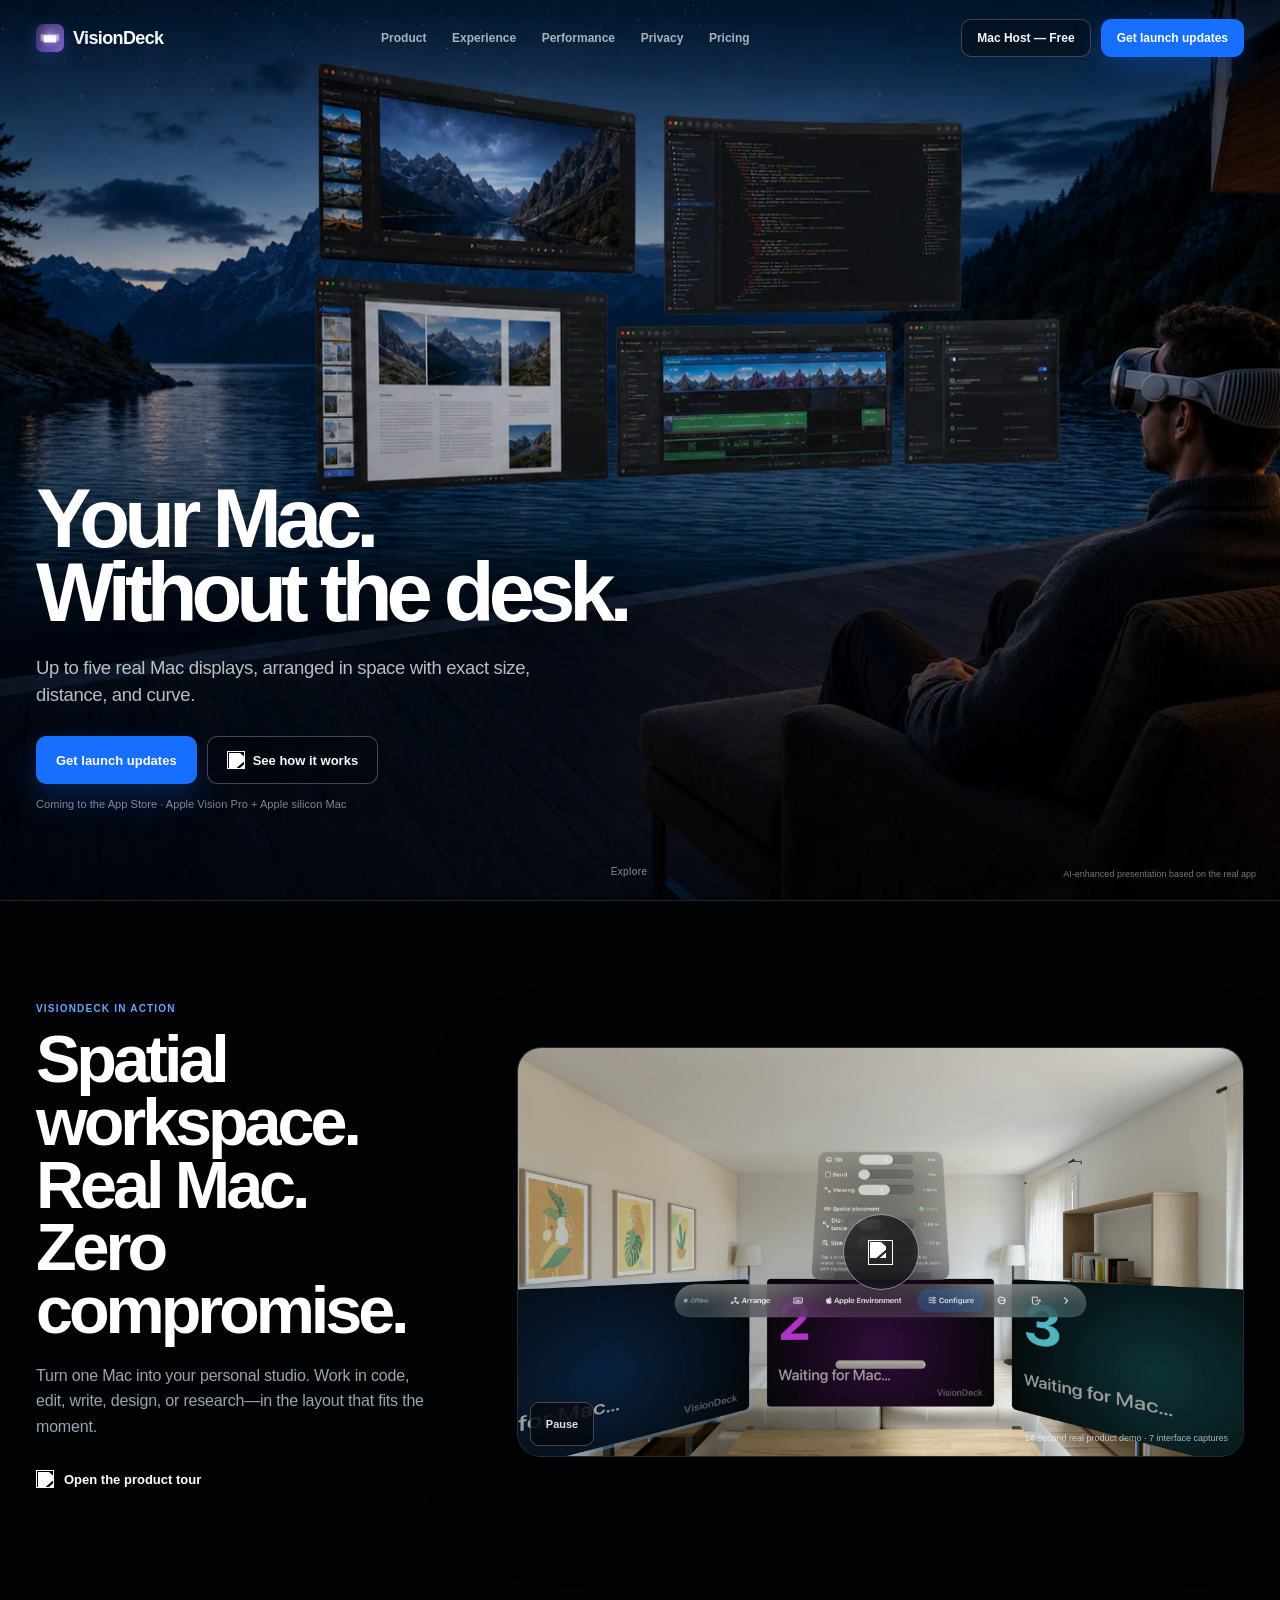
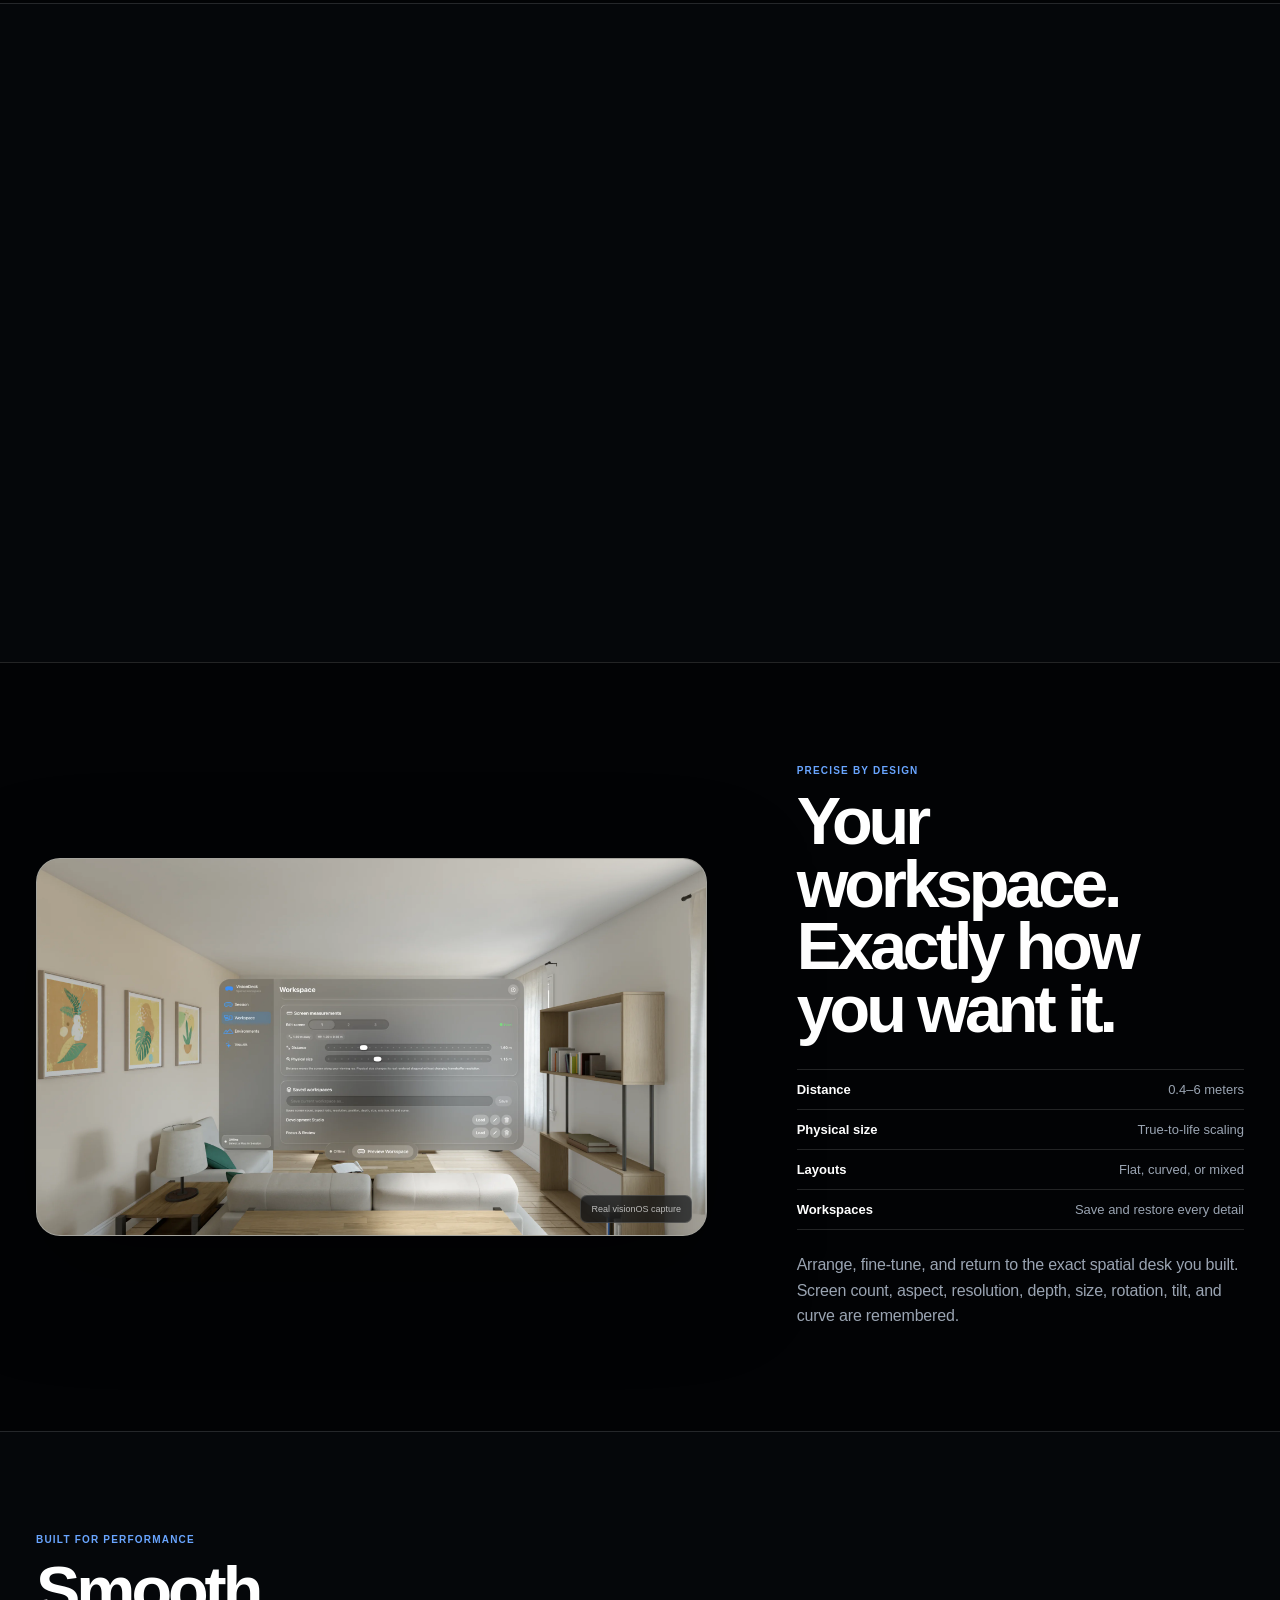
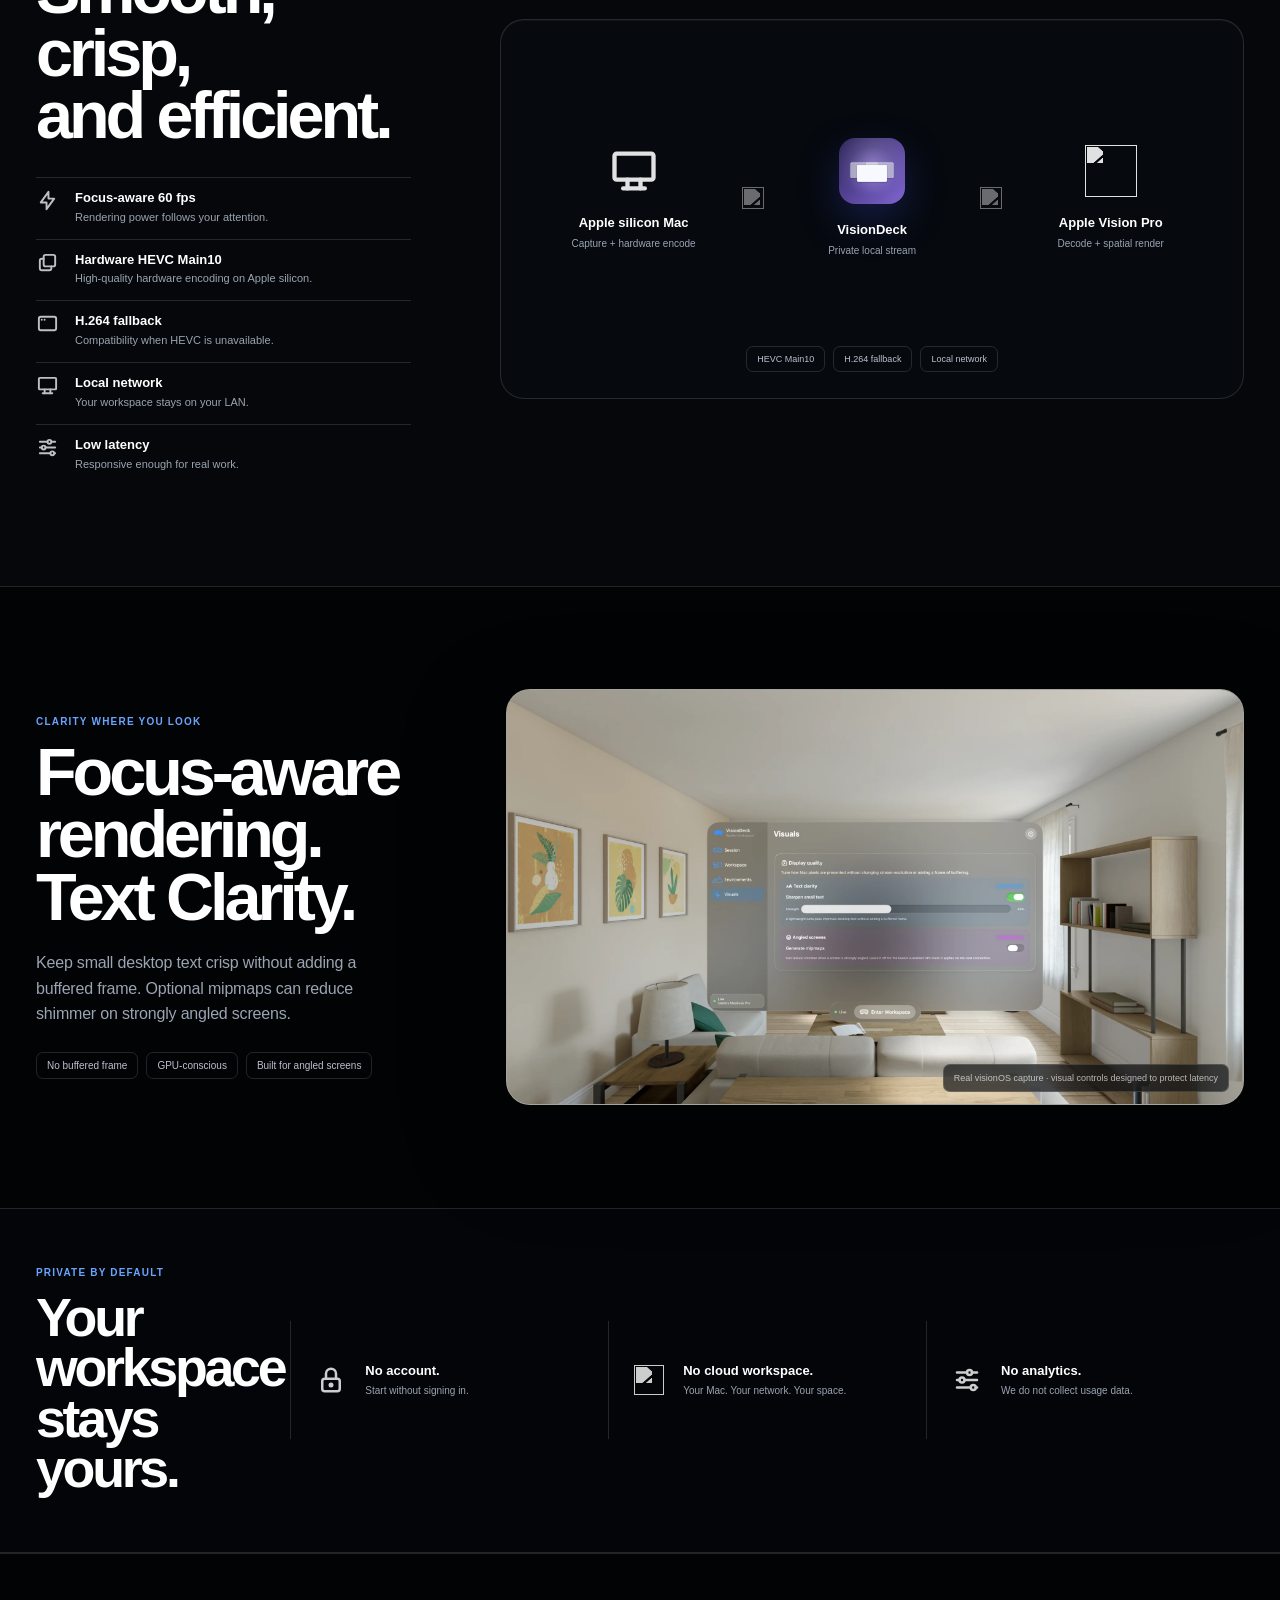
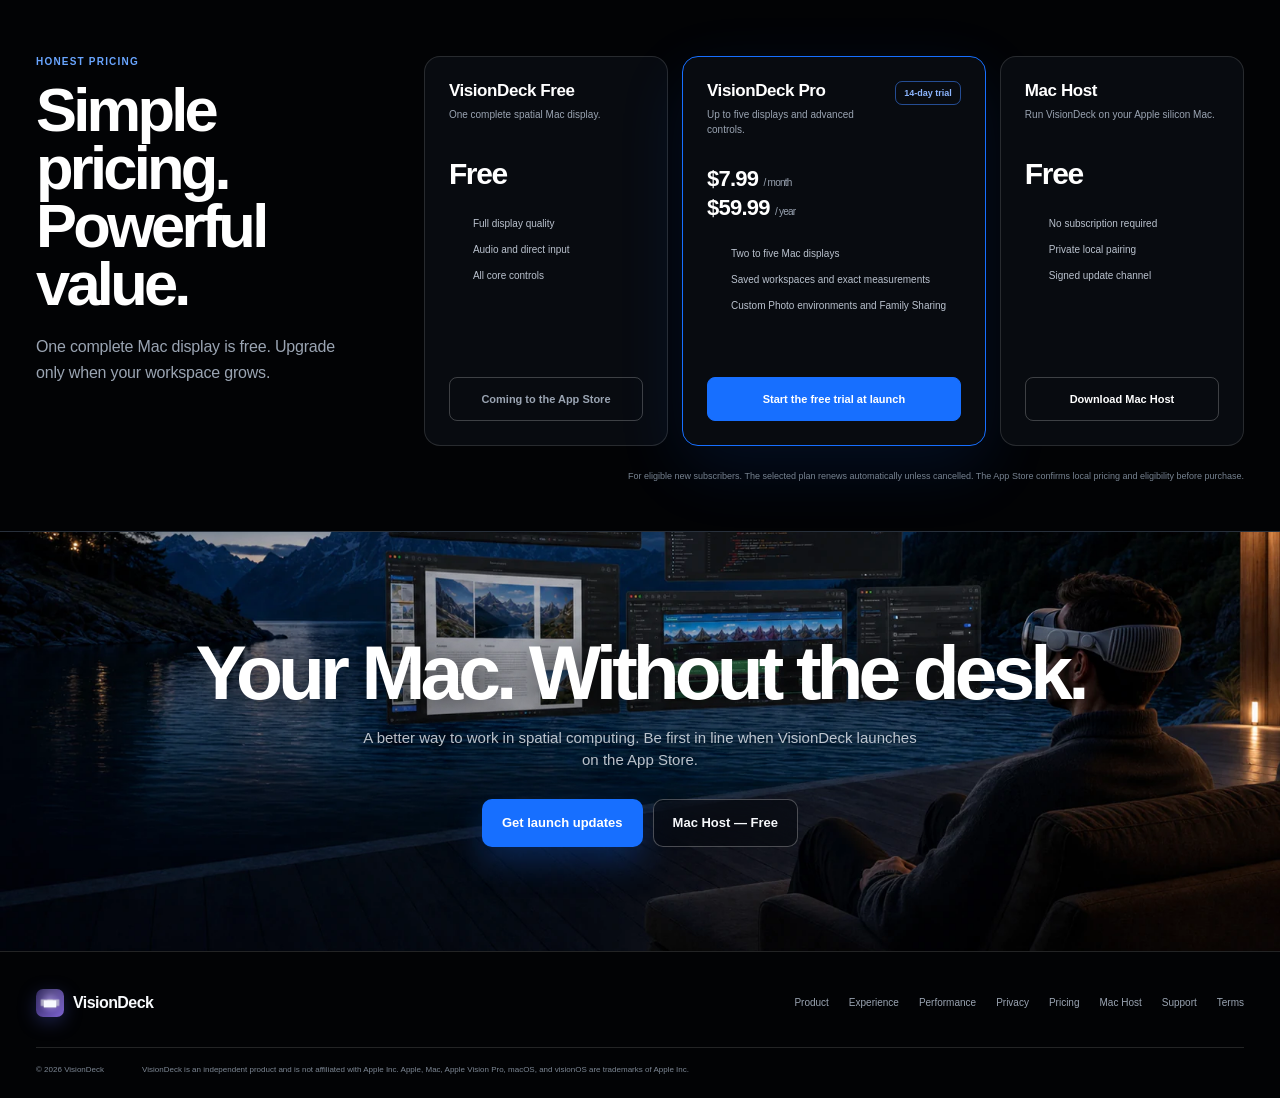
==== commit 35a5b340: "Polish product site and resource pages" ====
--- a/index.html
+++ b/index.html
@@ -4,16 +4,29 @@
   <meta charset="utf-8">
   <meta name="viewport" content="width=device-width, initial-scale=1">
   <meta name="theme-color" content="#03060b">
+  <meta name="color-scheme" content="dark">
   <title>VisionDeck — Your Mac. Without the desk.</title>
   <meta name="description" content="VisionDeck brings up to five real Mac displays into Apple Vision Pro with exact spatial control, focus-aware clarity, private local streaming, and low latency.">
+  <link rel="canonical" href="https://in16guus.github.io/visiondeck-releases/">
   <meta property="og:title" content="VisionDeck — Your Mac. Without the desk.">
   <meta property="og:description" content="Up to five real Mac displays, arranged in space with exact size, distance, and curve.">
-  <meta property="og:image" content="assets/product/visiondeck-spatial-cinema-hero-2026.webp">
+  <meta property="og:site_name" content="VisionDeck">
+  <meta property="og:url" content="https://in16guus.github.io/visiondeck-releases/">
+  <meta property="og:image" content="https://in16guus.github.io/visiondeck-releases/assets/product/visiondeck-spatial-cinema-hero-2026.webp">
+  <meta property="og:image:width" content="1672">
+  <meta property="og:image:height" content="941">
+  <meta property="og:image:alt" content="Five spatial Mac displays arranged around a professional using Apple Vision Pro">
   <meta property="og:type" content="website">
+  <meta name="twitter:card" content="summary_large_image">
+  <meta name="twitter:title" content="VisionDeck — Your Mac. Without the desk.">
+  <meta name="twitter:description" content="Up to five real Mac displays with exact spatial control, private local streaming, and low latency.">
+  <meta name="twitter:image" content="https://in16guus.github.io/visiondeck-releases/assets/product/visiondeck-spatial-cinema-hero-2026.webp">
+  <meta name="twitter:image:alt" content="Five spatial Mac displays arranged around a professional using Apple Vision Pro">
   <link rel="icon" href="assets/brand/visiondeck-app-icon.png" type="image/png">
+  <link rel="apple-touch-icon" href="assets/brand/visiondeck-app-icon.png">
   <link rel="preload" href="assets/product/visiondeck-spatial-cinema-hero-2026.webp" as="image" type="image/webp" fetchpriority="high">
-  <link rel="stylesheet" href="site.css?v=20260718-6">
-  <script defer src="site.js?v=20260718-6"></script>
+  <link rel="stylesheet" href="site.css?v=20260720-5">
+  <script defer src="site.js?v=20260720-5"></script>
   <script type="application/ld+json">
   {
     "@context": "https://schema.org",
@@ -94,11 +107,17 @@
           </button>
         </div>
 
-        <button class="film-media reveal" type="button" data-tour-open aria-label="Open the VisionDeck product tour">
-          <img src="assets/product/visiondeck-spatial-cinema-film-2026.webp" alt="Five spatial Mac displays in a night studio with a professional using Apple Vision Pro" width="1672" height="941" loading="lazy">
-          <span class="film-control"><img src="assets/icons/arrow-right.svg" alt="" width="24" height="24"></span>
-          <span class="film-caption">Product tour · real interface captures</span>
-        </button>
+        <div class="film-media reveal">
+          <video width="1440" height="810" muted loop playsinline preload="metadata" poster="assets/product/visiondeck-workspace-overview-2026.webp" data-demo-video aria-hidden="true">
+            <source src="assets/product/visiondeck-product-demo-2026.mp4" type="video/mp4">
+            <img src="assets/product/visiondeck-workspace-overview-2026.webp" alt="" width="2400" height="1350" loading="lazy">
+          </video>
+          <button class="film-open" type="button" data-tour-open aria-label="Open the VisionDeck product tour">
+            <span class="film-control"><img src="assets/icons/arrow-right.svg" alt="" width="24" height="24"></span>
+          </button>
+          <button class="demo-playback" type="button" data-demo-toggle aria-label="Pause product demo">Pause</button>
+          <span class="film-caption">14-second real product demo · 7 interface captures</span>
+        </div>
       </div>
     </section>
 
@@ -125,7 +144,7 @@
     <section class="workspace-section section-dark" aria-labelledby="workspace-title">
       <div class="page-shell workspace-layout">
         <figure class="app-window app-window-dark reveal">
-          <img src="assets/product/visiondeck-workspace-measurements-2026.webp" alt="VisionDeck Workspace settings with exact distance, physical size, layout, and saved workspace controls" width="2400" height="1350" loading="lazy">
+          <img src="assets/product/visiondeck-workspace-measurements-2026.webp?v=20260719" alt="VisionDeck Workspace settings with exact distance, physical size, layout, and saved workspace controls" width="2400" height="1350" loading="lazy">
           <figcaption>Real visionOS capture</figcaption>
         </figure>
 
@@ -133,7 +152,7 @@
           <p class="section-label">Precise by design</p>
           <h2 id="workspace-title">Your workspace.<br>Exactly how you want it.</h2>
           <dl class="workspace-facts">
-            <div><dt>Distance</dt><dd>1–11 meters</dd></div>
+            <div><dt>Distance</dt><dd>0.4–6 meters</dd></div>
             <div><dt>Physical size</dt><dd>True-to-life scaling</dd></div>
             <div><dt>Layouts</dt><dd>Flat, curved, or mixed</dd></div>
             <div><dt>Workspaces</dt><dd>Save and restore every detail</dd></div>
@@ -299,21 +318,37 @@
 
       <div class="tour-stage">
         <article class="tour-slide is-active" data-tour-slide>
-          <img src="assets/product/visiondeck-workspace-overview-2026.webp" alt="VisionDeck Workspace overview" width="2400" height="1350">
-          <div><strong>Build the spatial desk</strong><span>Choose the count, layout, distance, and real rendered size.</span></div>
-        </article>
-        <article class="tour-slide" data-tour-slide hidden>
-          <img src="assets/product/visiondeck-environments-2026.webp" alt="VisionDeck Environment settings" width="2400" height="1350">
-          <div><strong>Choose the world around it</strong><span>Stay in passthrough, use an Apple environment, or add a Custom Photo.</span></div>
-        </article>
-        <article class="tour-slide" data-tour-slide hidden>
-          <img src="assets/product/visiondeck-visuals-2026.webp" alt="VisionDeck Visuals settings" width="2400" height="1350">
+          <img src="assets/product/visiondeck-workspace-overview-2026.webp?v=20260719" alt="VisionDeck Workspace overview" width="2400" height="1350">
+          <div><strong>Shape the spatial desk by hand</strong><span>Drag, pinch, and turn every screen—then refine distance and real rendered size.</span></div>
+        </article>
+        <article class="tour-slide tour-slide-mac" data-tour-slide hidden>
+          <img src="assets/product/visiondeck-mac-screens-2026.webp" alt="VisionDeck Mac Host screen controls" width="1800" height="1160" loading="lazy" decoding="async">
+          <div><strong>Refine every screen from your Mac</strong><span>Match resolution, orientation, distance, physical size, tilt, and bend per display.</span></div>
+        </article>
+        <article class="tour-slide" data-tour-slide hidden>
+          <img src="assets/product/visiondeck-workspace-measurements-2026.webp?v=20260719" alt="VisionDeck exact workspace measurements" width="2400" height="1350" loading="lazy" decoding="async">
+          <div><strong>Work at true-to-life scale</strong><span>Use exact meters instead of an abstract percentage, with one shared model on Mac and Vision Pro.</span></div>
+        </article>
+        <article class="tour-slide" data-tour-slide hidden>
+          <img src="assets/product/visiondeck-environments-2026.webp?v=20260719" alt="VisionDeck Environment settings" width="2400" height="1350" loading="lazy" decoding="async">
+          <div><strong>Choose the world around it</strong><span>Keep your room visible, use an Apple environment, or add a Custom Photo.</span></div>
+        </article>
+        <article class="tour-slide" data-tour-slide hidden>
+          <img src="assets/product/visiondeck-saved-workspaces-2026.webp" alt="VisionDeck saved workspace controls" width="2400" height="1350" loading="lazy" decoding="async">
+          <div><strong>Return to a complete setup</strong><span>Save and restore screen count, aspect, resolution, position, depth, size, tilt, and curve.</span></div>
+        </article>
+        <article class="tour-slide" data-tour-slide hidden>
+          <img src="assets/product/visiondeck-keyboard-2026.webp" alt="VisionDeck remote keyboard controls" width="2400" height="1350" loading="lazy" decoding="async">
+          <div><strong>Control the Mac without leaving space</strong><span>Send text, navigation, clipboard, and editing commands over the encrypted connection.</span></div>
+        </article>
+        <article class="tour-slide" data-tour-slide hidden>
+          <img src="assets/product/visiondeck-visuals-2026.webp" alt="VisionDeck Visuals settings" width="2400" height="1350" loading="lazy" decoding="async">
           <div><strong>Tune clarity without adding delay</strong><span>Sharpen small text and reduce shimmer on angled screens.</span></div>
         </article>
       </div>
 
       <footer>
-        <div class="tour-progress" aria-live="polite" data-tour-progress>1 / 3</div>
+        <div class="tour-progress" aria-live="polite" data-tour-progress>1 / 7</div>
         <div class="tour-controls">
           <button type="button" data-tour-prev>Previous</button>
           <button type="button" data-tour-next>Next <img src="assets/icons/arrow-right.svg" alt="" width="16" height="16"></button>
--- a/site.css
+++ b/site.css
@@ -43,14 +43,14 @@
 .site-header { position: fixed; inset: 0 0 auto; z-index: 100; height: 76px; color: var(--white); transition: background 220ms ease, border-color 220ms ease, backdrop-filter 220ms ease; }
 .site-header.scrolled, .site-header.menu-active { border-bottom: 1px solid var(--line); background: rgba(3, 6, 11, 0.88); -webkit-backdrop-filter: blur(22px) saturate(1.15); backdrop-filter: blur(22px) saturate(1.15); }
 .nav-shell { width: var(--shell); height: 100%; margin-inline: auto; display: flex; align-items: center; gap: 32px; }
-.brand { flex: none; display: inline-flex; align-items: center; gap: 9px; color: var(--white); font-family: var(--display); font-size: 18px; font-weight: 720; letter-spacing: -0.035em; text-decoration: none; }
+.brand { flex: none; min-height: 44px; display: inline-flex; align-items: center; gap: 9px; color: var(--white); font-family: var(--display); font-size: 18px; font-weight: 720; letter-spacing: -0.035em; text-decoration: none; }
 .brand > img { width: 28px; height: 28px; border-radius: 7px; box-shadow: 0 5px 18px rgba(65, 74, 171, 0.4); }
 .site-nav { flex: 1; display: flex; align-items: center; justify-content: space-between; gap: 26px; }
 .nav-links, .nav-actions { display: flex; align-items: center; }
 .nav-links { gap: clamp(20px, 2vw, 34px); margin-inline: auto; }
 .nav-actions { gap: 10px; }
 .site-nav a { text-decoration: none; }
-.nav-links a { color: rgba(244, 247, 252, 0.68); font-size: 12px; font-weight: 610; transition: color 180ms ease; }
+.nav-links a { min-height: 44px; display: inline-flex; align-items: center; color: rgba(244, 247, 252, 0.68); font-size: 12px; font-weight: 610; transition: color 180ms ease; }
 .nav-links a:hover { color: var(--white-pure); }
 .nav-host, .nav-primary { min-height: 38px; padding: 0 15px; display: inline-flex; align-items: center; justify-content: center; border-radius: var(--radius-sm); font-size: 12px; font-weight: 680; transition: transform 180ms ease, border-color 180ms ease, background 180ms ease; }
 .nav-host { border: 1px solid var(--line-strong); background: rgba(7, 12, 20, 0.54); }
@@ -89,16 +89,20 @@
 .film-copy { max-width: 510px; }
 .film-copy h2, .display-copy h2, .workspace-copy h2, .performance-copy h2, .clarity-copy h2, .privacy-heading h2, .pricing-heading h2 { margin: 0; color: var(--white-pure); font-family: var(--display); font-size: clamp(48px, 5.2vw, 78px); font-weight: 690; line-height: 0.94; letter-spacing: -0.061em; }
 .film-copy > p:not(.section-label), .display-copy > p:not(.section-label), .workspace-copy > p:not(.section-label), .clarity-copy > p:not(.section-label), .pricing-heading > p:not(.section-label) { margin: 22px 0 0; color: var(--muted); font-size: 16px; line-height: 1.58; letter-spacing: -0.012em; }
-.text-action { margin-top: 28px; padding: 0; display: inline-flex; align-items: center; gap: 10px; border: 0; background: transparent; color: var(--white-pure); font-size: 13px; font-weight: 680; cursor: pointer; }
+.text-action { min-height: 44px; margin-top: 18px; padding: 0; display: inline-flex; align-items: center; gap: 10px; border: 0; background: transparent; color: var(--white-pure); font-size: 13px; font-weight: 680; cursor: pointer; }
 .text-action img { width: 18px; height: 18px; filter: brightness(0) invert(1); transition: transform 180ms ease; }
 .text-action:hover img { transform: translateX(4px); }
-.film-media { position: relative; width: 100%; padding: 0; overflow: hidden; border: 1px solid var(--line); border-radius: var(--radius-lg); background: var(--black-raised); cursor: pointer; box-shadow: 0 34px 90px rgba(0, 0, 0, 0.38); }
-.film-media > img { width: 100%; aspect-ratio: 16 / 9; object-fit: cover; transition: transform 700ms cubic-bezier(0.2, 0.75, 0.2, 1); }
-.film-media:hover > img { transform: scale(1.018); }
+.film-media { position: relative; width: 100%; overflow: hidden; border: 1px solid var(--line); border-radius: var(--radius-lg); background: var(--black-raised); box-shadow: 0 34px 90px rgba(0, 0, 0, 0.38); }
+.film-media > video, .film-media > img { width: 100%; height: auto; aspect-ratio: 16 / 9; object-fit: cover; }
+.film-media > video { display: block; background: #03060b; }
+.film-open { position: absolute; z-index: 2; inset: 0; padding: 0; border: 0; background: transparent; cursor: pointer; }
 .film-control { position: absolute; inset: 50% auto auto 50%; width: 76px; height: 76px; display: grid; place-items: center; border: 1px solid rgba(255, 255, 255, 0.5); border-radius: 50%; background: rgba(2, 4, 8, 0.62); -webkit-backdrop-filter: blur(18px); backdrop-filter: blur(18px); transform: translate(-50%, -50%); transition: transform 180ms ease, background 180ms ease; }
 .film-control img { width: 25px; height: 25px; filter: brightness(0) invert(1); }
 .film-media:hover .film-control { background: var(--blue); transform: translate(-50%, -50%) scale(1.06); }
-.film-caption { position: absolute; right: 15px; bottom: 13px; color: rgba(255, 255, 255, 0.68); font-size: 9px; }
+.demo-playback { position: absolute; z-index: 3; left: 12px; bottom: 10px; min-width: 64px; min-height: 44px; padding: 0 13px; display: none; align-items: center; justify-content: center; border: 1px solid rgba(255, 255, 255, 0.26); border-radius: 9px; background: rgba(2, 4, 8, 0.68); color: rgba(255, 255, 255, 0.88); font-size: 11px; font-weight: 680; cursor: pointer; -webkit-backdrop-filter: blur(16px); backdrop-filter: blur(16px); }
+.js .demo-playback { display: inline-flex; }
+.demo-playback:hover { border-color: rgba(255, 255, 255, 0.52); background: rgba(2, 4, 8, 0.86); }
+.film-caption { position: absolute; z-index: 3; right: 15px; bottom: 13px; color: rgba(255, 255, 255, 0.68); font-size: 9px; pointer-events: none; }
 
 .display-section { padding: clamp(80px, 8vw, 124px) 0; background: var(--black-soft); }
 .display-layout { display: grid; grid-template-columns: minmax(250px, 0.58fr) minmax(0, 1.42fr); align-items: center; gap: clamp(46px, 6vw, 92px); }
@@ -171,11 +175,11 @@
 .price-plan ul { padding: 0; margin: 26px 0; display: grid; gap: 10px; list-style: none; }
 .price-plan li { display: grid; grid-template-columns: 16px 1fr; gap: 8px; color: var(--muted-strong); font-size: 10px; line-height: 1.4; }
 .price-plan li img { width: 16px; height: 16px; filter: invert(52%) sepia(94%) saturate(3614%) hue-rotate(206deg) brightness(101%) contrast(101%); }
-.plan-action { min-height: 40px; margin-top: auto; padding: 0 12px; display: flex; align-items: center; justify-content: center; border: 1px solid var(--line-strong); border-radius: 8px; color: var(--white-pure); font-size: 11px; font-weight: 670; text-align: center; text-decoration: none; }
+.plan-action { min-height: 44px; margin-top: auto; padding: 0 12px; display: flex; align-items: center; justify-content: center; border: 1px solid var(--line-strong); border-radius: 8px; color: var(--white-pure); font-size: 11px; font-weight: 670; text-align: center; text-decoration: none; }
 .plan-action:hover { border-color: rgba(255, 255, 255, 0.45); }
 .plan-action-primary { border-color: var(--blue); background: var(--blue); }
 .plan-action-muted { color: var(--muted); }
-.pricing-legal { margin-top: 24px; color: #697483; font-size: 9px; line-height: 1.5; text-align: right; }
+.pricing-legal { margin-top: 24px; color: #778391; font-size: 9px; line-height: 1.5; text-align: right; }
 
 .closing-section { position: relative; min-height: 420px; display: grid; place-items: center; overflow: hidden; border-top: 1px solid var(--line); background: var(--navy); }
 .closing-media, .closing-media img { position: absolute; inset: 0; width: 100%; height: 100%; }
@@ -189,9 +193,9 @@
 .footer-main { display: flex; align-items: center; justify-content: space-between; gap: 32px; }
 .brand-on-dark { font-size: 16px; }
 .footer-main nav { display: flex; flex-wrap: wrap; justify-content: flex-end; gap: 20px; }
-.footer-main nav a { color: var(--muted); font-size: 10px; text-decoration: none; }
+.footer-main nav a { min-height: 44px; display: inline-flex; align-items: center; color: var(--muted); font-size: 10px; text-decoration: none; }
 .footer-main nav a:hover { color: var(--white-pure); }
-.footer-legal { margin-top: 22px; padding-top: 16px; display: grid; grid-template-columns: auto 1fr; gap: 38px; border-top: 1px solid var(--line); color: #606a77; font-size: 8px; line-height: 1.5; }
+.footer-legal { margin-top: 22px; padding-top: 16px; display: grid; grid-template-columns: auto 1fr; gap: 38px; border-top: 1px solid var(--line); color: #7d8794; font-size: 8px; line-height: 1.5; }
 
 .product-tour { width: min(1120px, calc(100vw - 40px)); max-height: calc(100svh - 40px); padding: 0; overflow: hidden; border: 1px solid var(--line-strong); border-radius: 20px; background: #070a0f; color: var(--white); box-shadow: 0 42px 140px rgba(0, 0, 0, 0.72); }
 .product-tour::backdrop { background: rgba(0, 0, 0, 0.78); -webkit-backdrop-filter: blur(14px); backdrop-filter: blur(14px); }
@@ -199,18 +203,19 @@
 .tour-shell > header { padding: 22px 24px; display: flex; align-items: center; justify-content: space-between; gap: 20px; border-bottom: 1px solid var(--line); }
 .tour-shell > header span { color: #7aaaff; font-size: 9px; font-weight: 740; letter-spacing: 0.1em; text-transform: uppercase; }
 .tour-shell > header h2 { margin: 6px 0 0; font-size: 25px; letter-spacing: -0.04em; }
-.tour-close { flex: none; width: 42px; height: 42px; display: grid; place-items: center; border: 1px solid var(--line); border-radius: 50%; background: transparent; cursor: pointer; }
+.tour-close { flex: none; width: 44px; height: 44px; display: grid; place-items: center; border: 1px solid var(--line); border-radius: 50%; background: transparent; cursor: pointer; }
 .tour-close img { width: 21px; height: 21px; filter: brightness(0) invert(1); }
 .tour-stage { padding: 20px 24px; }
 .tour-slide { position: relative; overflow: hidden; border: 1px solid var(--line); border-radius: var(--radius); background: #95958f; }
 .tour-slide img { width: 100%; height: min(52vw, calc(100svh - 300px)); min-height: 260px; max-height: 520px; object-fit: cover; }
+.tour-slide-mac img { object-fit: contain; background: #292827; }
 .tour-slide > div { padding: 15px 17px; display: flex; justify-content: space-between; gap: 24px; background: #0b0e14; }
 .tour-slide strong { color: var(--white-pure); font-size: 13px; }
 .tour-slide span { color: var(--muted); font-size: 11px; text-align: right; }
 .tour-shell > footer { padding: 0 24px 22px; display: flex; align-items: center; justify-content: space-between; gap: 20px; }
 .tour-progress { color: var(--muted); font-size: 11px; }
 .tour-controls { display: flex; gap: 8px; }
-.tour-controls button { min-height: 40px; padding: 0 14px; display: inline-flex; align-items: center; gap: 7px; border: 1px solid var(--line); border-radius: 8px; background: transparent; font-size: 11px; font-weight: 660; cursor: pointer; }
+.tour-controls button { min-height: 44px; padding: 0 14px; display: inline-flex; align-items: center; gap: 7px; border: 1px solid var(--line); border-radius: 8px; background: transparent; font-size: 11px; font-weight: 660; cursor: pointer; }
 .tour-controls button:hover { border-color: var(--line-strong); }
 .tour-controls img { width: 16px; height: 16px; filter: brightness(0) invert(1); }
 
@@ -220,14 +225,19 @@
 
 @media (max-width: 1180px) {
   :root { --shell: min(100% - 44px, 1060px); }
-  .menu-toggle { position: relative; z-index: 4; display: block; }
-  .brand { position: relative; z-index: 4; }
-  .site-nav { position: fixed; z-index: 3; inset: 0; min-height: 100svh; padding: 102px 24px 40px; display: flex; flex-direction: column; align-items: stretch; justify-content: flex-start; gap: 28px; overflow-y: auto; background: #03060b; transform: translateY(-105%); transition: transform 300ms cubic-bezier(0.2, 0.76, 0.2, 1); }
-  .site-nav.open { transform: translateY(0); }
-  .nav-links, .nav-actions { margin: 0; display: flex; flex-direction: column; align-items: stretch; gap: 0; }
-  .nav-links a { padding: 15px 4px; border-bottom: 1px solid var(--line); color: var(--white); font-size: 21px; }
-  .nav-actions { gap: 10px; }
+  .js .menu-toggle { position: relative; z-index: 4; display: block; }
+  .js .brand { position: relative; z-index: 4; }
+  .js .site-nav { position: fixed; z-index: 3; inset: 0; min-height: 100svh; padding: 102px 24px 40px; display: flex; flex-direction: column; align-items: stretch; justify-content: flex-start; gap: 28px; overflow-y: auto; background: #03060b; transform: translateY(-105%); transition: transform 300ms cubic-bezier(0.2, 0.76, 0.2, 1); }
+  .js .site-nav.open { transform: translateY(0); }
+  .js .site-nav .nav-links, .js .site-nav .nav-actions { margin: 0; display: flex; flex-direction: column; align-items: stretch; gap: 0; }
+  .js .site-nav .nav-links a { padding: 15px 4px; border-bottom: 1px solid var(--line); color: var(--white); font-size: 21px; }
+  .js .site-nav .nav-actions { gap: 10px; }
   .nav-host, .nav-primary { min-height: 48px; font-size: 14px; }
+  html:not(.js) .site-header { position: static; height: auto; border-bottom: 1px solid var(--line); background: #03060b; }
+  html:not(.js) .nav-shell { height: auto; min-height: 76px; padding-block: 12px; flex-wrap: wrap; }
+  html:not(.js) .site-nav { width: 100%; padding-bottom: 12px; flex-wrap: wrap; }
+  html:not(.js) .nav-links { margin: 0; flex-wrap: wrap; }
+  html:not(.js) .nav-actions { margin-left: auto; }
   .film-layout, .workspace-layout, .performance-layout, .clarity-layout { gap: 46px; }
   .privacy-layout { grid-template-columns: 1fr 1fr 1fr; }
   .privacy-heading { grid-column: 1 / -1; padding: 0 0 34px; }
@@ -278,6 +288,7 @@
   .film-section, .display-section, .workspace-section, .performance-section, .clarity-section, .pricing-section { padding-top: 78px; padding-bottom: 78px; }
   .film-control { width: 62px; height: 62px; }
   .film-caption, .cinema-frame figcaption, .app-window figcaption { display: none; }
+  .demo-playback { left: 9px; bottom: 8px; }
   .workspace-facts div { display: grid; gap: 5px; }
   .workspace-facts dd { text-align: left; }
   .performance-route { min-height: 0; padding: 32px 22px 62px; grid-template-columns: 1fr; gap: 18px; }
@@ -299,4 +310,7 @@
   html { scroll-behavior: auto; }
   *, *::before, *::after { animation-duration: 0.01ms !important; transition-duration: 0.01ms !important; }
   .js .reveal { opacity: 1; transform: none; }
-}
+  .film-media > video { display: none; }
+  .film-media { background: #03060b url("assets/product/visiondeck-workspace-overview-2026.webp") center / cover no-repeat; aspect-ratio: 16 / 9; }
+  .demo-playback { display: none !important; }
+}
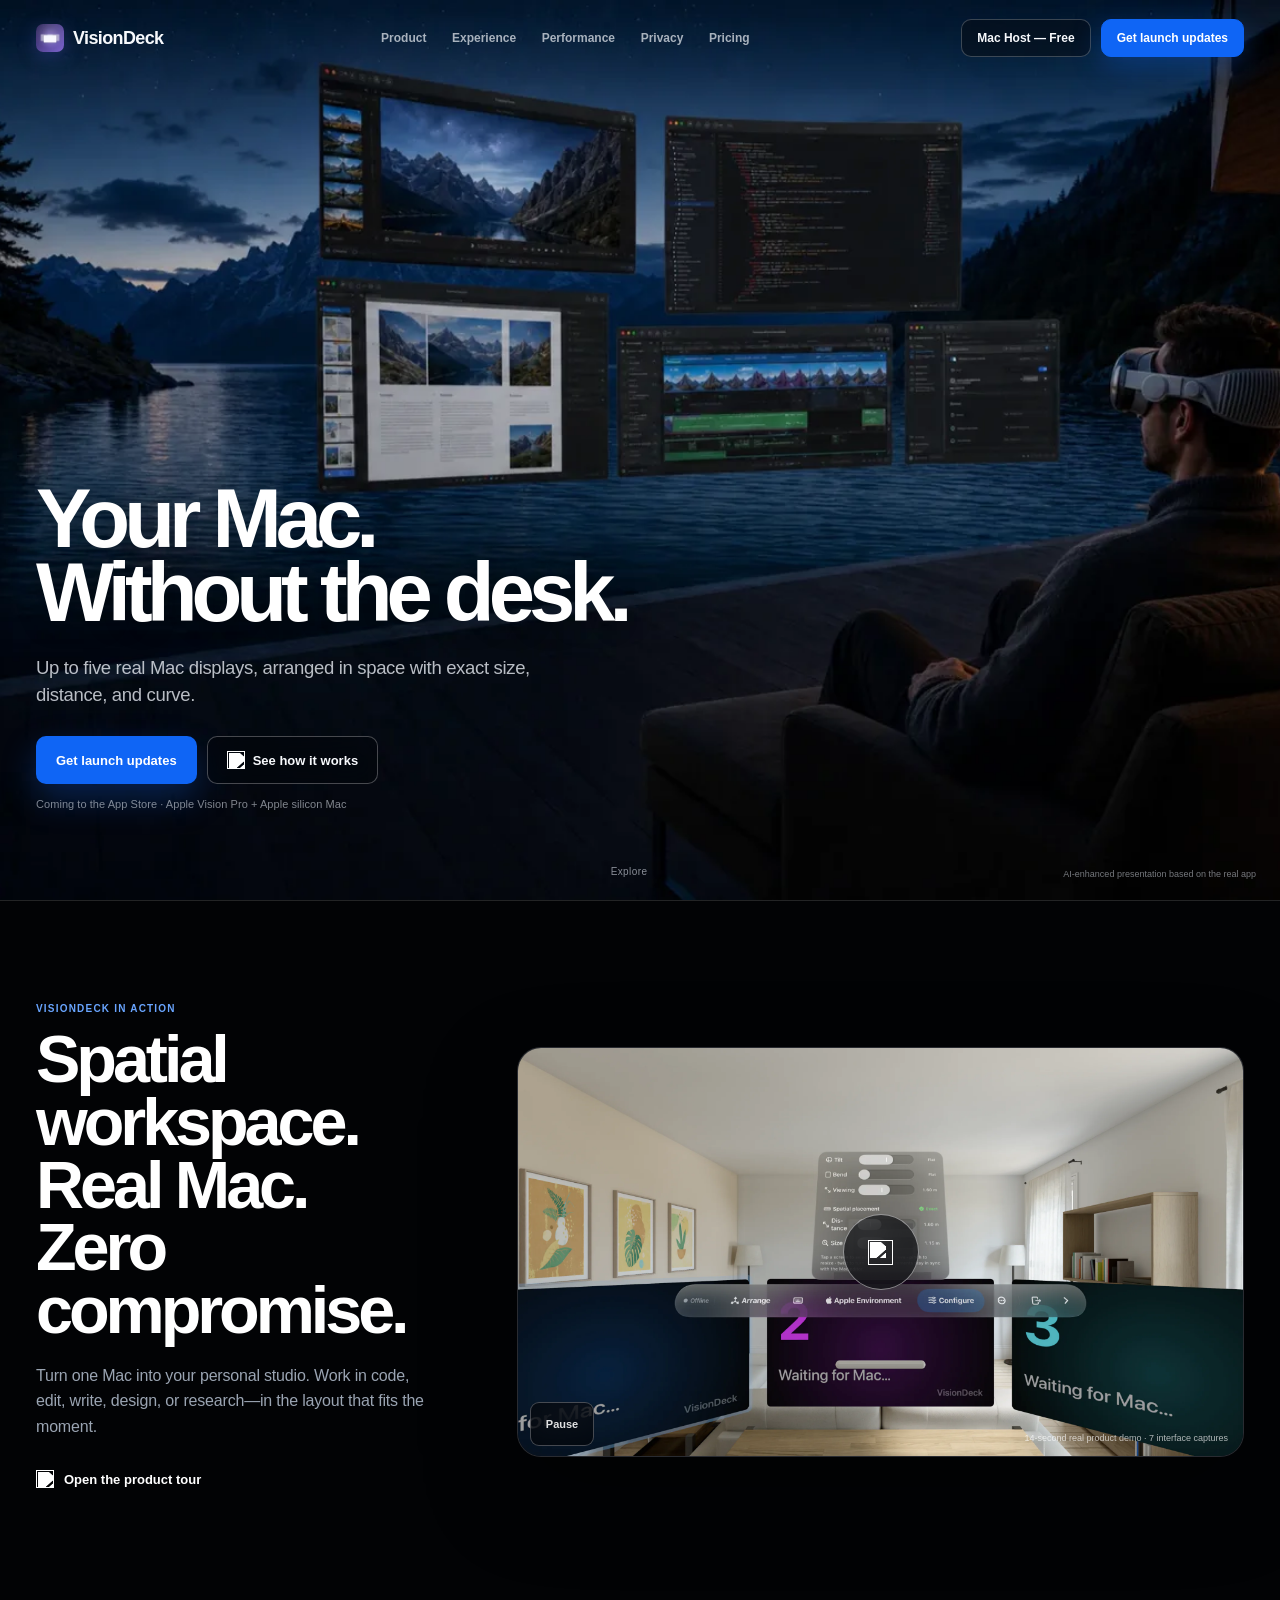
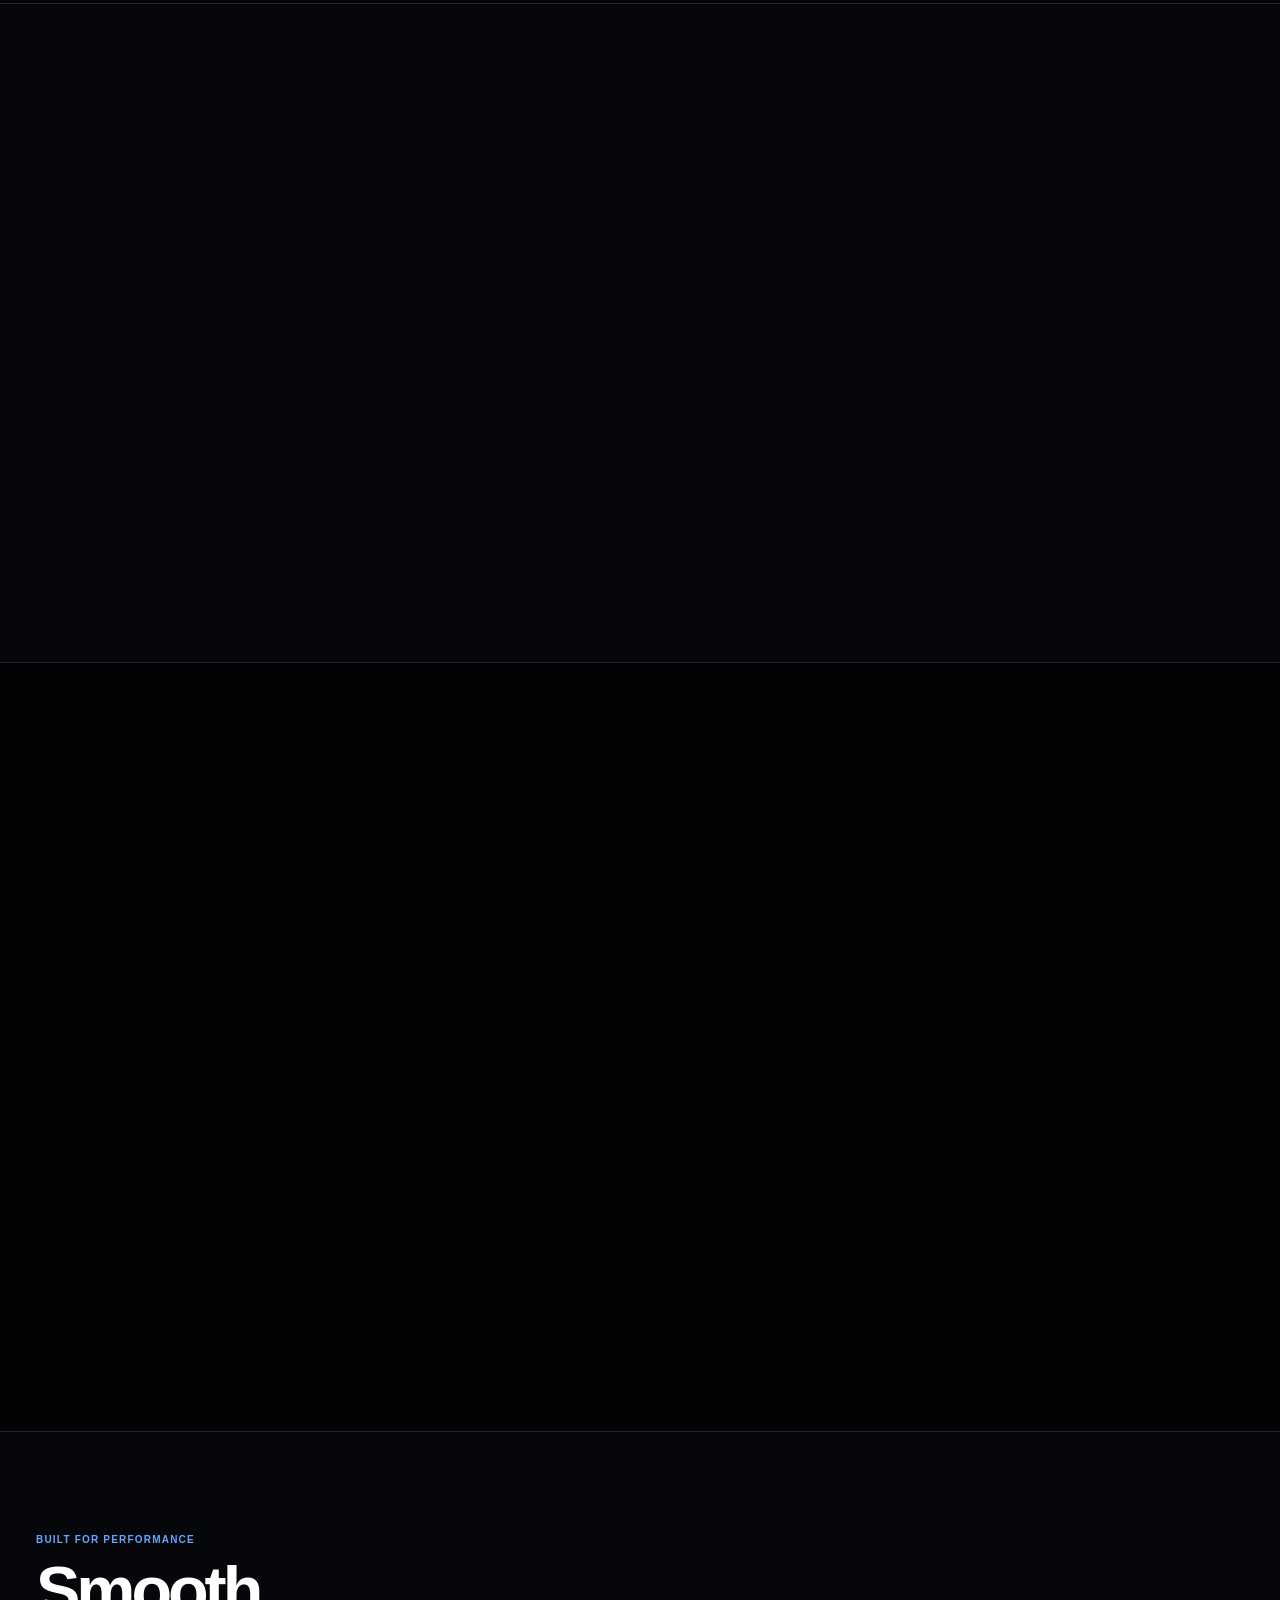
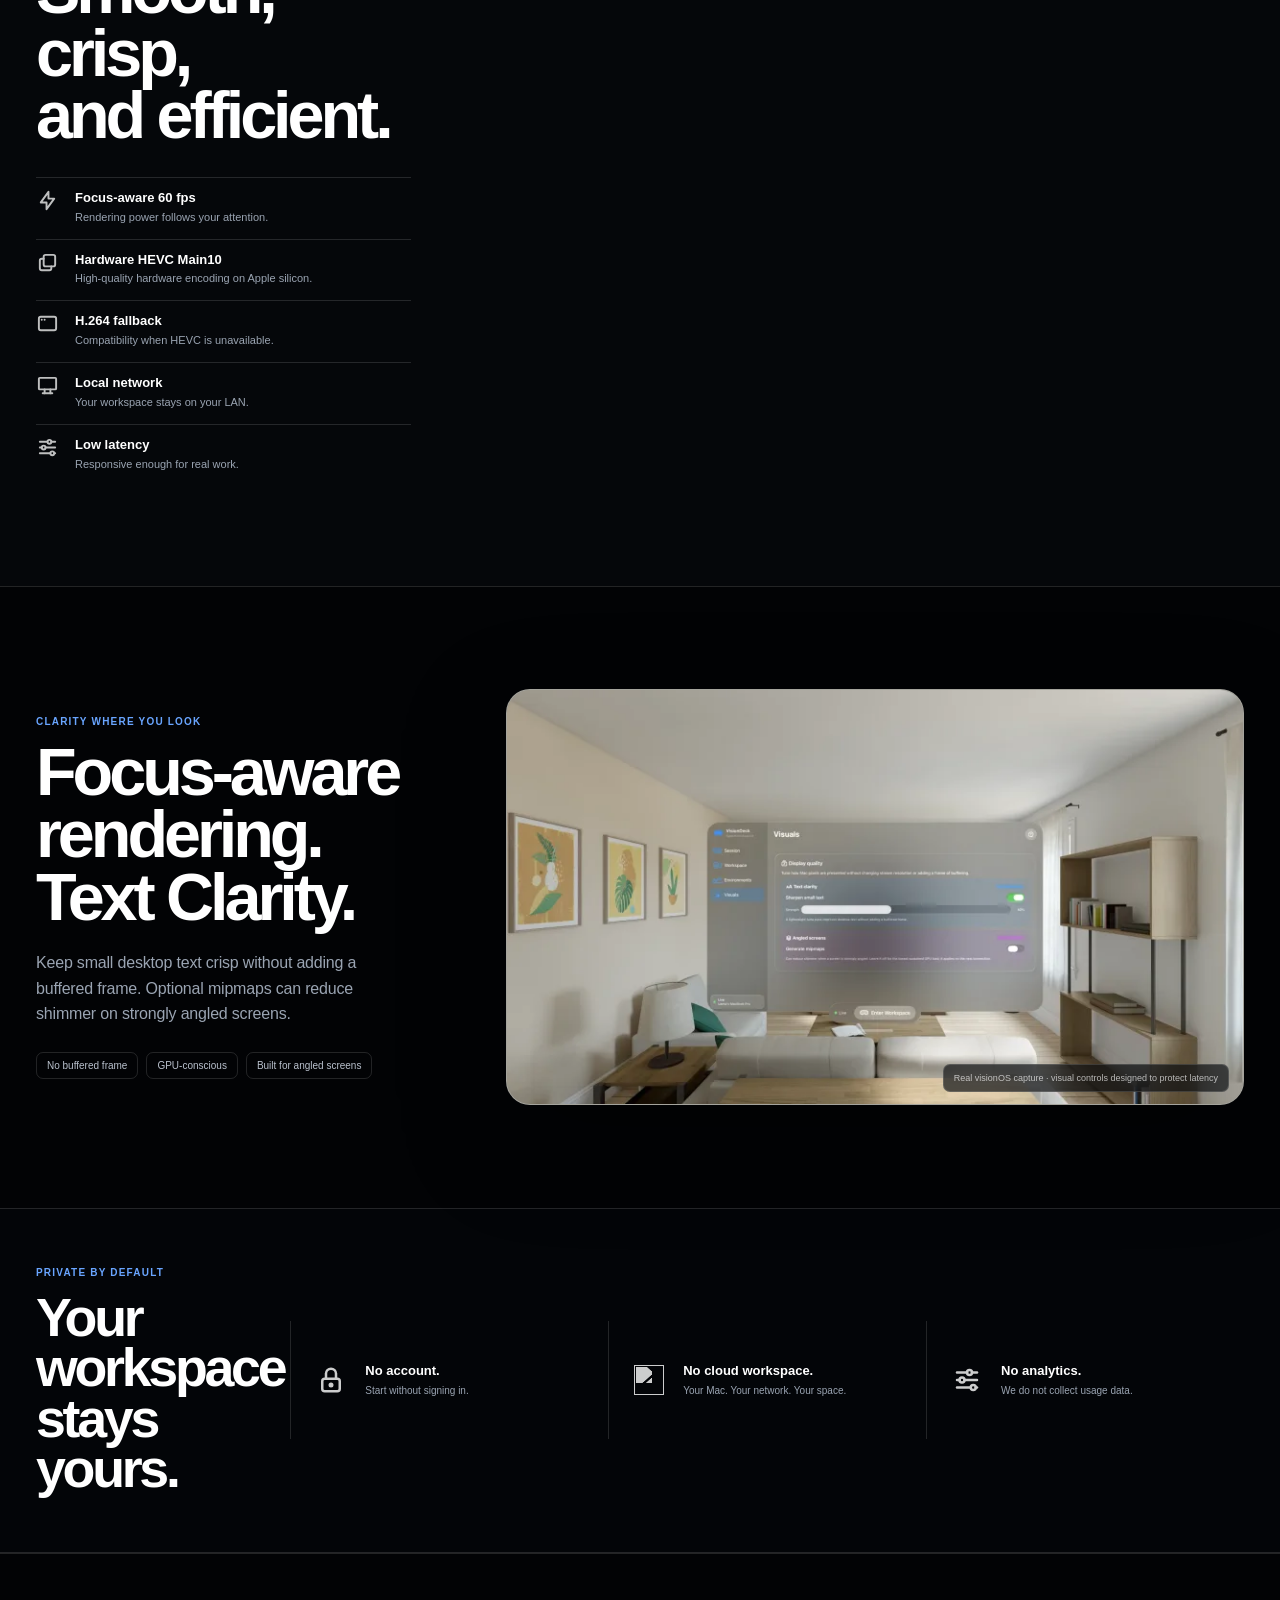
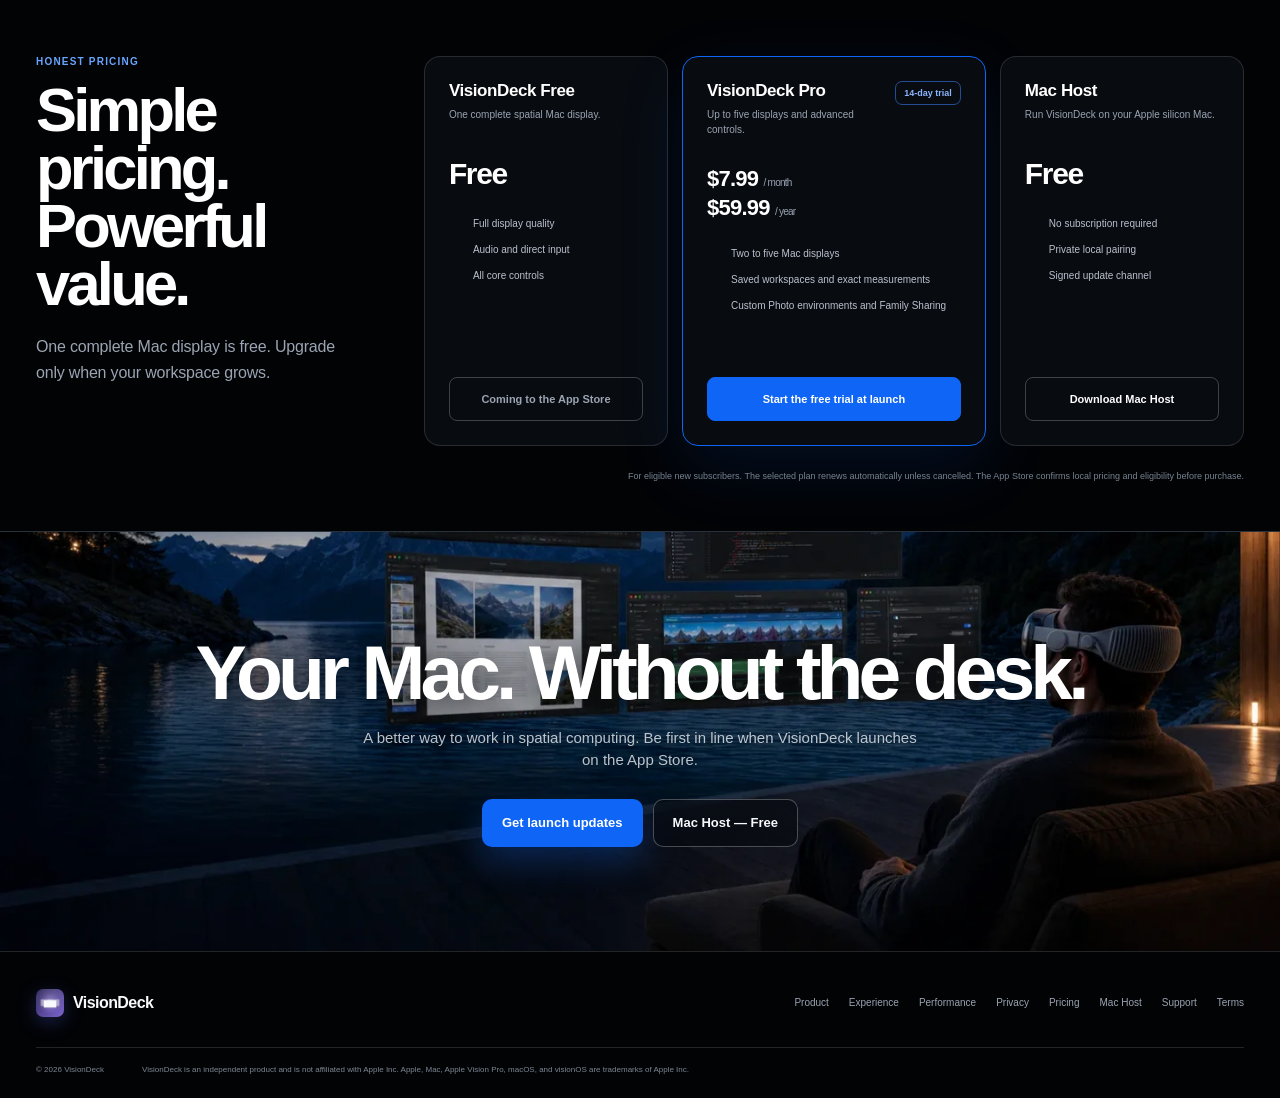
==== commit db2872f2: "Eliminate site layout shift and optimize media" ====
--- a/index.html
+++ b/index.html
@@ -1,4 +1,4 @@
-<!doctype html>
+<!DOCTYPE html>
 <html lang="en">
 <head>
   <meta charset="utf-8">
@@ -24,9 +24,10 @@
   <meta name="twitter:image:alt" content="Five spatial Mac displays arranged around a professional using Apple Vision Pro">
   <link rel="icon" href="assets/brand/visiondeck-app-icon.png" type="image/png">
   <link rel="apple-touch-icon" href="assets/brand/visiondeck-app-icon.png">
-  <link rel="preload" href="assets/product/visiondeck-spatial-cinema-hero-2026.webp" as="image" type="image/webp" fetchpriority="high">
-  <link rel="stylesheet" href="site.css?v=20260720-5">
-  <script defer src="site.js?v=20260720-5"></script>
+  <link rel="preload" href="assets/product/visiondeck-spatial-cinema-hero-2026.webp" as="image" type="image/webp" imagesrcset="assets/product/visiondeck-spatial-cinema-hero-2026-960.webp 960w, assets/product/visiondeck-spatial-cinema-hero-2026-1440.webp 1440w, assets/product/visiondeck-spatial-cinema-hero-2026.webp 1672w" imagesizes="100vw" fetchpriority="high">
+  <script>document.documentElement.classList.add('js')</script>
+  <link rel="stylesheet" href="site.css?v=20260720-6">
+  <script defer src="site.js?v=20260720-6"></script>
   <script type="application/ld+json">
   {
     "@context": "https://schema.org",
@@ -45,7 +46,7 @@
   <header class="site-header" data-header>
     <div class="nav-shell">
       <a class="brand" href="#top" aria-label="VisionDeck home">
-        <img src="assets/brand/visiondeck-app-icon.png" alt="" width="30" height="30">
+        <img src="assets/brand/visiondeck-app-icon-64.webp" alt="" width="30" height="30">
         <span>VisionDeck</span>
       </a>
 
@@ -73,7 +74,7 @@
 
   <main id="main">
     <section class="hero" id="top" aria-labelledby="hero-title">
-      <img class="hero-image" src="assets/product/visiondeck-spatial-cinema-hero-2026.webp" alt="A professional using Apple Vision Pro with five Mac displays arranged above an alpine lake at night" width="1672" height="941" fetchpriority="high">
+      <img class="hero-image" src="assets/product/visiondeck-spatial-cinema-hero-2026.webp" srcset="assets/product/visiondeck-spatial-cinema-hero-2026-960.webp 960w, assets/product/visiondeck-spatial-cinema-hero-2026-1440.webp 1440w, assets/product/visiondeck-spatial-cinema-hero-2026.webp 1672w" sizes="100vw" alt="A professional using Apple Vision Pro with five Mac displays arranged above an alpine lake at night" width="1672" height="941" fetchpriority="high">
       <div class="page-shell hero-layout">
         <div class="hero-copy">
           <h1 id="hero-title">Your Mac.<br>Without the desk.</h1>
@@ -110,7 +111,7 @@
         <div class="film-media reveal">
           <video width="1440" height="810" muted loop playsinline preload="metadata" poster="assets/product/visiondeck-workspace-overview-2026.webp" data-demo-video aria-hidden="true">
             <source src="assets/product/visiondeck-product-demo-2026.mp4" type="video/mp4">
-            <img src="assets/product/visiondeck-workspace-overview-2026.webp" alt="" width="2400" height="1350" loading="lazy">
+            <img src="assets/product/visiondeck-workspace-overview-2026.webp" srcset="assets/product/visiondeck-workspace-overview-2026-768.webp 768w, assets/product/visiondeck-workspace-overview-2026.webp 2400w" sizes="(max-width: 760px) calc(100vw - 32px), 65vw" alt="" width="2400" height="1350" loading="lazy">
           </video>
           <button class="film-open" type="button" data-tour-open aria-label="Open the VisionDeck product tour">
             <span class="film-control"><img src="assets/icons/arrow-right.svg" alt="" width="24" height="24"></span>
@@ -135,7 +136,7 @@
         </div>
 
         <figure class="cinema-frame reveal">
-          <img src="assets/product/visiondeck-hero-ai.webp" alt="Five Mac workspaces arranged in a curved spatial layout above an alpine lake" width="1672" height="941" loading="lazy">
+          <img src="assets/product/visiondeck-hero-ai.webp" srcset="assets/product/visiondeck-hero-ai-768.webp 768w, assets/product/visiondeck-hero-ai-960.webp 960w, assets/product/visiondeck-hero-ai-1200.webp 1200w, assets/product/visiondeck-hero-ai.webp 1672w" sizes="(max-width: 760px) calc(100vw - 32px), 62vw" alt="Five Mac workspaces arranged in a curved spatial layout above an alpine lake" width="1672" height="941" loading="lazy">
           <figcaption>AI-enhanced product presentation · based on VisionDeck’s real workspace behavior</figcaption>
         </figure>
       </div>
@@ -144,7 +145,7 @@
     <section class="workspace-section section-dark" aria-labelledby="workspace-title">
       <div class="page-shell workspace-layout">
         <figure class="app-window app-window-dark reveal">
-          <img src="assets/product/visiondeck-workspace-measurements-2026.webp?v=20260719" alt="VisionDeck Workspace settings with exact distance, physical size, layout, and saved workspace controls" width="2400" height="1350" loading="lazy">
+          <img src="assets/product/visiondeck-workspace-measurements-2026.webp?v=20260719" srcset="assets/product/visiondeck-workspace-measurements-2026-768.webp 768w, assets/product/visiondeck-workspace-measurements-2026.webp 2400w" sizes="(max-width: 1020px) calc(100vw - 32px), 52vw" alt="VisionDeck Workspace settings with exact distance, physical size, layout, and saved workspace controls" width="2400" height="1350" loading="lazy">
           <figcaption>Real visionOS capture</figcaption>
         </figure>
 
@@ -176,7 +177,7 @@
           </ul>
         </div>
 
-        <div class="performance-route reveal" aria-label="VisionDeck local streaming route">
+        <div class="performance-route reveal" role="group" aria-label="VisionDeck local streaming route">
           <div class="route-node">
             <img src="assets/icons/device-desktop.svg" alt="" width="52" height="52">
             <strong>Apple silicon Mac</strong>
@@ -184,7 +185,7 @@
           </div>
           <img class="route-arrow" src="assets/icons/arrow-right.svg" alt="" width="24" height="24">
           <div class="route-node route-node-brand">
-            <img src="assets/brand/visiondeck-app-icon.png" alt="" width="64" height="64">
+            <img src="assets/brand/visiondeck-app-icon-144.webp" alt="" width="64" height="64">
             <strong>VisionDeck</strong>
             <span>Private local stream</span>
           </div>
@@ -209,7 +210,7 @@
         </div>
 
         <figure class="app-window reveal">
-          <img src="assets/product/visiondeck-visuals-2026.webp" alt="VisionDeck Visuals settings with Text Clarity and Angled screens controls" width="2400" height="1350" loading="lazy">
+          <img src="assets/product/visiondeck-visuals-2026.webp" srcset="assets/product/visiondeck-visuals-2026-768.webp 768w, assets/product/visiondeck-visuals-2026.webp 2400w" sizes="(max-width: 1020px) calc(100vw - 32px), 52vw" alt="VisionDeck Visuals settings with Text Clarity and Angled screens controls" width="2400" height="1350" loading="lazy">
           <figcaption>Real visionOS capture · visual controls designed to protect latency</figcaption>
         </figure>
       </div>
@@ -274,7 +275,7 @@
     </section>
 
     <section class="closing-section" aria-labelledby="closing-title">
-      <div class="closing-media" aria-hidden="true"><img src="assets/product/visiondeck-spatial-cinema-hero-2026.webp" alt="" width="1672" height="941" loading="lazy"></div>
+      <div class="closing-media" aria-hidden="true"><img src="assets/product/visiondeck-spatial-cinema-hero-2026.webp" srcset="assets/product/visiondeck-spatial-cinema-hero-2026-960.webp 960w, assets/product/visiondeck-spatial-cinema-hero-2026-1440.webp 1440w, assets/product/visiondeck-spatial-cinema-hero-2026.webp 1672w" sizes="100vw" alt="" width="1672" height="941" loading="lazy"></div>
       <div class="page-shell closing-layout reveal">
         <h2 id="closing-title">Your Mac. Without the desk.</h2>
         <p>A better way to work in spatial computing. Be first in line when VisionDeck launches on the App Store.</p>
@@ -289,7 +290,7 @@
   <footer class="site-footer">
     <div class="page-shell footer-main">
       <a class="brand brand-on-dark" href="#top" aria-label="VisionDeck home">
-        <img src="assets/brand/visiondeck-app-icon.png" alt="" width="30" height="30">
+        <img src="assets/brand/visiondeck-app-icon-64.webp" alt="" width="30" height="30">
         <span>VisionDeck</span>
       </a>
       <nav aria-label="Footer">
@@ -311,49 +312,49 @@
 
   <dialog class="product-tour" data-tour-dialog aria-labelledby="tour-title">
     <div class="tour-shell">
-      <header>
+      <div class="tour-header">
         <div><span>VisionDeck product tour</span><h2 id="tour-title">The real app, feature by feature.</h2></div>
         <button class="tour-close" type="button" data-tour-close aria-label="Close product tour"><img src="assets/icons/x.svg" alt="" width="22" height="22"></button>
-      </header>
+      </div>
 
       <div class="tour-stage">
         <article class="tour-slide is-active" data-tour-slide>
-          <img src="assets/product/visiondeck-workspace-overview-2026.webp?v=20260719" alt="VisionDeck Workspace overview" width="2400" height="1350">
+          <img src="assets/product/visiondeck-workspace-overview-2026.webp?v=20260719" srcset="assets/product/visiondeck-workspace-overview-2026-768.webp 768w, assets/product/visiondeck-workspace-overview-2026.webp 2400w" sizes="(max-width: 760px) 100vw, 1180px" alt="VisionDeck Workspace overview" width="2400" height="1350">
           <div><strong>Shape the spatial desk by hand</strong><span>Drag, pinch, and turn every screen—then refine distance and real rendered size.</span></div>
         </article>
         <article class="tour-slide tour-slide-mac" data-tour-slide hidden>
-          <img src="assets/product/visiondeck-mac-screens-2026.webp" alt="VisionDeck Mac Host screen controls" width="1800" height="1160" loading="lazy" decoding="async">
+          <img src="assets/product/visiondeck-mac-screens-2026.webp" srcset="assets/product/visiondeck-mac-screens-2026-768.webp 768w, assets/product/visiondeck-mac-screens-2026.webp 1800w" sizes="(max-width: 760px) 100vw, 1180px" alt="VisionDeck Mac Host screen controls" width="1800" height="1160" loading="lazy" decoding="async">
           <div><strong>Refine every screen from your Mac</strong><span>Match resolution, orientation, distance, physical size, tilt, and bend per display.</span></div>
         </article>
         <article class="tour-slide" data-tour-slide hidden>
-          <img src="assets/product/visiondeck-workspace-measurements-2026.webp?v=20260719" alt="VisionDeck exact workspace measurements" width="2400" height="1350" loading="lazy" decoding="async">
+          <img src="assets/product/visiondeck-workspace-measurements-2026.webp?v=20260719" srcset="assets/product/visiondeck-workspace-measurements-2026-768.webp 768w, assets/product/visiondeck-workspace-measurements-2026.webp 2400w" sizes="(max-width: 760px) 100vw, 1180px" alt="VisionDeck exact workspace measurements" width="2400" height="1350" loading="lazy" decoding="async">
           <div><strong>Work at true-to-life scale</strong><span>Use exact meters instead of an abstract percentage, with one shared model on Mac and Vision Pro.</span></div>
         </article>
         <article class="tour-slide" data-tour-slide hidden>
-          <img src="assets/product/visiondeck-environments-2026.webp?v=20260719" alt="VisionDeck Environment settings" width="2400" height="1350" loading="lazy" decoding="async">
+          <img src="assets/product/visiondeck-environments-2026.webp?v=20260719" srcset="assets/product/visiondeck-environments-2026-768.webp 768w, assets/product/visiondeck-environments-2026.webp 2400w" sizes="(max-width: 760px) 100vw, 1180px" alt="VisionDeck Environment settings" width="2400" height="1350" loading="lazy" decoding="async">
           <div><strong>Choose the world around it</strong><span>Keep your room visible, use an Apple environment, or add a Custom Photo.</span></div>
         </article>
         <article class="tour-slide" data-tour-slide hidden>
-          <img src="assets/product/visiondeck-saved-workspaces-2026.webp" alt="VisionDeck saved workspace controls" width="2400" height="1350" loading="lazy" decoding="async">
+          <img src="assets/product/visiondeck-saved-workspaces-2026.webp" srcset="assets/product/visiondeck-saved-workspaces-2026-768.webp 768w, assets/product/visiondeck-saved-workspaces-2026.webp 2400w" sizes="(max-width: 760px) 100vw, 1180px" alt="VisionDeck saved workspace controls" width="2400" height="1350" loading="lazy" decoding="async">
           <div><strong>Return to a complete setup</strong><span>Save and restore screen count, aspect, resolution, position, depth, size, tilt, and curve.</span></div>
         </article>
         <article class="tour-slide" data-tour-slide hidden>
-          <img src="assets/product/visiondeck-keyboard-2026.webp" alt="VisionDeck remote keyboard controls" width="2400" height="1350" loading="lazy" decoding="async">
+          <img src="assets/product/visiondeck-keyboard-2026.webp" srcset="assets/product/visiondeck-keyboard-2026-768.webp 768w, assets/product/visiondeck-keyboard-2026.webp 2400w" sizes="(max-width: 760px) 100vw, 1180px" alt="VisionDeck remote keyboard controls" width="2400" height="1350" loading="lazy" decoding="async">
           <div><strong>Control the Mac without leaving space</strong><span>Send text, navigation, clipboard, and editing commands over the encrypted connection.</span></div>
         </article>
         <article class="tour-slide" data-tour-slide hidden>
-          <img src="assets/product/visiondeck-visuals-2026.webp" alt="VisionDeck Visuals settings" width="2400" height="1350" loading="lazy" decoding="async">
+          <img src="assets/product/visiondeck-visuals-2026.webp" srcset="assets/product/visiondeck-visuals-2026-768.webp 768w, assets/product/visiondeck-visuals-2026.webp 2400w" sizes="(max-width: 760px) 100vw, 1180px" alt="VisionDeck Visuals settings" width="2400" height="1350" loading="lazy" decoding="async">
           <div><strong>Tune clarity without adding delay</strong><span>Sharpen small text and reduce shimmer on angled screens.</span></div>
         </article>
       </div>
 
-      <footer>
+      <div class="tour-footer">
         <div class="tour-progress" aria-live="polite" data-tour-progress>1 / 7</div>
         <div class="tour-controls">
           <button type="button" data-tour-prev>Previous</button>
           <button type="button" data-tour-next>Next <img src="assets/icons/arrow-right.svg" alt="" width="16" height="16"></button>
         </div>
-      </footer>
+      </div>
     </div>
   </dialog>
 </body>
--- a/site.css
+++ b/site.css
@@ -9,8 +9,8 @@
   --muted-strong: #bac2ce;
   --line: rgba(255, 255, 255, 0.13);
   --line-strong: rgba(255, 255, 255, 0.22);
-  --blue: #176fff;
-  --blue-bright: #3d84ff;
+  --blue: #0f65f5;
+  --blue-bright: #166cf5;
   --blue-deep: #095ce8;
   --success: #53d681;
   --radius-sm: 10px;
@@ -200,9 +200,9 @@
 .product-tour { width: min(1120px, calc(100vw - 40px)); max-height: calc(100svh - 40px); padding: 0; overflow: hidden; border: 1px solid var(--line-strong); border-radius: 20px; background: #070a0f; color: var(--white); box-shadow: 0 42px 140px rgba(0, 0, 0, 0.72); }
 .product-tour::backdrop { background: rgba(0, 0, 0, 0.78); -webkit-backdrop-filter: blur(14px); backdrop-filter: blur(14px); }
 .tour-shell { max-height: calc(100svh - 40px); overflow: auto; }
-.tour-shell > header { padding: 22px 24px; display: flex; align-items: center; justify-content: space-between; gap: 20px; border-bottom: 1px solid var(--line); }
-.tour-shell > header span { color: #7aaaff; font-size: 9px; font-weight: 740; letter-spacing: 0.1em; text-transform: uppercase; }
-.tour-shell > header h2 { margin: 6px 0 0; font-size: 25px; letter-spacing: -0.04em; }
+.tour-header { padding: 22px 24px; display: flex; align-items: center; justify-content: space-between; gap: 20px; border-bottom: 1px solid var(--line); }
+.tour-header span { color: #7aaaff; font-size: 9px; font-weight: 740; letter-spacing: 0.1em; text-transform: uppercase; }
+.tour-header h2 { margin: 6px 0 0; font-size: 25px; letter-spacing: -0.04em; }
 .tour-close { flex: none; width: 44px; height: 44px; display: grid; place-items: center; border: 1px solid var(--line); border-radius: 50%; background: transparent; cursor: pointer; }
 .tour-close img { width: 21px; height: 21px; filter: brightness(0) invert(1); }
 .tour-stage { padding: 20px 24px; }
@@ -212,7 +212,7 @@
 .tour-slide > div { padding: 15px 17px; display: flex; justify-content: space-between; gap: 24px; background: #0b0e14; }
 .tour-slide strong { color: var(--white-pure); font-size: 13px; }
 .tour-slide span { color: var(--muted); font-size: 11px; text-align: right; }
-.tour-shell > footer { padding: 0 24px 22px; display: flex; align-items: center; justify-content: space-between; gap: 20px; }
+.tour-footer { padding: 0 24px 22px; display: flex; align-items: center; justify-content: space-between; gap: 20px; }
 .tour-progress { color: var(--muted); font-size: 11px; }
 .tour-controls { display: flex; gap: 8px; }
 .tour-controls button { min-height: 44px; padding: 0 14px; display: inline-flex; align-items: center; gap: 7px; border: 1px solid var(--line); border-radius: 8px; background: transparent; font-size: 11px; font-weight: 660; cursor: pointer; }
@@ -300,10 +300,10 @@
   .closing-actions { display: grid; }
   .product-tour { width: calc(100vw - 18px); max-height: calc(100svh - 18px); border-radius: 14px; }
   .tour-shell { max-height: calc(100svh - 18px); }
-  .tour-shell > header, .tour-stage { padding: 16px; }
+  .tour-header, .tour-stage { padding: 16px; }
   .tour-slide > div { display: grid; gap: 6px; }
   .tour-slide span { text-align: left; }
-  .tour-shell > footer { padding: 0 16px 16px; }
+  .tour-footer { padding: 0 16px 16px; }
 }
 
 @media (prefers-reduced-motion: reduce) {
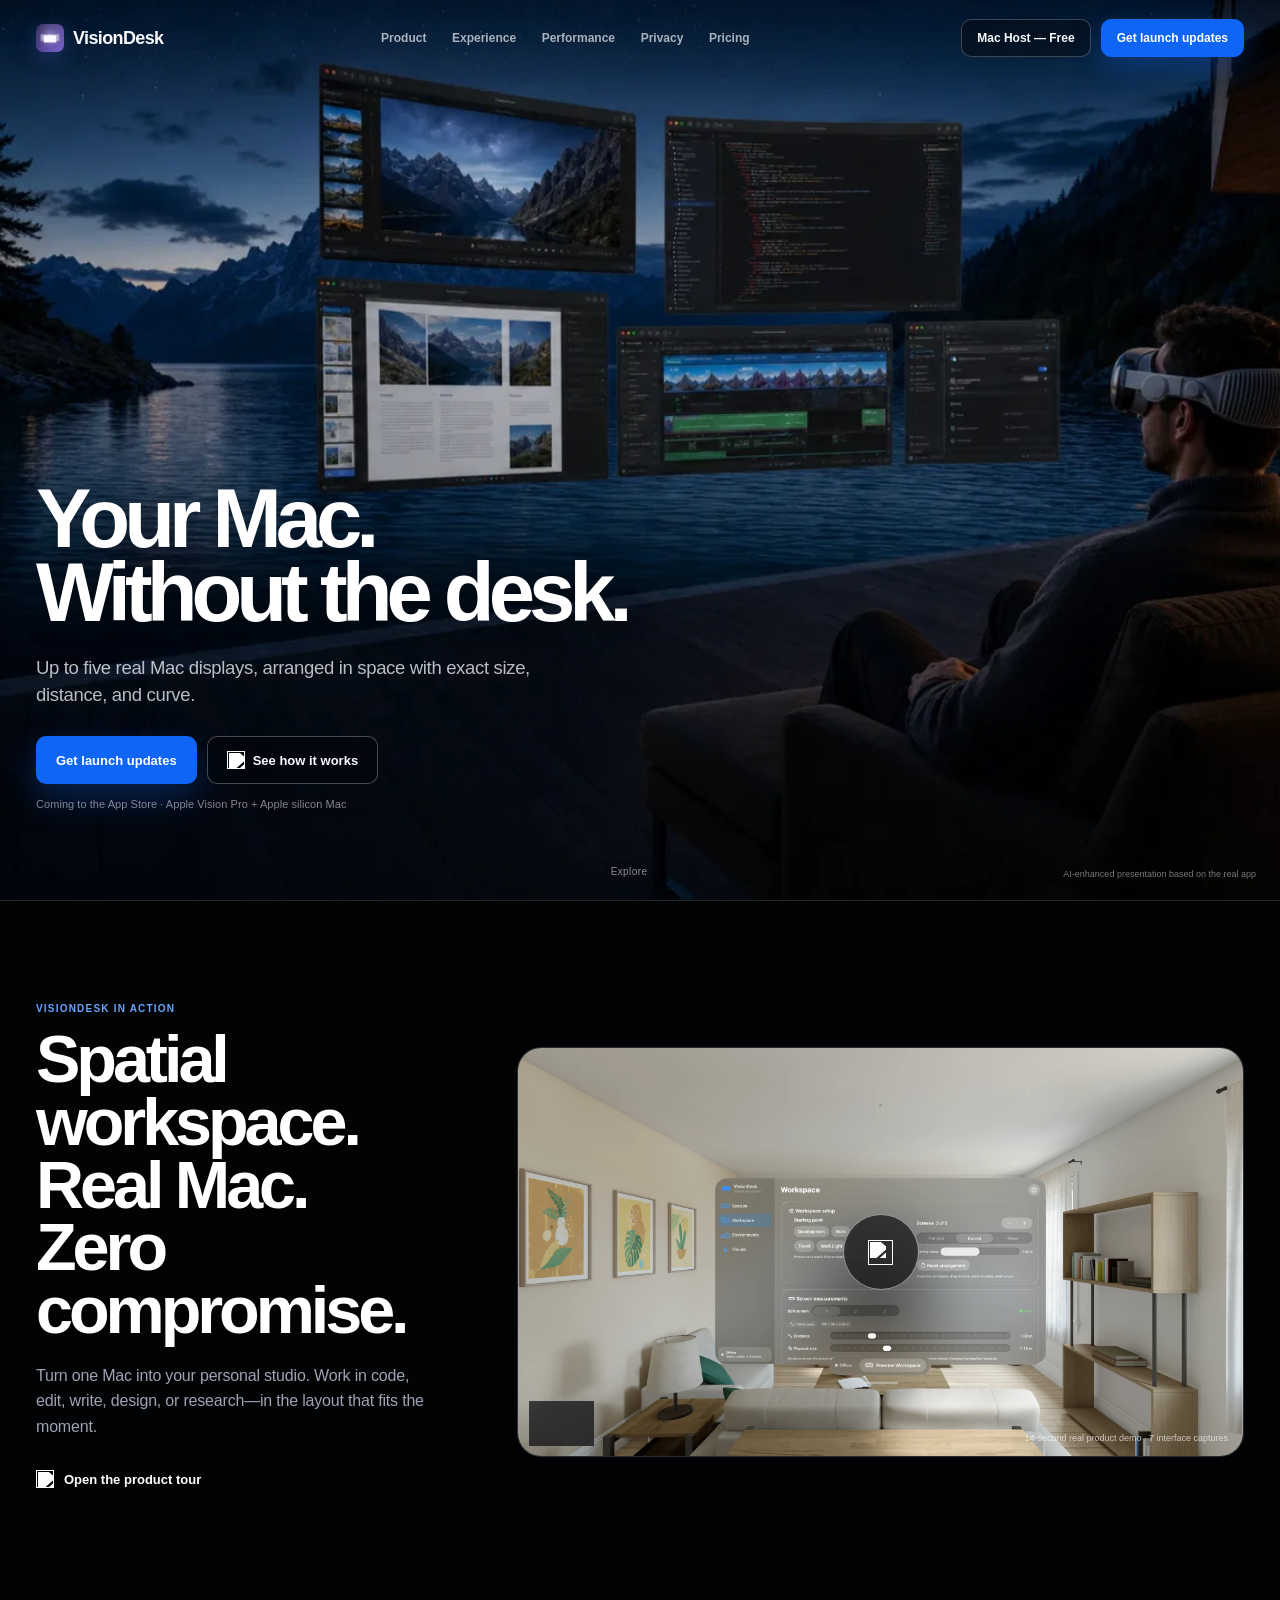
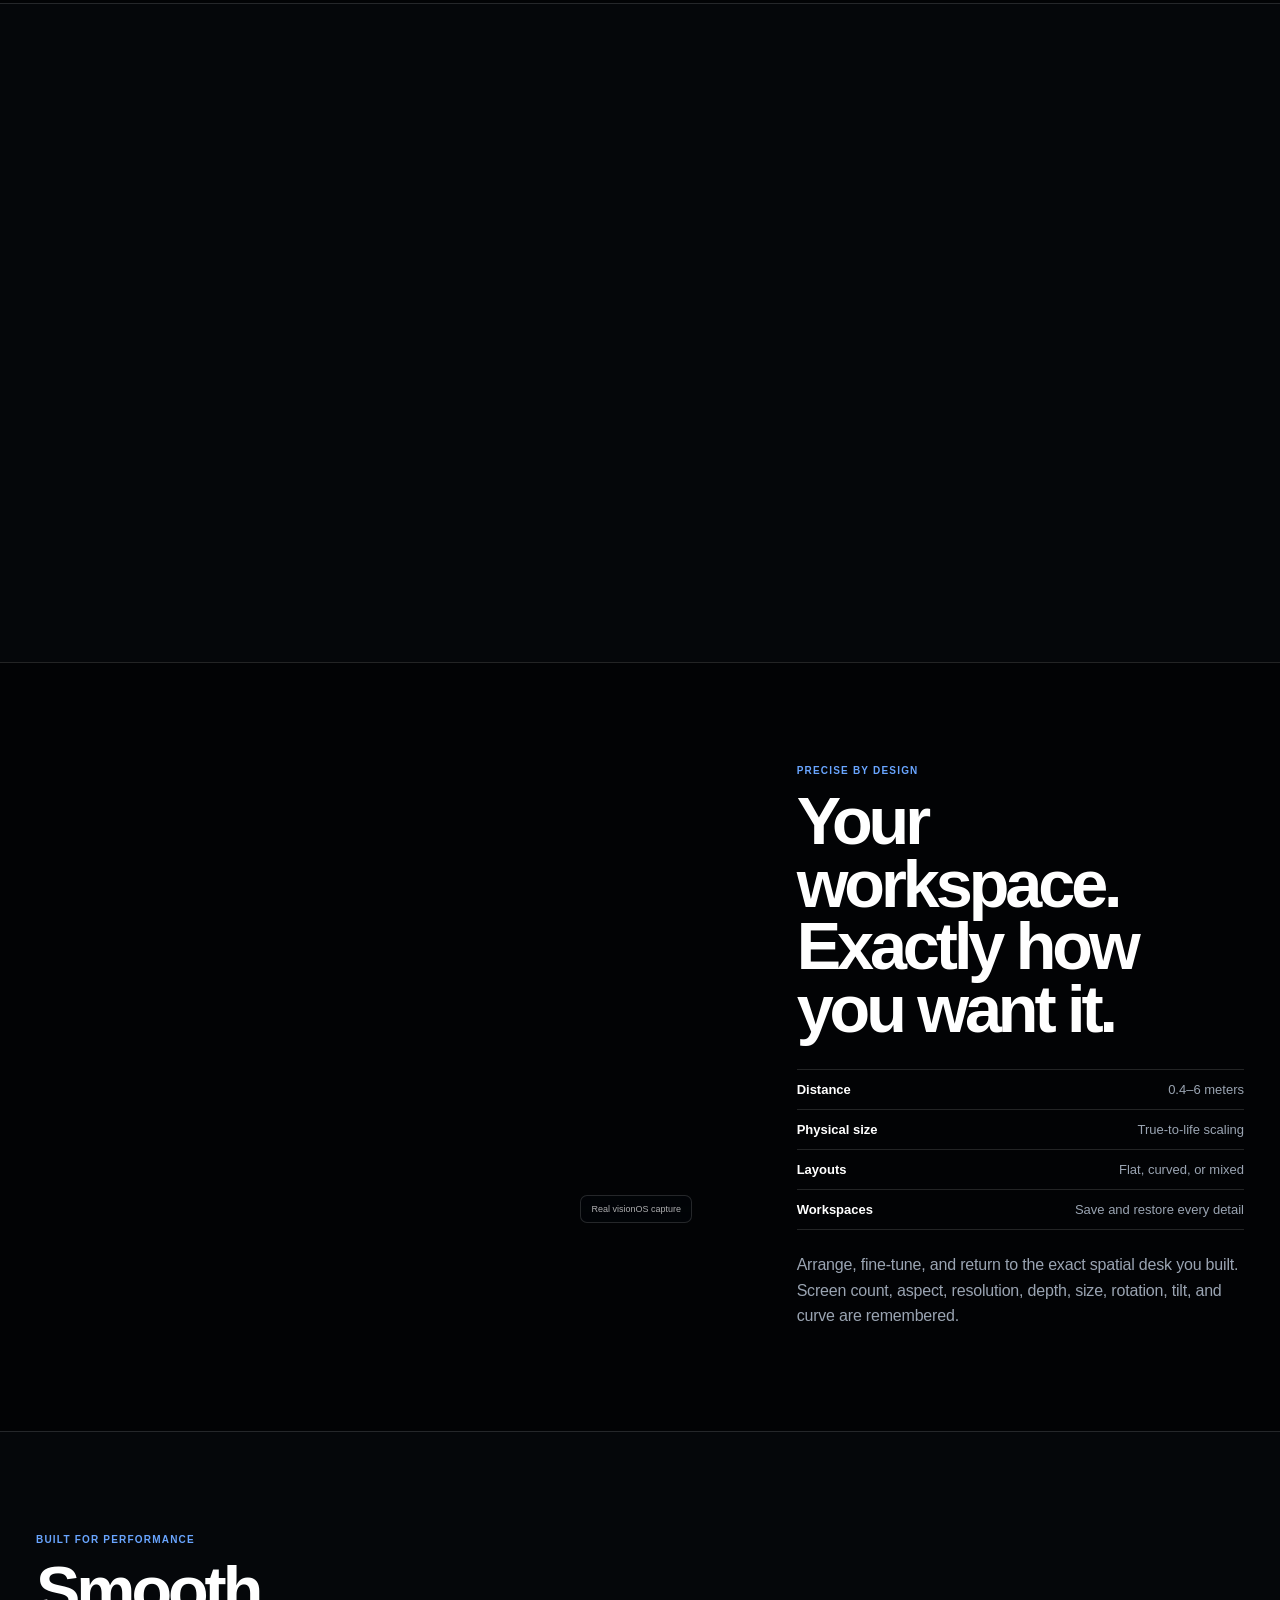
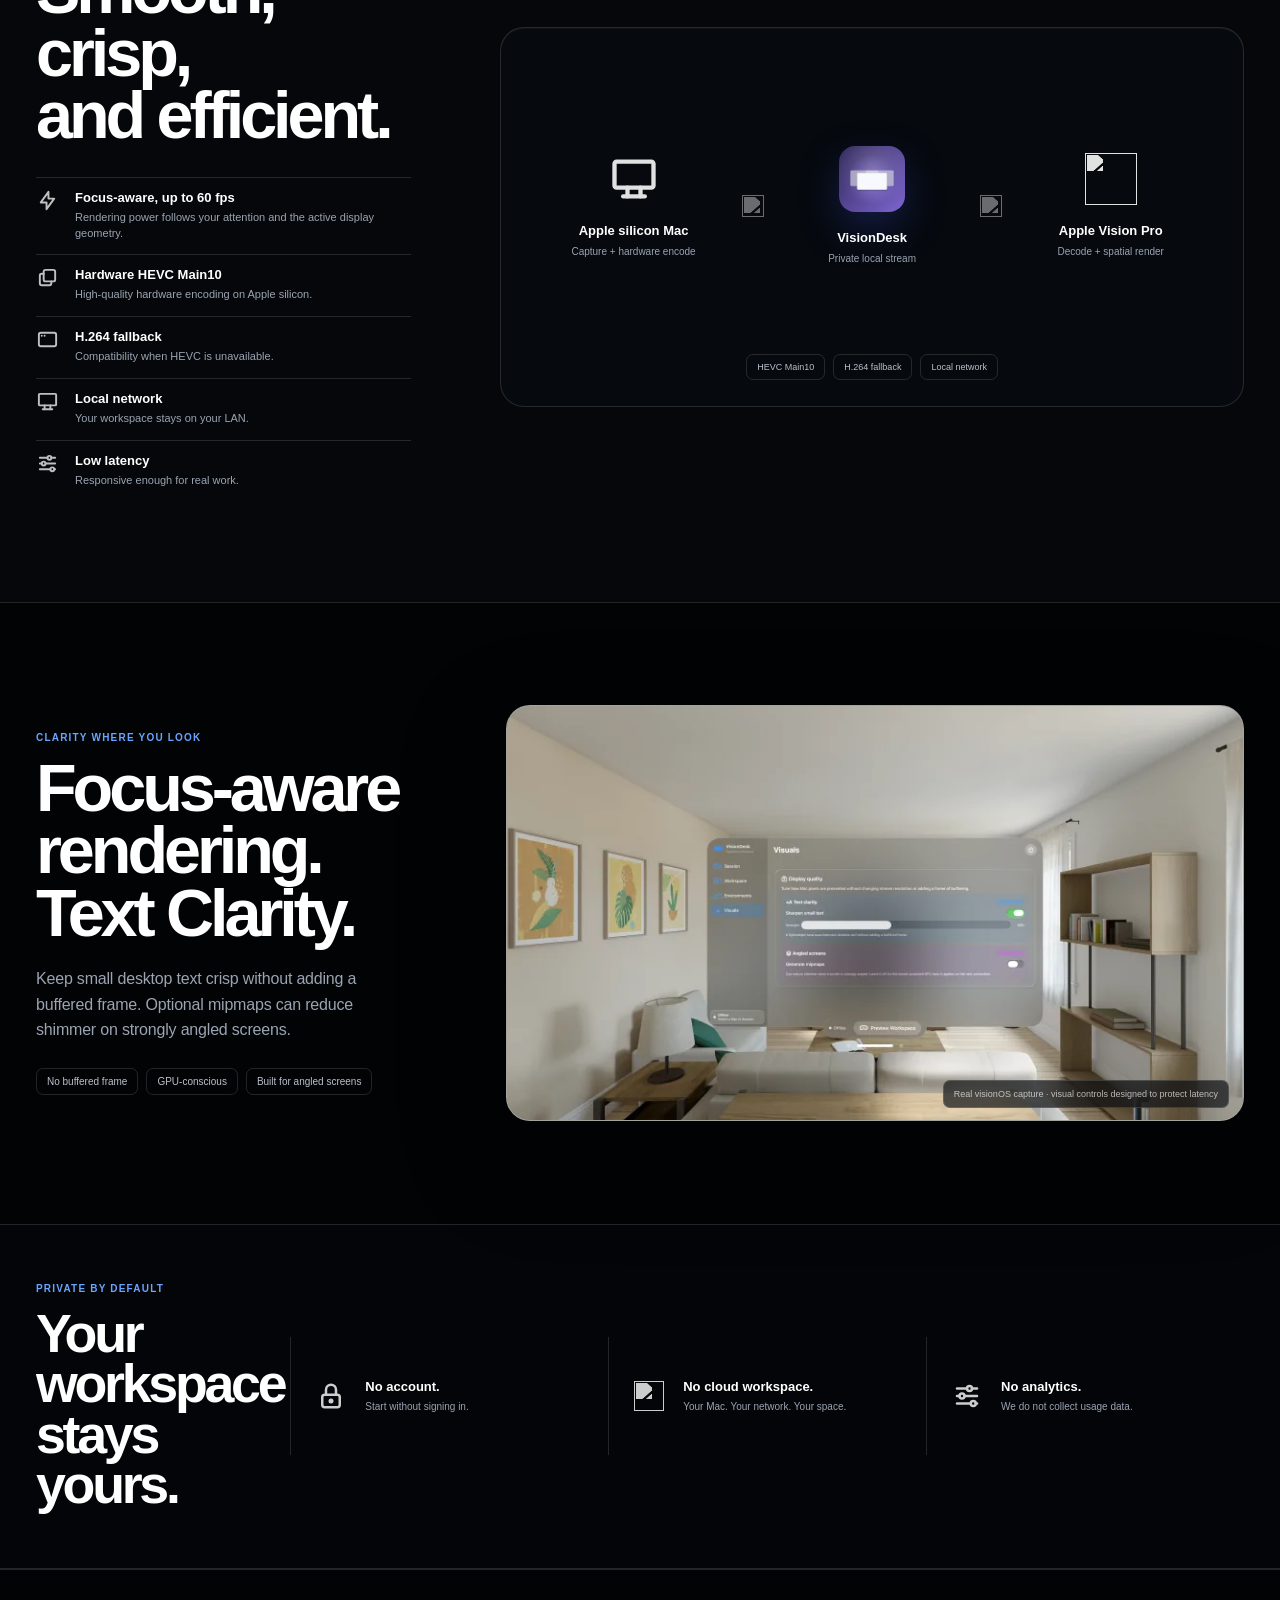
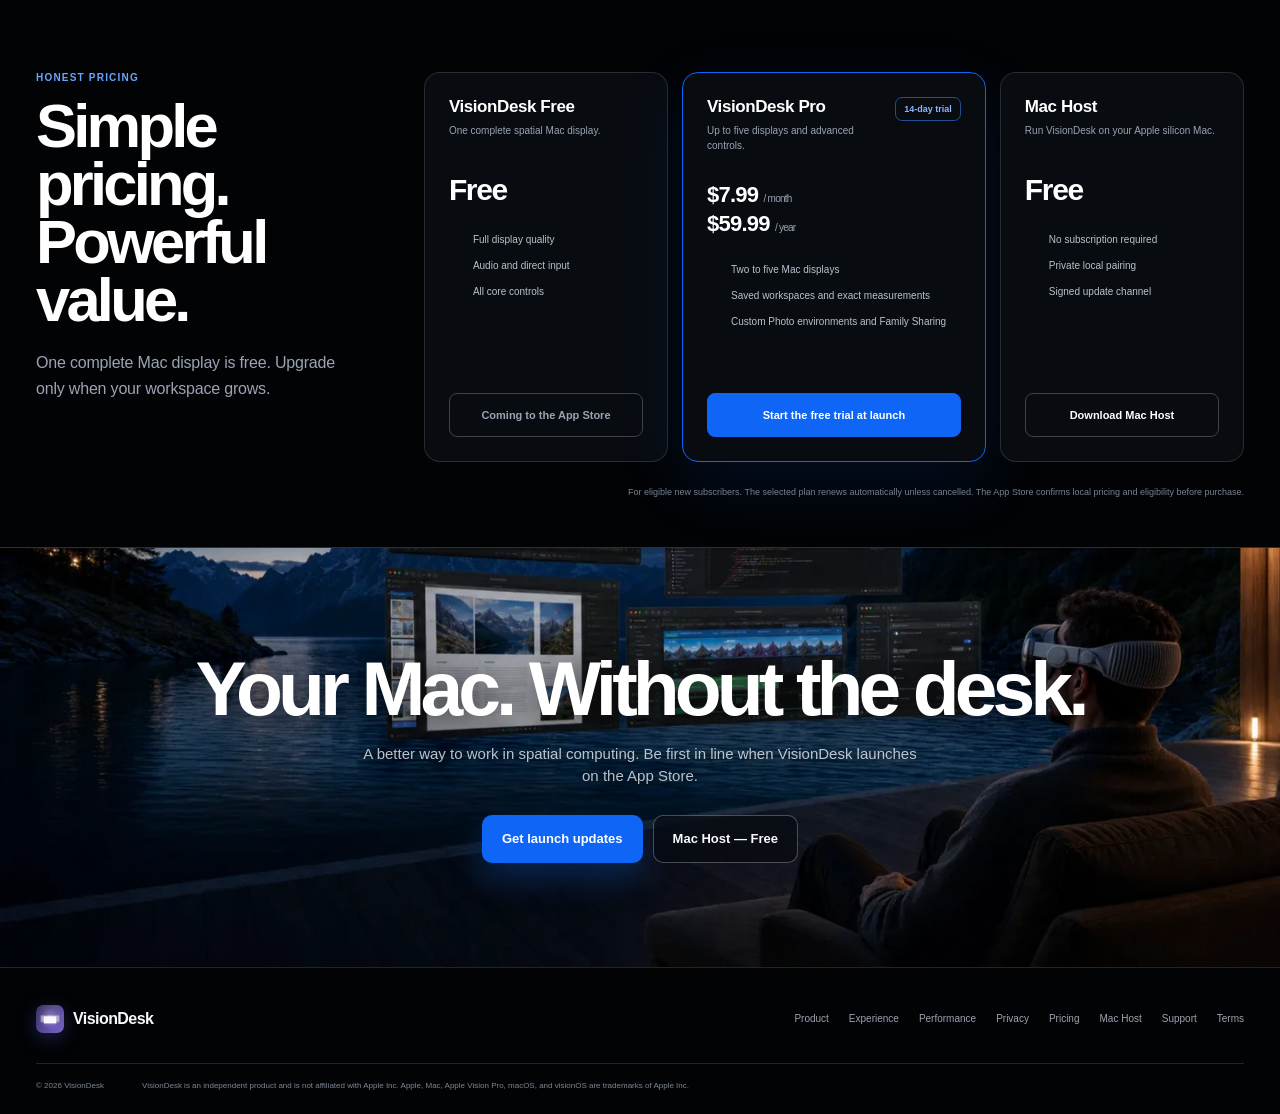
==== commit 71dd98ce: "Publish VisionDesk 1.0 Mac download" ====
--- a/index.html
+++ b/index.html
@@ -5,12 +5,12 @@
   <meta name="viewport" content="width=device-width, initial-scale=1">
   <meta name="theme-color" content="#03060b">
   <meta name="color-scheme" content="dark">
-  <title>VisionDeck — Your Mac. Without the desk.</title>
-  <meta name="description" content="VisionDeck brings up to five real Mac displays into Apple Vision Pro with exact spatial control, focus-aware clarity, private local streaming, and low latency.">
+  <title>VisionDesk — Your Mac. Without the desk.</title>
+  <meta name="description" content="VisionDesk brings up to five real Mac displays into Apple Vision Pro with exact spatial control, focus-aware clarity, private local streaming, and low latency.">
   <link rel="canonical" href="https://in16guus.github.io/visiondeck-releases/">
-  <meta property="og:title" content="VisionDeck — Your Mac. Without the desk.">
+  <meta property="og:title" content="VisionDesk — Your Mac. Without the desk.">
   <meta property="og:description" content="Up to five real Mac displays, arranged in space with exact size, distance, and curve.">
-  <meta property="og:site_name" content="VisionDeck">
+  <meta property="og:site_name" content="VisionDesk">
   <meta property="og:url" content="https://in16guus.github.io/visiondeck-releases/">
   <meta property="og:image" content="https://in16guus.github.io/visiondeck-releases/assets/product/visiondeck-spatial-cinema-hero-2026.webp">
   <meta property="og:image:width" content="1672">
@@ -18,7 +18,7 @@
   <meta property="og:image:alt" content="Five spatial Mac displays arranged around a professional using Apple Vision Pro">
   <meta property="og:type" content="website">
   <meta name="twitter:card" content="summary_large_image">
-  <meta name="twitter:title" content="VisionDeck — Your Mac. Without the desk.">
+  <meta name="twitter:title" content="VisionDesk — Your Mac. Without the desk.">
   <meta name="twitter:description" content="Up to five real Mac displays with exact spatial control, private local streaming, and low latency.">
   <meta name="twitter:image" content="https://in16guus.github.io/visiondeck-releases/assets/product/visiondeck-spatial-cinema-hero-2026.webp">
   <meta name="twitter:image:alt" content="Five spatial Mac displays arranged around a professional using Apple Vision Pro">
@@ -26,13 +26,13 @@
   <link rel="apple-touch-icon" href="assets/brand/visiondeck-app-icon.png">
   <link rel="preload" href="assets/product/visiondeck-spatial-cinema-hero-2026.webp" as="image" type="image/webp" imagesrcset="assets/product/visiondeck-spatial-cinema-hero-2026-960.webp 960w, assets/product/visiondeck-spatial-cinema-hero-2026-1440.webp 1440w, assets/product/visiondeck-spatial-cinema-hero-2026.webp 1672w" imagesizes="100vw" fetchpriority="high">
   <script>document.documentElement.classList.add('js')</script>
-  <link rel="stylesheet" href="site.css?v=20260720-6">
-  <script defer src="site.js?v=20260720-6"></script>
+  <link rel="stylesheet" href="site.css?v=20260720-8">
+  <script defer src="site.js?v=20260720-9"></script>
   <script type="application/ld+json">
   {
     "@context": "https://schema.org",
     "@type": "SoftwareApplication",
-    "name": "VisionDeck",
+    "name": "VisionDesk",
     "applicationCategory": "BusinessApplication",
     "operatingSystem": "macOS, visionOS",
     "description": "A private spatial multi-screen Mac workspace for Apple Vision Pro.",
@@ -45,9 +45,9 @@
 
   <header class="site-header" data-header>
     <div class="nav-shell">
-      <a class="brand" href="#top" aria-label="VisionDeck home">
+      <a class="brand" href="#top" aria-label="VisionDesk home">
         <img src="assets/brand/visiondeck-app-icon-64.webp" alt="" width="30" height="30">
-        <span>VisionDeck</span>
+        <span>VisionDesk</span>
       </a>
 
       <button class="menu-toggle" type="button" aria-expanded="false" aria-controls="site-nav" data-menu-toggle>
@@ -90,7 +90,7 @@
         </div>
       </div>
       <p class="hero-disclosure">AI-enhanced presentation based on the real app</p>
-      <a class="hero-scroll" href="#experience" aria-label="Continue to the VisionDeck experience">
+      <a class="hero-scroll" href="#experience" aria-label="Continue to the VisionDesk experience">
         <span>Explore</span>
         <img src="assets/icons/arrow-right.svg" alt="" width="16" height="16">
       </a>
@@ -99,7 +99,7 @@
     <section class="film-section section-dark" id="experience" aria-labelledby="film-title">
       <div class="page-shell film-layout">
         <div class="film-copy reveal">
-          <p class="section-label">VisionDeck in action</p>
+          <p class="section-label">VisionDesk in action</p>
           <h2 id="film-title">Spatial workspace.<br>Real Mac.<br>Zero compromise.</h2>
           <p>Turn one Mac into your personal studio. Work in code, edit, write, design, or research—in the layout that fits the moment.</p>
           <button class="text-action" type="button" data-tour-open>
@@ -113,7 +113,7 @@
             <source src="assets/product/visiondeck-product-demo-2026.mp4" type="video/mp4">
             <img src="assets/product/visiondeck-workspace-overview-2026.webp" srcset="assets/product/visiondeck-workspace-overview-2026-768.webp 768w, assets/product/visiondeck-workspace-overview-2026.webp 2400w" sizes="(max-width: 760px) calc(100vw - 32px), 65vw" alt="" width="2400" height="1350" loading="lazy">
           </video>
-          <button class="film-open" type="button" data-tour-open aria-label="Open the VisionDeck product tour">
+          <button class="film-open" type="button" data-tour-open aria-label="Open the VisionDesk product tour">
             <span class="film-control"><img src="assets/icons/arrow-right.svg" alt="" width="24" height="24"></span>
           </button>
           <button class="demo-playback" type="button" data-demo-toggle aria-label="Pause product demo">Pause</button>
@@ -127,7 +127,7 @@
         <div class="display-copy reveal">
           <p class="section-label">Five displays</p>
           <h2 id="display-title">Five displays.<br>One Mac.</h2>
-          <p>See more and do more without adding hardware. VisionDeck streams up to five real Mac displays over your local network.</p>
+          <p>See more and do more without adding hardware. VisionDesk streams up to five real Mac displays over your local network.</p>
           <ul class="quiet-list">
             <li>Portrait to ultrawide</li>
             <li>Flat, curved, or mixed</li>
@@ -137,7 +137,7 @@
 
         <figure class="cinema-frame reveal">
           <img src="assets/product/visiondeck-hero-ai.webp" srcset="assets/product/visiondeck-hero-ai-768.webp 768w, assets/product/visiondeck-hero-ai-960.webp 960w, assets/product/visiondeck-hero-ai-1200.webp 1200w, assets/product/visiondeck-hero-ai.webp 1672w" sizes="(max-width: 760px) calc(100vw - 32px), 62vw" alt="Five Mac workspaces arranged in a curved spatial layout above an alpine lake" width="1672" height="941" loading="lazy">
-          <figcaption>AI-enhanced product presentation · based on VisionDeck’s real workspace behavior</figcaption>
+          <figcaption>AI-enhanced product presentation · based on VisionDesk’s real workspace behavior</figcaption>
         </figure>
       </div>
     </section>
@@ -145,7 +145,7 @@
     <section class="workspace-section section-dark" aria-labelledby="workspace-title">
       <div class="page-shell workspace-layout">
         <figure class="app-window app-window-dark reveal">
-          <img src="assets/product/visiondeck-workspace-measurements-2026.webp?v=20260719" srcset="assets/product/visiondeck-workspace-measurements-2026-768.webp 768w, assets/product/visiondeck-workspace-measurements-2026.webp 2400w" sizes="(max-width: 1020px) calc(100vw - 32px), 52vw" alt="VisionDeck Workspace settings with exact distance, physical size, layout, and saved workspace controls" width="2400" height="1350" loading="lazy">
+          <img src="assets/product/visiondeck-workspace-measurements-2026.webp?v=20260719" srcset="assets/product/visiondeck-workspace-measurements-2026-768.webp 768w, assets/product/visiondeck-workspace-measurements-2026.webp 2400w" sizes="(max-width: 1020px) calc(100vw - 32px), 52vw" alt="VisionDesk Workspace settings with exact distance, physical size, layout, and saved workspace controls" width="2400" height="1350" loading="lazy">
           <figcaption>Real visionOS capture</figcaption>
         </figure>
 
@@ -169,7 +169,7 @@
           <p class="section-label">Built for performance</p>
           <h2 id="performance-title">Smooth, crisp,<br>and efficient.</h2>
           <ul class="performance-list">
-            <li><img src="assets/icons/bolt.svg" alt="" width="24" height="24"><span><strong>Focus-aware 60 fps</strong>Rendering power follows your attention.</span></li>
+            <li><img src="assets/icons/bolt.svg" alt="" width="24" height="24"><span><strong>Focus-aware, up to 60 fps</strong>Rendering power follows your attention and the active display geometry.</span></li>
             <li><img src="assets/icons/layers-subtract.svg" alt="" width="24" height="24"><span><strong>Hardware HEVC Main10</strong>High-quality hardware encoding on Apple silicon.</span></li>
             <li><img src="assets/icons/app-window.svg" alt="" width="24" height="24"><span><strong>H.264 fallback</strong>Compatibility when HEVC is unavailable.</span></li>
             <li><img src="assets/icons/device-desktop.svg" alt="" width="24" height="24"><span><strong>Local network</strong>Your workspace stays on your LAN.</span></li>
@@ -177,7 +177,7 @@
           </ul>
         </div>
 
-        <div class="performance-route reveal" role="group" aria-label="VisionDeck local streaming route">
+        <div class="performance-route reveal" role="group" aria-label="VisionDesk local streaming route">
           <div class="route-node">
             <img src="assets/icons/device-desktop.svg" alt="" width="52" height="52">
             <strong>Apple silicon Mac</strong>
@@ -186,7 +186,7 @@
           <img class="route-arrow" src="assets/icons/arrow-right.svg" alt="" width="24" height="24">
           <div class="route-node route-node-brand">
             <img src="assets/brand/visiondeck-app-icon-144.webp" alt="" width="64" height="64">
-            <strong>VisionDeck</strong>
+            <strong>VisionDesk</strong>
             <span>Private local stream</span>
           </div>
           <img class="route-arrow" src="assets/icons/arrow-right.svg" alt="" width="24" height="24">
@@ -210,7 +210,7 @@
         </div>
 
         <figure class="app-window reveal">
-          <img src="assets/product/visiondeck-visuals-2026.webp" srcset="assets/product/visiondeck-visuals-2026-768.webp 768w, assets/product/visiondeck-visuals-2026.webp 2400w" sizes="(max-width: 1020px) calc(100vw - 32px), 52vw" alt="VisionDeck Visuals settings with Text Clarity and Angled screens controls" width="2400" height="1350" loading="lazy">
+          <img src="assets/product/visiondeck-visuals-2026.webp" srcset="assets/product/visiondeck-visuals-2026-768.webp 768w, assets/product/visiondeck-visuals-2026.webp 2400w" sizes="(max-width: 1020px) calc(100vw - 32px), 52vw" alt="VisionDesk Visuals settings with Text Clarity and Angled screens controls" width="2400" height="1350" loading="lazy">
           <figcaption>Real visionOS capture · visual controls designed to protect latency</figcaption>
         </figure>
       </div>
@@ -238,7 +238,7 @@
 
         <div class="pricing-plans">
           <article class="price-plan reveal">
-            <div><h3>VisionDeck Free</h3><p>One complete spatial Mac display.</p></div>
+            <div><h3>VisionDesk Free</h3><p>One complete spatial Mac display.</p></div>
             <strong class="price">Free</strong>
             <ul>
               <li><img src="assets/icons/check.svg" alt="" width="16" height="16">Full display quality</li>
@@ -249,7 +249,7 @@
           </article>
 
           <article class="price-plan price-plan-pro reveal">
-            <div class="plan-title-row"><div><h3>VisionDeck Pro</h3><p>Up to five displays and advanced controls.</p></div><span>14-day trial</span></div>
+            <div class="plan-title-row"><div><h3>VisionDesk Pro</h3><p>Up to five displays and advanced controls.</p></div><span>14-day trial</span></div>
             <div class="price-stack"><strong>$7.99 <small>/ month</small></strong><strong>$59.99 <small>/ year</small></strong></div>
             <ul>
               <li><img src="assets/icons/check.svg" alt="" width="16" height="16">Two to five Mac displays</li>
@@ -260,7 +260,7 @@
           </article>
 
           <article class="price-plan reveal">
-            <div><h3>Mac Host</h3><p>Run VisionDeck on your Apple silicon Mac.</p></div>
+            <div><h3>Mac Host</h3><p>Run VisionDesk on your Apple silicon Mac.</p></div>
             <strong class="price">Free</strong>
             <ul>
               <li><img src="assets/icons/check.svg" alt="" width="16" height="16">No subscription required</li>
@@ -278,7 +278,7 @@
       <div class="closing-media" aria-hidden="true"><img src="assets/product/visiondeck-spatial-cinema-hero-2026.webp" srcset="assets/product/visiondeck-spatial-cinema-hero-2026-960.webp 960w, assets/product/visiondeck-spatial-cinema-hero-2026-1440.webp 1440w, assets/product/visiondeck-spatial-cinema-hero-2026.webp 1672w" sizes="100vw" alt="" width="1672" height="941" loading="lazy"></div>
       <div class="page-shell closing-layout reveal">
         <h2 id="closing-title">Your Mac. Without the desk.</h2>
-        <p>A better way to work in spatial computing. Be first in line when VisionDeck launches on the App Store.</p>
+        <p>A better way to work in spatial computing. Be first in line when VisionDesk launches on the App Store.</p>
         <div class="closing-actions">
           <a class="button button-primary" href="https://github.com/in16guus/visiondeck-releases/releases" target="_blank" rel="noreferrer">Get launch updates</a>
           <a class="button button-ghost" href="downloads.html">Mac Host — Free</a>
@@ -289,9 +289,9 @@
 
   <footer class="site-footer">
     <div class="page-shell footer-main">
-      <a class="brand brand-on-dark" href="#top" aria-label="VisionDeck home">
+      <a class="brand brand-on-dark" href="#top" aria-label="VisionDesk home">
         <img src="assets/brand/visiondeck-app-icon-64.webp" alt="" width="30" height="30">
-        <span>VisionDeck</span>
+        <span>VisionDesk</span>
       </a>
       <nav aria-label="Footer">
         <a href="#product">Product</a>
@@ -305,45 +305,45 @@
       </nav>
     </div>
     <div class="page-shell footer-legal">
-      <span>© 2026 VisionDeck</span>
-      <span>VisionDeck is an independent product and is not affiliated with Apple Inc. Apple, Mac, Apple Vision Pro, macOS, and visionOS are trademarks of Apple Inc.</span>
+      <span>© 2026 VisionDesk</span>
+      <span>VisionDesk is an independent product and is not affiliated with Apple Inc. Apple, Mac, Apple Vision Pro, macOS, and visionOS are trademarks of Apple Inc.</span>
     </div>
   </footer>
 
   <dialog class="product-tour" data-tour-dialog aria-labelledby="tour-title">
     <div class="tour-shell">
       <div class="tour-header">
-        <div><span>VisionDeck product tour</span><h2 id="tour-title">The real app, feature by feature.</h2></div>
+        <div><span>VisionDesk product tour</span><h2 id="tour-title">The real app, feature by feature.</h2></div>
         <button class="tour-close" type="button" data-tour-close aria-label="Close product tour"><img src="assets/icons/x.svg" alt="" width="22" height="22"></button>
       </div>
 
       <div class="tour-stage">
         <article class="tour-slide is-active" data-tour-slide>
-          <img src="assets/product/visiondeck-workspace-overview-2026.webp?v=20260719" srcset="assets/product/visiondeck-workspace-overview-2026-768.webp 768w, assets/product/visiondeck-workspace-overview-2026.webp 2400w" sizes="(max-width: 760px) 100vw, 1180px" alt="VisionDeck Workspace overview" width="2400" height="1350">
+          <img src="assets/product/visiondeck-workspace-overview-2026.webp?v=20260719" srcset="assets/product/visiondeck-workspace-overview-2026-768.webp 768w, assets/product/visiondeck-workspace-overview-2026.webp 2400w" sizes="(max-width: 760px) 100vw, 1180px" alt="VisionDesk Workspace overview" width="2400" height="1350">
           <div><strong>Shape the spatial desk by hand</strong><span>Drag, pinch, and turn every screen—then refine distance and real rendered size.</span></div>
         </article>
         <article class="tour-slide tour-slide-mac" data-tour-slide hidden>
-          <img src="assets/product/visiondeck-mac-screens-2026.webp" srcset="assets/product/visiondeck-mac-screens-2026-768.webp 768w, assets/product/visiondeck-mac-screens-2026.webp 1800w" sizes="(max-width: 760px) 100vw, 1180px" alt="VisionDeck Mac Host screen controls" width="1800" height="1160" loading="lazy" decoding="async">
+          <img src="assets/product/visiondeck-mac-screens-2026.webp" srcset="assets/product/visiondeck-mac-screens-2026-768.webp 768w, assets/product/visiondeck-mac-screens-2026.webp 1800w" sizes="(max-width: 760px) 100vw, 1180px" alt="VisionDesk Mac Host screen controls" width="1800" height="1160" loading="lazy" decoding="async">
           <div><strong>Refine every screen from your Mac</strong><span>Match resolution, orientation, distance, physical size, tilt, and bend per display.</span></div>
         </article>
         <article class="tour-slide" data-tour-slide hidden>
-          <img src="assets/product/visiondeck-workspace-measurements-2026.webp?v=20260719" srcset="assets/product/visiondeck-workspace-measurements-2026-768.webp 768w, assets/product/visiondeck-workspace-measurements-2026.webp 2400w" sizes="(max-width: 760px) 100vw, 1180px" alt="VisionDeck exact workspace measurements" width="2400" height="1350" loading="lazy" decoding="async">
+          <img src="assets/product/visiondeck-workspace-measurements-2026.webp?v=20260719" srcset="assets/product/visiondeck-workspace-measurements-2026-768.webp 768w, assets/product/visiondeck-workspace-measurements-2026.webp 2400w" sizes="(max-width: 760px) 100vw, 1180px" alt="VisionDesk exact workspace measurements" width="2400" height="1350" loading="lazy" decoding="async">
           <div><strong>Work at true-to-life scale</strong><span>Use exact meters instead of an abstract percentage, with one shared model on Mac and Vision Pro.</span></div>
         </article>
         <article class="tour-slide" data-tour-slide hidden>
-          <img src="assets/product/visiondeck-environments-2026.webp?v=20260719" srcset="assets/product/visiondeck-environments-2026-768.webp 768w, assets/product/visiondeck-environments-2026.webp 2400w" sizes="(max-width: 760px) 100vw, 1180px" alt="VisionDeck Environment settings" width="2400" height="1350" loading="lazy" decoding="async">
+          <img src="assets/product/visiondeck-environments-2026.webp?v=20260719" srcset="assets/product/visiondeck-environments-2026-768.webp 768w, assets/product/visiondeck-environments-2026.webp 2400w" sizes="(max-width: 760px) 100vw, 1180px" alt="VisionDesk Environment settings" width="2400" height="1350" loading="lazy" decoding="async">
           <div><strong>Choose the world around it</strong><span>Keep your room visible, use an Apple environment, or add a Custom Photo.</span></div>
         </article>
         <article class="tour-slide" data-tour-slide hidden>
-          <img src="assets/product/visiondeck-saved-workspaces-2026.webp" srcset="assets/product/visiondeck-saved-workspaces-2026-768.webp 768w, assets/product/visiondeck-saved-workspaces-2026.webp 2400w" sizes="(max-width: 760px) 100vw, 1180px" alt="VisionDeck saved workspace controls" width="2400" height="1350" loading="lazy" decoding="async">
+          <img src="assets/product/visiondeck-saved-workspaces-2026.webp" srcset="assets/product/visiondeck-saved-workspaces-2026-768.webp 768w, assets/product/visiondeck-saved-workspaces-2026.webp 2400w" sizes="(max-width: 760px) 100vw, 1180px" alt="VisionDesk saved workspace controls" width="2400" height="1350" loading="lazy" decoding="async">
           <div><strong>Return to a complete setup</strong><span>Save and restore screen count, aspect, resolution, position, depth, size, tilt, and curve.</span></div>
         </article>
         <article class="tour-slide" data-tour-slide hidden>
-          <img src="assets/product/visiondeck-keyboard-2026.webp" srcset="assets/product/visiondeck-keyboard-2026-768.webp 768w, assets/product/visiondeck-keyboard-2026.webp 2400w" sizes="(max-width: 760px) 100vw, 1180px" alt="VisionDeck remote keyboard controls" width="2400" height="1350" loading="lazy" decoding="async">
+          <img src="assets/product/visiondeck-keyboard-2026.webp" srcset="assets/product/visiondeck-keyboard-2026-768.webp 768w, assets/product/visiondeck-keyboard-2026.webp 2400w" sizes="(max-width: 760px) 100vw, 1180px" alt="VisionDesk remote keyboard controls" width="2400" height="1350" loading="lazy" decoding="async">
           <div><strong>Control the Mac without leaving space</strong><span>Send text, navigation, clipboard, and editing commands over the encrypted connection.</span></div>
         </article>
         <article class="tour-slide" data-tour-slide hidden>
-          <img src="assets/product/visiondeck-visuals-2026.webp" srcset="assets/product/visiondeck-visuals-2026-768.webp 768w, assets/product/visiondeck-visuals-2026.webp 2400w" sizes="(max-width: 760px) 100vw, 1180px" alt="VisionDeck Visuals settings" width="2400" height="1350" loading="lazy" decoding="async">
+          <img src="assets/product/visiondeck-visuals-2026.webp" srcset="assets/product/visiondeck-visuals-2026-768.webp 768w, assets/product/visiondeck-visuals-2026.webp 2400w" sizes="(max-width: 760px) 100vw, 1180px" alt="VisionDesk Visuals settings" width="2400" height="1350" loading="lazy" decoding="async">
           <div><strong>Tune clarity without adding delay</strong><span>Sharpen small text and reduce shimmer on angled screens.</span></div>
         </article>
       </div>
@@ -352,7 +352,7 @@
         <div class="tour-progress" aria-live="polite" data-tour-progress>1 / 7</div>
         <div class="tour-controls">
           <button type="button" data-tour-prev>Previous</button>
-          <button type="button" data-tour-next>Next <img src="assets/icons/arrow-right.svg" alt="" width="16" height="16"></button>
+          <button type="button" data-tour-next><span data-tour-next-label>Next</span><img data-tour-next-icon src="assets/icons/arrow-right.svg" alt="" width="16" height="16"></button>
         </div>
       </div>
     </div>
--- a/site.css
+++ b/site.css
@@ -216,7 +216,8 @@
 .tour-progress { color: var(--muted); font-size: 11px; }
 .tour-controls { display: flex; gap: 8px; }
 .tour-controls button { min-height: 44px; padding: 0 14px; display: inline-flex; align-items: center; gap: 7px; border: 1px solid var(--line); border-radius: 8px; background: transparent; font-size: 11px; font-weight: 660; cursor: pointer; }
-.tour-controls button:hover { border-color: var(--line-strong); }
+.tour-controls button:not(:disabled):hover { border-color: var(--line-strong); }
+.tour-controls button:disabled { opacity: 0.38; cursor: default; }
 .tour-controls img { width: 16px; height: 16px; filter: brightness(0) invert(1); }
 
 .js .reveal { opacity: 0; transform: translateY(18px); transition: opacity 680ms ease, transform 680ms cubic-bezier(0.2, 0.74, 0.2, 1); }
@@ -280,7 +281,7 @@
 
 @media (max-width: 560px) {
   .hero { min-height: 760px; }
-  .hero-image { object-position: 67% center; }
+  .hero-image { object-position: 78% center; }
   .hero-layout { min-height: 760px; padding-bottom: 54px; }
   .hero h1 { font-size: clamp(52px, 16vw, 72px); }
   .hero-actions { display: grid; }
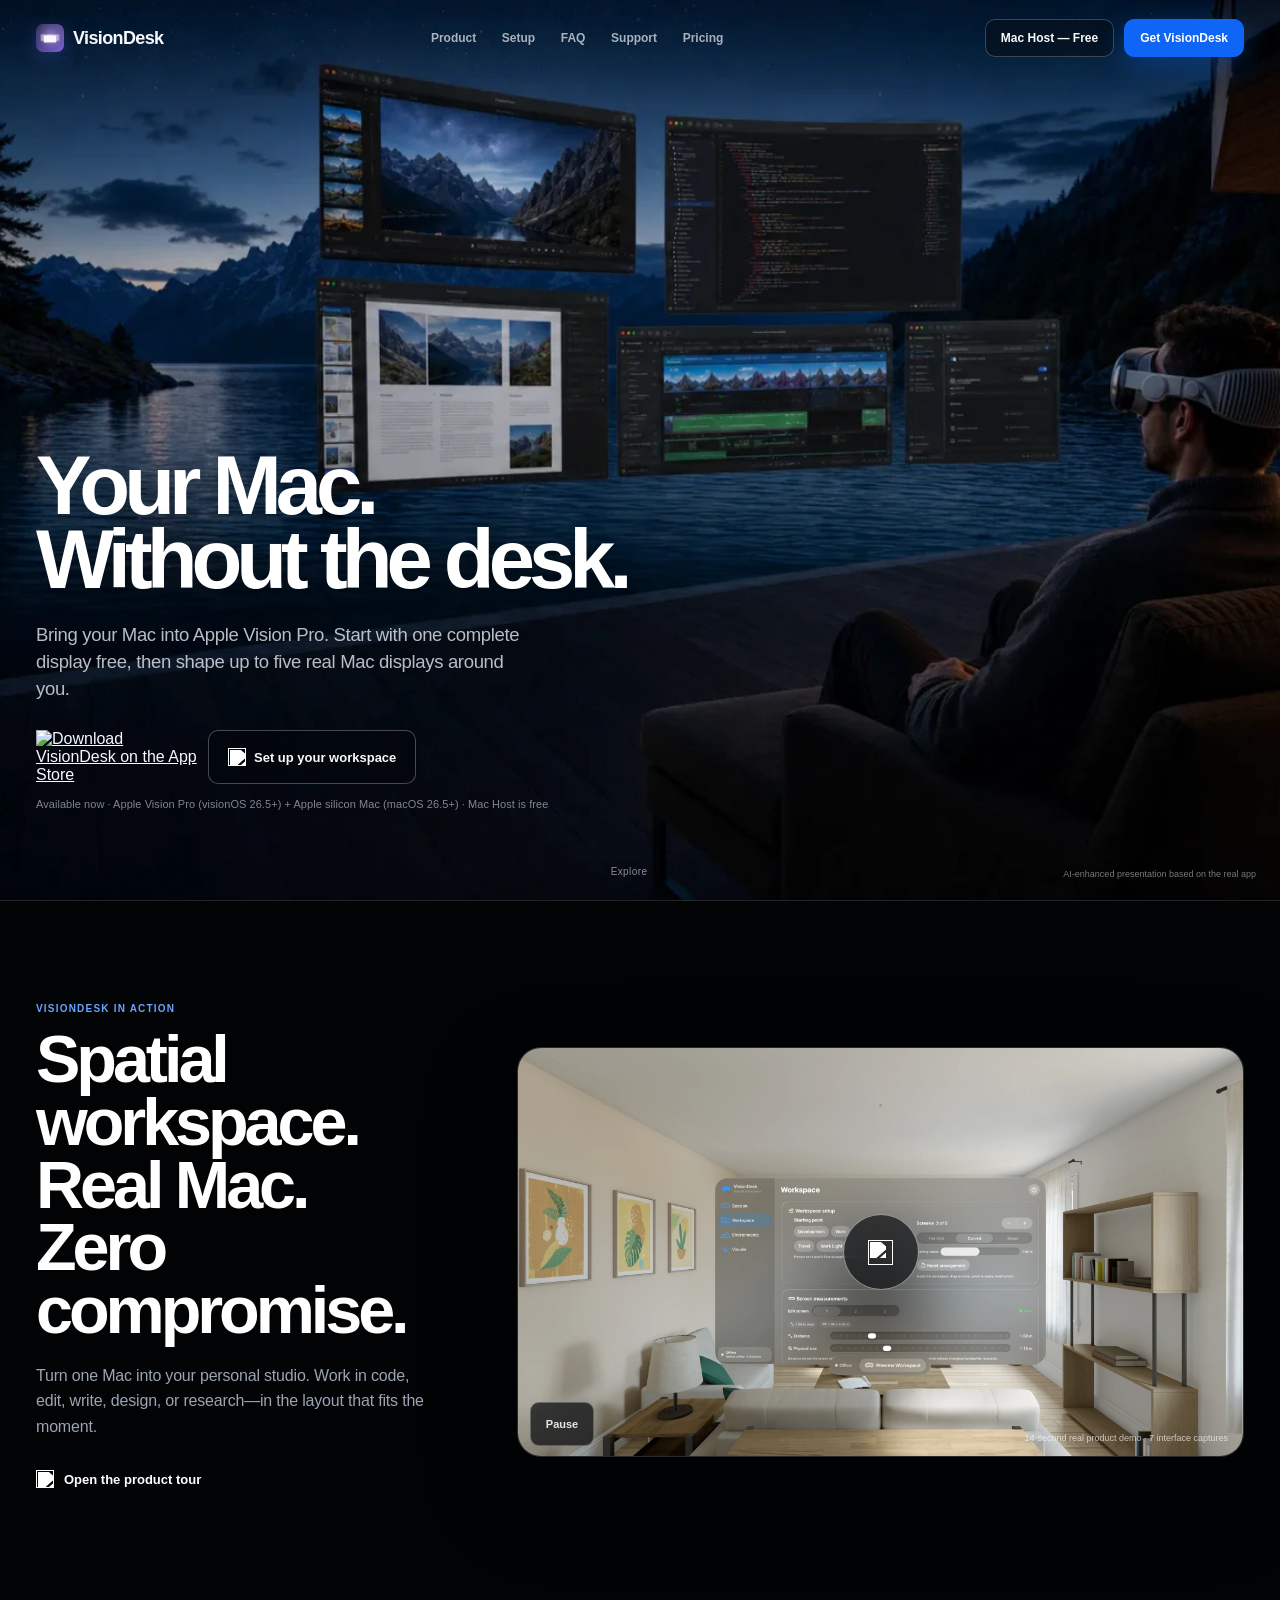
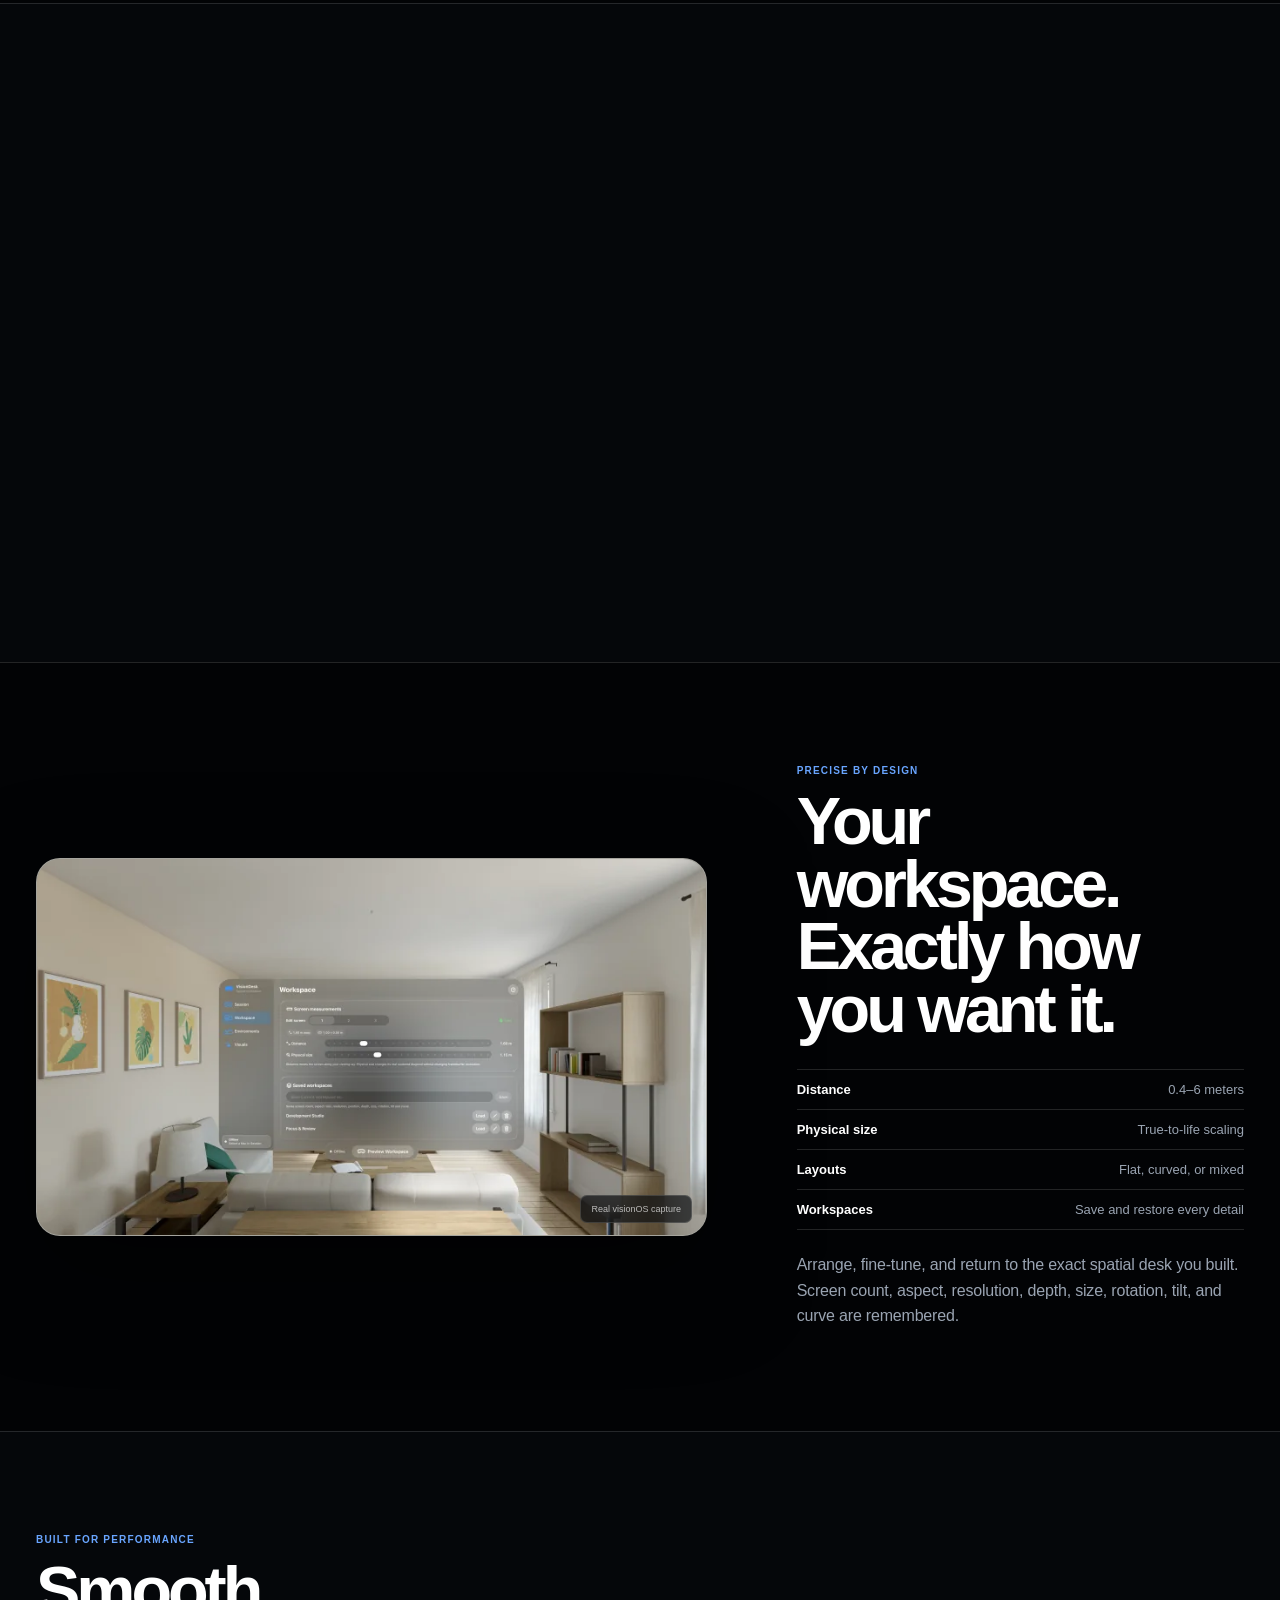
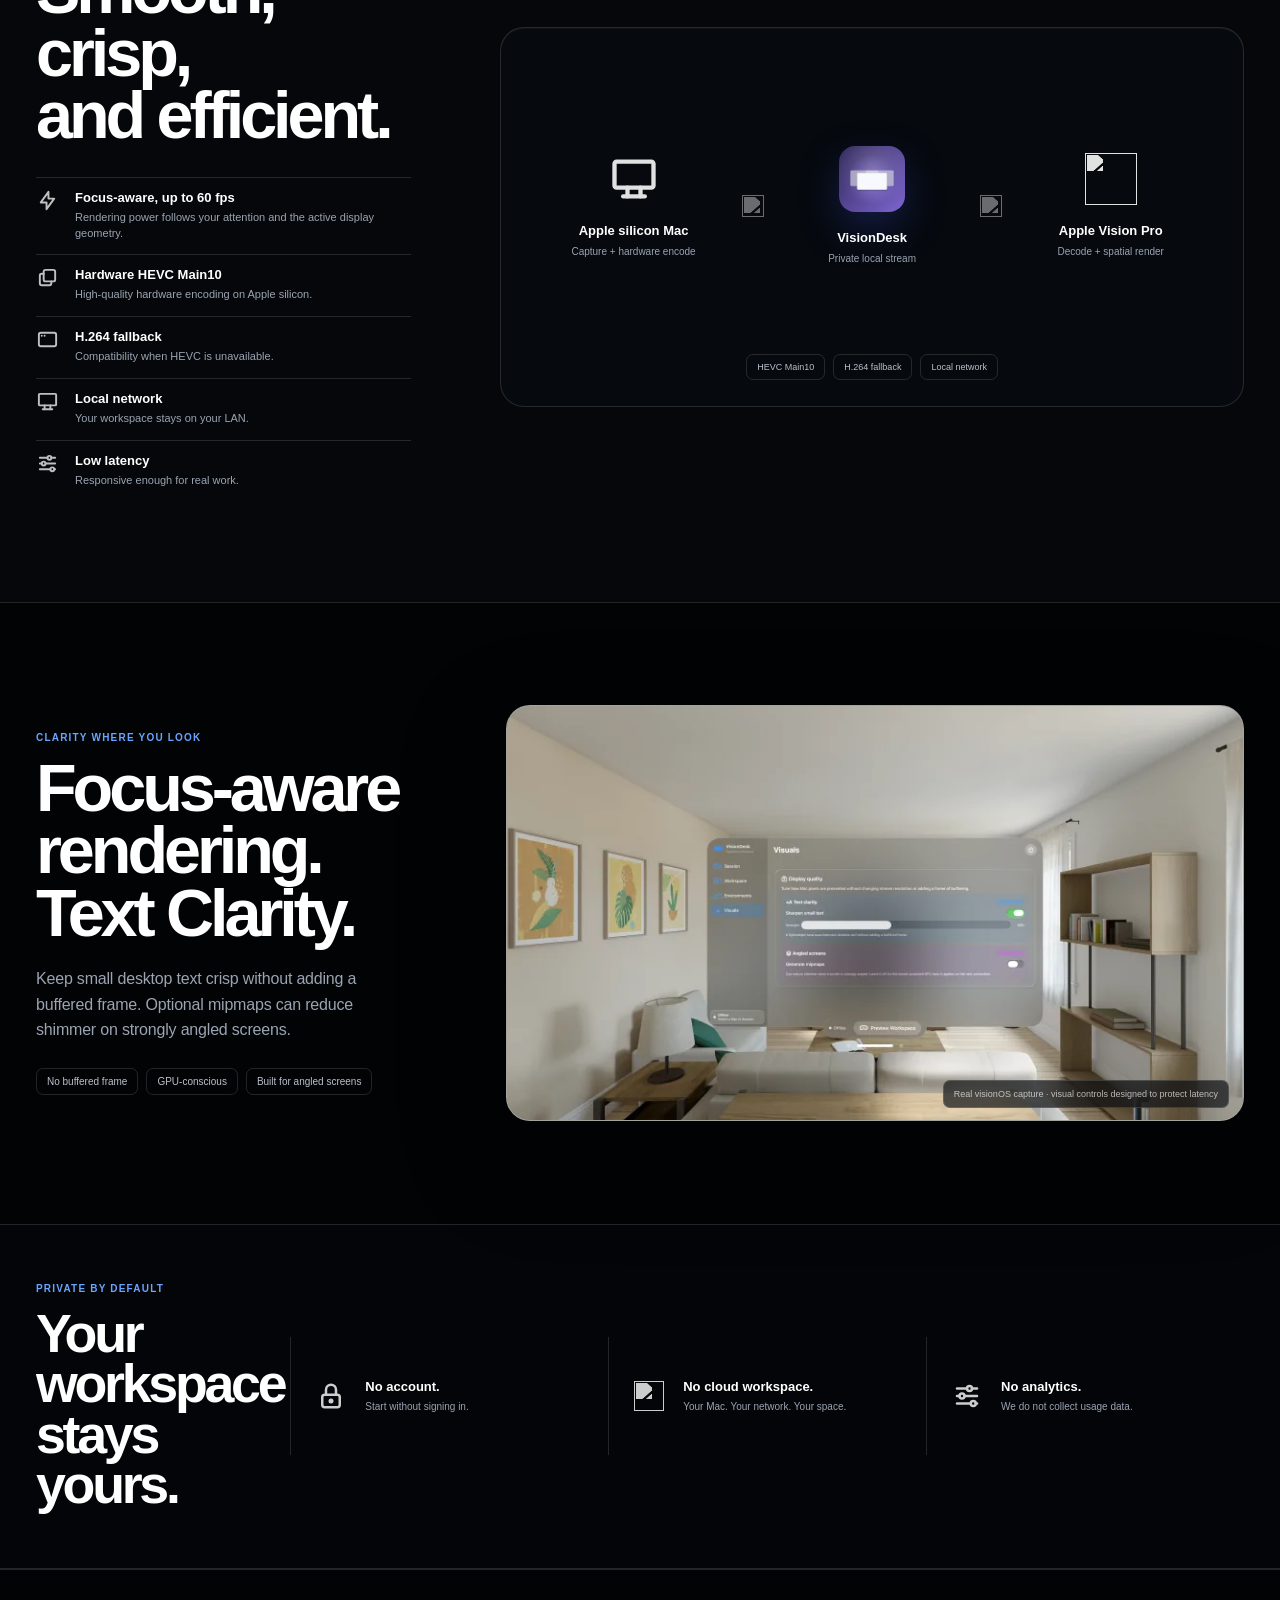
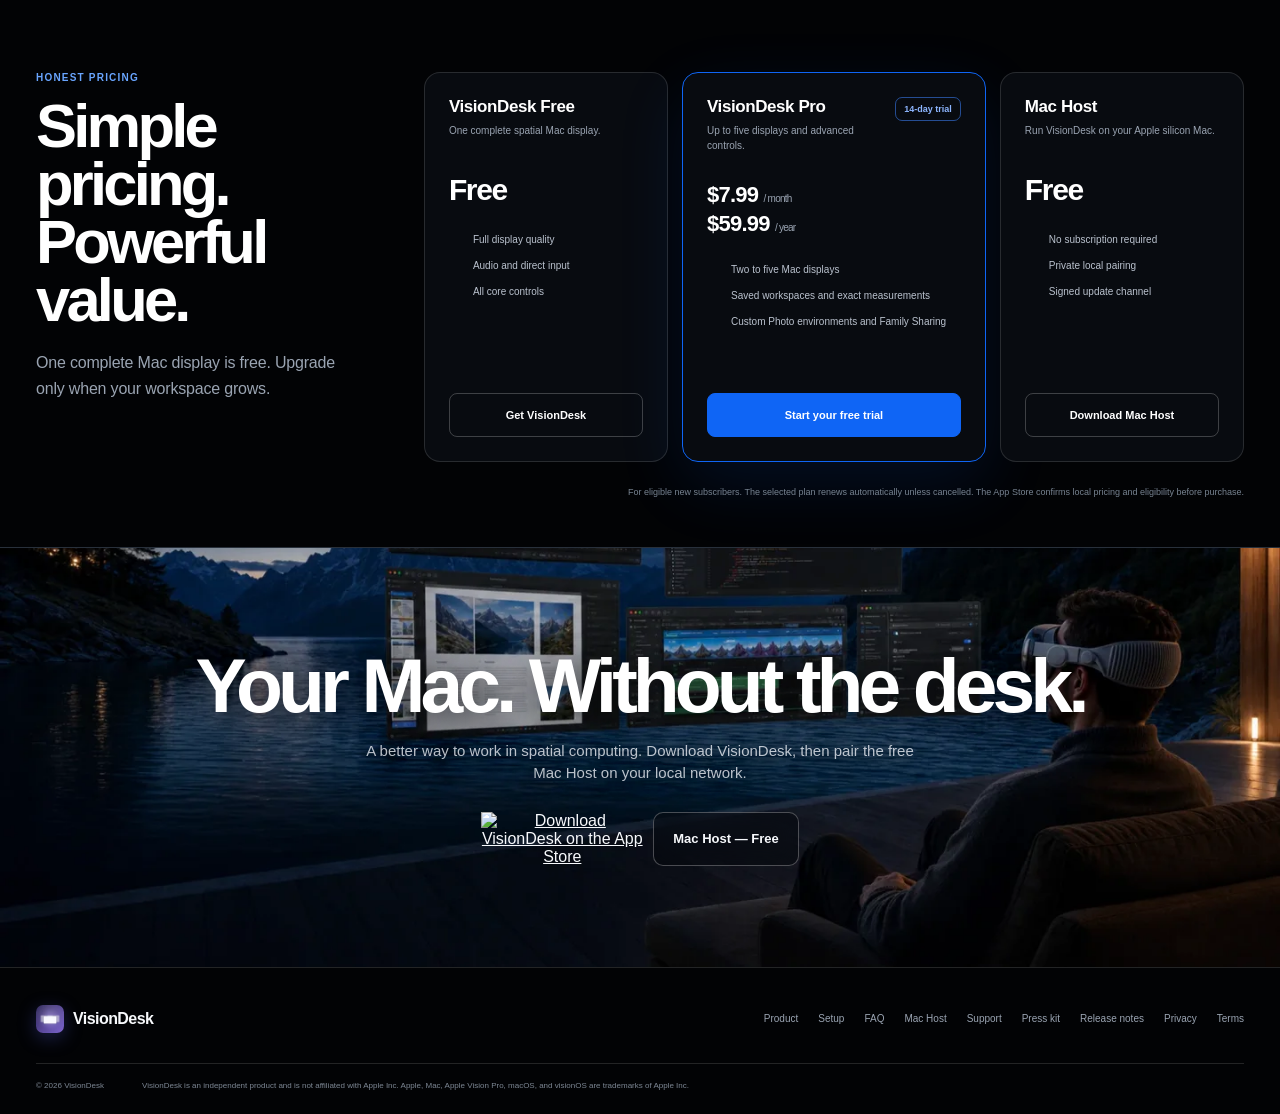
==== commit ac8cd0db: "Truth fixes, App Store badge, Smart App Banner, terms tab, FAQ schema, press kit" ====
--- a/index.html
+++ b/index.html
@@ -3,13 +3,14 @@
 <head>
   <meta charset="utf-8">
   <meta name="viewport" content="width=device-width, initial-scale=1">
+  <meta name="apple-itunes-app" content="app-id=6792746717">
   <meta name="theme-color" content="#03060b">
   <meta name="color-scheme" content="dark">
   <title>VisionDesk — Your Mac. Without the desk.</title>
-  <meta name="description" content="VisionDesk brings up to five real Mac displays into Apple Vision Pro with exact spatial control, focus-aware clarity, private local streaming, and low latency.">
+  <meta name="description" content="Bring up to five real Mac displays into Apple Vision Pro. VisionDesk pairs a free Mac Host with private local streaming, precise spatial controls, and focus-aware clarity.">
   <link rel="canonical" href="https://in16guus.github.io/visiondeck-releases/">
   <meta property="og:title" content="VisionDesk — Your Mac. Without the desk.">
-  <meta property="og:description" content="Up to five real Mac displays, arranged in space with exact size, distance, and curve.">
+  <meta property="og:description" content="Your private spatial Mac workspace for Apple Vision Pro — one display free, up to five with Pro.">
   <meta property="og:site_name" content="VisionDesk">
   <meta property="og:url" content="https://in16guus.github.io/visiondeck-releases/">
   <meta property="og:image" content="https://in16guus.github.io/visiondeck-releases/assets/product/visiondeck-spatial-cinema-hero-2026.webp">
@@ -19,24 +20,32 @@
   <meta property="og:type" content="website">
   <meta name="twitter:card" content="summary_large_image">
   <meta name="twitter:title" content="VisionDesk — Your Mac. Without the desk.">
-  <meta name="twitter:description" content="Up to five real Mac displays with exact spatial control, private local streaming, and low latency.">
+  <meta name="twitter:description" content="Your private spatial Mac workspace for Apple Vision Pro — one display free, up to five with Pro.">
   <meta name="twitter:image" content="https://in16guus.github.io/visiondeck-releases/assets/product/visiondeck-spatial-cinema-hero-2026.webp">
   <meta name="twitter:image:alt" content="Five spatial Mac displays arranged around a professional using Apple Vision Pro">
   <link rel="icon" href="assets/brand/visiondeck-app-icon.png" type="image/png">
   <link rel="apple-touch-icon" href="assets/brand/visiondeck-app-icon.png">
   <link rel="preload" href="assets/product/visiondeck-spatial-cinema-hero-2026.webp" as="image" type="image/webp" imagesrcset="assets/product/visiondeck-spatial-cinema-hero-2026-960.webp 960w, assets/product/visiondeck-spatial-cinema-hero-2026-1440.webp 1440w, assets/product/visiondeck-spatial-cinema-hero-2026.webp 1672w" imagesizes="100vw" fetchpriority="high">
   <script>document.documentElement.classList.add('js')</script>
-  <link rel="stylesheet" href="site.css?v=20260720-8">
-  <script defer src="site.js?v=20260720-9"></script>
+  <link rel="stylesheet" href="site.css?v=20260812-2">
+  <script defer src="site.js?v=20260812-2"></script>
   <script type="application/ld+json">
   {
     "@context": "https://schema.org",
     "@type": "SoftwareApplication",
     "name": "VisionDesk",
-    "applicationCategory": "BusinessApplication",
+    "applicationCategory": "ProductivityApplication",
     "operatingSystem": "macOS, visionOS",
     "description": "A private spatial multi-screen Mac workspace for Apple Vision Pro.",
-    "downloadUrl": "https://github.com/in16guus/visiondeck-releases/releases"
+    "downloadUrl": "https://apps.apple.com/app/id6792746717",
+    "installUrl": "https://apps.apple.com/app/id6792746717",
+    "softwareVersion": "1.0",
+    "offers": {
+      "@type": "Offer",
+      "price": "0",
+      "priceCurrency": "USD",
+      "description": "One complete spatial Mac display is free."
+    }
   }
   </script>
 </head>
@@ -57,17 +66,8 @@
       </button>
 
       <nav class="site-nav" id="site-nav" aria-label="Primary" data-nav>
-        <div class="nav-links">
-          <a href="#product">Product</a>
-          <a href="#experience">Experience</a>
-          <a href="#performance">Performance</a>
-          <a href="#privacy">Privacy</a>
-          <a href="#pricing">Pricing</a>
-        </div>
-        <div class="nav-actions">
-          <a class="nav-host" href="downloads.html">Mac Host — Free</a>
-          <a class="nav-primary" href="https://github.com/in16guus/visiondeck-releases/releases" target="_blank" rel="noreferrer">Get launch updates</a>
-        </div>
+        <div class="nav-links"><a href="#product">Product</a><a href="setup.html">Setup</a><a href="faq.html">FAQ</a><a href="support.html">Support</a><a href="#pricing">Pricing</a></div>
+        <div class="nav-actions"><a class="nav-host" href="downloads.html">Mac Host — Free</a><a class="nav-primary" href="https://apps.apple.com/app/id6792746717" target="_blank" rel="noreferrer">Get VisionDesk</a></div>
       </nav>
     </div>
   </header>
@@ -78,15 +78,15 @@
       <div class="page-shell hero-layout">
         <div class="hero-copy">
           <h1 id="hero-title">Your Mac.<br>Without the desk.</h1>
-          <p>Up to five real Mac displays, arranged in space with exact size, distance, and curve.</p>
+          <p>Bring your Mac into Apple Vision Pro. Start with one complete display free, then shape up to five real Mac displays around you.</p>
           <div class="hero-actions">
-            <a class="button button-primary" href="https://github.com/in16guus/visiondeck-releases/releases" target="_blank" rel="noreferrer">Get launch updates</a>
-            <a class="button button-ghost" href="#experience">
+            <a class="appstore-badge" href="https://apps.apple.com/app/id6792746717" target="_blank" rel="noreferrer"><img src="assets/brand/app-store-badge-en.svg" alt="Download VisionDesk on the App Store" width="162" height="54"></a>
+            <a class="button button-ghost" href="setup.html">
               <img src="assets/icons/arrow-right.svg" alt="" width="18" height="18">
-              See how it works
+              Set up your workspace
             </a>
           </div>
-          <p class="hero-note">Coming to the App Store · Apple Vision Pro + Apple silicon Mac</p>
+          <p class="hero-note">Available now · Apple Vision Pro (visionOS 26.5+) + Apple silicon Mac (macOS 26.5+) · Mac Host is free</p>
         </div>
       </div>
       <p class="hero-disclosure">AI-enhanced presentation based on the real app</p>
@@ -245,7 +245,7 @@
               <li><img src="assets/icons/check.svg" alt="" width="16" height="16">Audio and direct input</li>
               <li><img src="assets/icons/check.svg" alt="" width="16" height="16">All core controls</li>
             </ul>
-            <span class="plan-action plan-action-muted">Coming to the App Store</span>
+            <a class="plan-action" href="https://apps.apple.com/app/id6792746717" target="_blank" rel="noreferrer">Get VisionDesk</a>
           </article>
 
           <article class="price-plan price-plan-pro reveal">
@@ -256,7 +256,7 @@
               <li><img src="assets/icons/check.svg" alt="" width="16" height="16">Saved workspaces and exact measurements</li>
               <li><img src="assets/icons/check.svg" alt="" width="16" height="16">Custom Photo environments and Family Sharing</li>
             </ul>
-            <span class="plan-action plan-action-primary">Start the free trial at launch</span>
+            <a class="plan-action plan-action-primary" href="https://apps.apple.com/app/id6792746717" target="_blank" rel="noreferrer">Start your free trial</a>
           </article>
 
           <article class="price-plan reveal">
@@ -278,9 +278,9 @@
       <div class="closing-media" aria-hidden="true"><img src="assets/product/visiondeck-spatial-cinema-hero-2026.webp" srcset="assets/product/visiondeck-spatial-cinema-hero-2026-960.webp 960w, assets/product/visiondeck-spatial-cinema-hero-2026-1440.webp 1440w, assets/product/visiondeck-spatial-cinema-hero-2026.webp 1672w" sizes="100vw" alt="" width="1672" height="941" loading="lazy"></div>
       <div class="page-shell closing-layout reveal">
         <h2 id="closing-title">Your Mac. Without the desk.</h2>
-        <p>A better way to work in spatial computing. Be first in line when VisionDesk launches on the App Store.</p>
+        <p>A better way to work in spatial computing. Download VisionDesk, then pair the free Mac Host on your local network.</p>
         <div class="closing-actions">
-          <a class="button button-primary" href="https://github.com/in16guus/visiondeck-releases/releases" target="_blank" rel="noreferrer">Get launch updates</a>
+          <a class="appstore-badge" href="https://apps.apple.com/app/id6792746717" target="_blank" rel="noreferrer"><img src="assets/brand/app-store-badge-en.svg" alt="Download VisionDesk on the App Store" width="162" height="54" loading="lazy"></a>
           <a class="button button-ghost" href="downloads.html">Mac Host — Free</a>
         </div>
       </div>
@@ -293,16 +293,7 @@
         <img src="assets/brand/visiondeck-app-icon-64.webp" alt="" width="30" height="30">
         <span>VisionDesk</span>
       </a>
-      <nav aria-label="Footer">
-        <a href="#product">Product</a>
-        <a href="#experience">Experience</a>
-        <a href="#performance">Performance</a>
-        <a href="#privacy">Privacy</a>
-        <a href="#pricing">Pricing</a>
-        <a href="downloads.html">Mac Host</a>
-        <a href="support.html">Support</a>
-        <a href="terms.html">Terms</a>
-      </nav>
+      <nav aria-label="Footer"><a href="#product">Product</a><a href="setup.html">Setup</a><a href="faq.html">FAQ</a><a href="downloads.html">Mac Host</a><a href="support.html">Support</a><a href="press.html">Press kit</a><a href="release-notes.html">Release notes</a><a href="privacy.html">Privacy</a><a href="terms.html">Terms</a></nav>
     </div>
     <div class="page-shell footer-legal">
       <span>© 2026 VisionDesk</span>
--- a/site.css
+++ b/site.css
@@ -315,3 +315,7 @@
   .film-media { background: #03060b url("assets/product/visiondeck-workspace-overview-2026.webp") center / cover no-repeat; aspect-ratio: 16 / 9; }
   .demo-playback { display: none !important; }
 }
+
+/* Official App Store badge CTA */
+.appstore-badge { display: inline-flex; align-items: center; }
+.appstore-badge img { display: block; height: 54px; width: auto; }
